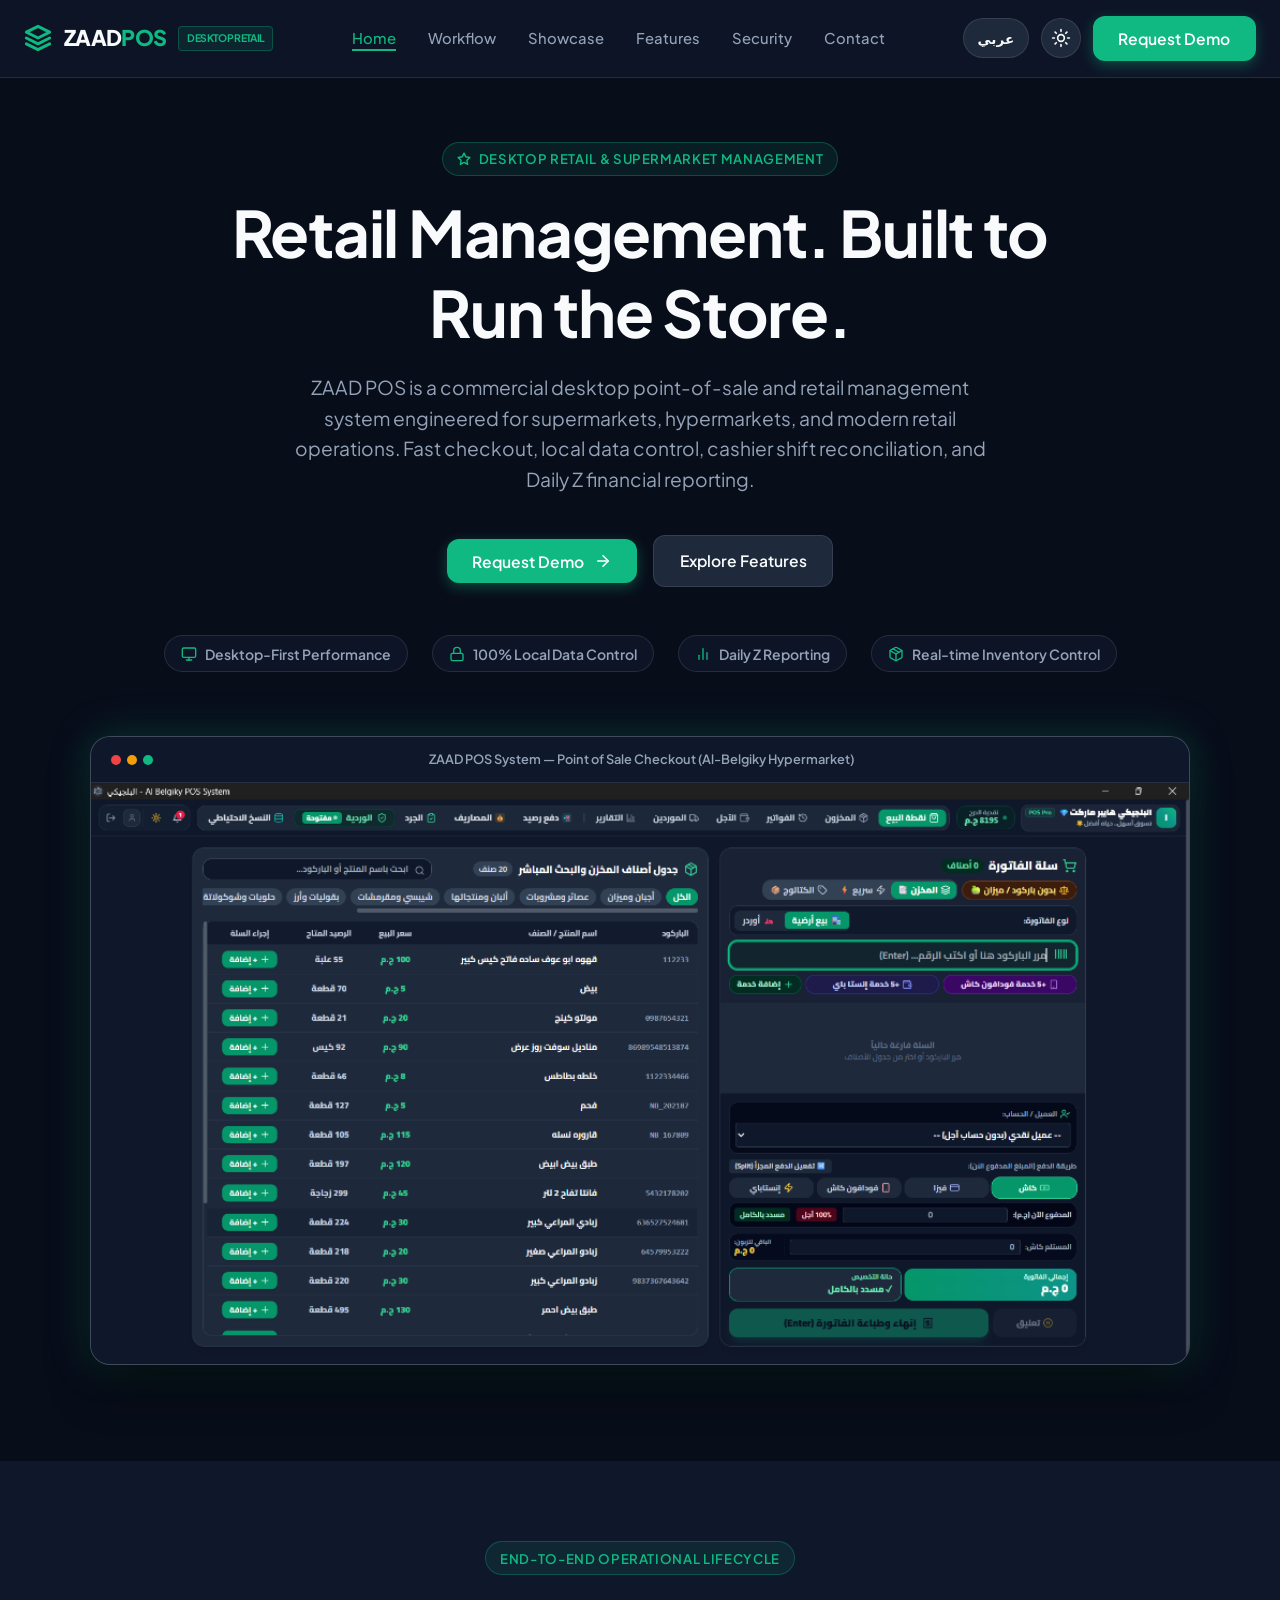
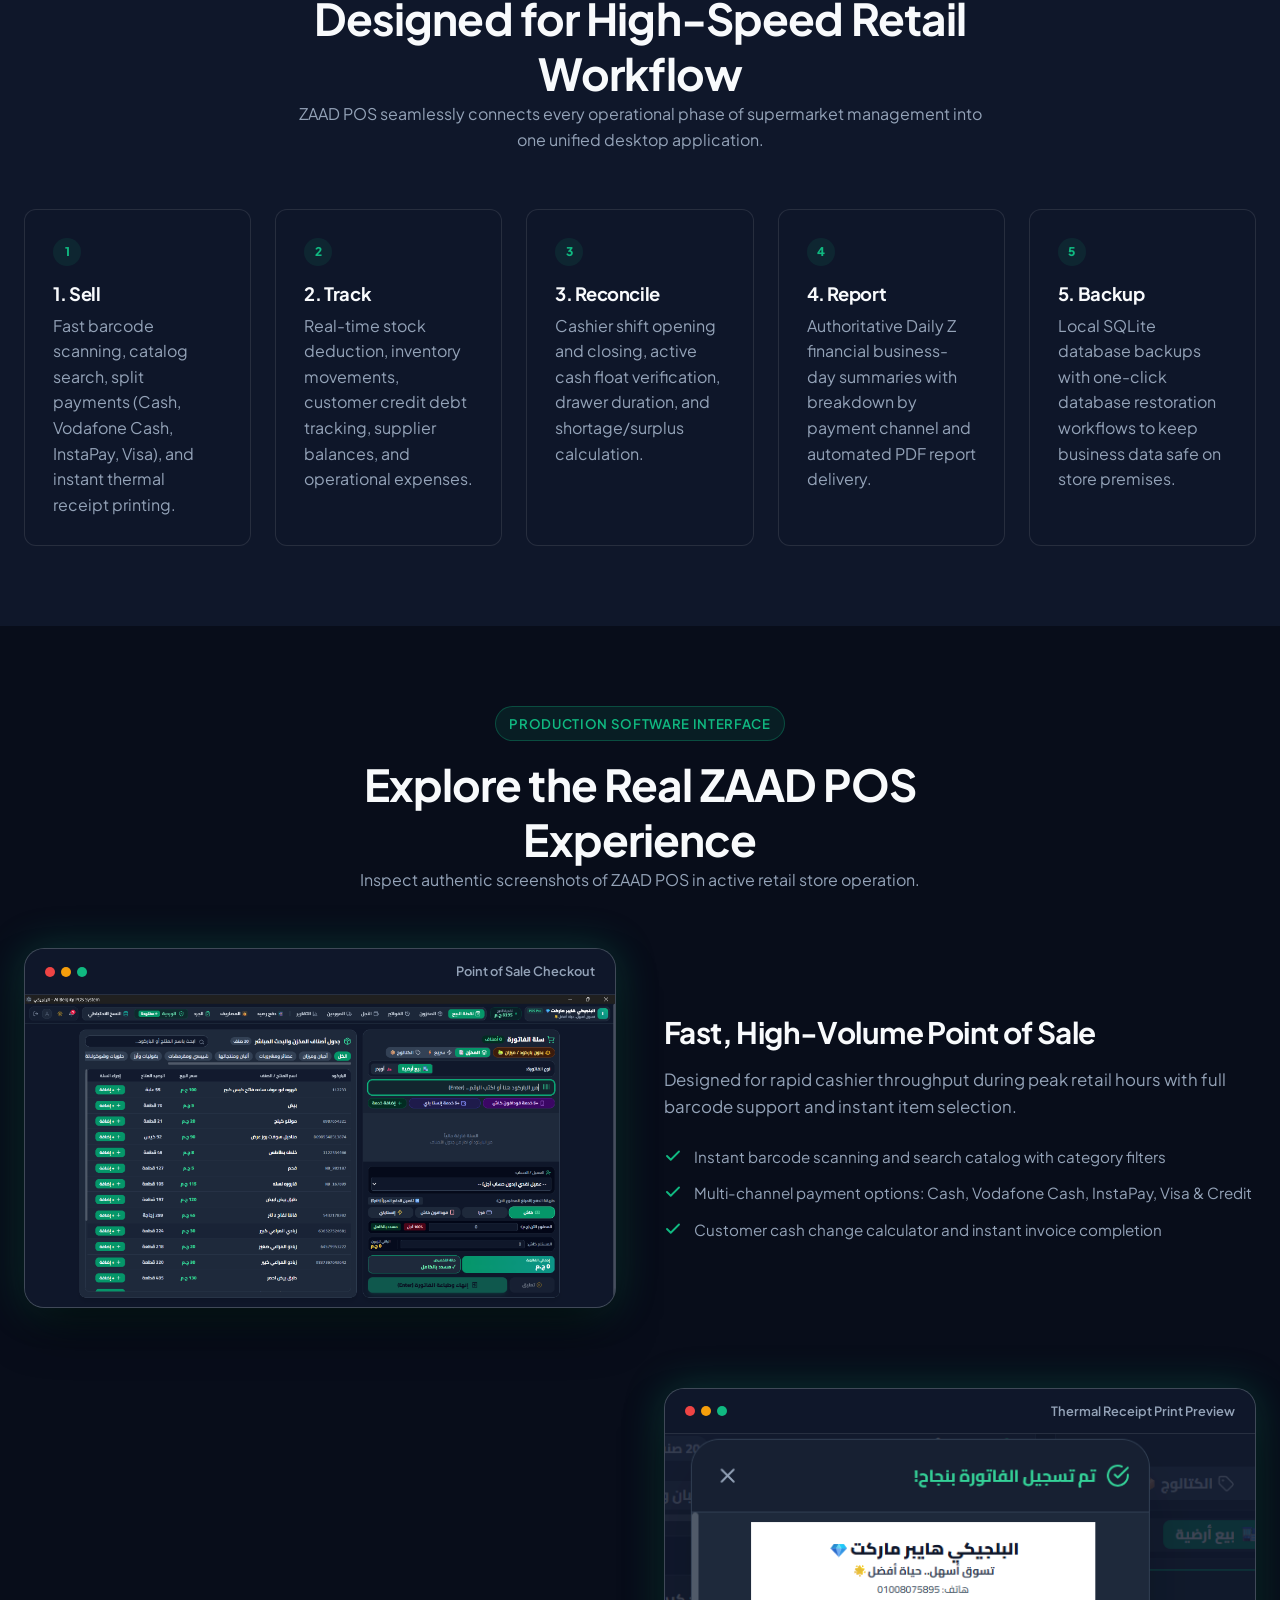
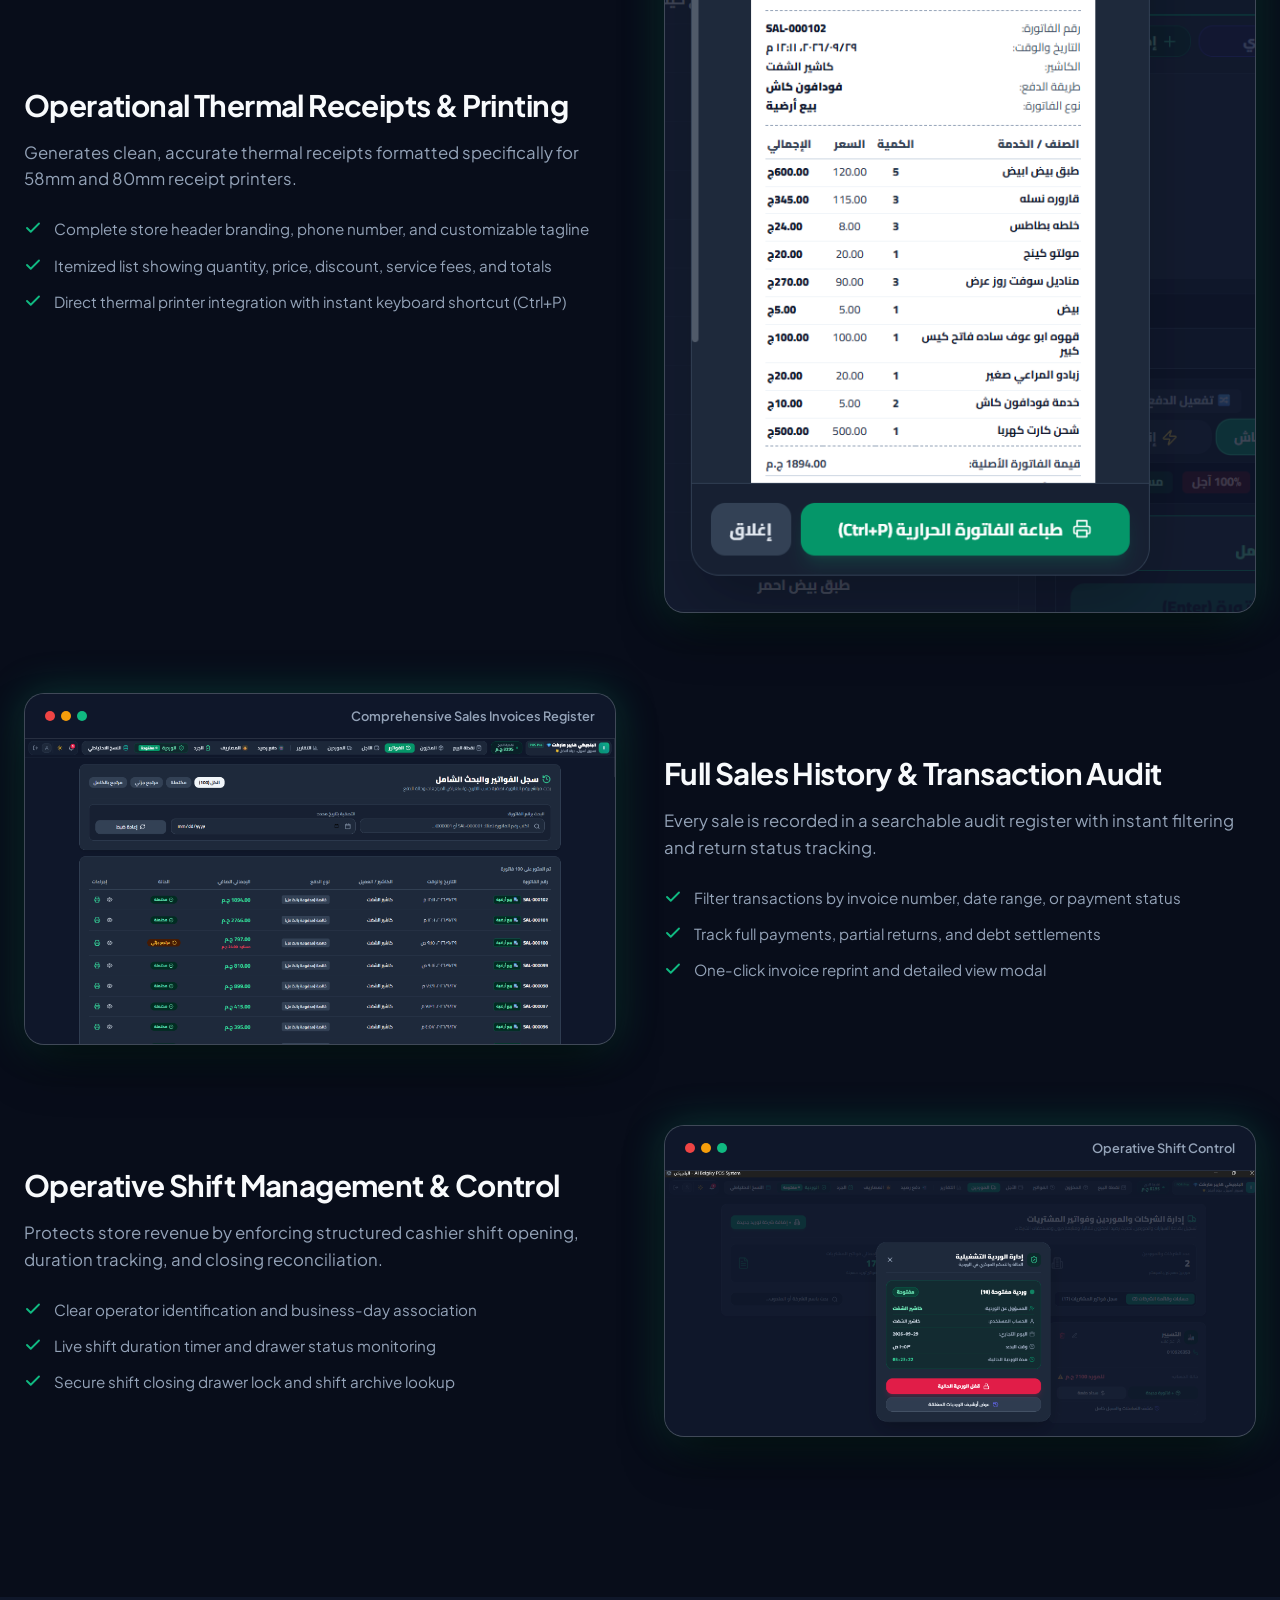
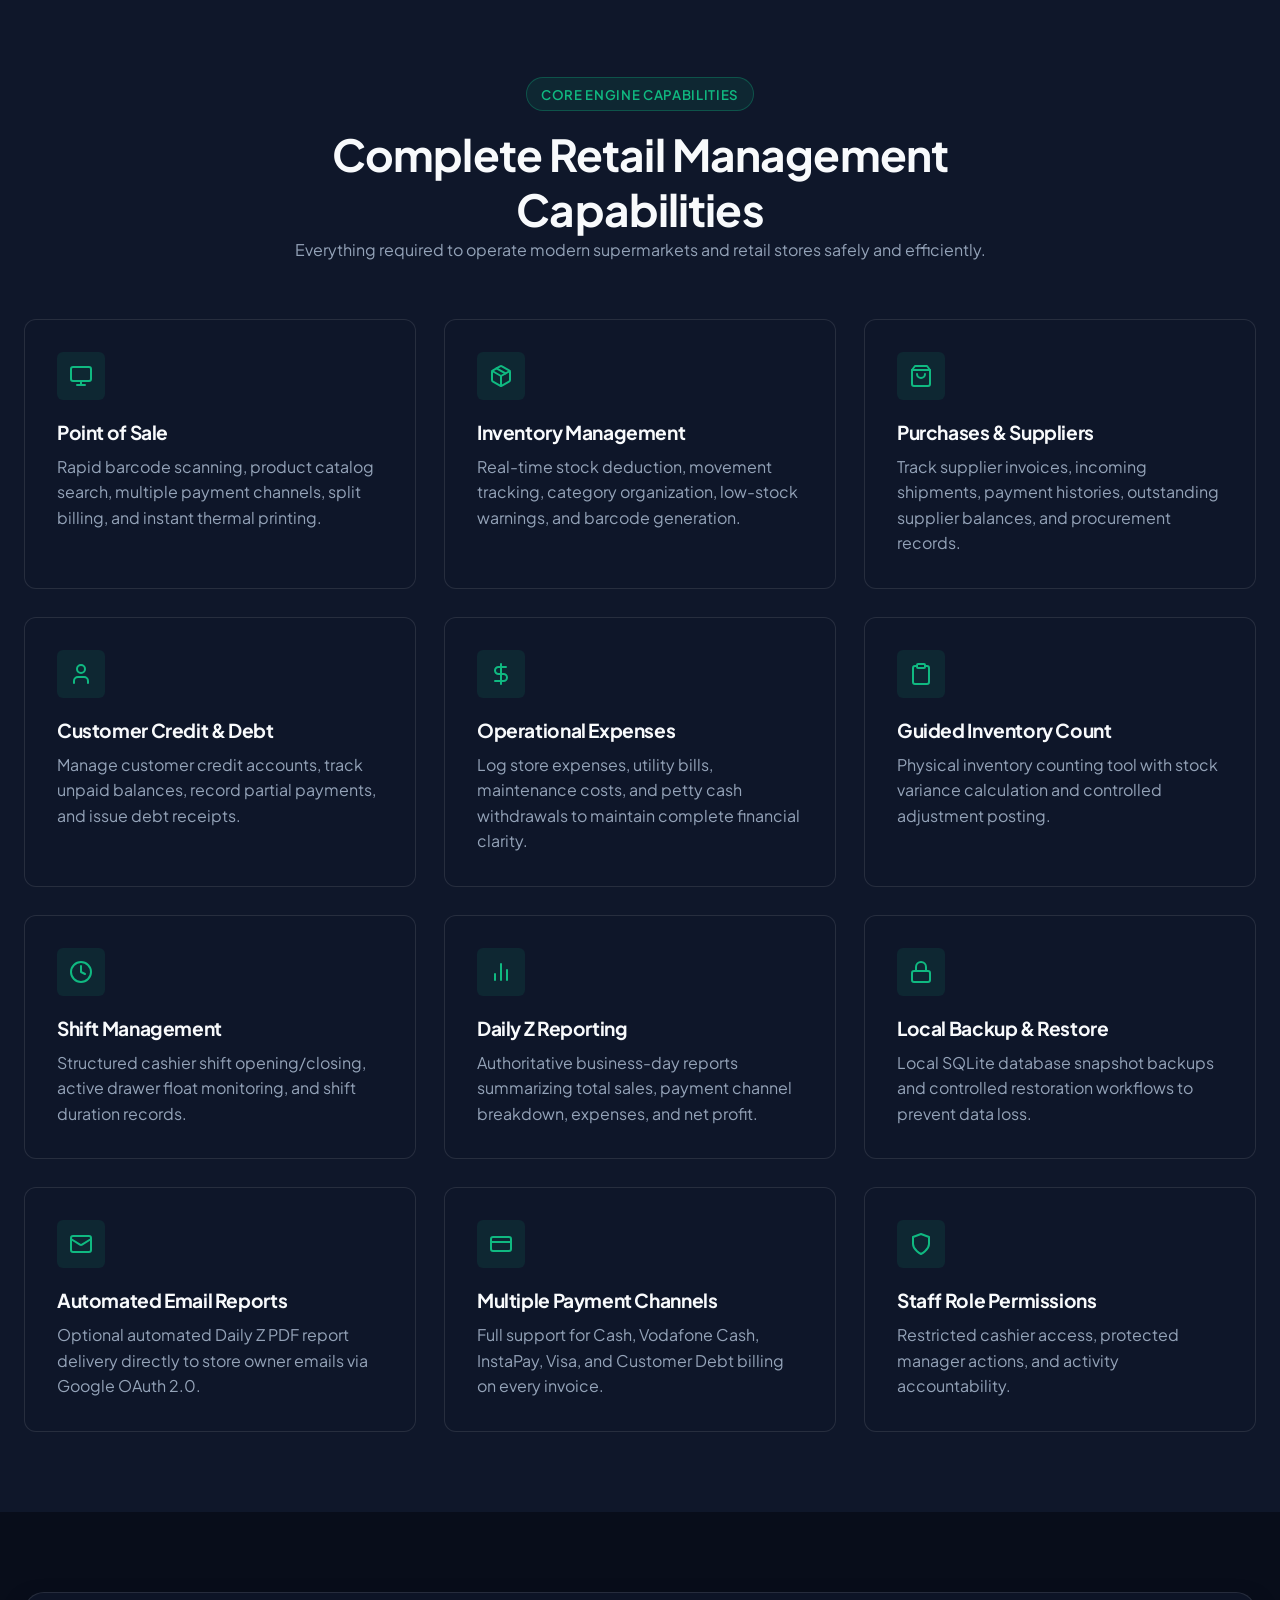
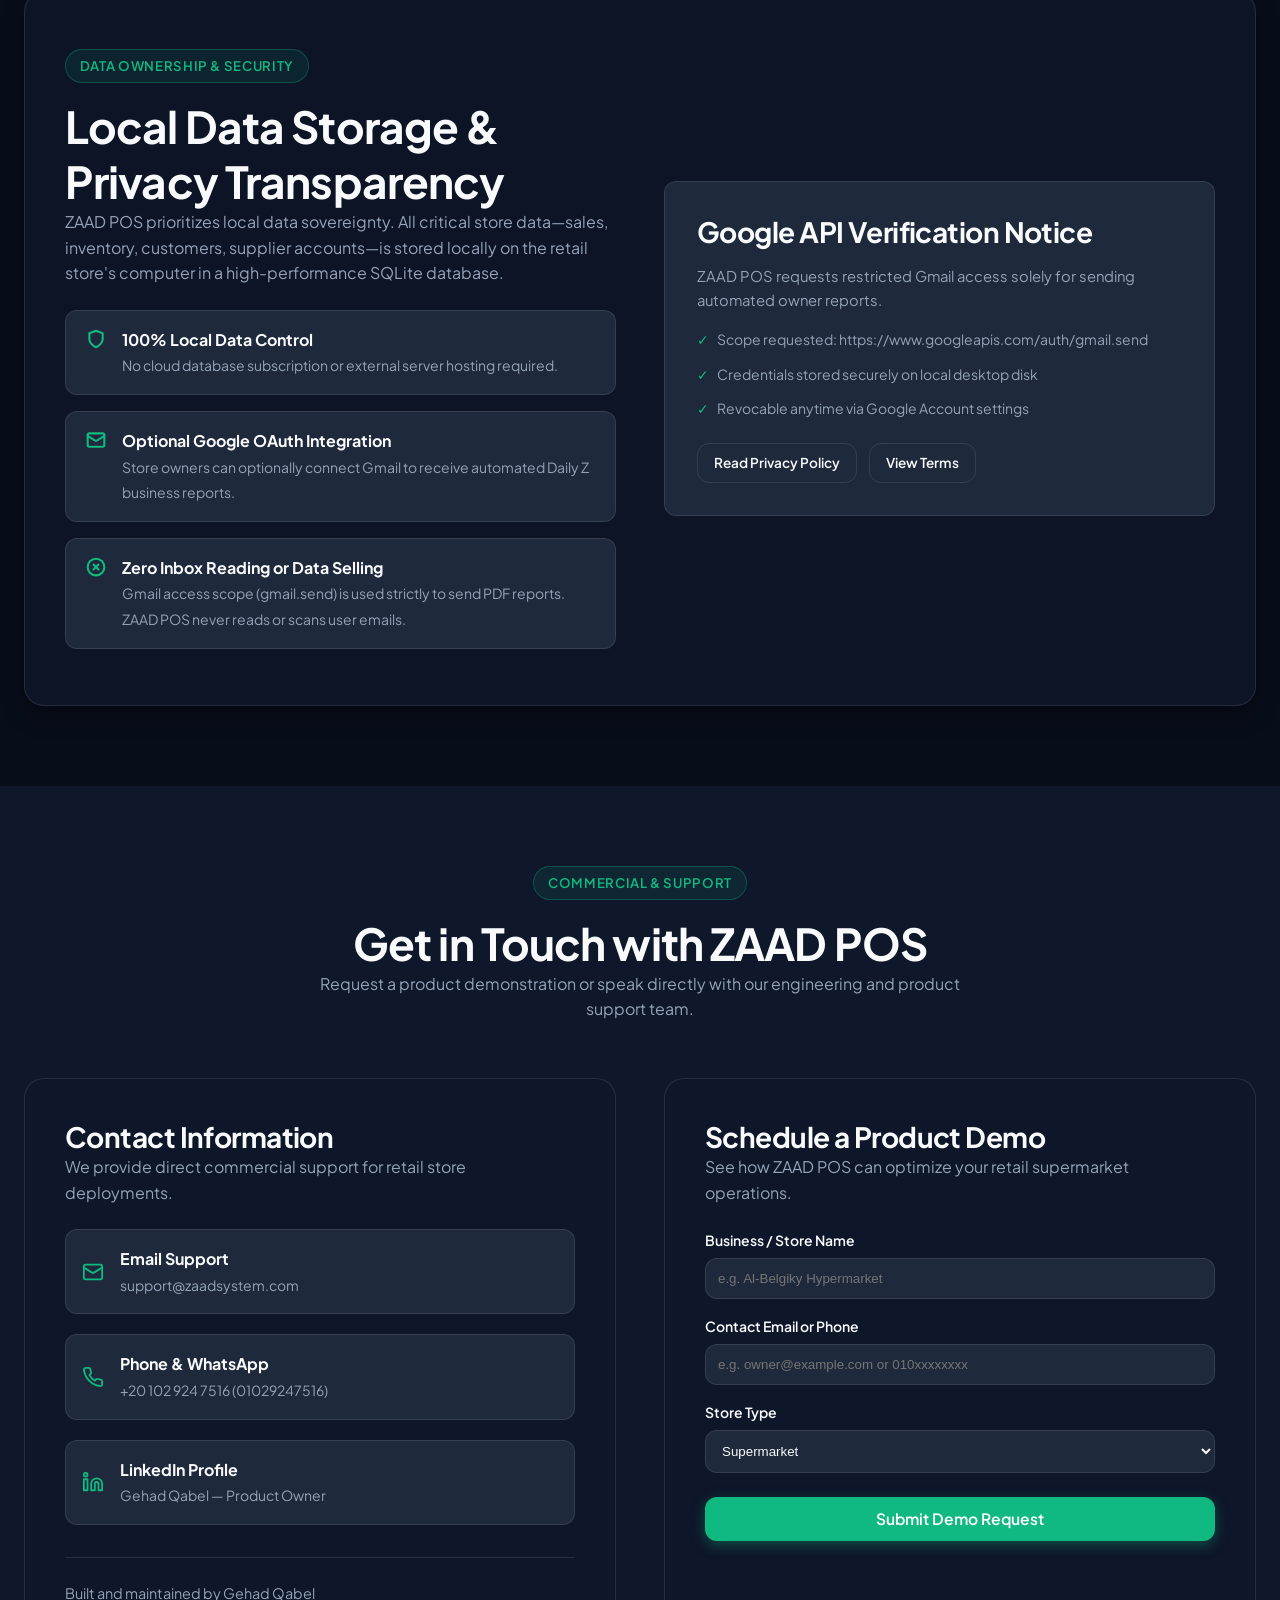
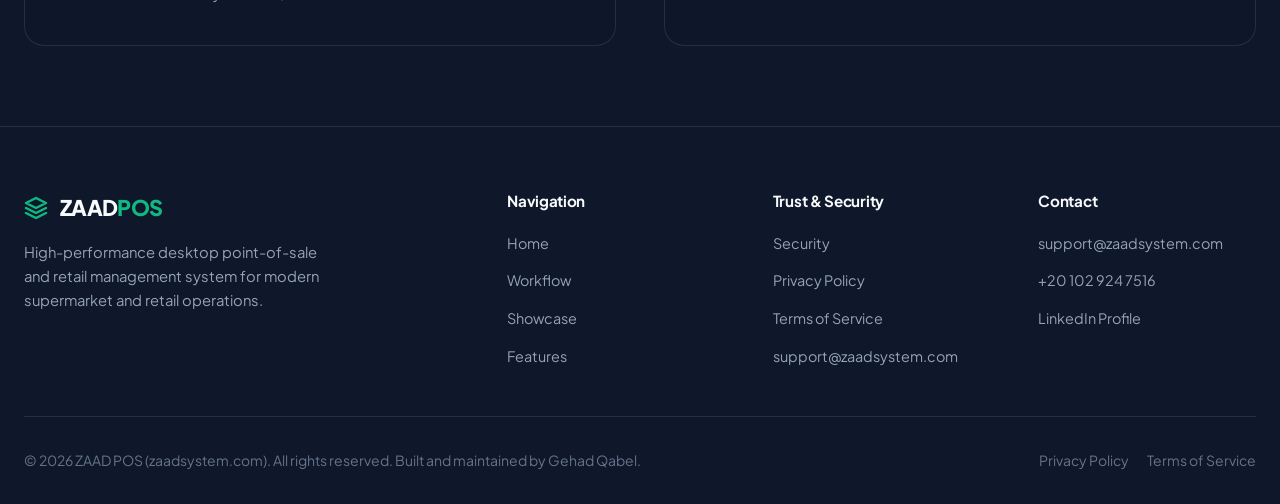
==== index.html @ 34163085 "Initial ZAAD POS website" ====
<!DOCTYPE html>
<html lang="en" data-theme="dark">
<head>
  <meta charset="UTF-8">
  <meta name="viewport" content="width=device-width, initial-scale=1.0">
  <title>ZAAD POS | Desktop Point of Sale & Retail Management System</title>
  <meta name="description" content="ZAAD POS is a high-performance desktop point-of-sale and retail management system built for supermarkets, hypermarkets, minimarkets, and retail operations. Local data control, Daily Z reports, inventory tracking, and shift reconciliation.">
  <meta name="keywords" content="ZAAD POS, Point of Sale, Retail Management, Supermarket POS, Hypermarket Software, Daily Z Report, Inventory Control, Desktop POS, Cashier Shift System">
  <meta name="author" content="Gehad Qabel">
  <link rel="canonical" href="https://zaadsystem.com/">

  <!-- Open Graph / Facebook -->
  <meta property="og:type" content="website">
  <meta property="og:url" content="https://zaadsystem.com/">
  <meta property="og:title" content="ZAAD POS | Desktop Point of Sale & Retail Management System">
  <meta property="og:description" content="Commercial desktop point-of-sale and retail management software for supermarkets and retail stores. 100% local data control, shift reconciliation, and Daily Z reporting.">
  <meta property="og:image" content="https://zaadsystem.com/assets/screenshots/pos-checkout.png">

  <!-- Twitter Card -->
  <meta name="twitter:card" content="summary_large_image">
  <meta name="twitter:url" content="https://zaadsystem.com/">
  <meta name="twitter:title" content="ZAAD POS | Retail Management System">
  <meta name="twitter:description" content="Desktop point-of-sale software engineered for supermarkets, hypermarkets, and retail operations. Local data, shift management, and automated Daily Z reports.">
  <meta name="twitter:image" content="https://zaadsystem.com/assets/screenshots/pos-checkout.png">

  <!-- Typography Fonts (Cairo for Arabic, Plus Jakarta Sans for English) -->
  <link rel="preconnect" href="https://fonts.googleapis.com">
  <link rel="preconnect" href="https://fonts.gstatic.com" crossorigin>
  <link href="https://fonts.googleapis.com/css2?family=Cairo:wght@400;500;600;700;800&family=Plus+Jakarta+Sans:wght@400;500;600;700;800&display=swap" rel="stylesheet">

  <!-- Main Stylesheet -->
  <link rel="stylesheet" href="/assets/css/styles.css">

  <!-- Structured JSON-LD Data -->
  <script type="application/ld+json">
  {
    "@context": "https://schema.org",
    "@type": "SoftwareApplication",
    "name": "ZAAD POS",
    "operatingSystem": "Windows",
    "applicationCategory": "BusinessApplication",
    "offers": {
      "@type": "Offer",
      "price": "0",
      "priceCurrency": "USD"
    },
    "description": "Desktop point-of-sale and retail management system for supermarkets, hypermarkets, and retail stores.",
    "author": {
      "@type": "Person",
      "name": "Gehad Qabel",
      "sameAs": "https://www.linkedin.com/in/gehad-qabel-aa287b266"
    }
  }
  </script>
</head>
<body>
  <!-- Scroll Progress Indicator -->
  <div id="scroll-progress" aria-hidden="true"></div>

  <!-- Sticky Navigation Bar -->
  <header class="navbar">
    <div class="navbar-container">
      <a href="#" class="brand-logo" aria-label="ZAAD POS Homepage">
        <svg xmlns="http://www.w3.org/2000/svg" width="28" height="28" viewBox="0 0 24 24" fill="none" stroke="#10b981" stroke-width="2.5" stroke-linecap="round" stroke-linejoin="round"><path d="m2 7 10-5 10 5-10 5z"/><path d="m2 17 10 5 10-5"/><path d="m2 12 10 5 10-5"/></svg>
        <span>ZAAD<span style="color:var(--accent-emerald)">POS</span></span>
        <span class="brand-badge" data-i18n="brand_tagline">DESKTOP RETAIL</span>
      </a>

      <nav>
        <ul class="nav-links">
          <li><a href="#hero" class="nav-link active" data-i18n="nav_home">Home</a></li>
          <li><a href="#workflow" class="nav-link" data-i18n="nav_workflow">Workflow</a></li>
          <li><a href="#product" class="nav-link" data-i18n="nav_showcase">Showcase</a></li>
          <li><a href="#features" class="nav-link" data-i18n="nav_features">Features</a></li>
          <li><a href="#security" class="nav-link" data-i18n="nav_security">Security</a></li>
          <li><a href="#contact" class="nav-link" data-i18n="nav_contact">Contact</a></li>
        </ul>
      </nav>

      <div class="nav-actions">
        <!-- Language Switcher Toggle Button (AR | EN) -->
        <button type="button" class="lang-toggle-btn" aria-label="Switch Language">
          <span style="font-weight:700;">العربية</span>
        </button>

        <!-- Dark/Light Theme Toggle Button -->
        <button type="button" class="theme-toggle-btn" aria-label="Toggle Theme">
          <svg xmlns="http://www.w3.org/2000/svg" width="20" height="20" viewBox="0 0 24 24" fill="none" stroke="currentColor" stroke-width="2" stroke-linecap="round" stroke-linejoin="round"><circle cx="12" cy="12" r="4"/><path d="M12 2v2"/><path d="M12 20v2"/><path d="m4.93 4.93 1.41 1.41"/><path d="m17.66 17.66 1.41 1.41"/><path d="M2 12h2"/><path d="M20 12h2"/><path d="m6.34 17.66-1.41 1.41"/><path d="m19.07 4.93-1.41 1.41"/></svg>
        </button>

        <!-- Request Demo CTA Button -->
        <button type="button" class="btn btn-primary" data-open-demo data-i18n="btn_request_demo">Request Demo</button>
        
        <!-- Mobile Menu Hamburger Button -->
        <button type="button" class="mobile-menu-btn" aria-label="Toggle Navigation Menu">
          <svg xmlns="http://www.w3.org/2000/svg" width="24" height="24" viewBox="0 0 24 24" fill="none" stroke="currentColor" stroke-width="2" stroke-linecap="round" stroke-linejoin="round"><line x1="4" x2="20" y1="12" y2="12"/><line x1="4" x2="20" y1="6" y2="6"/><line x1="4" x2="20" y1="18" y2="18"/></svg>
        </button>
      </div>
    </div>
  </header>

  <main>
    <!-- HERO SECTION -->
    <section id="hero" class="hero-section">
      <div class="hero-container">
        <div class="section-tag fade-up">
          <svg xmlns="http://www.w3.org/2000/svg" width="14" height="14" viewBox="0 0 24 24" fill="none" stroke="currentColor" stroke-width="2.5" stroke-linecap="round" stroke-linejoin="round"><polygon points="12 2 15.09 8.26 22 9.27 17 14.14 18.18 21.02 12 17.77 5.82 21.02 7 14.14 2 9.27 8.91 8.26 12 2"/></svg>
          <span data-i18n="hero_tag">Desktop Retail & Supermarket Management</span>
        </div>
        
        <h1 class="hero-headline fade-up" data-i18n="hero_title">Retail Management. Built to Run the Store.</h1>
        <p class="hero-subtitle fade-up" data-i18n="hero_subtitle">
          ZAAD POS is a commercial desktop point-of-sale and retail management system engineered for supermarkets, hypermarkets, and modern retail operations. Fast checkout, local data control, cashier shift reconciliation, and Daily Z financial reporting.
        </p>

        <div class="hero-actions fade-up">
          <button type="button" class="btn btn-primary" data-open-demo>
            <span data-i18n="btn_request_demo">Request a Demo</span>
            <svg class="arrow-icon" xmlns="http://www.w3.org/2000/svg" width="18" height="18" viewBox="0 0 24 24" fill="none" stroke="currentColor" stroke-width="2" stroke-linecap="round" stroke-linejoin="round"><line x1="5" y1="12" x2="19" y2="12"/><polyline points="12 5 19 12 12 19"/></svg>
          </button>
          <a href="#features" class="btn btn-secondary" data-i18n="btn_explore_features">Explore Features</a>
        </div>

        <div class="hero-trust-badges fade-up">
          <div class="trust-badge-item">
            <svg xmlns="http://www.w3.org/2000/svg" width="16" height="16" viewBox="0 0 24 24" fill="none" stroke="currentColor" stroke-width="2" stroke-linecap="round" stroke-linejoin="round"><rect width="20" height="14" x="2" y="3" rx="2"/><line x1="8" x2="16" y1="21" y2="21"/><line x1="12" x2="12" y1="17" y2="21"/></svg>
            <span data-i18n="badge_desktop">Desktop-First Performance</span>
          </div>
          <div class="trust-badge-item">
            <svg xmlns="http://www.w3.org/2000/svg" width="16" height="16" viewBox="0 0 24 24" fill="none" stroke="currentColor" stroke-width="2" stroke-linecap="round" stroke-linejoin="round"><rect width="18" height="11" x="3" y="11" rx="2" ry="2"/><path d="M7 11V7a5 5 0 0 1 10 0v4"/></svg>
            <span data-i18n="badge_local_data">100% Local Data Control</span>
          </div>
          <div class="trust-badge-item">
            <svg xmlns="http://www.w3.org/2000/svg" width="16" height="16" viewBox="0 0 24 24" fill="none" stroke="currentColor" stroke-width="2" stroke-linecap="round" stroke-linejoin="round"><line x1="18" y1="20" x2="18" y2="10"/><line x1="12" y1="20" x2="12" y2="4"/><line x1="6" y1="20" x2="6" y2="14"/></svg>
            <span data-i18n="badge_daily_z">Daily Z Reporting</span>
          </div>
          <div class="trust-badge-item">
            <svg xmlns="http://www.w3.org/2000/svg" width="16" height="16" viewBox="0 0 24 24" fill="none" stroke="currentColor" stroke-width="2" stroke-linecap="round" stroke-linejoin="round"><path d="m7.5 4.27 9 5.15"/><path d="M21 8a2 2 0 0 0-1-1.73l-7-4a2 2 0 0 0-2 0l-7 4A2 2 0 0 0 3 8v8a2 2 0 0 0 1 1.73l7 4a2 2 0 0 0 2 0l7-4A2 2 0 0 0 21 16Z"/><path d="m3.3 7 8.7 5 8.7-5"/><path d="M12 22V12"/></svg>
            <span data-i18n="badge_inventory">Real-time Inventory Control</span>
          </div>
        </div>

        <!-- Desktop Application Window Frame (Hero Mockup) -->
        <div class="app-window-frame fade-up" data-lightbox data-lightbox-src="/assets/screenshots/pos-checkout.png" data-lightbox-caption="ZAAD POS - Main Cashier Checkout Screen">
          <div class="window-header-bar">
            <div class="window-dots">
              <span class="dot dot-red"></span>
              <span class="dot dot-yellow"></span>
              <span class="dot dot-green"></span>
            </div>
            <span class="window-title" data-i18n="hero_mockup_title">ZAAD POS System — Point of Sale Checkout (Al-Belgiky Hypermarket)</span>
            <div style="width: 40px;"></div>
          </div>
          <div class="app-screenshot-wrapper">
            <img src="/assets/screenshots/pos-checkout.png" alt="ZAAD POS Main Checkout Screen" width="1280" height="720" loading="eager">
            <div class="screenshot-zoom-overlay">
              <svg xmlns="http://www.w3.org/2000/svg" width="24" height="24" viewBox="0 0 24 24" fill="none" stroke="currentColor" stroke-width="2" stroke-linecap="round" stroke-linejoin="round"><circle cx="11" cy="11" r="8"/><line x1="21" y1="21" x2="16.65" y2="16.65"/><line x1="11" y1="8" x2="11" y2="14"/><line x1="8" y1="11" x2="14" y2="11"/></svg>
              <span data-i18n="hero_mockup_zoom">Click to Expand High-Resolution Screenshot</span>
            </div>
          </div>
        </div>
      </div>
    </section>

    <!-- PRODUCT WORKFLOW SECTION -->
    <section id="workflow" class="section-padding" style="background: var(--bg-secondary);">
      <div class="container">
        <div class="section-header fade-up">
          <div class="section-tag" data-i18n="workflow_tag">End-to-End Operational Lifecycle</div>
          <h2 data-i18n="workflow_title">Designed for High-Speed Retail Workflow</h2>
          <p data-i18n="workflow_subtitle">ZAAD POS seamlessly connects every operational phase of supermarket management into one unified desktop application.</p>
        </div>

        <div class="workflow-grid">
          <div class="workflow-card fade-up">
            <div class="workflow-step-num">1</div>
            <h3 data-i18n="workflow_step1_title">1. Sell</h3>
            <p data-i18n="workflow_step1_desc">Fast barcode scanning, catalog search, split payments (Cash, Vodafone Cash, InstaPay, Visa), and instant thermal receipt printing.</p>
          </div>
          <div class="workflow-card fade-up">
            <div class="workflow-step-num">2</div>
            <h3 data-i18n="workflow_step2_title">2. Track</h3>
            <p data-i18n="workflow_step2_desc">Real-time stock deduction, inventory movements, customer credit debt tracking, supplier balances, and operational expenses.</p>
          </div>
          <div class="workflow-card fade-up">
            <div class="workflow-step-num">3</div>
            <h3 data-i18n="workflow_step3_title">3. Reconcile</h3>
            <p data-i18n="workflow_step3_desc">Cashier shift opening and closing, active cash float verification, drawer duration, and shortage/surplus calculation.</p>
          </div>
          <div class="workflow-card fade-up">
            <div class="workflow-step-num">4</div>
            <h3 data-i18n="workflow_step4_title">4. Report</h3>
            <p data-i18n="workflow_step4_desc">Authoritative Daily Z financial business-day summaries with breakdown by payment channel and automated PDF report delivery.</p>
          </div>
          <div class="workflow-card fade-up">
            <div class="workflow-step-num">5</div>
            <h3 data-i18n="workflow_step5_title">5. Backup</h3>
            <p data-i18n="workflow_step5_desc">Local SQLite database backups with one-click database restoration workflows to keep business data safe on store premises.</p>
          </div>
        </div>
      </div>
    </section>

    <!-- PRODUCT SHOWCASE (REAL SCREENSHOTS) -->
    <section id="product" class="section-padding">
      <div class="container">
        <div class="section-header fade-up">
          <div class="section-tag" data-i18n="showcase_tag">Production Software Interface</div>
          <h2 data-i18n="showcase_title">Explore the Real ZAAD POS Experience</h2>
          <p data-i18n="showcase_subtitle">Inspect authentic screenshots of ZAAD POS in active retail store operation.</p>
        </div>

        <!-- Showcase 1: Main Checkout -->
        <div class="showcase-row fade-up">
          <div class="app-window-frame" data-lightbox data-lightbox-src="/assets/screenshots/pos-checkout.png" data-lightbox-caption="Main POS Checkout Interface">
            <div class="window-header-bar">
              <div class="window-dots"><span class="dot dot-red"></span><span class="dot dot-yellow"></span><span class="dot dot-green"></span></div>
              <span class="window-title">Point of Sale Checkout</span>
            </div>
            <div class="app-screenshot-wrapper">
              <img src="/assets/screenshots/pos-checkout.png" alt="POS Checkout Screen" loading="lazy">
              <div class="screenshot-zoom-overlay"><span data-i18n="hero_mockup_zoom">Expand View</span></div>
            </div>
          </div>
          <div class="showcase-content">
            <h3 data-i18n="showcase1_title">Fast, High-Volume Point of Sale</h3>
            <p data-i18n="showcase1_desc">Designed for rapid cashier throughput during peak retail hours with full barcode support and instant item selection.</p>
            <ul class="showcase-list">
              <li>
                <svg xmlns="http://www.w3.org/2000/svg" width="18" height="18" viewBox="0 0 24 24" fill="none" stroke="currentColor" stroke-width="2.5" stroke-linecap="round" stroke-linejoin="round"><polyline points="20 6 9 17 4 12"/></svg>
                <span data-i18n="showcase1_item1">Instant barcode scanning and search catalog with category filters</span>
              </li>
              <li>
                <svg xmlns="http://www.w3.org/2000/svg" width="18" height="18" viewBox="0 0 24 24" fill="none" stroke="currentColor" stroke-width="2.5" stroke-linecap="round" stroke-linejoin="round"><polyline points="20 6 9 17 4 12"/></svg>
                <span data-i18n="showcase1_item2">Multi-channel payment options: Cash, Vodafone Cash, InstaPay, Visa & Credit</span>
              </li>
              <li>
                <svg xmlns="http://www.w3.org/2000/svg" width="18" height="18" viewBox="0 0 24 24" fill="none" stroke="currentColor" stroke-width="2.5" stroke-linecap="round" stroke-linejoin="round"><polyline points="20 6 9 17 4 12"/></svg>
                <span data-i18n="showcase1_item3">Customer cash change calculator and instant invoice completion</span>
              </li>
            </ul>
          </div>
        </div>

        <!-- Showcase 2: Thermal Receipt Modal -->
        <div class="showcase-row reverse fade-up">
          <div class="showcase-content">
            <h3 data-i18n="showcase2_title">Operational Thermal Receipts & Printing</h3>
            <p data-i18n="showcase2_desc">Generates clean, accurate thermal receipts formatted specifically for 58mm and 80mm receipt printers.</p>
            <ul class="showcase-list">
              <li>
                <svg xmlns="http://www.w3.org/2000/svg" width="18" height="18" viewBox="0 0 24 24" fill="none" stroke="currentColor" stroke-width="2.5" stroke-linecap="round" stroke-linejoin="round"><polyline points="20 6 9 17 4 12"/></svg>
                <span data-i18n="showcase2_item1">Complete store header branding, phone number, and customizable tagline</span>
              </li>
              <li>
                <svg xmlns="http://www.w3.org/2000/svg" width="18" height="18" viewBox="0 0 24 24" fill="none" stroke="currentColor" stroke-width="2.5" stroke-linecap="round" stroke-linejoin="round"><polyline points="20 6 9 17 4 12"/></svg>
                <span data-i18n="showcase2_item2">Itemized list showing quantity, price, discount, service fees, and totals</span>
              </li>
              <li>
                <svg xmlns="http://www.w3.org/2000/svg" width="18" height="18" viewBox="0 0 24 24" fill="none" stroke="currentColor" stroke-width="2.5" stroke-linecap="round" stroke-linejoin="round"><polyline points="20 6 9 17 4 12"/></svg>
                <span data-i18n="showcase2_item3">Direct thermal printer integration with instant keyboard shortcut (Ctrl+P)</span>
              </li>
            </ul>
          </div>
          <div class="app-window-frame" data-lightbox data-lightbox-src="/assets/screenshots/receipt-modal.png" data-lightbox-caption="Thermal Receipt Print Preview Modal">
            <div class="window-header-bar">
              <div class="window-dots"><span class="dot dot-red"></span><span class="dot dot-yellow"></span><span class="dot dot-green"></span></div>
              <span class="window-title">Thermal Receipt Print Preview</span>
            </div>
            <div class="app-screenshot-wrapper">
              <img src="/assets/screenshots/receipt-modal.png" alt="Thermal Receipt Preview Modal" loading="lazy">
              <div class="screenshot-zoom-overlay"><span data-i18n="hero_mockup_zoom">Expand View</span></div>
            </div>
          </div>
        </div>

        <!-- Showcase 3: Invoice History -->
        <div class="showcase-row fade-up">
          <div class="app-window-frame" data-lightbox data-lightbox-src="/assets/screenshots/invoice-history.png" data-lightbox-caption="Sales Invoice Register & Filter Screen">
            <div class="window-header-bar">
              <div class="window-dots"><span class="dot dot-red"></span><span class="dot dot-yellow"></span><span class="dot dot-green"></span></div>
              <span class="window-title">Comprehensive Sales Invoices Register</span>
            </div>
            <div class="app-screenshot-wrapper">
              <img src="/assets/screenshots/invoice-history.png" alt="Sales Invoices Register" loading="lazy">
              <div class="screenshot-zoom-overlay"><span data-i18n="hero_mockup_zoom">Expand View</span></div>
            </div>
          </div>
          <div class="showcase-content">
            <h3 data-i18n="showcase3_title">Full Sales History & Transaction Audit</h3>
            <p data-i18n="showcase3_desc">Every sale is recorded in a searchable audit register with instant filtering and return status tracking.</p>
            <ul class="showcase-list">
              <li>
                <svg xmlns="http://www.w3.org/2000/svg" width="18" height="18" viewBox="0 0 24 24" fill="none" stroke="currentColor" stroke-width="2.5" stroke-linecap="round" stroke-linejoin="round"><polyline points="20 6 9 17 4 12"/></svg>
                <span data-i18n="showcase3_item1">Filter transactions by invoice number, date range, or payment status</span>
              </li>
              <li>
                <svg xmlns="http://www.w3.org/2000/svg" width="18" height="18" viewBox="0 0 24 24" fill="none" stroke="currentColor" stroke-width="2.5" stroke-linecap="round" stroke-linejoin="round"><polyline points="20 6 9 17 4 12"/></svg>
                <span data-i18n="showcase3_item2">Track full payments, partial returns, and debt settlements</span>
              </li>
              <li>
                <svg xmlns="http://www.w3.org/2000/svg" width="18" height="18" viewBox="0 0 24 24" fill="none" stroke="currentColor" stroke-width="2.5" stroke-linecap="round" stroke-linejoin="round"><polyline points="20 6 9 17 4 12"/></svg>
                <span data-i18n="showcase3_item3">One-click invoice reprint and detailed view modal</span>
              </li>
            </ul>
          </div>
        </div>

        <!-- Showcase 4: Shift Management -->
        <div class="showcase-row reverse fade-up">
          <div class="showcase-content">
            <h3 data-i18n="showcase4_title">Operative Shift Management & Control</h3>
            <p data-i18n="showcase4_desc">Protects store revenue by enforcing structured cashier shift opening, duration tracking, and closing reconciliation.</p>
            <ul class="showcase-list">
              <li>
                <svg xmlns="http://www.w3.org/2000/svg" width="18" height="18" viewBox="0 0 24 24" fill="none" stroke="currentColor" stroke-width="2.5" stroke-linecap="round" stroke-linejoin="round"><polyline points="20 6 9 17 4 12"/></svg>
                <span data-i18n="showcase4_item1">Clear operator identification and business-day association</span>
              </li>
              <li>
                <svg xmlns="http://www.w3.org/2000/svg" width="18" height="18" viewBox="0 0 24 24" fill="none" stroke="currentColor" stroke-width="2.5" stroke-linecap="round" stroke-linejoin="round"><polyline points="20 6 9 17 4 12"/></svg>
                <span data-i18n="showcase4_item2">Live shift duration timer and drawer status monitoring</span>
              </li>
              <li>
                <svg xmlns="http://www.w3.org/2000/svg" width="18" height="18" viewBox="0 0 24 24" fill="none" stroke="currentColor" stroke-width="2.5" stroke-linecap="round" stroke-linejoin="round"><polyline points="20 6 9 17 4 12"/></svg>
                <span data-i18n="showcase4_item3">Secure shift closing drawer lock and shift archive lookup</span>
              </li>
            </ul>
          </div>
          <div class="app-window-frame" data-lightbox data-lightbox-src="/assets/screenshots/shift-management.png" data-lightbox-caption="Cashier Shift Control Management Modal">
            <div class="window-header-bar">
              <div class="window-dots"><span class="dot dot-red"></span><span class="dot dot-yellow"></span><span class="dot dot-green"></span></div>
              <span class="window-title">Operative Shift Control</span>
            </div>
            <div class="app-screenshot-wrapper">
              <img src="/assets/screenshots/shift-management.png" alt="Shift Control Modal" loading="lazy">
              <div class="screenshot-zoom-overlay"><span data-i18n="hero_mockup_zoom">Expand View</span></div>
            </div>
          </div>
        </div>
      </div>
    </section>

    <!-- FEATURES SECTION GRID -->
    <section id="features" class="section-padding" style="background: var(--bg-secondary);">
      <div class="container">
        <div class="section-header fade-up">
          <div class="section-tag" data-i18n="features_tag">Core Engine Capabilities</div>
          <h2 data-i18n="features_title">Complete Retail Management Capabilities</h2>
          <p data-i18n="features_subtitle">Everything required to operate modern supermarkets and retail stores safely and efficiently.</p>
        </div>

        <div class="features-grid">
          <div class="feature-card fade-up">
            <div class="feature-icon-box">
              <svg xmlns="http://www.w3.org/2000/svg" width="24" height="24" viewBox="0 0 24 24" fill="none" stroke="currentColor" stroke-width="2" stroke-linecap="round" stroke-linejoin="round"><rect width="20" height="14" x="2" y="3" rx="2"/><line x1="8" x2="16" y1="21" y2="21"/><line x1="12" x2="12" y1="17" y2="21"/></svg>
            </div>
            <h3 data-i18n="feat_pos_title">Point of Sale</h3>
            <p data-i18n="feat_pos_desc">Rapid barcode scanning, product catalog search, multiple payment channels, split billing, and instant thermal printing.</p>
          </div>

          <div class="feature-card fade-up">
            <div class="feature-icon-box">
              <svg xmlns="http://www.w3.org/2000/svg" width="24" height="24" viewBox="0 0 24 24" fill="none" stroke="currentColor" stroke-width="2" stroke-linecap="round" stroke-linejoin="round"><path d="m7.5 4.27 9 5.15"/><path d="M21 8a2 2 0 0 0-1-1.73l-7-4a2 2 0 0 0-2 0l-7 4A2 2 0 0 0 3 8v8a2 2 0 0 0 1 1.73l7 4a2 2 0 0 0 2 0l7-4A2 2 0 0 0 21 16Z"/><path d="m3.3 7 8.7 5 8.7-5"/><path d="M12 22V12"/></svg>
            </div>
            <h3 data-i18n="feat_inv_title">Inventory Management</h3>
            <p data-i18n="feat_inv_desc">Real-time stock deduction, movement tracking, category organization, low-stock warnings, and barcode generation.</p>
          </div>

          <div class="feature-card fade-up">
            <div class="feature-icon-box">
              <svg xmlns="http://www.w3.org/2000/svg" width="24" height="24" viewBox="0 0 24 24" fill="none" stroke="currentColor" stroke-width="2" stroke-linecap="round" stroke-linejoin="round"><path d="M6 2 3 6v14a2 2 0 0 0 2 2h14a2 2 0 0 0 2-2V6l-3-4Z"/><line x1="3" x2="21" y1="6" y2="6"/><path d="M16 10a4 4 0 0 1-8 0"/></svg>
            </div>
            <h3 data-i18n="feat_pur_title">Purchases & Suppliers</h3>
            <p data-i18n="feat_pur_desc">Track supplier invoices, incoming shipments, payment histories, outstanding supplier balances, and procurement records.</p>
          </div>

          <div class="feature-card fade-up">
            <div class="feature-icon-box">
              <svg xmlns="http://www.w3.org/2000/svg" width="24" height="24" viewBox="0 0 24 24" fill="none" stroke="currentColor" stroke-width="2" stroke-linecap="round" stroke-linejoin="round"><path d="M19 21v-2a4 4 0 0 0-4-4H9a4 4 0 0 0-4 4v2"/><circle cx="12" cy="7" r="4"/></svg>
            </div>
            <h3 data-i18n="feat_credit_title">Customer Credit & Debt</h3>
            <p data-i18n="feat_credit_desc">Manage customer credit accounts, track unpaid balances, record partial payments, and issue debt receipts.</p>
          </div>

          <div class="feature-card fade-up">
            <div class="feature-icon-box">
              <svg xmlns="http://www.w3.org/2000/svg" width="24" height="24" viewBox="0 0 24 24" fill="none" stroke="currentColor" stroke-width="2" stroke-linecap="round" stroke-linejoin="round"><line x1="12" x2="12" y1="2" y2="22"/><path d="M17 5H9.5a3.5 3.5 0 0 0 0 7h5a3.5 3.5 0 0 1 0 7H6"/></svg>
            </div>
            <h3 data-i18n="feat_exp_title">Operational Expenses</h3>
            <p data-i18n="feat_exp_desc">Log store expenses, utility bills, maintenance costs, and petty cash withdrawals to maintain complete financial clarity.</p>
          </div>

          <div class="feature-card fade-up">
            <div class="feature-icon-box">
              <svg xmlns="http://www.w3.org/2000/svg" width="24" height="24" viewBox="0 0 24 24" fill="none" stroke="currentColor" stroke-width="2" stroke-linecap="round" stroke-linejoin="round"><path d="M16 4h2a2 2 0 0 1 2 2v14a2 2 0 0 1-2 2H6a2 2 0 0 1-2-2V6a2 2 0 0 1 2-2h2"/><rect width="8" height="4" x="8" y="2" rx="1" ry="1"/></svg>
            </div>
            <h3 data-i18n="feat_count_title">Guided Inventory Count</h3>
            <p data-i18n="feat_count_desc">Physical inventory counting tool with stock variance calculation and controlled adjustment posting.</p>
          </div>

          <div class="feature-card fade-up">
            <div class="feature-icon-box">
              <svg xmlns="http://www.w3.org/2000/svg" width="24" height="24" viewBox="0 0 24 24" fill="none" stroke="currentColor" stroke-width="2" stroke-linecap="round" stroke-linejoin="round"><circle cx="12" cy="12" r="10"/><polyline points="12 6 12 12 16 14"/></svg>
            </div>
            <h3 data-i18n="feat_shift_title">Shift Management</h3>
            <p data-i18n="feat_shift_desc">Structured cashier shift opening/closing, active drawer float monitoring, and shift duration records.</p>
          </div>

          <div class="feature-card fade-up">
            <div class="feature-icon-box">
              <svg xmlns="http://www.w3.org/2000/svg" width="24" height="24" viewBox="0 0 24 24" fill="none" stroke="currentColor" stroke-width="2" stroke-linecap="round" stroke-linejoin="round"><line x1="18" y1="20" x2="18" y2="10"/><line x1="12" y1="20" x2="12" y2="4"/><line x1="6" y1="20" x2="6" y2="14"/></svg>
            </div>
            <h3 data-i18n="feat_dailyz_title">Daily Z Reporting</h3>
            <p data-i18n="feat_dailyz_desc">Authoritative business-day reports summarizing total sales, payment channel breakdown, expenses, and net profit.</p>
          </div>

          <div class="feature-card fade-up">
            <div class="feature-icon-box">
              <svg xmlns="http://www.w3.org/2000/svg" width="24" height="24" viewBox="0 0 24 24" fill="none" stroke="currentColor" stroke-width="2" stroke-linecap="round" stroke-linejoin="round"><rect width="18" height="11" x="3" y="11" rx="2" ry="2"/><path d="M7 11V7a5 5 0 0 1 10 0v4"/></svg>
            </div>
            <h3 data-i18n="feat_backup_title">Local Backup & Restore</h3>
            <p data-i18n="feat_backup_desc">Local SQLite database snapshot backups and controlled restoration workflows to prevent data loss.</p>
          </div>

          <div class="feature-card fade-up">
            <div class="feature-icon-box">
              <svg xmlns="http://www.w3.org/2000/svg" width="24" height="24" viewBox="0 0 24 24" fill="none" stroke="currentColor" stroke-width="2" stroke-linecap="round" stroke-linejoin="round"><rect width="20" height="16" x="2" y="4" rx="2"/><path d="m22 7-8.97 5.7a1.94 1.94 0 0 1-2.06 0L2 7"/></svg>
            </div>
            <h3 data-i18n="feat_email_title">Automated Email Reports</h3>
            <p data-i18n="feat_email_desc">Optional automated Daily Z PDF report delivery directly to store owner emails via Google OAuth 2.0.</p>
          </div>

          <div class="feature-card fade-up">
            <div class="feature-icon-box">
              <svg xmlns="http://www.w3.org/2000/svg" width="24" height="24" viewBox="0 0 24 24" fill="none" stroke="currentColor" stroke-width="2" stroke-linecap="round" stroke-linejoin="round"><rect width="20" height="14" x="2" y="5" rx="2"/><line x1="2" x2="22" y1="10" y2="10"/></svg>
            </div>
            <h3 data-i18n="feat_pay_title">Multiple Payment Channels</h3>
            <p data-i18n="feat_pay_desc">Full support for Cash, Vodafone Cash, InstaPay, Visa, and Customer Debt billing on every invoice.</p>
          </div>

          <div class="feature-card fade-up">
            <div class="feature-icon-box">
              <svg xmlns="http://www.w3.org/2000/svg" width="24" height="24" viewBox="0 0 24 24" fill="none" stroke="currentColor" stroke-width="2" stroke-linecap="round" stroke-linejoin="round"><path d="M12 22s8-4 8-10V5l-8-3-8 3v7c0 6 8 10 8 10z"/></svg>
            </div>
            <h3 data-i18n="feat_perm_title">Staff Role Permissions</h3>
            <p data-i18n="feat_perm_desc">Restricted cashier access, protected manager actions, and activity accountability.</p>
          </div>
        </div>
      </div>
    </section>

    <!-- SECURITY & GOOGLE OAUTH TRANSPARENCY SECTION -->
    <section id="security" class="section-padding">
      <div class="container">
        <div class="security-banner fade-up">
          <div class="security-grid">
            <div>
              <div class="section-tag" data-i18n="security_tag">Data Ownership & Security</div>
              <h2 data-i18n="security_title">Local Data Storage & Privacy Transparency</h2>
              <p data-i18n="security_desc">ZAAD POS prioritizes local data sovereignty. All critical store data—sales, inventory, customers, supplier accounts—is stored locally on the retail store's computer in a high-performance SQLite database.</p>
              
              <div class="transparency-pill-list">
                <div class="transparency-item">
                  <svg xmlns="http://www.w3.org/2000/svg" width="20" height="20" viewBox="0 0 24 24" fill="none" stroke="currentColor" stroke-width="2.5" stroke-linecap="round" stroke-linejoin="round"><path d="M12 22s8-4 8-10V5l-8-3-8 3v7c0 6 8 10 8 10z"/></svg>
                  <div>
                    <strong style="color:var(--text-main); display:block;" data-i18n="sec_item1_title">100% Local Data Control</strong>
                    <span style="font-size:0.875rem; color:var(--text-muted);" data-i18n="sec_item1_desc">No cloud database subscription or external server hosting required.</span>
                  </div>
                </div>

                <div class="transparency-item">
                  <svg xmlns="http://www.w3.org/2000/svg" width="20" height="20" viewBox="0 0 24 24" fill="none" stroke="currentColor" stroke-width="2.5" stroke-linecap="round" stroke-linejoin="round"><rect width="20" height="16" x="2" y="4" rx="2"/><path d="m22 7-8.97 5.7a1.94 1.94 0 0 1-2.06 0L2 7"/></svg>
                  <div>
                    <strong style="color:var(--text-main); display:block;" data-i18n="sec_item2_title">Optional Google OAuth Integration</strong>
                    <span style="font-size:0.875rem; color:var(--text-muted);" data-i18n="sec_item2_desc">Store owners can optionally connect Gmail to receive automated Daily Z business reports.</span>
                  </div>
                </div>

                <div class="transparency-item">
                  <svg xmlns="http://www.w3.org/2000/svg" width="20" height="20" viewBox="0 0 24 24" fill="none" stroke="currentColor" stroke-width="2.5" stroke-linecap="round" stroke-linejoin="round"><circle cx="12" cy="12" r="10"/><line x1="15" y1="9" x2="9" y2="15"/><line x1="9" y1="9" x2="15" y2="15"/></svg>
                  <div>
                    <strong style="color:var(--text-main); display:block;" data-i18n="sec_item3_title">Zero Inbox Reading or Data Selling</strong>
                    <span style="font-size:0.875rem; color:var(--text-muted);" data-i18n="sec_item3_desc">Gmail access scope (gmail.send) is used strictly to send PDF reports. ZAAD POS never reads or scans user emails.</span>
                  </div>
                </div>
              </div>
            </div>

            <div style="background: var(--bg-tertiary); padding: 2rem; border-radius: var(--radius-md); border: 1px solid var(--border-light);">
              <h3 style="margin-bottom:1rem;" data-i18n="sec_box_title">Google API Verification Notice</h3>
              <p style="font-size:0.925rem; margin-bottom:1rem; color:var(--text-muted);" data-i18n="sec_box_desc">
                ZAAD POS requests restricted Gmail access solely for sending automated owner reports.
              </p>
              <ul style="list-style:none; display:flex; flex-direction:column; gap:0.75rem; font-size:0.875rem; color:var(--text-muted);">
                <li style="display:flex; align-items:center; gap:0.5rem;">
                  <span style="color:var(--accent-emerald);">✓</span>
                  <span data-i18n="sec_box_item1">Scope requested: https://www.googleapis.com/auth/gmail.send</span>
                </li>
                <li style="display:flex; align-items:center; gap:0.5rem;">
                  <span style="color:var(--accent-emerald);">✓</span>
                  <span data-i18n="sec_box_item2">Credentials stored securely on local desktop disk</span>
                </li>
                <li style="display:flex; align-items:center; gap:0.5rem;">
                  <span style="color:var(--accent-emerald);">✓</span>
                  <span data-i18n="sec_box_item3">Revocable anytime via Google Account settings</span>
                </li>
              </ul>
              <div style="margin-top:1.5rem; display:flex; gap:0.75rem; flex-wrap:wrap;">
                <a href="/privacy/" class="btn btn-outline" style="font-size:0.85rem; padding:0.5rem 1rem;" data-i18n="btn_privacy">Read Privacy Policy</a>
                <a href="/terms/" class="btn btn-outline" style="font-size:0.85rem; padding:0.5rem 1rem;" data-i18n="btn_terms">View Terms</a>
              </div>
            </div>
          </div>
        </div>
      </div>
    </section>

    <!-- CONTACT & COMMERCIAL SECTION -->
    <section id="contact" class="section-padding" style="background: var(--bg-secondary);">
      <div class="container">
        <div class="section-header fade-up">
          <div class="section-tag" data-i18n="contact_tag">Commercial & Support</div>
          <h2 data-i18n="contact_title">Get in Touch with ZAAD POS</h2>
          <p data-i18n="contact_subtitle">Request a product demonstration or speak directly with our engineering and product support team.</p>
        </div>

        <div class="contact-grid">
          <div class="contact-card fade-up">
            <h3 data-i18n="contact_info_title">Contact Information</h3>
            <p data-i18n="contact_info_desc">We provide direct commercial support for retail store deployments.</p>

            <div class="contact-method-list">
              <a href="mailto:support@zaadsystem.com" class="contact-method">
                <svg xmlns="http://www.w3.org/2000/svg" width="22" height="22" viewBox="0 0 24 24" fill="none" stroke="currentColor" stroke-width="2" stroke-linecap="round" stroke-linejoin="round"><rect width="20" height="16" x="2" y="4" rx="2"/><path d="m22 7-8.97 5.7a1.94 1.94 0 0 1-2.06 0L2 7"/></svg>
                <div>
                  <strong style="display:block; color:var(--text-main);" data-i18n="contact_email_title">Email Support</strong>
                  <span style="font-size:0.875rem; color:var(--text-muted);">support@zaadsystem.com</span>
                </div>
              </a>

              <a href="https://wa.me/201029247516" target="_blank" rel="noopener noreferrer" class="contact-method">
                <svg xmlns="http://www.w3.org/2000/svg" width="22" height="22" viewBox="0 0 24 24" fill="none" stroke="currentColor" stroke-width="2" stroke-linecap="round" stroke-linejoin="round"><path d="M22 16.92v3a2 2 0 0 1-2.18 2 19.79 19.79 0 0 1-8.63-3.07 19.5 19.5 0 0 1-6-6 19.79 19.79 0 0 1-3.07-8.67A2 2 0 0 1 4.11 2h3a2 2 0 0 1 2 1.72 12.84 12.84 0 0 0 .7 2.81 2 2 0 0 1-.45 2.11L8.09 9.91a16 16 0 0 0 6 6l1.27-1.27a2 2 0 0 1 2.11-.45 12.84 12.84 0 0 0 2.81.7A2 2 0 0 1 22 16.92z"/></svg>
                <div>
                  <strong style="display:block; color:var(--text-main);" data-i18n="contact_phone_title">Phone & WhatsApp</strong>
                  <span style="font-size:0.875rem; color:var(--text-muted);">+20 102 924 7516 (01029247516)</span>
                </div>
              </a>

              <a href="https://www.linkedin.com/in/gehad-qabel-aa287b266" target="_blank" rel="noopener noreferrer" class="contact-method">
                <svg xmlns="http://www.w3.org/2000/svg" width="22" height="22" viewBox="0 0 24 24" fill="none" stroke="currentColor" stroke-width="2" stroke-linecap="round" stroke-linejoin="round"><path d="M16 8a6 6 0 0 1 6 6v7h-4v-7a2 2 0 0 0-2-2 2 2 0 0 0-2 2v7h-4v-7a6 6 0 0 1 6-6z"/><rect width="4" height="12" x="2" y="9"/><circle cx="4" cy="4" r="2"/></svg>
                <div>
                  <strong style="display:block; color:var(--text-main);" data-i18n="contact_linkedin_title">LinkedIn Profile</strong>
                  <span style="font-size:0.875rem; color:var(--text-muted);">Gehad Qabel — Product Owner</span>
                </div>
              </a>
            </div>

            <!-- Founder Attribution -->
            <div class="founder-box">
              <div class="founder-info" data-i18n="contact_founder">
                Built and maintained by <strong>Gehad Qabel</strong>
              </div>
            </div>
          </div>

          <div class="contact-card fade-up">
            <h3 data-i18n="contact_form_title">Schedule a Product Demo</h3>
            <p style="margin-bottom: 1.5rem;" data-i18n="contact_form_desc">See how ZAAD POS can optimize your retail supermarket operations.</p>

            <form onsubmit="event.preventDefault(); window.location.href='mailto:support@zaadsystem.com?subject=ZAAD%20POS%20Demo%20Request&body=Hello%20ZAAD%20POS%20Team,%0A%0AI%20would%20like%20to%20request%20a%20demo%20for%20my%20store.';">
              <div style="margin-bottom: 1rem;">
                <label style="display:block; font-size:0.875rem; font-weight:600; margin-bottom:0.4rem; color:var(--text-main);" data-i18n="form_store_label">Business / Store Name</label>
                <input type="text" placeholder="e.g. Al-Belgiky Hypermarket" data-i18n-ph="form_store_ph" required style="width:100%; padding:0.75rem; border-radius:var(--radius-md); border:1px solid var(--border-light); background:var(--bg-tertiary); color:var(--text-main);">
              </div>
              <div style="margin-bottom: 1rem;">
                <label style="display:block; font-size:0.875rem; font-weight:600; margin-bottom:0.4rem; color:var(--text-main);" data-i18n="form_contact_label">Contact Email or Phone</label>
                <input type="text" placeholder="e.g. owner@example.com or 010xxxxxxxx" data-i18n-ph="form_contact_ph" required style="width:100%; padding:0.75rem; border-radius:var(--radius-md); border:1px solid var(--border-light); background:var(--bg-tertiary); color:var(--text-main);">
              </div>
              <div style="margin-bottom: 1.5rem;">
                <label style="display:block; font-size:0.875rem; font-weight:600; margin-bottom:0.4rem; color:var(--text-main);" data-i18n="form_type_label">Store Type</label>
                <select style="width:100%; padding:0.75rem; border-radius:var(--radius-md); border:1px solid var(--border-light); background:var(--bg-tertiary); color:var(--text-main);">
                  <option data-i18n="form_type_opt1">Supermarket</option>
                  <option data-i18n="form_type_opt2">Hypermarket</option>
                  <option data-i18n="form_type_opt3">Minimarket / Grocery</option>
                  <option data-i18n="form_type_opt4">Retail Store</option>
                </select>
              </div>
              <button type="submit" class="btn btn-primary" style="width:100%;" data-i18n="form_submit">Submit Demo Request</button>
            </form>
          </div>
        </div>
      </div>
    </section>
  </main>

  <!-- FOOTER -->
  <footer class="site-footer">
    <div class="footer-container">
      <div class="footer-grid">
        <div class="footer-brand">
          <a href="#" class="brand-logo">
            <svg xmlns="http://www.w3.org/2000/svg" width="24" height="24" viewBox="0 0 24 24" fill="none" stroke="#10b981" stroke-width="2.5" stroke-linecap="round" stroke-linejoin="round"><path d="m2 7 10-5 10 5-10 5z"/><path d="m2 17 10 5 10-5"/><path d="m2 12 10 5 10-5"/></svg>
            <span>ZAAD<span style="color:var(--accent-emerald)">POS</span></span>
          </a>
          <p data-i18n="footer_brand_desc">High-performance desktop point-of-sale and retail management system for modern supermarket and retail operations.</p>
        </div>

        <div class="footer-col">
          <h4 data-i18n="footer_col_nav">Navigation</h4>
          <ul class="footer-links">
            <li><a href="#hero" data-i18n="nav_home">Home</a></li>
            <li><a href="#workflow" data-i18n="nav_workflow">Workflow</a></li>
            <li><a href="#product" data-i18n="nav_showcase">Showcase</a></li>
            <li><a href="#features" data-i18n="nav_features">Features</a></li>
          </ul>
        </div>

        <div class="footer-col">
          <h4 data-i18n="footer_col_security">Trust & Security</h4>
          <ul class="footer-links">
            <li><a href="#security" data-i18n="nav_security">Local Data Policy</a></li>
            <li><a href="/privacy/" data-i18n="nav_privacy">Privacy Policy</a></li>
            <li><a href="/terms/" data-i18n="nav_terms">Terms of Service</a></li>
            <li><a href="mailto:support@zaadsystem.com">support@zaadsystem.com</a></li>
          </ul>
        </div>

        <div class="footer-col">
          <h4 data-i18n="footer_col_contact">Contact</h4>
          <ul class="footer-links">
            <li><a href="mailto:support@zaadsystem.com">support@zaadsystem.com</a></li>
            <li><a href="https://wa.me/201029247516" target="_blank" rel="noopener noreferrer">+20 102 924 7516</a></li>
            <li><a href="https://www.linkedin.com/in/gehad-qabel-aa287b266" target="_blank" rel="noopener noreferrer">LinkedIn Profile</a></li>
          </ul>
        </div>
      </div>

      <div class="footer-bottom">
        <span data-i18n="footer_rights">© 2026 ZAAD POS (zaadsystem.com). All rights reserved. Built and maintained by Gehad Qabel.</span>
        <div>
          <a href="/privacy/" style="margin-right:1rem;" data-i18n="nav_privacy">Privacy Policy</a>
          <a href="/terms/" data-i18n="nav_terms">Terms of Service</a>
        </div>
      </div>
    </div>
  </footer>

  <!-- SCREENSHOT LIGHTBOX MODAL -->
  <div id="lightbox-modal" class="modal-backdrop" role="dialog" aria-modal="true" aria-label="Screenshot Lightbox">
    <div class="lightbox-content">
      <button type="button" class="modal-close-btn close-lightbox" aria-label="Close Lightbox">&times;</button>
      <img id="lightbox-img" src="" alt="Expanded View">
      <p id="lightbox-caption" style="color:#ffffff; text-align:center; margin-top:0.75rem; font-weight:500;"></p>
    </div>
  </div>

  <!-- REQUEST DEMO MODAL -->
  <div id="demo-modal" class="modal-backdrop" role="dialog" aria-modal="true" aria-label="Request Demo Modal">
    <div class="demo-modal-content">
      <button type="button" class="modal-close-btn close-demo-modal" aria-label="Close Modal" style="top:1rem; right:1rem; color:var(--text-main);">&times;</button>
      <h3 style="margin-bottom:0.5rem;" data-i18n="modal_demo_title">Request a ZAAD POS Demo</h3>
      <p style="margin-bottom:1.5rem; font-size:0.95rem;" data-i18n="modal_demo_desc">Contact us via email or WhatsApp to schedule a live demo of ZAAD POS.</p>
      
      <div style="display:flex; flex-direction:column; gap:1rem;">
        <a href="https://wa.me/201029247516?text=Hello,%20I%20would%20like%20to%20request%20a%20demo%20for%20ZAAD%20POS." target="_blank" rel="noopener noreferrer" class="btn btn-primary" style="justify-content:center;">
          <svg xmlns="http://www.w3.org/2000/svg" width="20" height="20" viewBox="0 0 24 24" fill="none" stroke="currentColor" stroke-width="2" stroke-linecap="round" stroke-linejoin="round"><path d="M22 16.92v3a2 2 0 0 1-2.18 2 19.79 19.79 0 0 1-8.63-3.07 19.5 19.5 0 0 1-6-6 19.79 19.79 0 0 1-3.07-8.67A2 2 0 0 1 4.11 2h3a2 2 0 0 1 2 1.72 12.84 12.84 0 0 0 .7 2.81 2 2 0 0 1-.45 2.11L8.09 9.91a16 16 0 0 0 6 6l1.27-1.27a2 2 0 0 1 2.11-.45 12.84 12.84 0 0 0 2.81.7A2 2 0 0 1 22 16.92z"/></svg>
          <span data-i18n="modal_demo_wa">Connect via WhatsApp (+20 102 924 7516)</span>
        </a>

        <a href="mailto:support@zaadsystem.com?subject=ZAAD%20POS%20Demo%20Request" class="btn btn-secondary" style="justify-content:center;">
          <svg xmlns="http://www.w3.org/2000/svg" width="20" height="20" viewBox="0 0 24 24" fill="none" stroke="currentColor" stroke-width="2" stroke-linecap="round" stroke-linejoin="round"><rect width="20" height="16" x="2" y="4" rx="2"/><path d="m22 7-8.97 5.7a1.94 1.94 0 0 1-2.06 0L2 7"/></svg>
          <span data-i18n="modal_demo_mail">Email support@zaadsystem.com</span>
        </a>
      </div>
    </div>
  </div>

  <!-- i18n Engine & Main JavaScript -->
  <script src="/assets/js/i18n.js"></script>
  <script src="/assets/js/main.js"></script>
</body>
</html>
---- assets/css/styles.css ----
/* ==========================================================================
   ZAAD POS - Official Commercial & Verification Website Stylesheet
   Design System: Modern SaaS, Premium Fintech, Glassmorphism, Dark/Light Mode
   Full LTR (English) & RTL (Arabic) Support
   ========================================================================== */

/* --------------------------------------------------------------------------
   1. CSS Custom Properties / Color Palette
   -------------------------------------------------------------------------- */
:root {
  /* Default Light Mode Colors */
  --bg-primary: #f8fafc;
  --bg-secondary: #ffffff;
  --bg-tertiary: #f1f5f9;
  --bg-card: #ffffff;
  --bg-card-hover: #f8fafc;
  --bg-glass: rgba(255, 255, 255, 0.85);
  --bg-glass-border: rgba(226, 232, 240, 0.8);
  
  --text-main: #0f172a;
  --text-muted: #475569;
  --text-subtle: #64748b;
  --text-inverse: #ffffff;
  
  --border-light: #e2e8f0;
  --border-subtle: #cbd5e1;
  --border-focus: #10b981;
  
  /* Brand Accent Colors */
  --accent-emerald: #10b981;
  --accent-emerald-hover: #059669;
  --accent-emerald-light: rgba(16, 185, 129, 0.1);
  --accent-emerald-glow: rgba(16, 185, 129, 0.25);
  --accent-cyan: #06b6d4;
  --accent-navy: #0f172a;
  --accent-navy-surface: #1e293b;
  
  /* UI Shadows */
  --shadow-sm: 0 1px 2px 0 rgba(0, 0, 0, 0.05);
  --shadow-md: 0 4px 6px -1px rgba(0, 0, 0, 0.1), 0 2px 4px -1px rgba(0, 0, 0, 0.06);
  --shadow-lg: 0 10px 15px -3px rgba(0, 0, 0, 0.1), 0 4px 6px -2px rgba(0, 0, 0, 0.05);
  --shadow-xl: 0 20px 25px -5px rgba(0, 0, 0, 0.1), 0 10px 10px -5px rgba(0, 0, 0, 0.04);
  --shadow-glow: 0 0 30px rgba(16, 185, 129, 0.15);

  /* Layout & Animation Variables */
  --radius-sm: 6px;
  --radius-md: 12px;
  --radius-lg: 20px;
  --radius-xl: 28px;
  --transition-fast: 0.15s ease;
  --transition-normal: 0.3s cubic-bezier(0.16, 1, 0.3, 1);
  --transition-slow: 0.5s cubic-bezier(0.16, 1, 0.3, 1);
}

/* Dark Mode Theme Overrides */
[data-theme="dark"] {
  --bg-primary: #080d1a;
  --bg-secondary: #0f172a;
  --bg-tertiary: #1e293b;
  --bg-card: rgba(15, 23, 42, 0.85);
  --bg-card-hover: rgba(30, 41, 59, 0.9);
  --bg-glass: rgba(15, 23, 42, 0.85);
  --bg-glass-border: rgba(255, 255, 255, 0.1);
  
  --text-main: #f8fafc;
  --text-muted: #94a3b8;
  --text-subtle: #64748b;
  --text-inverse: #0f172a;
  
  --border-light: rgba(255, 255, 255, 0.1);
  --border-subtle: rgba(255, 255, 255, 0.15);
  --border-focus: #10b981;
  
  --shadow-sm: 0 1px 2px 0 rgba(0, 0, 0, 0.3);
  --shadow-md: 0 4px 6px -1px rgba(0, 0, 0, 0.4);
  --shadow-lg: 0 10px 25px -5px rgba(0, 0, 0, 0.5);
  --shadow-xl: 0 25px 50px -12px rgba(0, 0, 0, 0.7);
  --shadow-glow: 0 0 40px rgba(16, 185, 129, 0.25);
}

/* --------------------------------------------------------------------------
   2. Base Styles & Global Resets
   -------------------------------------------------------------------------- */
*, *::before, *::after {
  box-sizing: border-box;
  margin: 0;
  padding: 0;
}

html {
  scroll-behavior: smooth;
  font-size: 16px;
  -webkit-text-size-adjust: 100%;
}

body {
  font-family: 'Plus Jakarta Sans', system-ui, -apple-system, BlinkMacSystemFont, 'Segoe UI', Roboto, Ubuntu, sans-serif;
  background-color: var(--bg-primary);
  color: var(--text-main);
  line-height: 1.6;
  overflow-x: hidden;
  transition: background-color var(--transition-normal), color var(--transition-normal);
}

[dir="rtl"] body {
  font-family: 'Cairo', 'Plus Jakarta Sans', system-ui, -apple-system, 'Segoe UI', Roboto, sans-serif;
}

a {
  color: inherit;
  text-decoration: none;
}

button {
  font-family: inherit;
  cursor: pointer;
  border: none;
  background: none;
}

img {
  max-width: 100%;
  height: auto;
  display: block;
}

/* Scroll Progress Bar */
#scroll-progress {
  position: fixed;
  top: 0;
  left: 0;
  height: 3px;
  background: linear-gradient(90deg, var(--accent-emerald), var(--accent-cyan));
  z-index: 1000;
  width: 0%;
  transition: width 0.1s linear;
}

/* --------------------------------------------------------------------------
   3. Typography & Badges
   -------------------------------------------------------------------------- */
h1, h2, h3, h4, h5, h6 {
  color: var(--text-main);
  font-weight: 700;
  line-height: 1.25;
  letter-spacing: -0.02em;
}

h1 { font-size: clamp(2.5rem, 5vw, 4rem); }
h2 { font-size: clamp(1.85rem, 3.5vw, 2.75rem); }
h3 { font-size: clamp(1.35rem, 2.5vw, 1.75rem); }
h4 { font-size: 1.25rem; }

p {
  color: var(--text-muted);
}

.section-tag {
  display: inline-flex;
  align-items: center;
  gap: 0.5rem;
  padding: 0.35rem 0.85rem;
  border-radius: 9999px;
  background: var(--accent-emerald-light);
  border: 1px solid rgba(16, 185, 129, 0.3);
  color: var(--accent-emerald);
  font-size: 0.825rem;
  font-weight: 600;
  text-transform: uppercase;
  letter-spacing: 0.05em;
  margin-bottom: 1rem;
}

/* --------------------------------------------------------------------------
   4. Buttons & Interactive Controls
   -------------------------------------------------------------------------- */
.btn {
  display: inline-flex;
  align-items: center;
  justify-content: center;
  gap: 0.6rem;
  padding: 0.8rem 1.6rem;
  font-size: 0.975rem;
  font-weight: 600;
  border-radius: var(--radius-md);
  transition: all var(--transition-fast);
  white-space: nowrap;
}

.btn-primary {
  background: var(--accent-emerald);
  color: #ffffff;
  box-shadow: 0 4px 14px rgba(16, 185, 129, 0.35);
}

.btn-primary:hover {
  background: var(--accent-emerald-hover);
  transform: translateY(-2px);
  box-shadow: 0 6px 20px rgba(16, 185, 129, 0.45);
}

.btn-secondary {
  background: var(--bg-tertiary);
  color: var(--text-main);
  border: 1px solid var(--border-light);
}

.btn-secondary:hover {
  background: var(--bg-card-hover);
  border-color: var(--border-subtle);
  transform: translateY(-2px);
}

.btn-outline {
  background: transparent;
  color: var(--text-main);
  border: 1px solid var(--border-light);
}

.btn-outline:hover {
  background: var(--accent-emerald-light);
  border-color: var(--accent-emerald);
  color: var(--accent-emerald);
}

/* RTL Arrow Icon Flip */
[dir="rtl"] .btn svg.arrow-icon {
  transform: scaleX(-1);
}

/* --------------------------------------------------------------------------
   5. Sticky Navigation Bar
   -------------------------------------------------------------------------- */
.navbar {
  position: sticky;
  top: 0;
  width: 100%;
  z-index: 900;
  background: var(--bg-glass);
  backdrop-filter: blur(16px);
  -webkit-backdrop-filter: blur(16px);
  border-bottom: 1px solid var(--bg-glass-border);
  transition: all var(--transition-normal);
}

.navbar-container {
  max-width: 1280px;
  margin: 0 auto;
  padding: 1rem 1.5rem;
  display: flex;
  align-items: center;
  justify-content: space-between;
}

.brand-logo {
  display: flex;
  align-items: center;
  gap: 0.75rem;
  font-size: 1.35rem;
  font-weight: 800;
  color: var(--text-main);
  letter-spacing: -0.03em;
}

.brand-badge {
  font-size: 0.65rem;
  padding: 0.2rem 0.5rem;
  background: var(--accent-emerald-light);
  color: var(--accent-emerald);
  border-radius: 4px;
  font-weight: 700;
  border: 1px solid rgba(16, 185, 129, 0.3);
}

.nav-links {
  display: flex;
  align-items: center;
  gap: 2rem;
  list-style: none;
}

.nav-link {
  font-size: 0.925rem;
  font-weight: 500;
  color: var(--text-muted);
  transition: color var(--transition-fast);
  position: relative;
}

.nav-link:hover, .nav-link.active {
  color: var(--accent-emerald);
}

.nav-link::after {
  content: '';
  position: absolute;
  bottom: -4px;
  left: 0;
  width: 0%;
  height: 2px;
  background: var(--accent-emerald);
  transition: width var(--transition-fast);
}

.nav-link:hover::after, .nav-link.active::after {
  width: 100%;
}

.nav-actions {
  display: flex;
  align-items: center;
  gap: 0.75rem;
}

.theme-toggle-btn, .lang-toggle-btn {
  height: 40px;
  padding: 0 0.85rem;
  border-radius: 9999px;
  display: flex;
  align-items: center;
  justify-content: center;
  background: var(--bg-tertiary);
  color: var(--text-main);
  border: 1px solid var(--border-light);
  font-size: 0.85rem;
  font-weight: 700;
  transition: all var(--transition-fast);
}

.theme-toggle-btn {
  width: 40px;
  padding: 0;
  border-radius: 50%;
}

.theme-toggle-btn:hover, .lang-toggle-btn:hover {
  background: var(--accent-emerald-light);
  color: var(--accent-emerald);
  border-color: var(--accent-emerald);
}

.mobile-menu-btn {
  display: none;
  font-size: 1.5rem;
  color: var(--text-main);
}

/* --------------------------------------------------------------------------
   6. Hero Section & Desktop Application Mockup
   -------------------------------------------------------------------------- */
.hero-section {
  padding: 4rem 1.5rem 6rem;
  position: relative;
  overflow: hidden;
}

.hero-container {
  max-width: 1280px;
  margin: 0 auto;
  text-align: center;
}

.hero-headline {
  margin-bottom: 1.25rem;
  max-width: 900px;
  margin-left: auto;
  margin-right: auto;
}

.hero-subtitle {
  font-size: 1.2rem;
  color: var(--text-muted);
  max-width: 720px;
  margin: 0 auto 2.5rem;
}

.hero-actions {
  display: flex;
  align-items: center;
  justify-content: center;
  gap: 1rem;
  margin-bottom: 3rem;
  flex-wrap: wrap;
}

.hero-trust-badges {
  display: flex;
  align-items: center;
  justify-content: center;
  gap: 1.5rem;
  flex-wrap: wrap;
  margin-bottom: 4rem;
}

.trust-badge-item {
  display: flex;
  align-items: center;
  gap: 0.5rem;
  font-size: 0.875rem;
  font-weight: 600;
  color: var(--text-muted);
  background: var(--bg-card);
  padding: 0.4rem 1rem;
  border-radius: 9999px;
  border: 1px solid var(--border-light);
}

.trust-badge-item svg {
  color: var(--accent-emerald);
}

/* Application Desktop Window Frame */
.app-window-frame {
  max-width: 1100px;
  margin: 0 auto;
  background: var(--accent-navy-surface);
  border-radius: var(--radius-lg);
  border: 1px solid var(--border-subtle);
  box-shadow: var(--shadow-xl), var(--shadow-glow);
  overflow: hidden;
  transition: transform var(--transition-slow);
  cursor: pointer;
  position: relative;
}

.app-window-frame:hover {
  transform: translateY(-4px) scale(1.005);
}

.window-header-bar {
  background: #0f172a;
  padding: 0.75rem 1.25rem;
  display: flex;
  align-items: center;
  justify-content: space-between;
  border-bottom: 1px solid rgba(255, 255, 255, 0.1);
}

.window-dots {
  display: flex;
  gap: 6px;
}

.dot {
  width: 10px;
  height: 10px;
  border-radius: 50%;
}
.dot-red { background: #ef4444; }
.dot-yellow { background: #f59e0b; }
.dot-green { background: #10b981; }

.window-title {
  font-size: 0.8rem;
  color: #94a3b8;
  font-weight: 600;
}

.app-screenshot-wrapper {
  position: relative;
  overflow: hidden;
}

.app-screenshot-wrapper img {
  width: 100%;
  height: auto;
  display: block;
}

.screenshot-zoom-overlay {
  position: absolute;
  inset: 0;
  background: rgba(15, 23, 42, 0.4);
  display: flex;
  align-items: center;
  justify-content: center;
  opacity: 0;
  transition: opacity var(--transition-fast);
  color: #ffffff;
  font-weight: 600;
  gap: 0.5rem;
}

.app-window-frame:hover .screenshot-zoom-overlay {
  opacity: 1;
}

/* --------------------------------------------------------------------------
   7. Workflow Section
   -------------------------------------------------------------------------- */
.section-padding {
  padding: 5rem 1.5rem;
}

.container {
  max-width: 1280px;
  margin: 0 auto;
}

.section-header {
  text-align: center;
  max-width: 700px;
  margin: 0 auto 3.5rem;
}

.workflow-grid {
  display: grid;
  grid-template-columns: repeat(auto-fit, minmax(220px, 1fr));
  gap: 1.5rem;
  position: relative;
}

.workflow-card {
  background: var(--bg-card);
  border: 1px solid var(--border-light);
  border-radius: var(--radius-md);
  padding: 1.75rem;
  position: relative;
  transition: all var(--transition-normal);
  text-align: start;
}

.workflow-card:hover {
  transform: translateY(-5px);
  border-color: var(--accent-emerald);
  box-shadow: var(--shadow-lg);
}

.workflow-step-num {
  font-size: 0.75rem;
  font-weight: 800;
  color: var(--accent-emerald);
  background: var(--accent-emerald-light);
  width: 28px;
  height: 28px;
  border-radius: 50%;
  display: flex;
  align-items: center;
  justify-content: center;
  margin-bottom: 1rem;
}

.workflow-card h3 {
  font-size: 1.15rem;
  margin-bottom: 0.5rem;
}

/* --------------------------------------------------------------------------
   8. Screenshot Showcase Lightbox & Alternating Layouts
   -------------------------------------------------------------------------- */
.showcase-row {
  display: grid;
  grid-template-columns: 1fr 1fr;
  gap: 3rem;
  align-items: center;
  margin-bottom: 5rem;
}

.showcase-row.reverse {
  grid-template-columns: 1fr 1fr;
}

.showcase-content {
  text-align: start;
}

.showcase-content h3 {
  font-size: 1.85rem;
  margin-bottom: 1rem;
}

.showcase-content p {
  font-size: 1.05rem;
  margin-bottom: 1.5rem;
}

.showcase-list {
  list-style: none;
  display: flex;
  flex-direction: column;
  gap: 0.75rem;
}

.showcase-list li {
  display: flex;
  align-items: flex-start;
  gap: 0.75rem;
  font-size: 0.95rem;
  color: var(--text-muted);
}

.showcase-list li svg {
  color: var(--accent-emerald);
  flex-shrink: 0;
  margin-top: 2px;
}

/* --------------------------------------------------------------------------
   9. Features Grid
   -------------------------------------------------------------------------- */
.features-grid {
  display: grid;
  grid-template-columns: repeat(auto-fit, minmax(320px, 1fr));
  gap: 1.75rem;
}

.feature-card {
  background: var(--bg-card);
  border: 1px solid var(--border-light);
  border-radius: var(--radius-md);
  padding: 2rem;
  transition: all var(--transition-normal);
  text-align: start;
}

.feature-card:hover {
  transform: translateY(-4px);
  border-color: var(--accent-emerald);
  box-shadow: var(--shadow-md);
}

.feature-icon-box {
  width: 48px;
  height: 48px;
  border-radius: var(--radius-sm);
  background: var(--accent-emerald-light);
  color: var(--accent-emerald);
  display: flex;
  align-items: center;
  justify-content: center;
  margin-bottom: 1.25rem;
}

.feature-card h3 {
  font-size: 1.2rem;
  margin-bottom: 0.6rem;
}

/* --------------------------------------------------------------------------
   10. Security & Transparency Banner
   -------------------------------------------------------------------------- */
.security-banner {
  background: var(--bg-card);
  border: 1px solid var(--border-light);
  border-radius: var(--radius-lg);
  padding: 3.5rem 2.5rem;
  box-shadow: var(--shadow-lg);
  text-align: start;
}

.security-grid {
  display: grid;
  grid-template-columns: 1fr 1fr;
  gap: 3rem;
  align-items: center;
}

.transparency-pill-list {
  display: flex;
  flex-direction: column;
  gap: 1rem;
  margin-top: 1.5rem;
}

.transparency-item {
  display: flex;
  align-items: flex-start;
  gap: 1rem;
  background: var(--bg-tertiary);
  padding: 1rem 1.25rem;
  border-radius: var(--radius-md);
  border: 1px solid var(--border-light);
}

.transparency-item svg {
  color: var(--accent-emerald);
  flex-shrink: 0;
  margin-top: 2px;
}

/* --------------------------------------------------------------------------
   11. Contact & Founder Section
   -------------------------------------------------------------------------- */
.contact-grid {
  display: grid;
  grid-template-columns: 1fr 1fr;
  gap: 3rem;
  text-align: start;
}

.contact-card {
  background: var(--bg-card);
  border: 1px solid var(--border-light);
  border-radius: var(--radius-lg);
  padding: 2.5rem;
}

.contact-method-list {
  display: flex;
  flex-direction: column;
  gap: 1.25rem;
  margin-top: 1.5rem;
}

.contact-method {
  display: flex;
  align-items: center;
  gap: 1rem;
  padding: 1rem;
  border-radius: var(--radius-md);
  background: var(--bg-tertiary);
  border: 1px solid var(--border-light);
  transition: all var(--transition-fast);
}

.contact-method:hover {
  border-color: var(--accent-emerald);
  transform: translateX(4px);
}

[dir="rtl"] .contact-method:hover {
  transform: translateX(-4px);
}

.contact-method svg {
  color: var(--accent-emerald);
}

.founder-box {
  border-top: 1px solid var(--border-light);
  padding-top: 1.5rem;
  margin-top: 2rem;
  display: flex;
  align-items: center;
  justify-content: space-between;
  gap: 1rem;
}

.founder-info {
  font-size: 0.9rem;
  color: var(--text-muted);
}

.founder-info strong {
  color: var(--text-main);
}

/* --------------------------------------------------------------------------
   12. Footer
   -------------------------------------------------------------------------- */
.site-footer {
  background: var(--bg-secondary);
  border-top: 1px solid var(--border-light);
  padding: 4rem 1.5rem 2rem;
  text-align: start;
}

.footer-container {
  max-width: 1280px;
  margin: 0 auto;
}

.footer-grid {
  display: grid;
  grid-template-columns: 2fr 1fr 1fr 1fr;
  gap: 3rem;
  margin-bottom: 3rem;
}

.footer-brand p {
  margin-top: 1rem;
  font-size: 0.925rem;
  max-width: 320px;
}

.footer-col h4 {
  font-size: 0.95rem;
  margin-bottom: 1.25rem;
  color: var(--text-main);
}

.footer-links {
  list-style: none;
  display: flex;
  flex-direction: column;
  gap: 0.75rem;
}

.footer-links a {
  font-size: 0.9rem;
  color: var(--text-muted);
  transition: color var(--transition-fast);
}

.footer-links a:hover {
  color: var(--accent-emerald);
}

.footer-bottom {
  border-top: 1px solid var(--border-light);
  padding-top: 2rem;
  display: flex;
  align-items: center;
  justify-content: space-between;
  font-size: 0.875rem;
  color: var(--text-subtle);
}

/* --------------------------------------------------------------------------
   13. Lightbox Modal & Request Demo Modal
   -------------------------------------------------------------------------- */
.modal-backdrop {
  position: fixed;
  inset: 0;
  background: rgba(8, 13, 26, 0.85);
  backdrop-filter: blur(12px);
  z-index: 2000;
  display: flex;
  align-items: center;
  justify-content: center;
  padding: 2rem;
  opacity: 0;
  pointer-events: none;
  transition: opacity var(--transition-normal);
}

.modal-backdrop.active {
  opacity: 1;
  pointer-events: auto;
}

.lightbox-content {
  max-width: 90vw;
  max-height: 90vh;
  position: relative;
}

.lightbox-content img {
  max-width: 100%;
  max-height: 85vh;
  border-radius: var(--radius-md);
  box-shadow: var(--shadow-xl);
}

.modal-close-btn {
  position: absolute;
  top: -40px;
  right: 0;
  color: #ffffff;
  font-size: 1.5rem;
  cursor: pointer;
}

[dir="rtl"] .modal-close-btn {
  right: auto;
  left: 0;
}

.demo-modal-content {
  background: var(--bg-card);
  border: 1px solid var(--border-light);
  border-radius: var(--radius-lg);
  padding: 2.5rem;
  max-width: 540px;
  width: 100%;
  position: relative;
  box-shadow: var(--shadow-xl);
  text-align: start;
}

/* --------------------------------------------------------------------------
   14. Legal Pages (Privacy Policy & Terms of Service)
   -------------------------------------------------------------------------- */
.legal-container {
  max-width: 860px;
  margin: 4rem auto 6rem;
  padding: 0 1.5rem;
  text-align: start;
}

.legal-header {
  border-bottom: 1px solid var(--border-light);
  padding-bottom: 2rem;
  margin-bottom: 2.5rem;
}

.legal-header h1 {
  margin-bottom: 0.75rem;
}

.legal-meta {
  font-size: 0.875rem;
  color: var(--text-subtle);
}

.legal-content h2 {
  font-size: 1.45rem;
  margin-top: 2.5rem;
  margin-bottom: 1rem;
  color: var(--text-main);
}

.legal-content p, .legal-content ul {
  margin-bottom: 1.25rem;
  color: var(--text-muted);
  font-size: 1rem;
  line-height: 1.7;
}

.legal-content ul {
  padding-left: 1.5rem;
}

[dir="rtl"] .legal-content ul {
  padding-left: 0;
  padding-right: 1.5rem;
}

.legal-content li {
  margin-bottom: 0.5rem;
}

/* --------------------------------------------------------------------------
   15. Motion & Intersection Observer Animations
   -------------------------------------------------------------------------- */
.fade-up {
  opacity: 0;
  transform: translateY(30px);
  transition: opacity 0.6s cubic-bezier(0.16, 1, 0.3, 1), transform 0.6s cubic-bezier(0.16, 1, 0.3, 1);
}

.fade-up.visible {
  opacity: 1;
  transform: translateY(0);
}

@media (prefers-reduced-motion: reduce) {
  *, *::before, *::after {
    animation-duration: 0.01ms !important;
    animation-iteration-count: 1 !important;
    transition-duration: 0.01ms !important;
    scroll-behavior: auto !important;
  }
  .fade-up {
    opacity: 1 !important;
    transform: none !important;
  }
}

/* --------------------------------------------------------------------------
   16. Responsive Media Queries
   -------------------------------------------------------------------------- */
@media (max-width: 1024px) {
  .showcase-row, .showcase-row.reverse, .security-grid, .contact-grid, .footer-grid {
    grid-template-columns: 1fr;
    gap: 2.5rem;
  }
}

@media (max-width: 768px) {
  .nav-links {
    display: none;
  }
  .nav-links.mobile-open {
    display: flex;
    flex-direction: column;
    position: absolute;
    top: 100%;
    left: 0;
    width: 100%;
    background: var(--bg-card);
    border-bottom: 1px solid var(--border-light);
    padding: 1.5rem;
    box-shadow: var(--shadow-lg);
  }
  .mobile-menu-btn {
    display: block;
  }
  .hero-headline {
    font-size: 2.25rem;
  }
  .hero-actions {
    flex-direction: column;
    width: 100%;
  }
  .btn {
    width: 100%;
  }
}
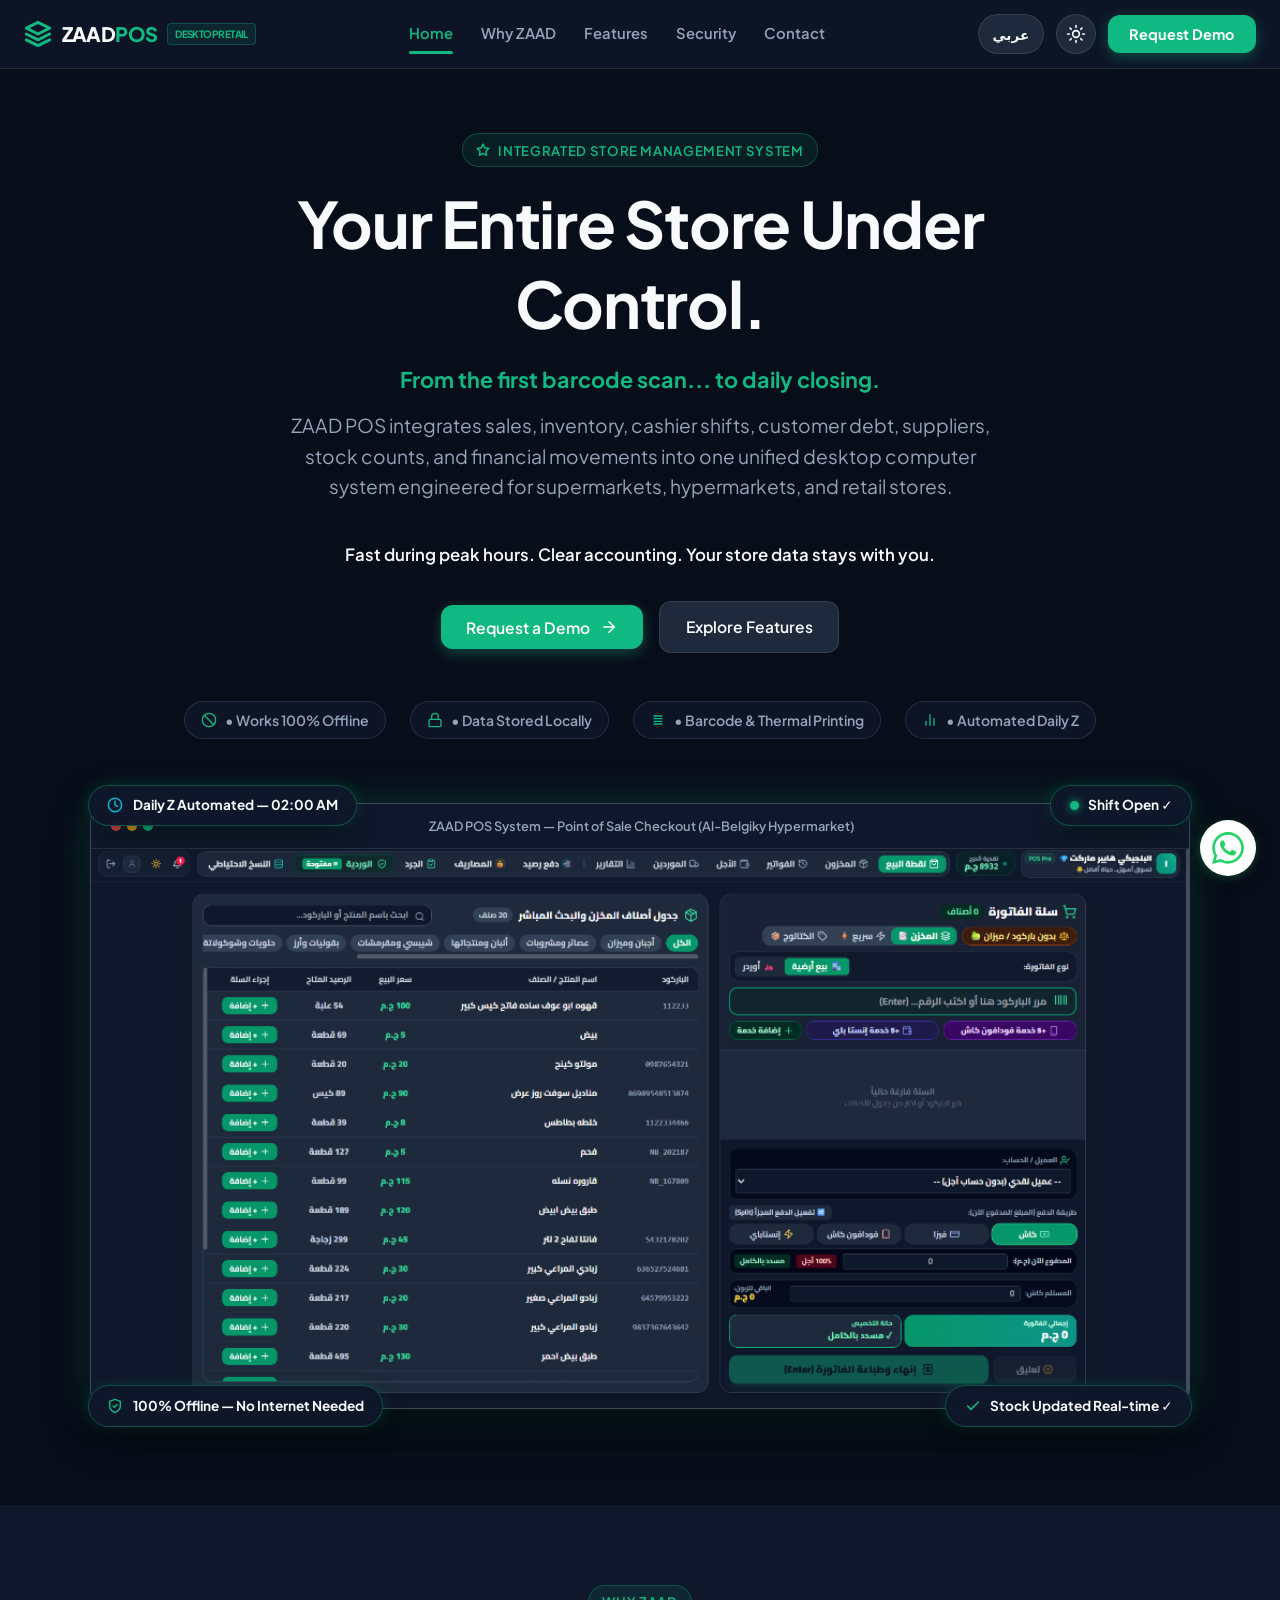
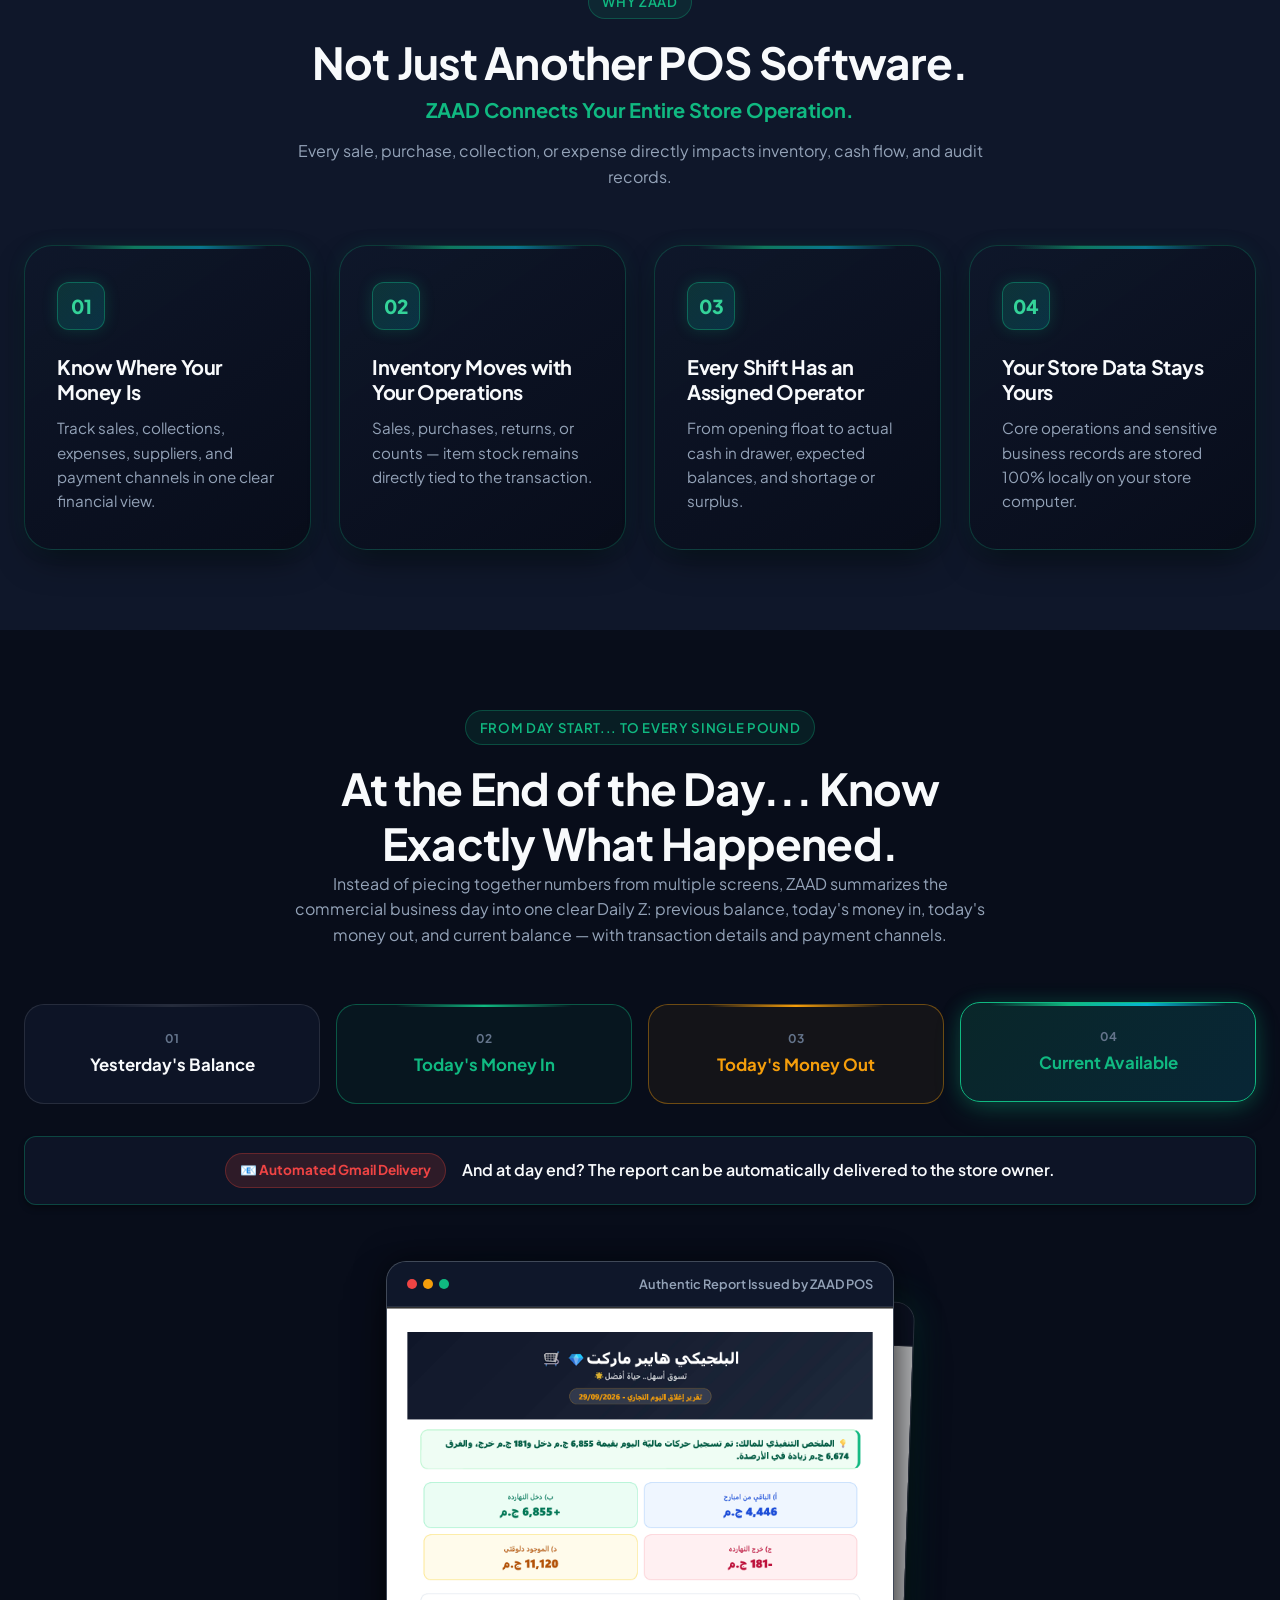
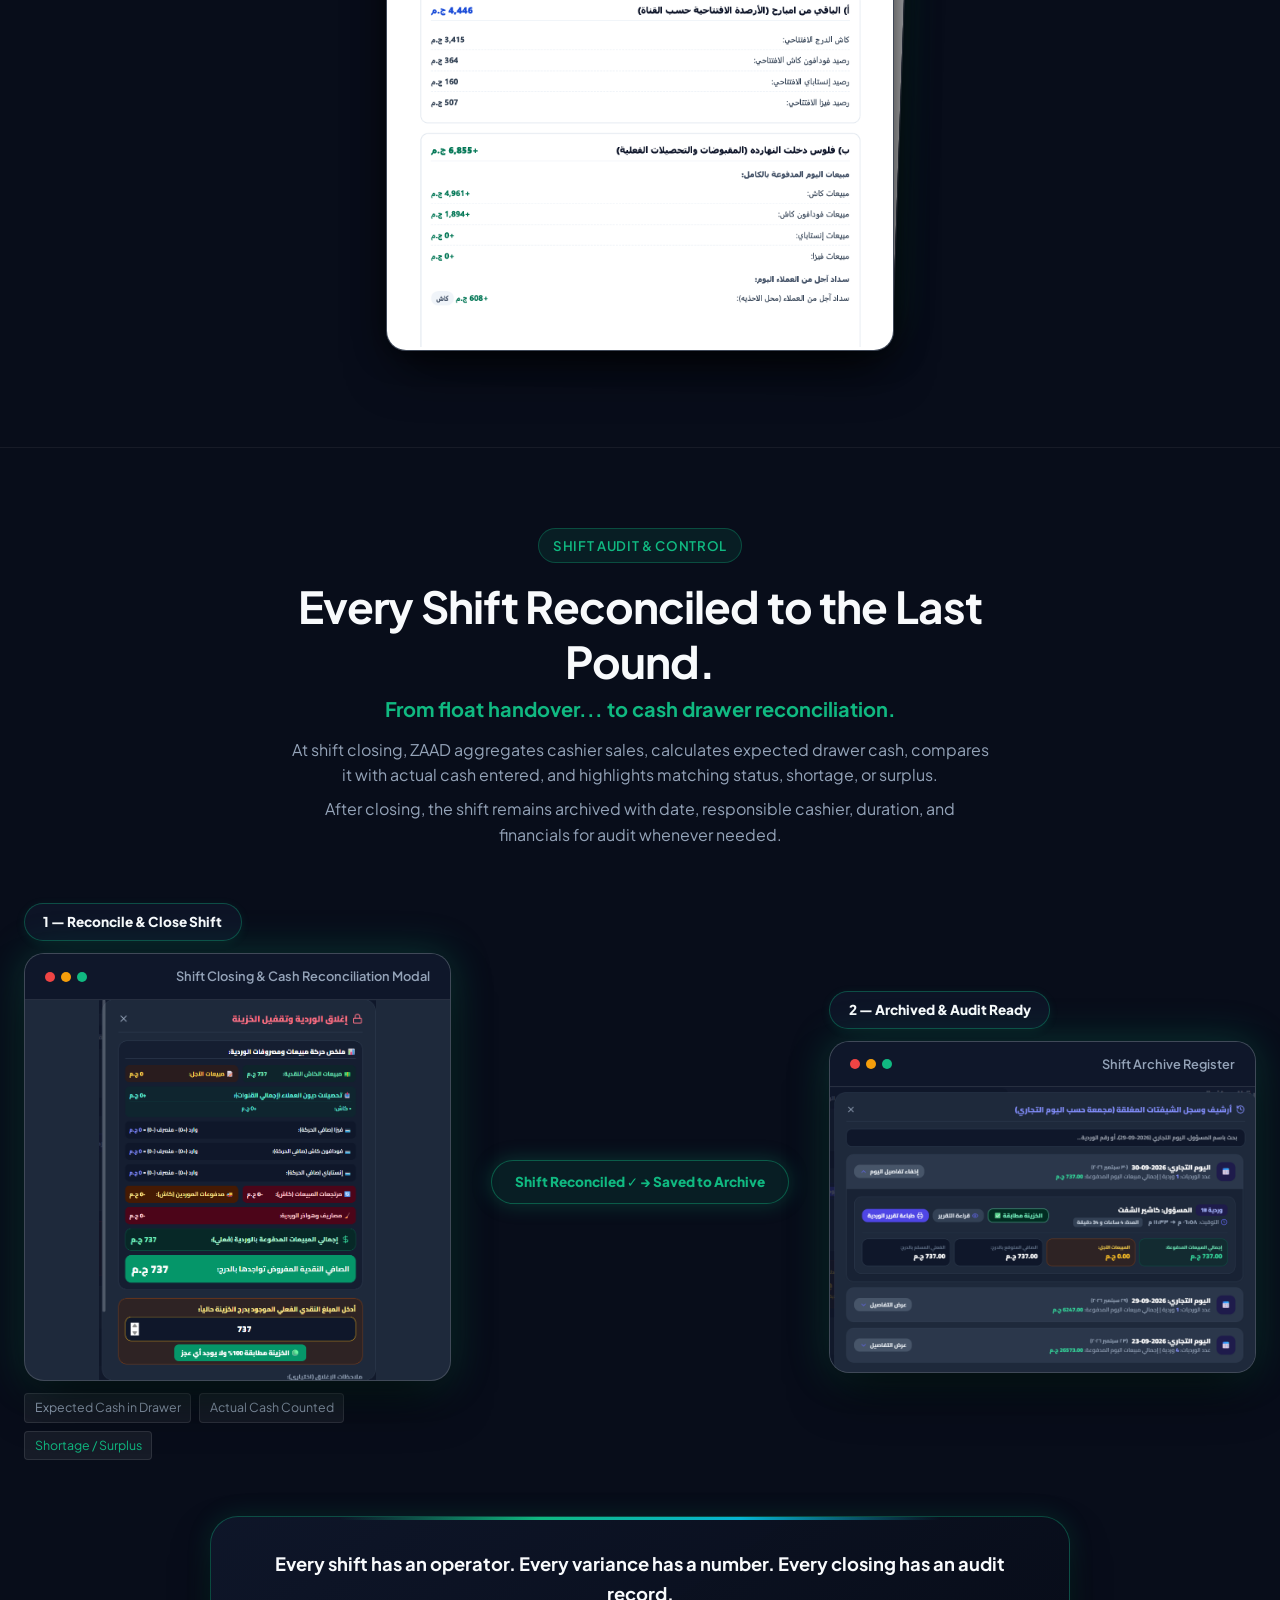
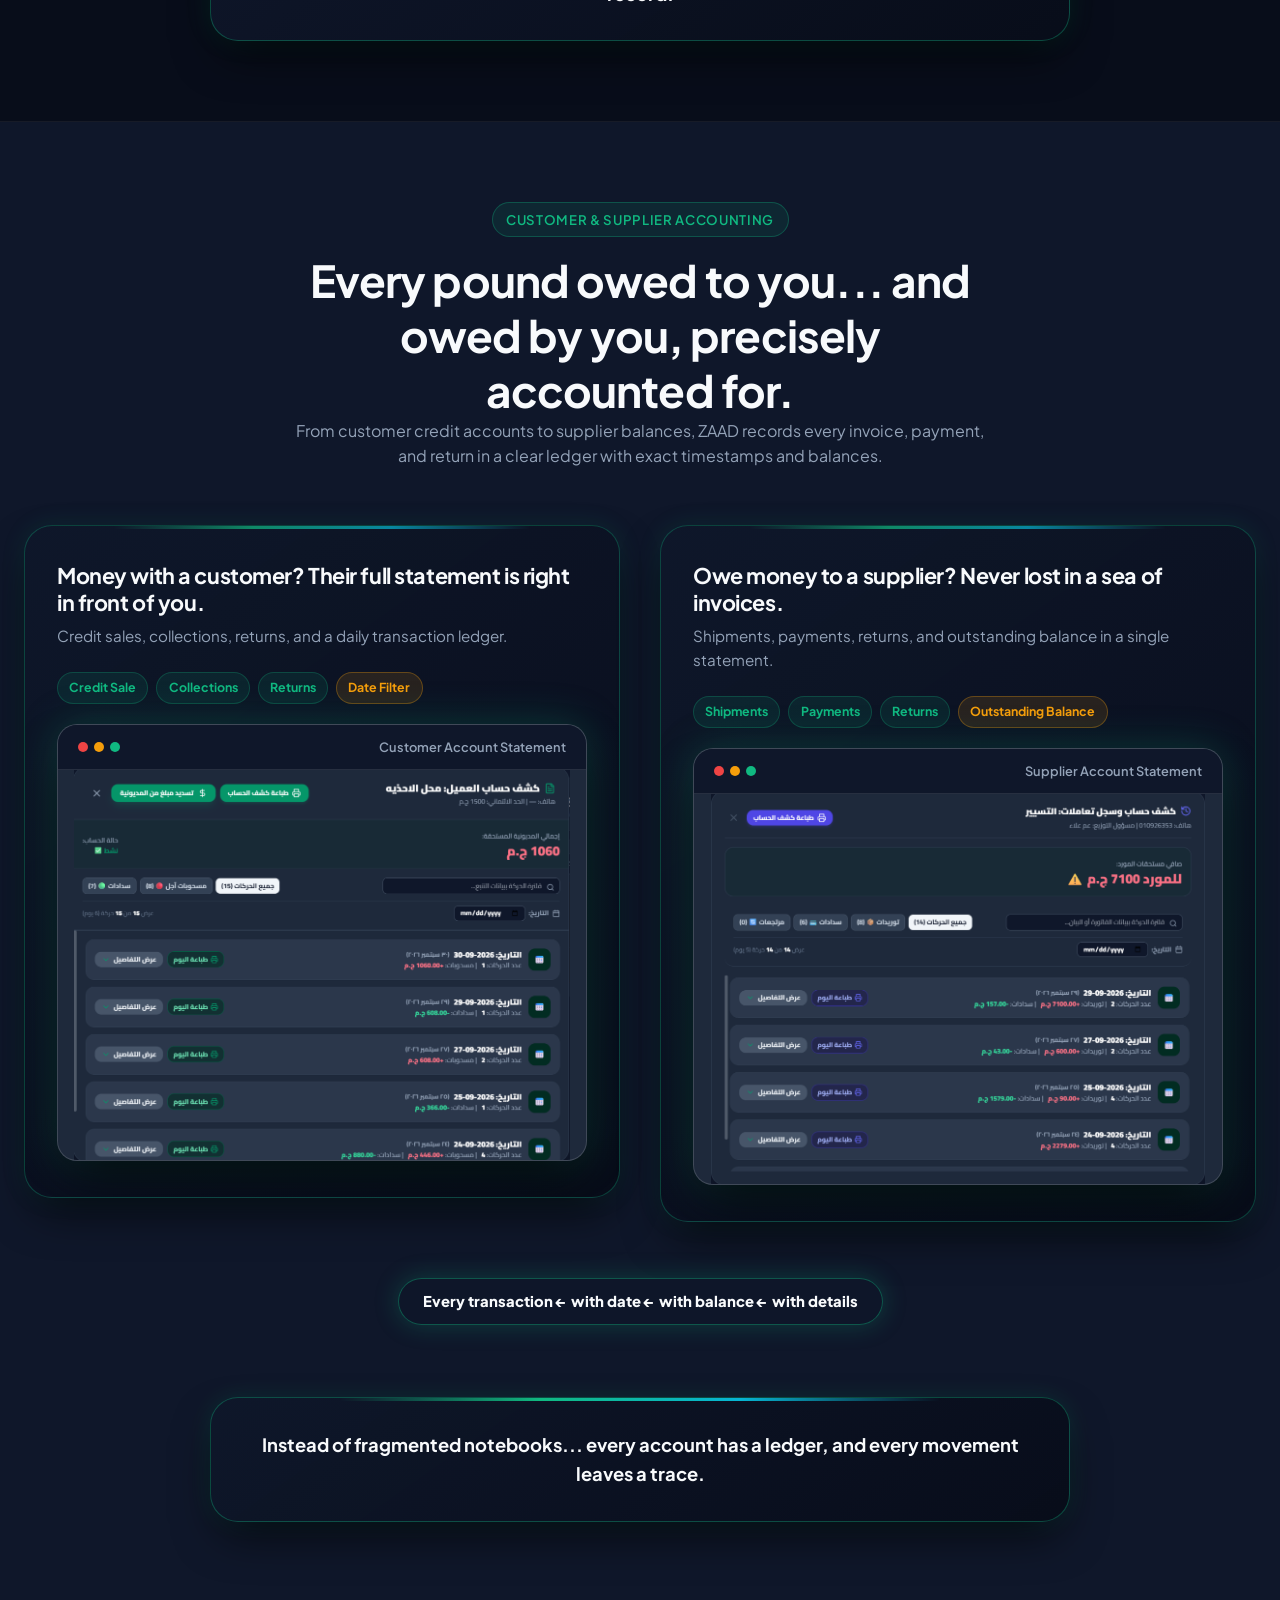
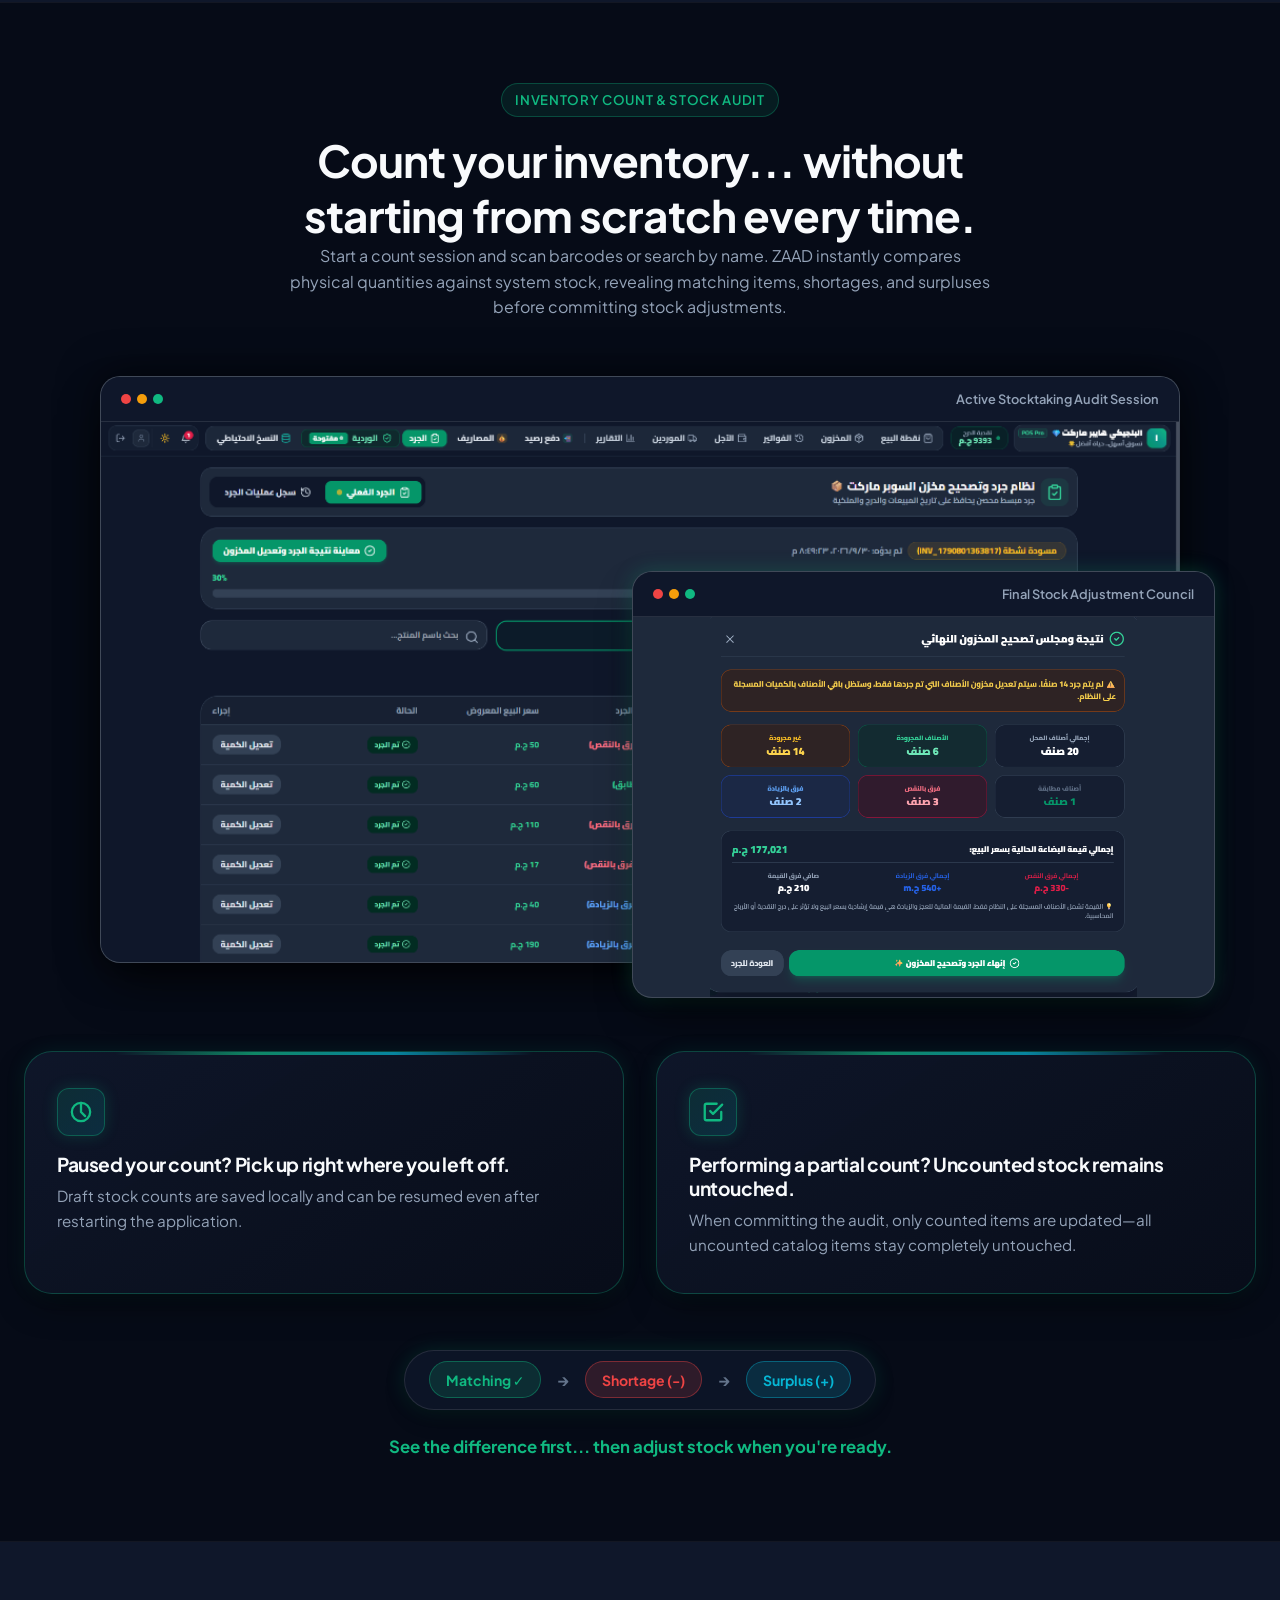
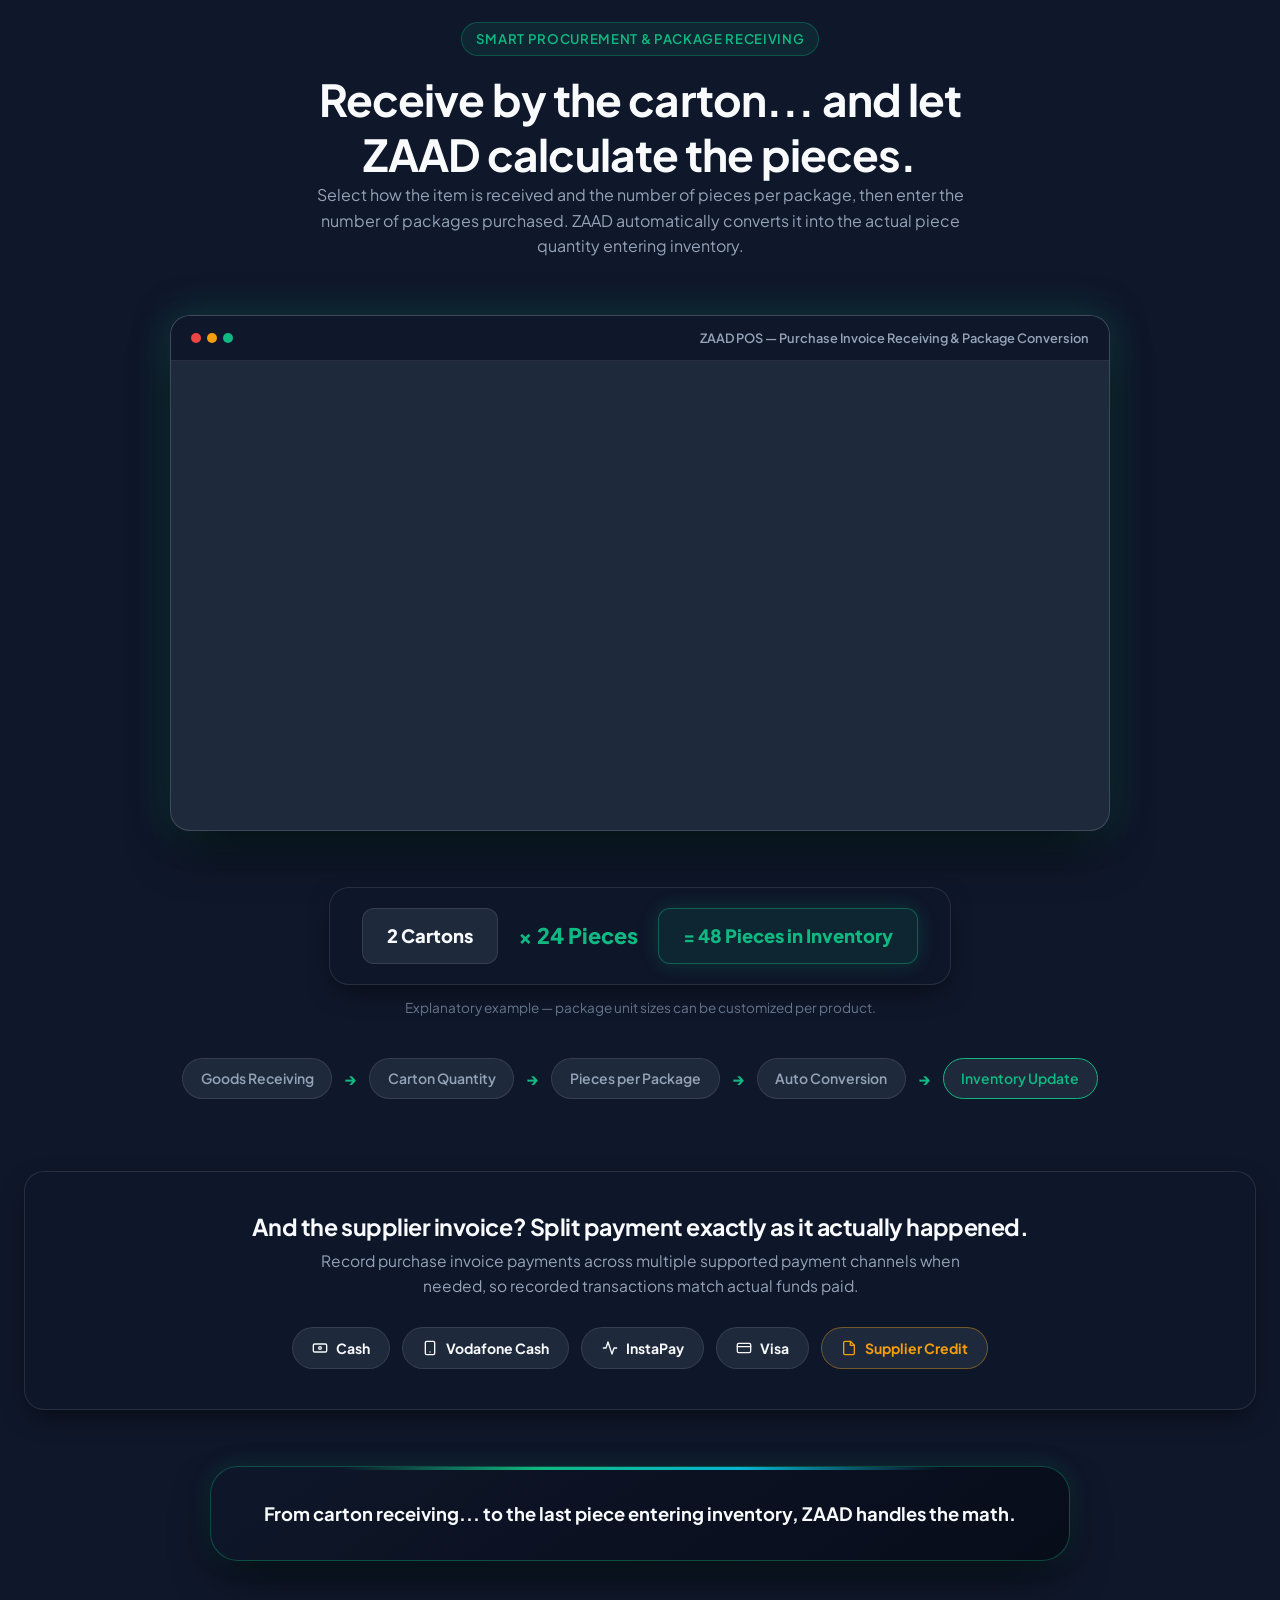
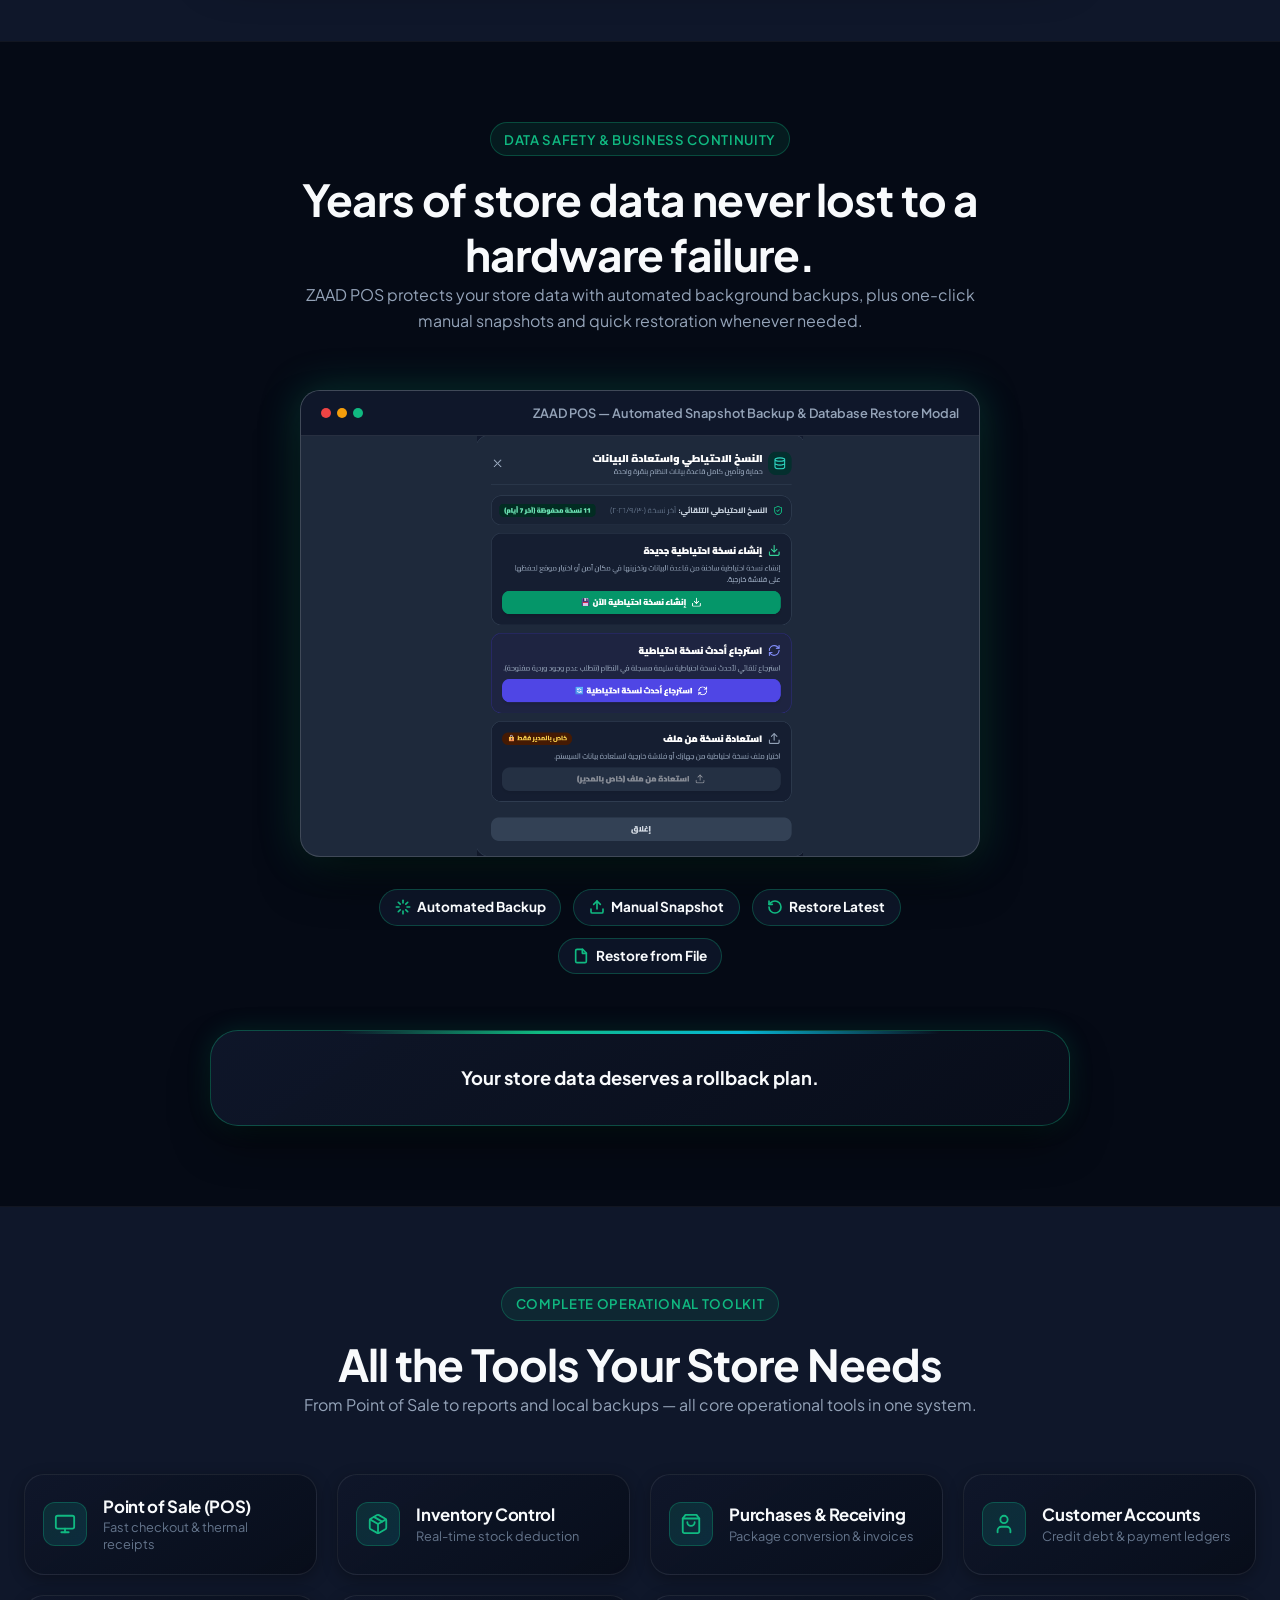
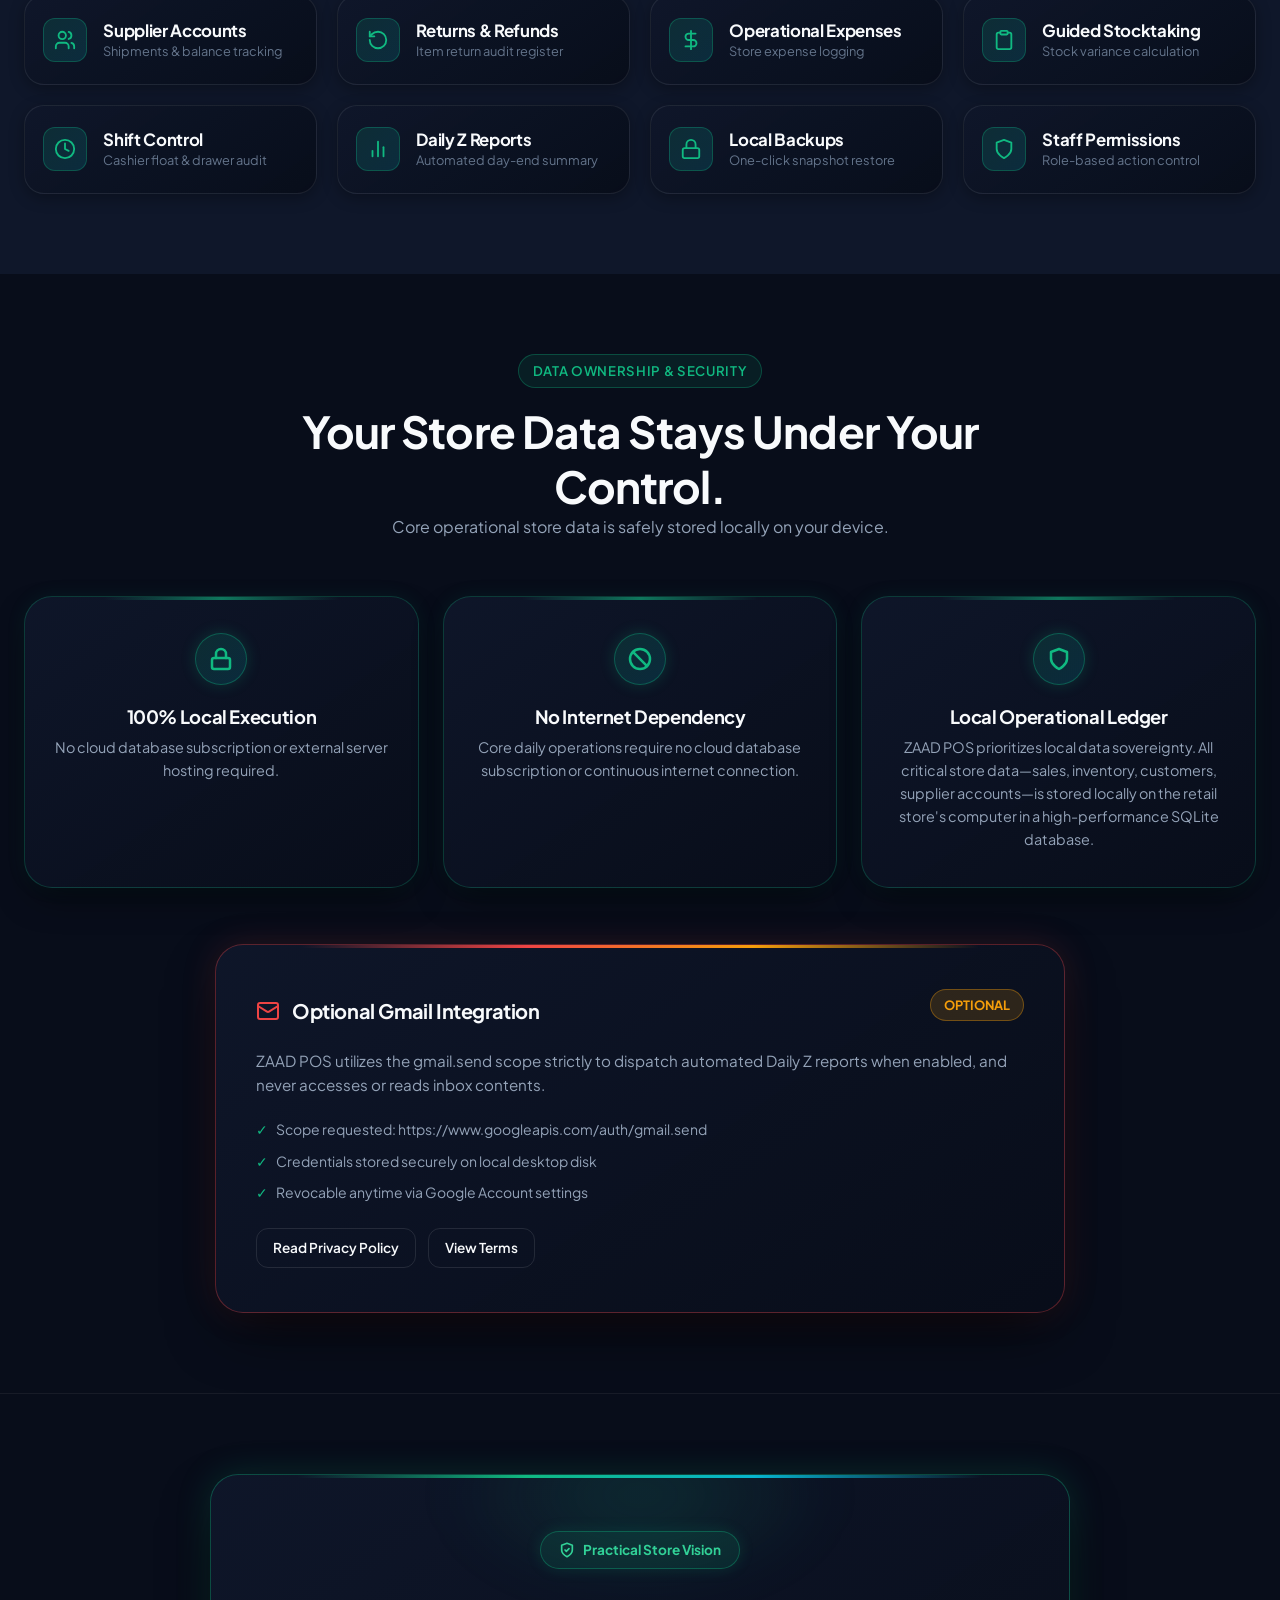
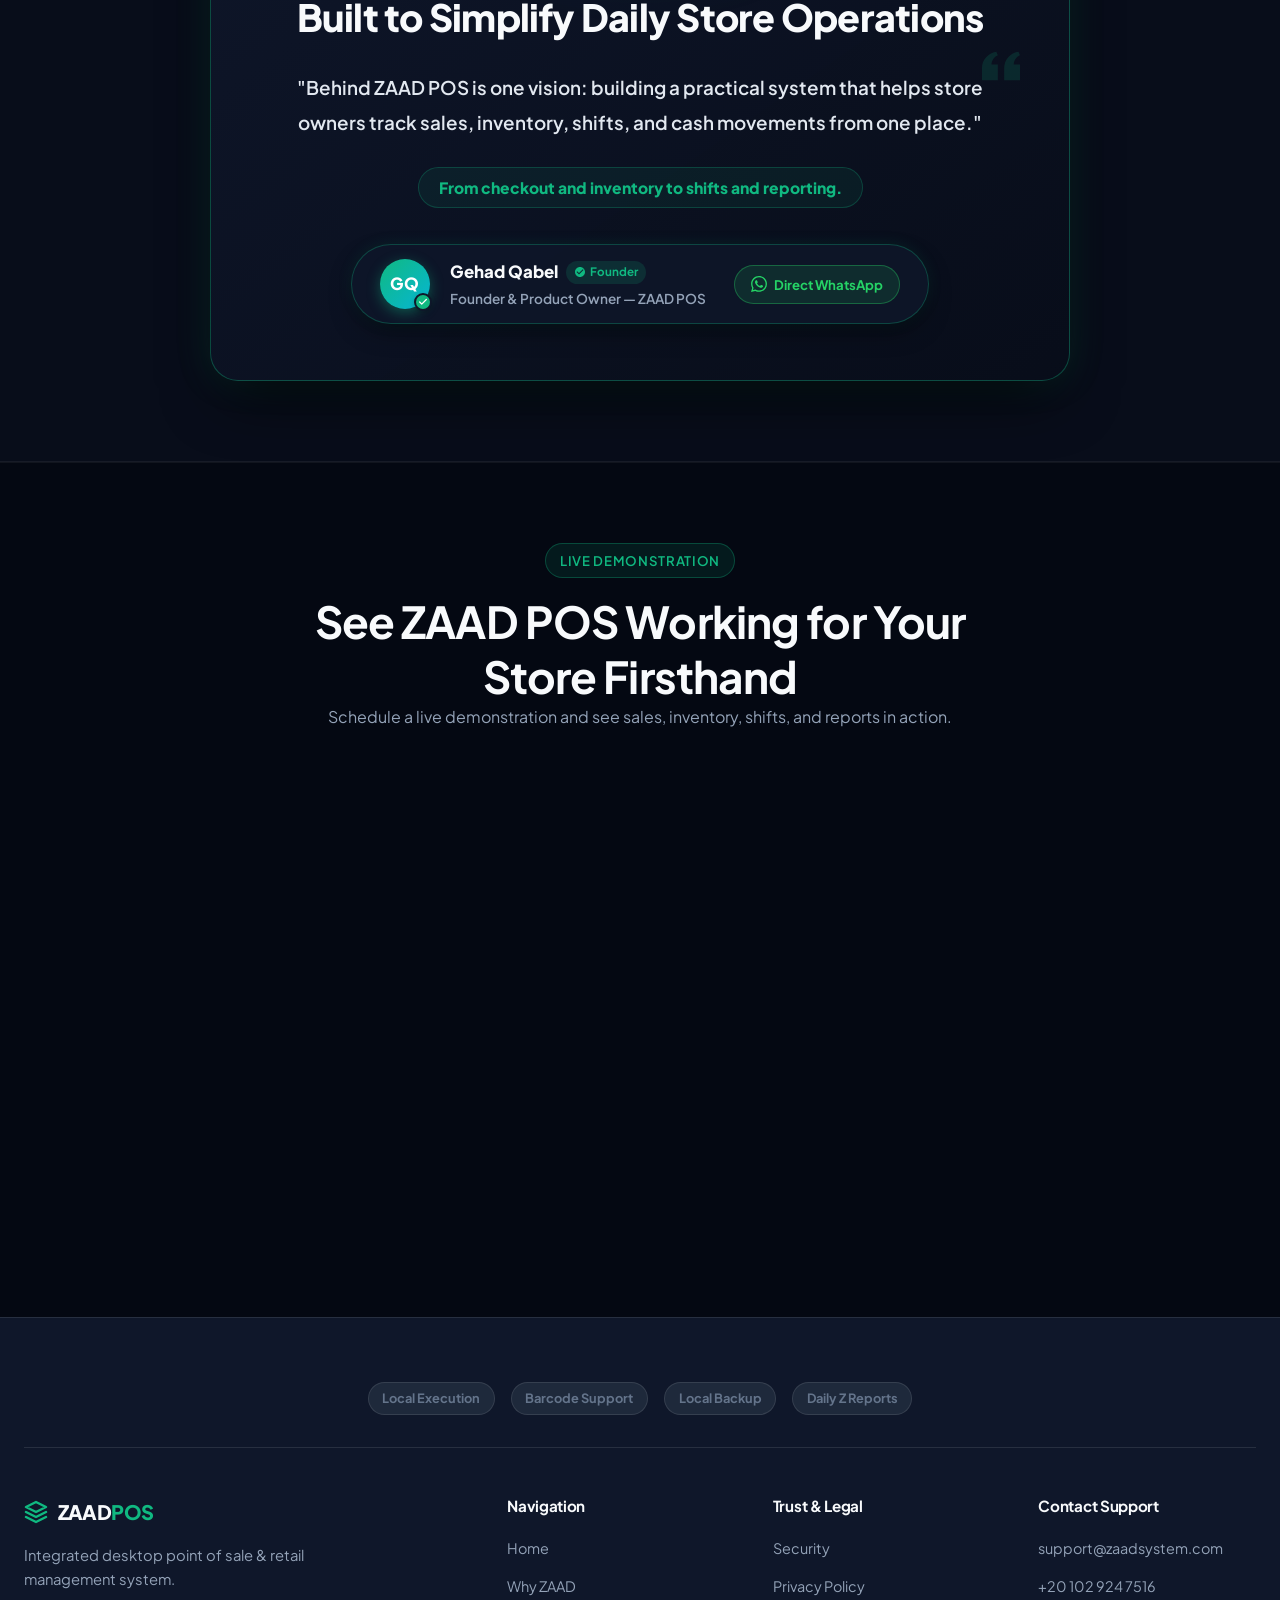
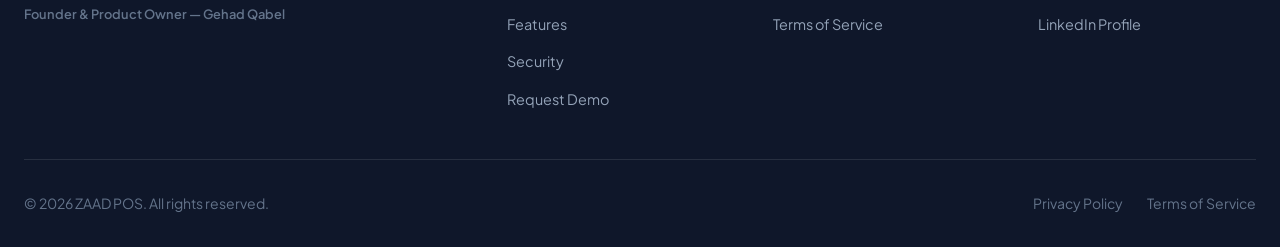
==== commit 2f0938d7: "feat(website): upgrade ZAAD POS landing page, luxury glassmorphic theme, responsive design, real scr" ====
--- a/index.html
+++ b/index.html
@@ -29,7 +29,7 @@
   <link href="https://fonts.googleapis.com/css2?family=Cairo:wght@400;500;600;700;800&family=Plus+Jakarta+Sans:wght@400;500;600;700;800&display=swap" rel="stylesheet">
 
   <!-- Main Stylesheet -->
-  <link rel="stylesheet" href="/assets/css/styles.css">
+  <link rel="stylesheet" href="assets/css/styles.css?v=2.6">
 
   <!-- Structured JSON-LD Data -->
   <script type="application/ld+json">
@@ -69,18 +69,20 @@
       <nav>
         <ul class="nav-links">
           <li><a href="#hero" class="nav-link active" data-i18n="nav_home">Home</a></li>
-          <li><a href="#workflow" class="nav-link" data-i18n="nav_workflow">Workflow</a></li>
-          <li><a href="#product" class="nav-link" data-i18n="nav_showcase">Showcase</a></li>
+          <li><a href="#why-zaad" class="nav-link" data-i18n="nav_why">Why ZAAD</a></li>
           <li><a href="#features" class="nav-link" data-i18n="nav_features">Features</a></li>
           <li><a href="#security" class="nav-link" data-i18n="nav_security">Security</a></li>
           <li><a href="#contact" class="nav-link" data-i18n="nav_contact">Contact</a></li>
+          <li class="mobile-cta-item">
+            <button type="button" class="btn btn-primary btn-mobile-cta" data-open-demo data-i18n="btn_request_demo">Request Demo</button>
+          </li>
         </ul>
       </nav>
 
       <div class="nav-actions">
         <!-- Language Switcher Toggle Button (AR | EN) -->
         <button type="button" class="lang-toggle-btn" aria-label="Switch Language">
-          <span style="font-weight:700;">العربية</span>
+          <span style="font-weight:700;">EN</span>
         </button>
 
         <!-- Dark/Light Theme Toggle Button -->
@@ -89,7 +91,7 @@
         </button>
 
         <!-- Request Demo CTA Button -->
-        <button type="button" class="btn btn-primary" data-open-demo data-i18n="btn_request_demo">Request Demo</button>
+        <button type="button" class="btn btn-primary nav-cta-btn" data-open-demo data-i18n="btn_request_demo">Request Demo</button>
         
         <!-- Mobile Menu Hamburger Button -->
         <button type="button" class="mobile-menu-btn" aria-label="Toggle Navigation Menu">
@@ -100,22 +102,26 @@
   </header>
 
   <main>
-    <!-- HERO SECTION -->
+    <!-- SECTION 1: HERO -->
     <section id="hero" class="hero-section">
       <div class="hero-container">
         <div class="section-tag fade-up">
           <svg xmlns="http://www.w3.org/2000/svg" width="14" height="14" viewBox="0 0 24 24" fill="none" stroke="currentColor" stroke-width="2.5" stroke-linecap="round" stroke-linejoin="round"><polygon points="12 2 15.09 8.26 22 9.27 17 14.14 18.18 21.02 12 17.77 5.82 21.02 7 14.14 2 9.27 8.91 8.26 12 2"/></svg>
-          <span data-i18n="hero_tag">Desktop Retail & Supermarket Management</span>
+          <span data-i18n="hero_eyebrow">Integrated Store Management System</span>
         </div>
         
-        <h1 class="hero-headline fade-up" data-i18n="hero_title">Retail Management. Built to Run the Store.</h1>
-        <p class="hero-subtitle fade-up" data-i18n="hero_subtitle">
-          ZAAD POS is a commercial desktop point-of-sale and retail management system engineered for supermarkets, hypermarkets, and modern retail operations. Fast checkout, local data control, cashier shift reconciliation, and Daily Z financial reporting.
+        <h1 class="hero-headline fade-up" data-i18n="hero_title">Your Entire Store Under Control.</h1>
+        <p class="hero-subtitle fade-up" style="color:var(--accent-emerald); font-weight:700; font-size:1.35rem; margin-bottom:0.75rem;" data-i18n="hero_title_sub">From the first barcode scan... to daily closing.</p>
+        <p class="hero-subtitle fade-up" data-i18n="hero_description">
+          ZAAD POS integrates sales, inventory, cashier shifts, customer debt, suppliers, stock counts, and financial movements into one unified desktop computer system engineered for supermarkets, hypermarkets, and retail stores.
+        </p>
+        <p class="hero-subtitle fade-up" style="font-weight:600; font-size:1.05rem; color:var(--text-main); margin-bottom:2rem;" data-i18n="hero_statement">
+          Fast during peak hours. Clear accounting. Your store data stays with you.
         </p>
 
         <div class="hero-actions fade-up">
           <button type="button" class="btn btn-primary" data-open-demo>
-            <span data-i18n="btn_request_demo">Request a Demo</span>
+            <span data-i18n="hero_cta_demo">Request a Demo</span>
             <svg class="arrow-icon" xmlns="http://www.w3.org/2000/svg" width="18" height="18" viewBox="0 0 24 24" fill="none" stroke="currentColor" stroke-width="2" stroke-linecap="round" stroke-linejoin="round"><line x1="5" y1="12" x2="19" y2="12"/><polyline points="12 5 19 12 12 19"/></svg>
           </button>
           <a href="#features" class="btn btn-secondary" data-i18n="btn_explore_features">Explore Features</a>
@@ -123,471 +129,844 @@
 
         <div class="hero-trust-badges fade-up">
           <div class="trust-badge-item">
-            <svg xmlns="http://www.w3.org/2000/svg" width="16" height="16" viewBox="0 0 24 24" fill="none" stroke="currentColor" stroke-width="2" stroke-linecap="round" stroke-linejoin="round"><rect width="20" height="14" x="2" y="3" rx="2"/><line x1="8" x2="16" y1="21" y2="21"/><line x1="12" x2="12" y1="17" y2="21"/></svg>
-            <span data-i18n="badge_desktop">Desktop-First Performance</span>
+            <svg xmlns="http://www.w3.org/2000/svg" width="16" height="16" viewBox="0 0 24 24" fill="none" stroke="currentColor" stroke-width="2" stroke-linecap="round" stroke-linejoin="round"><circle cx="12" cy="12" r="10"/><path d="m4.93 4.93 14.14 14.14"/></svg>
+            <span data-i18n="badge_no_internet">â€¢ Works 100% Offline</span>
           </div>
           <div class="trust-badge-item">
             <svg xmlns="http://www.w3.org/2000/svg" width="16" height="16" viewBox="0 0 24 24" fill="none" stroke="currentColor" stroke-width="2" stroke-linecap="round" stroke-linejoin="round"><rect width="18" height="11" x="3" y="11" rx="2" ry="2"/><path d="M7 11V7a5 5 0 0 1 10 0v4"/></svg>
-            <span data-i18n="badge_local_data">100% Local Data Control</span>
+            <span data-i18n="badge_local_storage">â€¢ Data Stored Locally</span>
+          </div>
+          <div class="trust-badge-item">
+            <svg xmlns="http://www.w3.org/2000/svg" width="16" height="16" viewBox="0 0 24 24" fill="none" stroke="currentColor" stroke-width="2" stroke-linecap="round" stroke-linejoin="round"><path d="M6 18h12"/><path d="M6 14h12"/><path d="M6 10h12"/><path d="M6 6h12"/></svg>
+            <span data-i18n="badge_barcode_thermal">â€¢ Barcode & Thermal Printing</span>
           </div>
           <div class="trust-badge-item">
             <svg xmlns="http://www.w3.org/2000/svg" width="16" height="16" viewBox="0 0 24 24" fill="none" stroke="currentColor" stroke-width="2" stroke-linecap="round" stroke-linejoin="round"><line x1="18" y1="20" x2="18" y2="10"/><line x1="12" y1="20" x2="12" y2="4"/><line x1="6" y1="20" x2="6" y2="14"/></svg>
-            <span data-i18n="badge_daily_z">Daily Z Reporting</span>
-          </div>
-          <div class="trust-badge-item">
-            <svg xmlns="http://www.w3.org/2000/svg" width="16" height="16" viewBox="0 0 24 24" fill="none" stroke="currentColor" stroke-width="2" stroke-linecap="round" stroke-linejoin="round"><path d="m7.5 4.27 9 5.15"/><path d="M21 8a2 2 0 0 0-1-1.73l-7-4a2 2 0 0 0-2 0l-7 4A2 2 0 0 0 3 8v8a2 2 0 0 0 1 1.73l7 4a2 2 0 0 0 2 0l7-4A2 2 0 0 0 21 16Z"/><path d="m3.3 7 8.7 5 8.7-5"/><path d="M12 22V12"/></svg>
-            <span data-i18n="badge_inventory">Real-time Inventory Control</span>
-          </div>
-        </div>
-
-        <!-- Desktop Application Window Frame (Hero Mockup) -->
-        <div class="app-window-frame fade-up" data-lightbox data-lightbox-src="/assets/screenshots/pos-checkout.png" data-lightbox-caption="ZAAD POS - Main Cashier Checkout Screen">
-          <div class="window-header-bar">
-            <div class="window-dots">
-              <span class="dot dot-red"></span>
-              <span class="dot dot-yellow"></span>
-              <span class="dot dot-green"></span>
-            </div>
-            <span class="window-title" data-i18n="hero_mockup_title">ZAAD POS System — Point of Sale Checkout (Al-Belgiky Hypermarket)</span>
-            <div style="width: 40px;"></div>
-          </div>
-          <div class="app-screenshot-wrapper">
-            <img src="/assets/screenshots/pos-checkout.png" alt="ZAAD POS Main Checkout Screen" width="1280" height="720" loading="eager">
-            <div class="screenshot-zoom-overlay">
-              <svg xmlns="http://www.w3.org/2000/svg" width="24" height="24" viewBox="0 0 24 24" fill="none" stroke="currentColor" stroke-width="2" stroke-linecap="round" stroke-linejoin="round"><circle cx="11" cy="11" r="8"/><line x1="21" y1="21" x2="16.65" y2="16.65"/><line x1="11" y1="8" x2="11" y2="14"/><line x1="8" y1="11" x2="14" y2="11"/></svg>
-              <span data-i18n="hero_mockup_zoom">Click to Expand High-Resolution Screenshot</span>
-            </div>
-          </div>
-        </div>
-      </div>
-    </section>
-
-    <!-- PRODUCT WORKFLOW SECTION -->
-    <section id="workflow" class="section-padding" style="background: var(--bg-secondary);">
+            <span data-i18n="badge_dailyz_auto">â€¢ Automated Daily Z</span>
+          </div>
+        </div>
+
+        <!-- Desktop Application Window Frame (Hero Mockup with 3 Floating Status Cards) -->
+        <div class="hero-window-wrapper fade-up">
+          <!-- Floating Status Card 1: Shift Open -->
+          <div class="floating-status-card status-card-tr">
+            <span class="status-pulse-dot"></span>
+            <span data-i18n="status_shift_open">الوردية مفتوحة ✓</span>
+          </div>
+
+          <!-- Floating Status Card 2: Daily Z Auto Time -->
+          <div class="floating-status-card status-card-tl">
+            <svg xmlns="http://www.w3.org/2000/svg" width="16" height="16" viewBox="0 0 24 24" fill="none" stroke="#06b6d4" stroke-width="2.2" stroke-linecap="round" stroke-linejoin="round"><circle cx="12" cy="12" r="10"/><polyline points="12 6 12 12 16 14"/></svg>
+            <span data-i18n="status_dailyz_time">Daily Z تلقائي — 02:00 AM</span>
+          </div>
+
+          <!-- Floating Status Card 3: Stock Updated -->
+          <div class="floating-status-card status-card-br">
+            <svg xmlns="http://www.w3.org/2000/svg" width="16" height="16" viewBox="0 0 24 24" fill="none" stroke="#10b981" stroke-width="2.5" stroke-linecap="round" stroke-linejoin="round"><polyline points="20 6 9 17 4 12"/></svg>
+            <span data-i18n="status_stock_updated">المخزون محدث لحظيًا ✓</span>
+          </div>
+
+          <!-- Floating Status Card 4: 100% Offline Ready -->
+          <div class="floating-status-card status-card-bl">
+            <svg xmlns="http://www.w3.org/2000/svg" width="16" height="16" viewBox="0 0 24 24" fill="none" stroke="#10b981" stroke-width="2.2" stroke-linecap="round" stroke-linejoin="round"><path d="M12 22s8-4 8-10V5l-8-3-8 3v7c0 6 8 10 8 10z"/><path d="m9 12 2 2 4-4"/></svg>
+            <span data-i18n="status_offline_ready">يعمل 100% بدون إنترنت</span>
+          </div>
+
+          <div class="app-window-frame" data-lightbox data-lightbox-src="assets/screenshots/pos-checkout.png" data-lightbox-caption="ZAAD POS â€” Point of Sale Checkout Interface">
+            <div class="window-header-bar">
+              <div class="window-dots">
+                <span class="dot dot-red"></span>
+                <span class="dot dot-yellow"></span>
+                <span class="dot dot-green"></span>
+              </div>
+              <span class="window-title" data-i18n="hero_mockup_title">ZAAD POS System â€” Point of Sale Checkout (Al-Belgiky Hypermarket)</span>
+              <div style="width: 40px;"></div>
+            </div>
+            <div class="app-screenshot-wrapper">
+              <img src="assets/screenshots/pos-checkout.png" alt="ZAAD POS Main Checkout Screen" width="1280" height="720" loading="eager">
+              <div class="screenshot-zoom-overlay">
+                <svg xmlns="http://www.w3.org/2000/svg" width="24" height="24" viewBox="0 0 24 24" fill="none" stroke="currentColor" stroke-width="2" stroke-linecap="round" stroke-linejoin="round"><circle cx="11" cy="11" r="8"/><line x1="21" y1="21" x2="16.65" y2="16.65"/><line x1="11" y1="8" x2="11" y2="14"/><line x1="8" y1="11" x2="14" y2="11"/></svg>
+                <span data-i18n="hero_mockup_zoom">Click to expand high-resolution screenshot</span>
+              </div>
+            </div>
+          </div>
+        </div>
+      </div>
+    </section>
+
+    <!-- SECTION 2: WHY ZAAD -->
+    <section id="why-zaad" class="section-padding" style="background: var(--bg-secondary);">
       <div class="container">
         <div class="section-header fade-up">
-          <div class="section-tag" data-i18n="workflow_tag">End-to-End Operational Lifecycle</div>
-          <h2 data-i18n="workflow_title">Designed for High-Speed Retail Workflow</h2>
-          <p data-i18n="workflow_subtitle">ZAAD POS seamlessly connects every operational phase of supermarket management into one unified desktop application.</p>
-        </div>
-
-        <div class="workflow-grid">
-          <div class="workflow-card fade-up">
-            <div class="workflow-step-num">1</div>
-            <h3 data-i18n="workflow_step1_title">1. Sell</h3>
-            <p data-i18n="workflow_step1_desc">Fast barcode scanning, catalog search, split payments (Cash, Vodafone Cash, InstaPay, Visa), and instant thermal receipt printing.</p>
-          </div>
-          <div class="workflow-card fade-up">
-            <div class="workflow-step-num">2</div>
-            <h3 data-i18n="workflow_step2_title">2. Track</h3>
-            <p data-i18n="workflow_step2_desc">Real-time stock deduction, inventory movements, customer credit debt tracking, supplier balances, and operational expenses.</p>
-          </div>
-          <div class="workflow-card fade-up">
-            <div class="workflow-step-num">3</div>
-            <h3 data-i18n="workflow_step3_title">3. Reconcile</h3>
-            <p data-i18n="workflow_step3_desc">Cashier shift opening and closing, active cash float verification, drawer duration, and shortage/surplus calculation.</p>
-          </div>
-          <div class="workflow-card fade-up">
-            <div class="workflow-step-num">4</div>
-            <h3 data-i18n="workflow_step4_title">4. Report</h3>
-            <p data-i18n="workflow_step4_desc">Authoritative Daily Z financial business-day summaries with breakdown by payment channel and automated PDF report delivery.</p>
-          </div>
-          <div class="workflow-card fade-up">
-            <div class="workflow-step-num">5</div>
-            <h3 data-i18n="workflow_step5_title">5. Backup</h3>
-            <p data-i18n="workflow_step5_desc">Local SQLite database backups with one-click database restoration workflows to keep business data safe on store premises.</p>
-          </div>
-        </div>
-      </div>
-    </section>
-
-    <!-- PRODUCT SHOWCASE (REAL SCREENSHOTS) -->
-    <section id="product" class="section-padding">
+          <div class="section-tag" data-i18n="nav_why">Why ZAAD</div>
+          <h2 data-i18n="why_title">Not Just Another POS Software.</h2>
+          <p style="color:var(--accent-emerald); font-weight:700; font-size:1.25rem; margin-top:0.25rem; margin-bottom:0.75rem;" data-i18n="why_subtitle_highlight">ZAAD Connects Your Entire Store Operation.</p>
+          <p data-i18n="why_desc">Every sale, purchase, collection, or expense directly impacts inventory, cash flow, and audit records.</p>
+        </div>
+
+        <div class="why-grid">
+          <div class="why-card fade-up">
+            <div class="why-card-num">01</div>
+            <h3 data-i18n="card1_title">Know Where Your Money Is</h3>
+            <p data-i18n="card1_desc">Track sales, collections, expenses, suppliers, and payment channels in one clear financial view.</p>
+          </div>
+
+          <div class="why-card fade-up">
+            <div class="why-card-num">02</div>
+            <h3 data-i18n="card2_title">Inventory Moves with Your Operations</h3>
+            <p data-i18n="card2_desc">Sales, purchases, returns, or counts â€” item stock remains directly tied to the transaction.</p>
+          </div>
+
+          <div class="why-card fade-up">
+            <div class="why-card-num">03</div>
+            <h3 data-i18n="card3_title">Every Shift Has an Assigned Operator</h3>
+            <p data-i18n="card3_desc">From opening float to actual cash in drawer, expected balances, and shortage or surplus.</p>
+          </div>
+
+          <div class="why-card fade-up">
+            <div class="why-card-num">04</div>
+            <h3 data-i18n="card4_title">Your Store Data Stays Yours</h3>
+            <p data-i18n="card4_desc">Core operations and sensitive business records are stored 100% locally on your store computer.</p>
+          </div>
+        </div>
+      </div>
+    </section>
+
+    <!-- SECTION 3: DAILY Z -->
+    <section id="daily-z" class="section-padding">
       <div class="container">
         <div class="section-header fade-up">
-          <div class="section-tag" data-i18n="showcase_tag">Production Software Interface</div>
-          <h2 data-i18n="showcase_title">Explore the Real ZAAD POS Experience</h2>
-          <p data-i18n="showcase_subtitle">Inspect authentic screenshots of ZAAD POS in active retail store operation.</p>
-        </div>
-
-        <!-- Showcase 1: Main Checkout -->
-        <div class="showcase-row fade-up">
-          <div class="app-window-frame" data-lightbox data-lightbox-src="/assets/screenshots/pos-checkout.png" data-lightbox-caption="Main POS Checkout Interface">
+          <div class="section-tag" data-i18n="dailyz_eyebrow">From Day Start... to Every Single Pound</div>
+          <h2 data-i18n="dailyz_title">At the End of the Day... Know Exactly What Happened.</h2>
+          <p data-i18n="dailyz_desc">Instead of piecing together numbers from multiple screens, ZAAD summarizes the commercial business day into one clear Daily Z: previous balance, today's money in, today's money out, and current balance â€” with transaction details and payment channels.</p>
+        </div>
+
+        <!-- 4 Financial Flow Checkpoints Grid -->
+        <div class="financial-flow-container fade-up">
+          <div class="financial-flow-grid">
+            <div class="flow-card">
+              <div class="flow-card-num">01</div>
+              <div class="flow-card-title" data-i18n="flow_step1">Yesterday's Balance</div>
+            </div>
+            <div class="flow-card in">
+              <div class="flow-card-num">02</div>
+              <div class="flow-card-title" data-i18n="flow_step2">Today's Money In</div>
+            </div>
+            <div class="flow-card out">
+              <div class="flow-card-num">03</div>
+              <div class="flow-card-title" data-i18n="flow_step3">Today's Money Out</div>
+            </div>
+            <div class="flow-card available">
+              <div class="flow-card-num">04</div>
+              <div class="flow-card-title" data-i18n="flow_step4">Current Available</div>
+            </div>
+          </div>
+
+          <!-- Gmail Delivery Banner -->
+          <div class="gmail-banner">
+            <span class="gmail-badge" data-i18n="dailyz_email_badge">ðŸ“§ Automated Gmail Delivery</span>
+            <span style="color:var(--text-main); font-weight:600;" data-i18n="dailyz_email_text">And at day end? The report can be automatically delivered to the store owner.</span>
+          </div>
+        </div>
+
+        <!-- Multi-page Daily Z Report Visual (Page 1 Front, Page 2 Back Stack) -->
+        <div class="report-stack-wrapper fade-up">
+          <div class="report-stack">
+            <!-- Page 2 (Back Offset) -->
+            <div class="app-window-frame report-page-back" data-lightbox data-lightbox-gallery="dailyz" data-lightbox-src="assets/screenshots/dailyz-page2.png" data-lightbox-caption="ZAAD POS â€” Daily Z Report (Page 2: Summary Breakdown & Debt)">
+              <div class="window-header-bar">
+                <div class="window-dots"><span class="dot dot-red"></span><span class="dot dot-yellow"></span><span class="dot dot-green"></span></div>
+                <span class="window-title" data-i18n="dailyz_page2_label">تقرير Z اليومي — الصفحة 2</span>
+              </div>
+              <div class="app-screenshot-wrapper">
+                <img src="assets/screenshots/dailyz-page2.png" alt="Daily Z Report Page 2" loading="lazy">
+              </div>
+            </div>
+
+            <!-- Page 1 (Front Active) -->
+            <div class="app-window-frame report-page-front" data-lightbox data-lightbox-gallery="dailyz" data-lightbox-src="assets/screenshots/dailyz-page1.png" data-lightbox-caption="ZAAD POS â€” Daily Z Report (Page 1: Financial Flow Checkpoints & Payments)">
+              <div class="window-header-bar">
+                <div class="window-dots"><span class="dot dot-red"></span><span class="dot dot-yellow"></span><span class="dot dot-green"></span></div>
+                <span class="window-title" data-i18n="dailyz_proof_label">Authentic Report Issued by ZAAD POS â€” Page 1</span>
+              </div>
+              <div class="app-screenshot-wrapper">
+                <img src="assets/screenshots/dailyz-page1.png" alt="Daily Z Report Page 1" loading="lazy">
+                <div class="screenshot-zoom-overlay">
+                  <svg xmlns="http://www.w3.org/2000/svg" width="24" height="24" viewBox="0 0 24 24" fill="none" stroke="currentColor" stroke-width="2" stroke-linecap="round" stroke-linejoin="round"><circle cx="11" cy="11" r="8"/><line x1="21" y1="21" x2="16.65" y2="16.65"/><line x1="11" y1="8" x2="11" y2="14"/><line x1="8" y1="11" x2="14" y2="11"/></svg>
+                  <span data-i18n="hero_mockup_zoom">Click to expand multi-page report gallery</span>
+                </div>
+              </div>
+            </div>
+          </div>
+        </div>
+      </div>
+    </section>
+
+    <!-- SECTION 4: SHIFT CONTROL -->
+    <section id="shift-control" class="section-padding">
+      <div class="container">
+        <div class="section-header fade-up">
+          <div class="section-tag" data-i18n="shift_eyebrow">Shift Audit & Control</div>
+          <h2 data-i18n="shift_title">Every Shift Reconciled to the Last Pound.</h2>
+          <p style="color:var(--accent-emerald); font-weight:700; font-size:1.25rem; margin-top:0.25rem; margin-bottom:0.75rem;" data-i18n="shift_subtitle_highlight">From float handover... to cash drawer reconciliation.</p>
+          <p data-i18n="shift_desc1">At shift closing, ZAAD aggregates cashier sales, calculates expected drawer cash, compares it with actual cash entered, and highlights matching status, shortage, or surplus.</p>
+          <p style="margin-top:0.5rem;" data-i18n="shift_desc2">After closing, the shift remains archived with date, responsible cashier, duration, and financials for audit whenever needed.</p>
+        </div>
+
+        <!-- 2-Stage Shift Control Workflow Visual Story -->
+        <div class="shift-workflow-story fade-up">
+          <!-- Stage 1: Shift Closing Modal -->
+          <div class="shift-stage-card">
+            <div class="shift-stage-badge" data-i18n="shift_step1_label">1 — راجع وطابق</div>
+            <div class="app-window-frame" data-lightbox data-lightbox-gallery="shift" data-lightbox-src="assets/screenshots/shift-closing.png" data-lightbox-caption="ZAAD POS — إغلاق الوردية وتقفيل الخزينة">
+              <div class="window-header-bar">
+                <div class="window-dots"><span class="dot dot-red"></span><span class="dot dot-yellow"></span><span class="dot dot-green"></span></div>
+                <span class="window-title" data-i18n="shift_modal_title">إغلاق الوردية وتقفيل الخزينة</span>
+              </div>
+              <div class="app-screenshot-wrapper">
+                <img src="assets/screenshots/shift-closing.png" alt="Shift Closing Modal" loading="lazy">
+                <div class="screenshot-zoom-overlay"><span data-i18n="hero_mockup_zoom">Expand View</span></div>
+              </div>
+            </div>
+            <div class="shift-tags-row">
+              <span class="shift-tag-item" data-i18n="shift_tag_expected">Expected Cash in Drawer</span>
+              <span class="shift-tag-item" data-i18n="shift_tag_actual">Actual Cash Counted</span>
+              <span class="shift-tag-item" style="color:var(--accent-emerald);" data-i18n="shift_tag_diff">Shortage / Surplus</span>
+            </div>
+          </div>
+
+          <!-- Transition Connector Badge -->
+          <div class="shift-connector">
+            <div class="shift-connector-pill" data-i18n="shift_trans_badge">تمت المطابقة ✓ ← تم حفظ الوردية</div>
+          </div>
+
+          <!-- Stage 2: Shift Archive Modal -->
+          <div class="shift-stage-card">
+            <div class="shift-stage-badge" data-i18n="shift_step2_label">2 — ارجع لها في أي وقت</div>
+            <div class="app-window-frame" data-lightbox data-lightbox-gallery="shift" data-lightbox-src="assets/screenshots/shift-archive.png" data-lightbox-caption="ZAAD POS — أرشيف وسجل الشفتات المقفلة">
+              <div class="window-header-bar">
+                <div class="window-dots"><span class="dot dot-red"></span><span class="dot dot-yellow"></span><span class="dot dot-green"></span></div>
+                <span class="window-title" data-i18n="shift_archive_title">أرشيف وسجل الشفتات المقفلة</span>
+              </div>
+              <div class="app-screenshot-wrapper">
+                <img src="assets/screenshots/shift-archive.png" alt="Shift Archive Register" loading="lazy">
+                <div class="screenshot-zoom-overlay"><span data-i18n="hero_mockup_zoom">Expand View</span></div>
+              </div>
+            </div>
+          </div>
+        </div>
+
+        <!-- Final Statement Banner -->
+        <div class="shift-final-banner fade-up" data-i18n="shift_final_statement">
+          Every shift has an operator. Every variance has a number. Every closing has an audit record.
+        </div>
+      </div>
+    </section>
+
+    <!-- SECTION 5: CUSTOMER CREDIT + SUPPLIER ACCOUNTS -->
+    <section id="accounts" class="section-padding">
+      <div class="container">
+        <div class="section-header fade-up">
+          <div class="section-tag" data-i18n="accounts_eyebrow">Customer & Supplier Accounting</div>
+          <h2 data-i18n="accounts_title">Every pound owed to you... and owed by you, precisely accounted for.</h2>
+          <p data-i18n="accounts_subtitle">From customer credit accounts to supplier balances, ZAAD records every invoice, payment, and return in a clear ledger with exact timestamps and balances.</p>
+        </div>
+
+        <!-- Premium Split Story Layout -->
+        <div class="accounts-split-container">
+          <!-- RIGHT SIDE — CUSTOMER ACCOUNT STORY -->
+          <div class="account-story-side customer-side-anim fade-up">
+            <div class="account-story-header">
+              <h3 data-i18n="acc_customer_title">Money with a customer? Their full statement is right in front of you.</h3>
+              <p data-i18n="acc_customer_subtitle">Credit sales, collections, returns, and a daily transaction ledger.</p>
+            </div>
+
+            <div class="account-callout-tags">
+              <span class="acc-tag" data-i18n="acc_tag_credit_sale">Credit Sale</span>
+              <span class="acc-tag" data-i18n="acc_tag_collections">Collections</span>
+              <span class="acc-tag" data-i18n="acc_tag_returns">Returns</span>
+              <span class="acc-tag amber" data-i18n="acc_tag_date_filter">Date Filter</span>
+            </div>
+
+            <!-- Customer Account Real Screenshot Window -->
+            <div class="app-window-frame" data-lightbox data-lightbox-gallery="accounts" data-lightbox-src="assets/screenshots/customer-account.png" data-lightbox-caption="ZAAD POS — Customer Credit Account Statement Modal">
+              <div class="window-header-bar">
+                <div class="window-dots"><span class="dot dot-red"></span><span class="dot dot-yellow"></span><span class="dot dot-green"></span></div>
+                <span class="window-title" data-i18n="acc_cust_window_title">كشف حساب عميل آجل</span>
+              </div>
+              <div class="app-screenshot-wrapper">
+                <img src="assets/screenshots/customer-account.png" alt="Customer Account Statement Modal" loading="lazy">
+                <div class="screenshot-zoom-overlay"><span data-i18n="hero_mockup_zoom">Click to expand high-resolution screenshot</span></div>
+              </div>
+            </div>
+          </div>
+
+          <!-- LEFT SIDE — SUPPLIER ACCOUNT STORY -->
+          <div class="account-story-side supplier-side-anim fade-up">
+            <div class="account-story-header">
+              <h3 data-i18n="acc_supplier_title">Owe money to a supplier? Never lost in a sea of invoices.</h3>
+              <p data-i18n="acc_supplier_subtitle">Shipments, payments, returns, and outstanding balance in a single statement.</p>
+            </div>
+
+            <div class="account-callout-tags">
+              <span class="acc-tag" data-i18n="acc_tag_shipments">Shipments</span>
+              <span class="acc-tag" data-i18n="acc_tag_payments">Payments</span>
+              <span class="acc-tag" data-i18n="acc_tag_supplier_returns">Returns</span>
+              <span class="acc-tag amber" data-i18n="acc_tag_balance_due">Outstanding Balance</span>
+            </div>
+
+            <!-- Supplier Account Real Screenshot Window -->
+            <div class="app-window-frame" data-lightbox data-lightbox-gallery="accounts" data-lightbox-src="assets/screenshots/supplier-account.png" data-lightbox-caption="ZAAD POS — Supplier Account Statement & Transaction History Modal">
+              <div class="window-header-bar">
+                <div class="window-dots"><span class="dot dot-red"></span><span class="dot dot-yellow"></span><span class="dot dot-green"></span></div>
+                <span class="window-title" data-i18n="acc_supp_window_title">كشف حساب ومستحقات المورد</span>
+              </div>
+              <div class="app-screenshot-wrapper">
+                <img src="assets/screenshots/supplier-account.png" alt="Supplier Account Statement Modal" loading="lazy">
+                <div class="screenshot-zoom-overlay"><span data-i18n="hero_mockup_zoom">Click to expand high-resolution screenshot</span></div>
+              </div>
+            </div>
+          </div>
+
+          <!-- CENTER CONNECTING BADGE -->
+          <div class="accounts-center-connector fade-up">
+            <div class="connector-badge-pill" data-i18n="acc_badge_connector">
+              Every transaction ← with date ← with balance ← with details
+            </div>
+          </div>
+        </div>
+
+        <!-- Closing Statement Banner -->
+        <div class="accounts-final-statement fade-up" data-i18n="acc_final_statement">
+          Instead of fragmented notebooks... every account has a ledger, and every movement leaves a trace.
+        </div>
+      </div>
+    </section>
+
+    <!-- SECTION 6: INVENTORY COUNT / STOCKTAKING -->
+    <section id="stocktaking" class="section-padding">
+      <div class="container">
+        <div class="section-header fade-up">
+          <div class="section-tag" data-i18n="stock_eyebrow">Inventory Count & Stock Audit</div>
+          <h2 data-i18n="stock_title">Count your inventory... without starting from scratch every time.</h2>
+          <p data-i18n="stock_subtitle">Start a count session and scan barcodes or search by name. ZAAD instantly compares physical quantities against system stock, revealing matching items, shortages, and surpluses before committing stock adjustments.</p>
+        </div>
+
+        <!-- Product Visual Layout (Primary Active Session + Secondary Overlapping Result Window) -->
+        <div class="stocktaking-visual-wrapper fade-up">
+          <!-- Primary Active Session Screenshot Window -->
+          <div class="app-window-frame stock-primary-frame" data-lightbox data-lightbox-gallery="stocktaking" data-lightbox-src="assets/screenshots/inventory-count-active.png" data-lightbox-caption="ZAAD POS — Active Inventory Stocktaking Session (Barcode & Search Audit)">
             <div class="window-header-bar">
               <div class="window-dots"><span class="dot dot-red"></span><span class="dot dot-yellow"></span><span class="dot dot-green"></span></div>
-              <span class="window-title">Point of Sale Checkout</span>
+              <span class="window-title" data-i18n="stock_active_window_title">جلسة الجرد المباشر وتدقيق الأصناف</span>
             </div>
             <div class="app-screenshot-wrapper">
-              <img src="/assets/screenshots/pos-checkout.png" alt="POS Checkout Screen" loading="lazy">
-              <div class="screenshot-zoom-overlay"><span data-i18n="hero_mockup_zoom">Expand View</span></div>
-            </div>
-          </div>
-          <div class="showcase-content">
-            <h3 data-i18n="showcase1_title">Fast, High-Volume Point of Sale</h3>
-            <p data-i18n="showcase1_desc">Designed for rapid cashier throughput during peak retail hours with full barcode support and instant item selection.</p>
-            <ul class="showcase-list">
-              <li>
-                <svg xmlns="http://www.w3.org/2000/svg" width="18" height="18" viewBox="0 0 24 24" fill="none" stroke="currentColor" stroke-width="2.5" stroke-linecap="round" stroke-linejoin="round"><polyline points="20 6 9 17 4 12"/></svg>
-                <span data-i18n="showcase1_item1">Instant barcode scanning and search catalog with category filters</span>
+              <img src="assets/screenshots/inventory-count-active.png" alt="Active Stocktaking Audit Session Screen" loading="lazy">
+              <div class="screenshot-zoom-overlay"><span data-i18n="hero_mockup_zoom">Click to expand high-resolution screenshot</span></div>
+            </div>
+          </div>
+
+          <!-- Secondary Overlapping Final Result Screenshot Window -->
+          <div class="app-window-frame stock-secondary-frame" data-lightbox data-lightbox-gallery="stocktaking" data-lightbox-src="assets/screenshots/inventory-count-result.png" data-lightbox-caption="ZAAD POS — Final Inventory Adjustment Council & Summary Modal">
+            <div class="window-header-bar">
+              <div class="window-dots"><span class="dot dot-red"></span><span class="dot dot-yellow"></span><span class="dot dot-green"></span></div>
+              <span class="window-title" data-i18n="stock_result_window_title">محضر تسوية واعتماد فروق الجرد</span>
+            </div>
+            <div class="app-screenshot-wrapper">
+              <img src="assets/screenshots/inventory-count-result.png" alt="Final Stock Adjustment Council Modal" loading="lazy">
+              <div class="screenshot-zoom-overlay"><span data-i18n="hero_mockup_zoom">Click to expand high-resolution screenshot</span></div>
+            </div>
+          </div>
+        </div>
+
+        <!-- Two Feature Callout Blocks -->
+        <div class="stock-callout-grid">
+          <div class="stock-callout-card fade-up">
+            <div class="stock-callout-icon">
+              <svg xmlns="http://www.w3.org/2000/svg" width="22" height="22" viewBox="0 0 24 24" fill="none" stroke="currentColor" stroke-width="2.5" stroke-linecap="round" stroke-linejoin="round"><path d="M12 2v10l4.5 4.5"/><circle cx="12" cy="12" r="10"/></svg>
+            </div>
+            <h3 data-i18n="stock_callout1_title">Paused your count? Pick up right where you left off.</h3>
+            <p data-i18n="stock_callout1_desc">Draft stock counts are saved locally and can be resumed even after restarting the application.</p>
+          </div>
+
+          <div class="stock-callout-card fade-up">
+            <div class="stock-callout-icon">
+              <svg xmlns="http://www.w3.org/2000/svg" width="22" height="22" viewBox="0 0 24 24" fill="none" stroke="currentColor" stroke-width="2.5" stroke-linecap="round" stroke-linejoin="round"><path d="m9 11 3 3L22 4"/><path d="M21 12v7a2 2 0 0 1-2 2H5a2 2 0 0 1-2-2V5a2 2 0 0 1 2-2h11"/></svg>
+            </div>
+            <h3 data-i18n="stock_callout2_title">Performing a partial count? Uncounted stock remains untouched.</h3>
+            <p data-i18n="stock_callout2_desc">When committing the audit, only counted items are updated—all uncounted catalog items stay completely untouched.</p>
+          </div>
+        </div>
+
+        <!-- Inventory State Sequence Visual -->
+        <div class="stock-sequence-container fade-up">
+          <div class="stock-state-sequence">
+            <span class="state-pill state-matching" data-i18n="stock_state_matching">Matching ✓</span>
+            <span class="sequence-arrow">→</span>
+            <span class="state-pill state-shortage" data-i18n="stock_state_shortage">Shortage (-)</span>
+            <span class="sequence-arrow">→</span>
+            <span class="state-pill state-surplus" data-i18n="stock_state_surplus">Surplus (+)</span>
+          </div>
+          <div>
+            <span class="stock-final-callout" data-i18n="stock_final_callout">See the difference first... then adjust stock when you're ready.</span>
+          </div>
+        </div>
+      </div>
+    </section>
+
+    <!-- SECTION 7: PURCHASE RECEIVING & MULTI-PAYMENT -->
+    <section id="purchase-receiving" class="section-padding">
+      <div class="container">
+        <div class="section-header fade-up">
+          <div class="section-tag" data-i18n="pur_eyebrow">Smart Procurement & Package Receiving</div>
+          <h2 data-i18n="pur_title">Receive by the carton... and let ZAAD calculate the pieces.</h2>
+          <p data-i18n="pur_subtitle">Select how the item is received and the number of pieces per package, then enter the number of packages purchased. ZAAD automatically converts it into the actual piece quantity entering inventory.</p>
+        </div>
+
+        <!-- Video Presentation Container -->
+        <div class="pur-video-container fade-up">
+
+          <!-- Desktop Software Product Frame with Video -->
+          <div class="app-window-frame pur-video-frame">
+            <div class="window-header-bar">
+              <div class="window-dots"><span class="dot dot-red"></span><span class="dot dot-yellow"></span><span class="dot dot-green"></span></div>
+              <span class="window-title" data-i18n="pur_video_title">نظام ZAAD POS — استلام فواتير الشراء وتحويل العبوات تلقائيًا</span>
+            </div>
+            <div class="app-screenshot-wrapper">
+              <video src="assets/videos/purchase-receiving.mp4" autoplay loop muted playsinline aria-label="ZAAD POS Purchase Receiving Demo Video"></video>
+            </div>
+          </div>
+        </div>
+
+        <!-- Calculation Equation Visual -->
+        <div class="pur-equation-wrapper fade-up">
+          <div class="pur-equation-grid">
+            <div class="pur-eq-card" data-i18n="pur_eq_cartons">2 Cartons</div>
+            <div class="pur-eq-operator" data-i18n="pur_eq_multiplier">× 24 Pieces</div>
+            <div class="pur-eq-card total" data-i18n="pur_eq_total">= 48 Pieces in Inventory</div>
+          </div>
+          <div class="pur-eq-note" data-i18n="pur_eq_note">Explanatory example — package unit sizes can be customized per product.</div>
+        </div>
+
+        <!-- Visual Flow Sequence -->
+        <div class="pur-flow-container fade-up">
+          <span class="pur-flow-step" data-i18n="pur_flow_step1">Goods Receiving</span>
+          <span class="pur-flow-arrow">→</span>
+          <span class="pur-flow-step" data-i18n="pur_flow_step2">Carton Quantity</span>
+          <span class="pur-flow-arrow">→</span>
+          <span class="pur-flow-step" data-i18n="pur_flow_step3">Pieces per Package</span>
+          <span class="pur-flow-arrow">→</span>
+          <span class="pur-flow-step" data-i18n="pur_flow_step4">Auto Conversion</span>
+          <span class="pur-flow-arrow">→</span>
+          <span class="pur-flow-step" style="border-color:var(--accent-emerald); color:var(--accent-emerald);" data-i18n="pur_flow_step5">Inventory Update</span>
+        </div>
+
+        <!-- Multi-Payment Block -->
+        <div class="pur-payment-block fade-up">
+          <h3 data-i18n="pur_pay_title">And the supplier invoice? Split payment exactly as it actually happened.</h3>
+          <p data-i18n="pur_pay_subtitle">Record purchase invoice payments across multiple supported payment channels when needed, so recorded transactions match actual funds paid.</p>
+
+          <div class="pur-payment-pills">
+            <div class="payment-pill">
+              <svg xmlns="http://www.w3.org/2000/svg" width="16" height="16" viewBox="0 0 24 24" fill="none" stroke="currentColor" stroke-width="2" stroke-linecap="round" stroke-linejoin="round"><rect width="20" height="12" x="2" y="6" rx="2"/><circle cx="12" cy="12" r="2"/></svg>
+              <span data-i18n="pur_pay_cash">Cash</span>
+            </div>
+            <div class="payment-pill">
+              <svg xmlns="http://www.w3.org/2000/svg" width="16" height="16" viewBox="0 0 24 24" fill="none" stroke="currentColor" stroke-width="2" stroke-linecap="round" stroke-linejoin="round"><rect width="14" height="20" x="5" y="2" rx="2" ry="2"/><path d="M12 18h.01"/></svg>
+              <span data-i18n="pur_pay_voda">Vodafone Cash</span>
+            </div>
+            <div class="payment-pill">
+              <svg xmlns="http://www.w3.org/2000/svg" width="16" height="16" viewBox="0 0 24 24" fill="none" stroke="currentColor" stroke-width="2" stroke-linecap="round" stroke-linejoin="round"><polyline points="22 12 18 12 15 21 9 3 6 12 2 12"/></svg>
+              <span data-i18n="pur_pay_insta">InstaPay</span>
+            </div>
+            <div class="payment-pill">
+              <svg xmlns="http://www.w3.org/2000/svg" width="16" height="16" viewBox="0 0 24 24" fill="none" stroke="currentColor" stroke-width="2" stroke-linecap="round" stroke-linejoin="round"><rect width="20" height="14" x="2" y="5" rx="2"/><line x1="2" x2="22" y1="10" y2="10"/></svg>
+              <span data-i18n="pur_pay_visa">Visa</span>
+            </div>
+            <div class="payment-pill" style="border-color:rgba(245,158,11,0.4); color:#f59e0b;">
+              <svg xmlns="http://www.w3.org/2000/svg" width="16" height="16" viewBox="0 0 24 24" fill="none" stroke="currentColor" stroke-width="2" stroke-linecap="round" stroke-linejoin="round"><path d="M14 2H6a2 2 0 0 0-2 2v16a2 2 0 0 0 2 2h12a2 2 0 0 0 2-2V8z"/><polyline points="14 2 14 8 20 8"/></svg>
+              <span data-i18n="pur_pay_debt">Supplier Credit</span>
+            </div>
+          </div>
+        </div>
+
+        <!-- Final Closing Line Banner -->
+        <div class="pur-final-statement fade-up" data-i18n="pur_final_statement">
+          From carton receiving... to the last piece entering inventory, ZAAD handles the math.
+        </div>
+      </div>
+    </section>
+
+    <!-- SECTION 8: BACKUP & RESTORE SHOWCASE -->
+    <section id="backup" class="section-padding">
+      <div class="container">
+        <div class="section-header fade-up">
+          <div class="section-tag" data-i18n="backup_eyebrow">Data Safety & Business Continuity</div>
+          <h2 data-i18n="backup_title">Years of store data never lost to a hardware failure.</h2>
+          <p data-i18n="backup_subtitle">ZAAD POS protects your store data with automated background backups, plus one-click manual snapshots and quick restoration whenever needed.</p>
+        </div>
+
+        <!-- Authentic Backup Screenshot Window -->
+        <div class="backup-window-wrapper fade-up">
+          <div class="app-window-frame" data-lightbox data-lightbox-gallery="backup" data-lightbox-src="assets/screenshots/backup-modal.png" data-lightbox-caption="ZAAD POS — Automated Snapshot Backup & Database Restore Modal">
+            <div class="window-header-bar">
+              <div class="window-dots"><span class="dot dot-red"></span><span class="dot dot-yellow"></span><span class="dot dot-green"></span></div>
+              <span class="window-title" data-i18n="backup_modal_caption">ZAAD POS — Automated Snapshot Backup & Database Restore Modal</span>
+            </div>
+            <div class="app-screenshot-wrapper">
+              <img src="assets/screenshots/backup-modal.png" alt="Automated Backup & Restore Modal" loading="lazy">
+              <div class="screenshot-zoom-overlay"><span data-i18n="hero_mockup_zoom">Click to expand high-resolution screenshot</span></div>
+            </div>
+          </div>
+
+          <!-- Tag Pills Row -->
+          <div class="backup-tags-container fade-up">
+            <div class="backup-tag-pill">
+              <svg xmlns="http://www.w3.org/2000/svg" width="16" height="16" viewBox="0 0 24 24" fill="none" stroke="#10b981" stroke-width="2.5" stroke-linecap="round" stroke-linejoin="round"><path d="M12 2v4"/><path d="m16.2 7.8 2.9-2.9"/><path d="M18 12h4"/><path d="m16.2 16.2 2.9 2.9"/><path d="M12 18v4"/><path d="m7.8 16.2-2.9 2.9"/><path d="M6 12H2"/><path d="m7.8 7.8-2.9-2.9"/></svg>
+              <span data-i18n="backup_tag_auto">Automated Backup</span>
+            </div>
+
+            <div class="backup-tag-pill">
+              <svg xmlns="http://www.w3.org/2000/svg" width="16" height="16" viewBox="0 0 24 24" fill="none" stroke="#10b981" stroke-width="2.5" stroke-linecap="round" stroke-linejoin="round"><path d="M21 15v4a2 2 0 0 1-2 2H5a2 2 0 0 1-2-2v-4"/><polyline points="17 8 12 3 7 8"/><line x1="12" y1="3" x2="12" y2="15"/></svg>
+              <span data-i18n="backup_tag_manual">Manual Snapshot</span>
+            </div>
+
+            <div class="backup-tag-pill">
+              <svg xmlns="http://www.w3.org/2000/svg" width="16" height="16" viewBox="0 0 24 24" fill="none" stroke="#10b981" stroke-width="2.5" stroke-linecap="round" stroke-linejoin="round"><path d="M3 12a9 9 0 1 0 9-9 9.75 9.75 0 0 0-6.74 2.74L3 8"/><path d="M3 3v5h5"/></svg>
+              <span data-i18n="backup_tag_latest">Restore Latest</span>
+            </div>
+
+            <div class="backup-tag-pill">
+              <svg xmlns="http://www.w3.org/2000/svg" width="16" height="16" viewBox="0 0 24 24" fill="none" stroke="#10b981" stroke-width="2.5" stroke-linecap="round" stroke-linejoin="round"><path d="M14.5 2H6a2 2 0 0 0-2 2v16a2 2 0 0 0 2 2h12a2 2 0 0 0 2-2V7.5L14.5 2z"/><polyline points="14 2 14 8 20 8"/></svg>
+              <span data-i18n="backup_tag_file">Restore from File</span>
+            </div>
+          </div>
+        </div>
+
+        <!-- Trust Banner -->
+        <div class="backup-trust-banner fade-up" data-i18n="backup_badge_trust">
+          Your store data deserves a rollback plan.
+        </div>
+      </div>
+    </section>
+
+    <!-- SECTION 9: COMPACT FEATURE MATRIX -->
+    <section id="features" class="section-padding">
+      <div class="container">
+        <div class="section-header fade-up">
+          <div class="section-tag" data-i18n="matrix_eyebrow">Complete Operational Toolkit</div>
+          <h2 data-i18n="matrix_title">All the Tools Your Store Needs</h2>
+          <p data-i18n="matrix_subtitle">From Point of Sale to reports and local backups — all core operational tools in one system.</p>
+        </div>
+
+        <div class="matrix-grid">
+          <!-- Item 1: POS -->
+          <div class="matrix-card fade-up">
+            <div class="matrix-icon-box">
+              <svg xmlns="http://www.w3.org/2000/svg" width="22" height="22" viewBox="0 0 24 24" fill="none" stroke="currentColor" stroke-width="2" stroke-linecap="round" stroke-linejoin="round"><rect width="20" height="14" x="2" y="3" rx="2"/><line x1="8" x2="16" y1="21" y2="21"/><line x1="12" x2="12" y1="17" y2="21"/></svg>
+            </div>
+            <div>
+              <h3 data-i18n="matrix_item1_title">Point of Sale (POS)</h3>
+              <p data-i18n="matrix_item1_sub">Fast checkout & thermal receipts</p>
+            </div>
+          </div>
+
+          <!-- Item 2: Inventory -->
+          <div class="matrix-card fade-up">
+            <div class="matrix-icon-box">
+              <svg xmlns="http://www.w3.org/2000/svg" width="22" height="22" viewBox="0 0 24 24" fill="none" stroke="currentColor" stroke-width="2" stroke-linecap="round" stroke-linejoin="round"><path d="m7.5 4.27 9 5.15"/><path d="M21 8a2 2 0 0 0-1-1.73l-7-4a2 2 0 0 0-2 0l-7 4A2 2 0 0 0 3 8v8a2 2 0 0 0 1 1.73l7 4a2 2 0 0 0 2 0l7-4A2 2 0 0 0 21 16Z"/><path d="m3.3 7 8.7 5 8.7-5"/><path d="M12 22V12"/></svg>
+            </div>
+            <div>
+              <h3 data-i18n="matrix_item2_title">Inventory Control</h3>
+              <p data-i18n="matrix_item2_sub">Real-time stock deduction</p>
+            </div>
+          </div>
+
+          <!-- Item 3: Purchases -->
+          <div class="matrix-card fade-up">
+            <div class="matrix-icon-box">
+              <svg xmlns="http://www.w3.org/2000/svg" width="22" height="22" viewBox="0 0 24 24" fill="none" stroke="currentColor" stroke-width="2" stroke-linecap="round" stroke-linejoin="round"><path d="M6 2 3 6v14a2 2 0 0 0 2 2h14a2 2 0 0 0 2-2V6l-3-4Z"/><line x1="3" x2="21" y1="6" y2="6"/><path d="M16 10a4 4 0 0 1-8 0"/></svg>
+            </div>
+            <div>
+              <h3 data-i18n="matrix_item3_title">Purchases & Receiving</h3>
+              <p data-i18n="matrix_item3_sub">Package conversion & invoices</p>
+            </div>
+          </div>
+
+          <!-- Item 4: Customer Accounts -->
+          <div class="matrix-card fade-up">
+            <div class="matrix-icon-box">
+              <svg xmlns="http://www.w3.org/2000/svg" width="22" height="22" viewBox="0 0 24 24" fill="none" stroke="currentColor" stroke-width="2" stroke-linecap="round" stroke-linejoin="round"><path d="M19 21v-2a4 4 0 0 0-4-4H9a4 4 0 0 0-4 4v2"/><circle cx="12" cy="7" r="4"/></svg>
+            </div>
+            <div>
+              <h3 data-i18n="matrix_item4_title">Customer Accounts</h3>
+              <p data-i18n="matrix_item4_sub">Credit debt & payment ledgers</p>
+            </div>
+          </div>
+
+          <!-- Item 5: Supplier Accounts -->
+          <div class="matrix-card fade-up">
+            <div class="matrix-icon-box">
+              <svg xmlns="http://www.w3.org/2000/svg" width="22" height="22" viewBox="0 0 24 24" fill="none" stroke="currentColor" stroke-width="2" stroke-linecap="round" stroke-linejoin="round"><path d="M16 21v-2a4 4 0 0 0-4-4H6a4 4 0 0 0-4 4v2"/><circle cx="9" cy="7" r="4"/><path d="M22 21v-2a4 4 0 0 0-3-3.87"/><path d="M16 3.13a4 4 0 0 1 0 7.75"/></svg>
+            </div>
+            <div>
+              <h3 data-i18n="matrix_item5_title">Supplier Accounts</h3>
+              <p data-i18n="matrix_item5_sub">Shipments & balance tracking</p>
+            </div>
+          </div>
+
+          <!-- Item 6: Returns -->
+          <div class="matrix-card fade-up">
+            <div class="matrix-icon-box">
+              <svg xmlns="http://www.w3.org/2000/svg" width="22" height="22" viewBox="0 0 24 24" fill="none" stroke="currentColor" stroke-width="2" stroke-linecap="round" stroke-linejoin="round"><path d="M3 12a9 9 0 1 0 9-9 9.75 9.75 0 0 0-6.74 2.74L3 8"/><path d="M3 3v5h5"/></svg>
+            </div>
+            <div>
+              <h3 data-i18n="matrix_item6_title">Returns & Refunds</h3>
+              <p data-i18n="matrix_item6_sub">Item return audit register</p>
+            </div>
+          </div>
+
+          <!-- Item 7: Expenses -->
+          <div class="matrix-card fade-up">
+            <div class="matrix-icon-box">
+              <svg xmlns="http://www.w3.org/2000/svg" width="22" height="22" viewBox="0 0 24 24" fill="none" stroke="currentColor" stroke-width="2" stroke-linecap="round" stroke-linejoin="round"><line x1="12" x2="12" y1="2" y2="22"/><path d="M17 5H9.5a3.5 3.5 0 0 0 0 7h5a3.5 3.5 0 0 1 0 7H6"/></svg>
+            </div>
+            <div>
+              <h3 data-i18n="matrix_item7_title">Operational Expenses</h3>
+              <p data-i18n="matrix_item7_sub">Store expense logging</p>
+            </div>
+          </div>
+
+          <!-- Item 8: Stocktaking -->
+          <div class="matrix-card fade-up">
+            <div class="matrix-icon-box">
+              <svg xmlns="http://www.w3.org/2000/svg" width="22" height="22" viewBox="0 0 24 24" fill="none" stroke="currentColor" stroke-width="2" stroke-linecap="round" stroke-linejoin="round"><path d="M16 4h2a2 2 0 0 1 2 2v14a2 2 0 0 1-2 2H6a2 2 0 0 1-2-2V6a2 2 0 0 1 2-2h2"/><rect width="8" height="4" x="8" y="2" rx="1" ry="1"/></svg>
+            </div>
+            <div>
+              <h3 data-i18n="matrix_item8_title">Guided Stocktaking</h3>
+              <p data-i18n="matrix_item8_sub">Stock variance calculation</p>
+            </div>
+          </div>
+
+          <!-- Item 9: Shifts -->
+          <div class="matrix-card fade-up">
+            <div class="matrix-icon-box">
+              <svg xmlns="http://www.w3.org/2000/svg" width="22" height="22" viewBox="0 0 24 24" fill="none" stroke="currentColor" stroke-width="2" stroke-linecap="round" stroke-linejoin="round"><circle cx="12" cy="12" r="10"/><polyline points="12 6 12 12 16 14"/></svg>
+            </div>
+            <div>
+              <h3 data-i18n="matrix_item9_title">Shift Control</h3>
+              <p data-i18n="matrix_item9_sub">Cashier float & drawer audit</p>
+            </div>
+          </div>
+
+          <!-- Item 10: Daily Z -->
+          <div class="matrix-card fade-up">
+            <div class="matrix-icon-box">
+              <svg xmlns="http://www.w3.org/2000/svg" width="22" height="22" viewBox="0 0 24 24" fill="none" stroke="currentColor" stroke-width="2" stroke-linecap="round" stroke-linejoin="round"><line x1="18" y1="20" x2="18" y2="10"/><line x1="12" y1="20" x2="12" y2="4"/><line x1="6" y1="20" x2="6" y2="14"/></svg>
+            </div>
+            <div>
+              <h3 data-i18n="matrix_item10_title">Daily Z Reports</h3>
+              <p data-i18n="matrix_item10_sub">Automated day-end summary</p>
+            </div>
+          </div>
+
+          <!-- Item 11: Local Backups -->
+          <div class="matrix-card fade-up">
+            <div class="matrix-icon-box">
+              <svg xmlns="http://www.w3.org/2000/svg" width="22" height="22" viewBox="0 0 24 24" fill="none" stroke="currentColor" stroke-width="2" stroke-linecap="round" stroke-linejoin="round"><rect width="18" height="11" x="3" y="11" rx="2" ry="2"/><path d="M7 11V7a5 5 0 0 1 10 0v4"/></svg>
+            </div>
+            <div>
+              <h3 data-i18n="matrix_item11_title">Local Backups</h3>
+              <p data-i18n="matrix_item11_sub">One-click snapshot restore</p>
+            </div>
+          </div>
+
+          <!-- Item 12: Staff Permissions -->
+          <div class="matrix-card fade-up">
+            <div class="matrix-icon-box">
+              <svg xmlns="http://www.w3.org/2000/svg" width="22" height="22" viewBox="0 0 24 24" fill="none" stroke="currentColor" stroke-width="2" stroke-linecap="round" stroke-linejoin="round"><path d="M12 22s8-4 8-10V5l-8-3-8 3v7c0 6 8 10 8 10z"/></svg>
+            </div>
+            <div>
+              <h3 data-i18n="matrix_item12_title">Staff Permissions</h3>
+              <p data-i18n="matrix_item12_sub">Role-based action control</p>
+            </div>
+          </div>
+        </div>
+      </div>
+    </section>
+
+    <!-- SECTION 10: SECURITY & PRIVACY -->
+    <section id="security" class="section-padding">
+      <div class="container">
+        <div class="section-header fade-up">
+          <div class="section-tag" data-i18n="sec_eyebrow">Data Ownership & Security</div>
+          <h2 data-i18n="sec_title">Your Store Data Stays Under Your Control.</h2>
+          <p data-i18n="sec_subtitle">Core operational store data is safely stored locally on your device.</p>
+        </div>
+
+        <!-- 3 Local Trust Cards -->
+        <div class="sec-trust-grid">
+          <div class="sec-trust-card fade-up">
+            <div class="sec-trust-icon">
+              <svg xmlns="http://www.w3.org/2000/svg" width="24" height="24" viewBox="0 0 24 24" fill="none" stroke="currentColor" stroke-width="2.5" stroke-linecap="round" stroke-linejoin="round"><rect width="18" height="11" x="3" y="11" rx="2" ry="2"/><path d="M7 11V7a5 5 0 0 1 10 0v4"/></svg>
+            </div>
+            <h3 style="font-size:1.15rem; margin-bottom:0.5rem;" data-i18n="sec_point1">100% Local Execution</h3>
+            <p style="font-size:0.9rem; color:var(--text-muted);" data-i18n="sec_item1_desc">No cloud database subscription or external server hosting required.</p>
+          </div>
+
+          <div class="sec-trust-card fade-up">
+            <div class="sec-trust-icon">
+              <svg xmlns="http://www.w3.org/2000/svg" width="24" height="24" viewBox="0 0 24 24" fill="none" stroke="currentColor" stroke-width="2.5" stroke-linecap="round" stroke-linejoin="round"><circle cx="12" cy="12" r="10"/><path d="m4.93 4.93 14.14 14.14"/></svg>
+            </div>
+            <h3 style="font-size:1.15rem; margin-bottom:0.5rem;" data-i18n="sec_point2">No Internet Dependency</h3>
+            <p style="font-size:0.9rem; color:var(--text-muted);" data-i18n="sec_subtext">Core daily operations require no cloud database subscription or continuous internet connection.</p>
+          </div>
+
+          <div class="sec-trust-card fade-up">
+            <div class="sec-trust-icon">
+              <svg xmlns="http://www.w3.org/2000/svg" width="24" height="24" viewBox="0 0 24 24" fill="none" stroke="currentColor" stroke-width="2.5" stroke-linecap="round" stroke-linejoin="round"><path d="M12 22s8-4 8-10V5l-8-3-8 3v7c0 6 8 10 8 10z"/></svg>
+            </div>
+            <h3 style="font-size:1.15rem; margin-bottom:0.5rem;" data-i18n="sec_point3">Local Operational Ledger</h3>
+            <p style="font-size:0.9rem; color:var(--text-muted);" data-i18n="security_desc">All critical store data—sales, inventory, customers, supplier accounts—is stored locally on the retail store's computer in a high-performance SQLite database.</p>
+          </div>
+        </div>
+
+        <!-- Standalone Optional Gmail Integration Card -->
+        <div class="sec-gmail-wrapper fade-up">
+          <div class="sec-gmail-card">
+            <div style="display:flex; align-items:center; justify-content:space-between; flex-wrap:wrap; gap:1rem; margin-bottom:1rem;">
+              <div style="display:flex; align-items:center; gap:0.75rem;">
+                <svg xmlns="http://www.w3.org/2000/svg" width="24" height="24" viewBox="0 0 24 24" fill="none" stroke="#ef4444" stroke-width="2" stroke-linecap="round" stroke-linejoin="round"><rect width="20" height="16" x="2" y="4" rx="2"/><path d="m22 7-8.97 5.7a1.94 1.94 0 0 1-2.06 0L2 7"/></svg>
+                <h3 style="font-size:1.25rem; margin:0;" data-i18n="sec_gmail_title">Optional Gmail Integration</h3>
+              </div>
+              <span class="gmail-optional-badge" data-i18n="sec_gmail_badge">OPTIONAL</span>
+            </div>
+
+            <p style="font-size:0.95rem; color:var(--text-muted); margin-bottom:1.25rem;" data-i18n="sec_gmail_desc">
+              ZAAD POS utilizes the gmail.send scope strictly to dispatch automated Daily Z reports when enabled, and never accesses or reads inbox contents.
+            </p>
+
+            <ul style="list-style:none; display:flex; flex-direction:column; gap:0.6rem; font-size:0.875rem; color:var(--text-muted); margin-bottom:1.5rem;">
+              <li style="display:flex; align-items:center; gap:0.5rem;">
+                <span style="color:var(--accent-emerald);">✓</span>
+                <span data-i18n="sec_box_item1">Scope requested: https://www.googleapis.com/auth/gmail.send</span>
               </li>
-              <li>
-                <svg xmlns="http://www.w3.org/2000/svg" width="18" height="18" viewBox="0 0 24 24" fill="none" stroke="currentColor" stroke-width="2.5" stroke-linecap="round" stroke-linejoin="round"><polyline points="20 6 9 17 4 12"/></svg>
-                <span data-i18n="showcase1_item2">Multi-channel payment options: Cash, Vodafone Cash, InstaPay, Visa & Credit</span>
+              <li style="display:flex; align-items:center; gap:0.5rem;">
+                <span style="color:var(--accent-emerald);">✓</span>
+                <span data-i18n="sec_box_item2">Credentials stored securely on local desktop disk</span>
               </li>
-              <li>
-                <svg xmlns="http://www.w3.org/2000/svg" width="18" height="18" viewBox="0 0 24 24" fill="none" stroke="currentColor" stroke-width="2.5" stroke-linecap="round" stroke-linejoin="round"><polyline points="20 6 9 17 4 12"/></svg>
-                <span data-i18n="showcase1_item3">Customer cash change calculator and instant invoice completion</span>
+              <li style="display:flex; align-items:center; gap:0.5rem;">
+                <span style="color:var(--accent-emerald);">✓</span>
+                <span data-i18n="sec_box_item3">Revocable anytime via Google Account settings</span>
               </li>
             </ul>
-          </div>
-        </div>
-
-        <!-- Showcase 2: Thermal Receipt Modal -->
-        <div class="showcase-row reverse fade-up">
-          <div class="showcase-content">
-            <h3 data-i18n="showcase2_title">Operational Thermal Receipts & Printing</h3>
-            <p data-i18n="showcase2_desc">Generates clean, accurate thermal receipts formatted specifically for 58mm and 80mm receipt printers.</p>
-            <ul class="showcase-list">
-              <li>
-                <svg xmlns="http://www.w3.org/2000/svg" width="18" height="18" viewBox="0 0 24 24" fill="none" stroke="currentColor" stroke-width="2.5" stroke-linecap="round" stroke-linejoin="round"><polyline points="20 6 9 17 4 12"/></svg>
-                <span data-i18n="showcase2_item1">Complete store header branding, phone number, and customizable tagline</span>
-              </li>
-              <li>
-                <svg xmlns="http://www.w3.org/2000/svg" width="18" height="18" viewBox="0 0 24 24" fill="none" stroke="currentColor" stroke-width="2.5" stroke-linecap="round" stroke-linejoin="round"><polyline points="20 6 9 17 4 12"/></svg>
-                <span data-i18n="showcase2_item2">Itemized list showing quantity, price, discount, service fees, and totals</span>
-              </li>
-              <li>
-                <svg xmlns="http://www.w3.org/2000/svg" width="18" height="18" viewBox="0 0 24 24" fill="none" stroke="currentColor" stroke-width="2.5" stroke-linecap="round" stroke-linejoin="round"><polyline points="20 6 9 17 4 12"/></svg>
-                <span data-i18n="showcase2_item3">Direct thermal printer integration with instant keyboard shortcut (Ctrl+P)</span>
-              </li>
-            </ul>
-          </div>
-          <div class="app-window-frame" data-lightbox data-lightbox-src="/assets/screenshots/receipt-modal.png" data-lightbox-caption="Thermal Receipt Print Preview Modal">
-            <div class="window-header-bar">
-              <div class="window-dots"><span class="dot dot-red"></span><span class="dot dot-yellow"></span><span class="dot dot-green"></span></div>
-              <span class="window-title">Thermal Receipt Print Preview</span>
-            </div>
-            <div class="app-screenshot-wrapper">
-              <img src="/assets/screenshots/receipt-modal.png" alt="Thermal Receipt Preview Modal" loading="lazy">
-              <div class="screenshot-zoom-overlay"><span data-i18n="hero_mockup_zoom">Expand View</span></div>
-            </div>
-          </div>
-        </div>
-
-        <!-- Showcase 3: Invoice History -->
-        <div class="showcase-row fade-up">
-          <div class="app-window-frame" data-lightbox data-lightbox-src="/assets/screenshots/invoice-history.png" data-lightbox-caption="Sales Invoice Register & Filter Screen">
-            <div class="window-header-bar">
-              <div class="window-dots"><span class="dot dot-red"></span><span class="dot dot-yellow"></span><span class="dot dot-green"></span></div>
-              <span class="window-title">Comprehensive Sales Invoices Register</span>
-            </div>
-            <div class="app-screenshot-wrapper">
-              <img src="/assets/screenshots/invoice-history.png" alt="Sales Invoices Register" loading="lazy">
-              <div class="screenshot-zoom-overlay"><span data-i18n="hero_mockup_zoom">Expand View</span></div>
-            </div>
-          </div>
-          <div class="showcase-content">
-            <h3 data-i18n="showcase3_title">Full Sales History & Transaction Audit</h3>
-            <p data-i18n="showcase3_desc">Every sale is recorded in a searchable audit register with instant filtering and return status tracking.</p>
-            <ul class="showcase-list">
-              <li>
-                <svg xmlns="http://www.w3.org/2000/svg" width="18" height="18" viewBox="0 0 24 24" fill="none" stroke="currentColor" stroke-width="2.5" stroke-linecap="round" stroke-linejoin="round"><polyline points="20 6 9 17 4 12"/></svg>
-                <span data-i18n="showcase3_item1">Filter transactions by invoice number, date range, or payment status</span>
-              </li>
-              <li>
-                <svg xmlns="http://www.w3.org/2000/svg" width="18" height="18" viewBox="0 0 24 24" fill="none" stroke="currentColor" stroke-width="2.5" stroke-linecap="round" stroke-linejoin="round"><polyline points="20 6 9 17 4 12"/></svg>
-                <span data-i18n="showcase3_item2">Track full payments, partial returns, and debt settlements</span>
-              </li>
-              <li>
-                <svg xmlns="http://www.w3.org/2000/svg" width="18" height="18" viewBox="0 0 24 24" fill="none" stroke="currentColor" stroke-width="2.5" stroke-linecap="round" stroke-linejoin="round"><polyline points="20 6 9 17 4 12"/></svg>
-                <span data-i18n="showcase3_item3">One-click invoice reprint and detailed view modal</span>
-              </li>
-            </ul>
-          </div>
-        </div>
-
-        <!-- Showcase 4: Shift Management -->
-        <div class="showcase-row reverse fade-up">
-          <div class="showcase-content">
-            <h3 data-i18n="showcase4_title">Operative Shift Management & Control</h3>
-            <p data-i18n="showcase4_desc">Protects store revenue by enforcing structured cashier shift opening, duration tracking, and closing reconciliation.</p>
-            <ul class="showcase-list">
-              <li>
-                <svg xmlns="http://www.w3.org/2000/svg" width="18" height="18" viewBox="0 0 24 24" fill="none" stroke="currentColor" stroke-width="2.5" stroke-linecap="round" stroke-linejoin="round"><polyline points="20 6 9 17 4 12"/></svg>
-                <span data-i18n="showcase4_item1">Clear operator identification and business-day association</span>
-              </li>
-              <li>
-                <svg xmlns="http://www.w3.org/2000/svg" width="18" height="18" viewBox="0 0 24 24" fill="none" stroke="currentColor" stroke-width="2.5" stroke-linecap="round" stroke-linejoin="round"><polyline points="20 6 9 17 4 12"/></svg>
-                <span data-i18n="showcase4_item2">Live shift duration timer and drawer status monitoring</span>
-              </li>
-              <li>
-                <svg xmlns="http://www.w3.org/2000/svg" width="18" height="18" viewBox="0 0 24 24" fill="none" stroke="currentColor" stroke-width="2.5" stroke-linecap="round" stroke-linejoin="round"><polyline points="20 6 9 17 4 12"/></svg>
-                <span data-i18n="showcase4_item3">Secure shift closing drawer lock and shift archive lookup</span>
-              </li>
-            </ul>
-          </div>
-          <div class="app-window-frame" data-lightbox data-lightbox-src="/assets/screenshots/shift-management.png" data-lightbox-caption="Cashier Shift Control Management Modal">
-            <div class="window-header-bar">
-              <div class="window-dots"><span class="dot dot-red"></span><span class="dot dot-yellow"></span><span class="dot dot-green"></span></div>
-              <span class="window-title">Operative Shift Control</span>
-            </div>
-            <div class="app-screenshot-wrapper">
-              <img src="/assets/screenshots/shift-management.png" alt="Shift Control Modal" loading="lazy">
-              <div class="screenshot-zoom-overlay"><span data-i18n="hero_mockup_zoom">Expand View</span></div>
-            </div>
-          </div>
-        </div>
-      </div>
-    </section>
-
-    <!-- FEATURES SECTION GRID -->
-    <section id="features" class="section-padding" style="background: var(--bg-secondary);">
+
+            <div style="display:flex; gap:0.75rem; flex-wrap:wrap;">
+              <a href="privacy/" class="btn btn-outline" style="font-size:0.85rem; padding:0.5rem 1rem;" data-i18n="btn_privacy">Read Privacy Policy</a>
+              <a href="terms/" class="btn btn-outline" style="font-size:0.85rem; padding:0.5rem 1rem;" data-i18n="btn_terms">View Terms</a>
+            </div>
+          </div>
+        </div>
+      </div>
+    </section>
+
+    <!-- SECTION: FOUNDER TRUST STRIP -->
+    <section id="founder-trust" class="section-padding">
+      <div class="container">
+        <div class="founder-trust-card fade-up">
+          <div class="founder-card-glow"></div>
+          
+          <div class="founder-trust-badge">
+            <svg xmlns="http://www.w3.org/2000/svg" width="16" height="16" viewBox="0 0 24 24" fill="none" stroke="currentColor" stroke-width="2.5" stroke-linecap="round" stroke-linejoin="round"><path d="M12 22s8-4 8-10V5l-8-3-8 3v7c0 6 8 10 8 10z"/><path d="m9 12 2 2 4-4"/></svg>
+            <span data-i18n="founder_badge">Practical Store Vision</span>
+          </div>
+
+          <h2 class="founder-headline" data-i18n="founder_headline">Built to Simplify Daily Store Operations</h2>
+          
+          <div class="founder-quote-wrapper">
+            <svg class="founder-quote-icon" xmlns="http://www.w3.org/2000/svg" width="38" height="38" viewBox="0 0 24 24" fill="currentColor"><path d="M14.017 21v-7.391c0-5.704 3.731-9.57 8.983-10.609l.995 2.151c-2.432.917-3.995 3.638-3.995 5.849h4v10h-9.983zm-14.017 0v-7.391c0-5.704 3.748-9.57 9-10.609l.996 2.151c-2.433.917-3.996 3.638-3.996 5.849h3.983v10h-9.983z"/></svg>
+            <p class="founder-message" data-i18n="founder_message">
+              "Behind ZAAD POS is one vision: building a practical system that helps store owners track sales, inventory, shifts, and cash movements from one place."
+            </p>
+          </div>
+
+          <div class="founder-subline-pill">
+            <span class="founder-subline" data-i18n="founder_subline">From checkout and inventory to shifts and reporting.</span>
+          </div>
+
+          <div class="founder-profile-meta">
+            <div class="founder-avatar-wrapper">
+              <div class="founder-avatar-icon">GQ</div>
+              <span class="founder-verified-dot" title="Verified Founder">
+                <svg xmlns="http://www.w3.org/2000/svg" width="10" height="10" viewBox="0 0 24 24" fill="none" stroke="currentColor" stroke-width="3" stroke-linecap="round" stroke-linejoin="round"><polyline points="20 6 9 17 4 12"/></svg>
+              </span>
+            </div>
+            <div class="founder-meta-info">
+              <div class="founder-name-row">
+                <span class="founder-name">Gehad Qabel</span>
+                <span class="founder-badge-verified">
+                  <svg xmlns="http://www.w3.org/2000/svg" width="12" height="12" viewBox="0 0 24 24" fill="currentColor"><path d="M12 2C6.48 2 2 6.48 2 12s4.48 10 10 10 10-4.48 10-10S17.52 2 12 2zm-2 15l-5-5 1.41-1.41L10 14.17l7.59-7.59L19 8l-9 9z"/></svg>
+                  <span data-i18n="founder_verified_tag">المؤسس</span>
+                </span>
+              </div>
+              <div class="founder-title" data-i18n="founder_title">Founder & Product Owner — ZAAD POS</div>
+            </div>
+            <a href="https://wa.me/201029247516?text=%D9%85%D8%B1%D8%AD%D8%A8%D9%8B%D8%A7%20%D8%A3%D8%B3%D8%AA%D8%A7%D8%B0%D8%A9%20%D8%AC%D9%87%D8%A7%D8%AF%D8%8C%20%D8%A3%D8%B1%D9%8A%D8%AF%20%D9%85%D8%B9%D8%B1%D9%81%D8%A9%20%D8%AA%D9%81%D8%A7%D8%B5%D9%8A%D9%84%20%D8%B9%D9%86%20ZAAD%20POS." target="_blank" rel="noopener noreferrer" class="founder-direct-chat" aria-label="تواصل مباشر مع المؤسس">
+              <svg xmlns="http://www.w3.org/2000/svg" width="16" height="16" viewBox="0 0 24 24" fill="#25d366"><path d="M.057 24l1.687-6.163c-1.041-1.804-1.588-3.849-1.587-5.946.003-6.556 5.338-11.891 11.893-11.891 3.181.001 6.167 1.24 8.413 3.488 2.245 2.248 3.481 5.236 3.48 8.414-.003 6.557-5.338 11.892-11.893 11.892-1.99-.001-3.951-.5-5.688-1.448l-6.305 1.654zm6.597-3.807c1.676.995 3.276 1.591 5.392 1.592 5.448 0 9.886-4.434 9.889-9.885.002-5.462-4.415-9.89-9.881-9.892-5.452 0-9.887 4.434-9.889 9.884-.001 2.225.651 3.891 1.746 5.634l-.999 3.648 3.742-.981zm11.387-5.464c-.074-.124-.272-.198-.57-.347-.297-.149-1.758-.868-2.031-.967-.272-.099-.47-.149-.669.149-.198.297-.768.967-.941 1.165-.173.198-.347.223-.644.074-.297-.149-1.255-.462-2.39-1.475-.883-.788-1.48-1.761-1.653-2.059-.173-.297-.018-.458.13-.606.134-.133.297-.347.446-.521.151-.172.2-.296.3-.495.099-.198.05-.372-.025-.521-.075-.148-.669-1.611-.916-2.206-.242-.579-.487-.501-.669-.51l-.57-.01c-.198 0-.52.074-.792.372s-1.04 1.016-1.04 2.479 1.065 2.876 1.213 3.074c.149.198 2.095 3.2 5.076 4.487.709.306 1.263.489 1.694.626.712.226 1.36.194 1.872.118.572-.085 1.758-.719 2.006-1.413.248-.695.248-1.29.173-1.414z"/></svg>
+              <span data-i18n="founder_direct_btn">تواصل مع المؤسس</span>
+            </a>
+          </div>
+        </div>
+      </div>
+    </section>
+
+    <!-- SECTION 11: FINAL SALES CONVERSION CTA & CONTACT -->
+    <section id="contact" class="section-padding">
       <div class="container">
         <div class="section-header fade-up">
-          <div class="section-tag" data-i18n="features_tag">Core Engine Capabilities</div>
-          <h2 data-i18n="features_title">Complete Retail Management Capabilities</h2>
-          <p data-i18n="features_subtitle">Everything required to operate modern supermarkets and retail stores safely and efficiently.</p>
-        </div>
-
-        <div class="features-grid">
-          <div class="feature-card fade-up">
-            <div class="feature-icon-box">
-              <svg xmlns="http://www.w3.org/2000/svg" width="24" height="24" viewBox="0 0 24 24" fill="none" stroke="currentColor" stroke-width="2" stroke-linecap="round" stroke-linejoin="round"><rect width="20" height="14" x="2" y="3" rx="2"/><line x1="8" x2="16" y1="21" y2="21"/><line x1="12" x2="12" y1="17" y2="21"/></svg>
-            </div>
-            <h3 data-i18n="feat_pos_title">Point of Sale</h3>
-            <p data-i18n="feat_pos_desc">Rapid barcode scanning, product catalog search, multiple payment channels, split billing, and instant thermal printing.</p>
-          </div>
-
-          <div class="feature-card fade-up">
-            <div class="feature-icon-box">
-              <svg xmlns="http://www.w3.org/2000/svg" width="24" height="24" viewBox="0 0 24 24" fill="none" stroke="currentColor" stroke-width="2" stroke-linecap="round" stroke-linejoin="round"><path d="m7.5 4.27 9 5.15"/><path d="M21 8a2 2 0 0 0-1-1.73l-7-4a2 2 0 0 0-2 0l-7 4A2 2 0 0 0 3 8v8a2 2 0 0 0 1 1.73l7 4a2 2 0 0 0 2 0l7-4A2 2 0 0 0 21 16Z"/><path d="m3.3 7 8.7 5 8.7-5"/><path d="M12 22V12"/></svg>
-            </div>
-            <h3 data-i18n="feat_inv_title">Inventory Management</h3>
-            <p data-i18n="feat_inv_desc">Real-time stock deduction, movement tracking, category organization, low-stock warnings, and barcode generation.</p>
-          </div>
-
-          <div class="feature-card fade-up">
-            <div class="feature-icon-box">
-              <svg xmlns="http://www.w3.org/2000/svg" width="24" height="24" viewBox="0 0 24 24" fill="none" stroke="currentColor" stroke-width="2" stroke-linecap="round" stroke-linejoin="round"><path d="M6 2 3 6v14a2 2 0 0 0 2 2h14a2 2 0 0 0 2-2V6l-3-4Z"/><line x1="3" x2="21" y1="6" y2="6"/><path d="M16 10a4 4 0 0 1-8 0"/></svg>
-            </div>
-            <h3 data-i18n="feat_pur_title">Purchases & Suppliers</h3>
-            <p data-i18n="feat_pur_desc">Track supplier invoices, incoming shipments, payment histories, outstanding supplier balances, and procurement records.</p>
-          </div>
-
-          <div class="feature-card fade-up">
-            <div class="feature-icon-box">
-              <svg xmlns="http://www.w3.org/2000/svg" width="24" height="24" viewBox="0 0 24 24" fill="none" stroke="currentColor" stroke-width="2" stroke-linecap="round" stroke-linejoin="round"><path d="M19 21v-2a4 4 0 0 0-4-4H9a4 4 0 0 0-4 4v2"/><circle cx="12" cy="7" r="4"/></svg>
-            </div>
-            <h3 data-i18n="feat_credit_title">Customer Credit & Debt</h3>
-            <p data-i18n="feat_credit_desc">Manage customer credit accounts, track unpaid balances, record partial payments, and issue debt receipts.</p>
-          </div>
-
-          <div class="feature-card fade-up">
-            <div class="feature-icon-box">
-              <svg xmlns="http://www.w3.org/2000/svg" width="24" height="24" viewBox="0 0 24 24" fill="none" stroke="currentColor" stroke-width="2" stroke-linecap="round" stroke-linejoin="round"><line x1="12" x2="12" y1="2" y2="22"/><path d="M17 5H9.5a3.5 3.5 0 0 0 0 7h5a3.5 3.5 0 0 1 0 7H6"/></svg>
-            </div>
-            <h3 data-i18n="feat_exp_title">Operational Expenses</h3>
-            <p data-i18n="feat_exp_desc">Log store expenses, utility bills, maintenance costs, and petty cash withdrawals to maintain complete financial clarity.</p>
-          </div>
-
-          <div class="feature-card fade-up">
-            <div class="feature-icon-box">
-              <svg xmlns="http://www.w3.org/2000/svg" width="24" height="24" viewBox="0 0 24 24" fill="none" stroke="currentColor" stroke-width="2" stroke-linecap="round" stroke-linejoin="round"><path d="M16 4h2a2 2 0 0 1 2 2v14a2 2 0 0 1-2 2H6a2 2 0 0 1-2-2V6a2 2 0 0 1 2-2h2"/><rect width="8" height="4" x="8" y="2" rx="1" ry="1"/></svg>
-            </div>
-            <h3 data-i18n="feat_count_title">Guided Inventory Count</h3>
-            <p data-i18n="feat_count_desc">Physical inventory counting tool with stock variance calculation and controlled adjustment posting.</p>
-          </div>
-
-          <div class="feature-card fade-up">
-            <div class="feature-icon-box">
-              <svg xmlns="http://www.w3.org/2000/svg" width="24" height="24" viewBox="0 0 24 24" fill="none" stroke="currentColor" stroke-width="2" stroke-linecap="round" stroke-linejoin="round"><circle cx="12" cy="12" r="10"/><polyline points="12 6 12 12 16 14"/></svg>
-            </div>
-            <h3 data-i18n="feat_shift_title">Shift Management</h3>
-            <p data-i18n="feat_shift_desc">Structured cashier shift opening/closing, active drawer float monitoring, and shift duration records.</p>
-          </div>
-
-          <div class="feature-card fade-up">
-            <div class="feature-icon-box">
-              <svg xmlns="http://www.w3.org/2000/svg" width="24" height="24" viewBox="0 0 24 24" fill="none" stroke="currentColor" stroke-width="2" stroke-linecap="round" stroke-linejoin="round"><line x1="18" y1="20" x2="18" y2="10"/><line x1="12" y1="20" x2="12" y2="4"/><line x1="6" y1="20" x2="6" y2="14"/></svg>
-            </div>
-            <h3 data-i18n="feat_dailyz_title">Daily Z Reporting</h3>
-            <p data-i18n="feat_dailyz_desc">Authoritative business-day reports summarizing total sales, payment channel breakdown, expenses, and net profit.</p>
-          </div>
-
-          <div class="feature-card fade-up">
-            <div class="feature-icon-box">
-              <svg xmlns="http://www.w3.org/2000/svg" width="24" height="24" viewBox="0 0 24 24" fill="none" stroke="currentColor" stroke-width="2" stroke-linecap="round" stroke-linejoin="round"><rect width="18" height="11" x="3" y="11" rx="2" ry="2"/><path d="M7 11V7a5 5 0 0 1 10 0v4"/></svg>
-            </div>
-            <h3 data-i18n="feat_backup_title">Local Backup & Restore</h3>
-            <p data-i18n="feat_backup_desc">Local SQLite database snapshot backups and controlled restoration workflows to prevent data loss.</p>
-          </div>
-
-          <div class="feature-card fade-up">
-            <div class="feature-icon-box">
-              <svg xmlns="http://www.w3.org/2000/svg" width="24" height="24" viewBox="0 0 24 24" fill="none" stroke="currentColor" stroke-width="2" stroke-linecap="round" stroke-linejoin="round"><rect width="20" height="16" x="2" y="4" rx="2"/><path d="m22 7-8.97 5.7a1.94 1.94 0 0 1-2.06 0L2 7"/></svg>
-            </div>
-            <h3 data-i18n="feat_email_title">Automated Email Reports</h3>
-            <p data-i18n="feat_email_desc">Optional automated Daily Z PDF report delivery directly to store owner emails via Google OAuth 2.0.</p>
-          </div>
-
-          <div class="feature-card fade-up">
-            <div class="feature-icon-box">
-              <svg xmlns="http://www.w3.org/2000/svg" width="24" height="24" viewBox="0 0 24 24" fill="none" stroke="currentColor" stroke-width="2" stroke-linecap="round" stroke-linejoin="round"><rect width="20" height="14" x="2" y="5" rx="2"/><line x1="2" x2="22" y1="10" y2="10"/></svg>
-            </div>
-            <h3 data-i18n="feat_pay_title">Multiple Payment Channels</h3>
-            <p data-i18n="feat_pay_desc">Full support for Cash, Vodafone Cash, InstaPay, Visa, and Customer Debt billing on every invoice.</p>
-          </div>
-
-          <div class="feature-card fade-up">
-            <div class="feature-icon-box">
-              <svg xmlns="http://www.w3.org/2000/svg" width="24" height="24" viewBox="0 0 24 24" fill="none" stroke="currentColor" stroke-width="2" stroke-linecap="round" stroke-linejoin="round"><path d="M12 22s8-4 8-10V5l-8-3-8 3v7c0 6 8 10 8 10z"/></svg>
-            </div>
-            <h3 data-i18n="feat_perm_title">Staff Role Permissions</h3>
-            <p data-i18n="feat_perm_desc">Restricted cashier access, protected manager actions, and activity accountability.</p>
-          </div>
-        </div>
-      </div>
-    </section>
-
-    <!-- SECURITY & GOOGLE OAUTH TRANSPARENCY SECTION -->
-    <section id="security" class="section-padding">
-      <div class="container">
-        <div class="security-banner fade-up">
-          <div class="security-grid">
-            <div>
-              <div class="section-tag" data-i18n="security_tag">Data Ownership & Security</div>
-              <h2 data-i18n="security_title">Local Data Storage & Privacy Transparency</h2>
-              <p data-i18n="security_desc">ZAAD POS prioritizes local data sovereignty. All critical store data—sales, inventory, customers, supplier accounts—is stored locally on the retail store's computer in a high-performance SQLite database.</p>
-              
-              <div class="transparency-pill-list">
-                <div class="transparency-item">
-                  <svg xmlns="http://www.w3.org/2000/svg" width="20" height="20" viewBox="0 0 24 24" fill="none" stroke="currentColor" stroke-width="2.5" stroke-linecap="round" stroke-linejoin="round"><path d="M12 22s8-4 8-10V5l-8-3-8 3v7c0 6 8 10 8 10z"/></svg>
-                  <div>
-                    <strong style="color:var(--text-main); display:block;" data-i18n="sec_item1_title">100% Local Data Control</strong>
-                    <span style="font-size:0.875rem; color:var(--text-muted);" data-i18n="sec_item1_desc">No cloud database subscription or external server hosting required.</span>
-                  </div>
-                </div>
-
-                <div class="transparency-item">
-                  <svg xmlns="http://www.w3.org/2000/svg" width="20" height="20" viewBox="0 0 24 24" fill="none" stroke="currentColor" stroke-width="2.5" stroke-linecap="round" stroke-linejoin="round"><rect width="20" height="16" x="2" y="4" rx="2"/><path d="m22 7-8.97 5.7a1.94 1.94 0 0 1-2.06 0L2 7"/></svg>
-                  <div>
-                    <strong style="color:var(--text-main); display:block;" data-i18n="sec_item2_title">Optional Google OAuth Integration</strong>
-                    <span style="font-size:0.875rem; color:var(--text-muted);" data-i18n="sec_item2_desc">Store owners can optionally connect Gmail to receive automated Daily Z business reports.</span>
-                  </div>
-                </div>
-
-                <div class="transparency-item">
-                  <svg xmlns="http://www.w3.org/2000/svg" width="20" height="20" viewBox="0 0 24 24" fill="none" stroke="currentColor" stroke-width="2.5" stroke-linecap="round" stroke-linejoin="round"><circle cx="12" cy="12" r="10"/><line x1="15" y1="9" x2="9" y2="15"/><line x1="9" y1="9" x2="15" y2="15"/></svg>
-                  <div>
-                    <strong style="color:var(--text-main); display:block;" data-i18n="sec_item3_title">Zero Inbox Reading or Data Selling</strong>
-                    <span style="font-size:0.875rem; color:var(--text-muted);" data-i18n="sec_item3_desc">Gmail access scope (gmail.send) is used strictly to send PDF reports. ZAAD POS never reads or scans user emails.</span>
-                  </div>
-                </div>
-              </div>
-            </div>
-
-            <div style="background: var(--bg-tertiary); padding: 2rem; border-radius: var(--radius-md); border: 1px solid var(--border-light);">
-              <h3 style="margin-bottom:1rem;" data-i18n="sec_box_title">Google API Verification Notice</h3>
-              <p style="font-size:0.925rem; margin-bottom:1rem; color:var(--text-muted);" data-i18n="sec_box_desc">
-                ZAAD POS requests restricted Gmail access solely for sending automated owner reports.
-              </p>
-              <ul style="list-style:none; display:flex; flex-direction:column; gap:0.75rem; font-size:0.875rem; color:var(--text-muted);">
-                <li style="display:flex; align-items:center; gap:0.5rem;">
-                  <span style="color:var(--accent-emerald);">✓</span>
-                  <span data-i18n="sec_box_item1">Scope requested: https://www.googleapis.com/auth/gmail.send</span>
-                </li>
-                <li style="display:flex; align-items:center; gap:0.5rem;">
-                  <span style="color:var(--accent-emerald);">✓</span>
-                  <span data-i18n="sec_box_item2">Credentials stored securely on local desktop disk</span>
-                </li>
-                <li style="display:flex; align-items:center; gap:0.5rem;">
-                  <span style="color:var(--accent-emerald);">✓</span>
-                  <span data-i18n="sec_box_item3">Revocable anytime via Google Account settings</span>
-                </li>
-              </ul>
-              <div style="margin-top:1.5rem; display:flex; gap:0.75rem; flex-wrap:wrap;">
-                <a href="/privacy/" class="btn btn-outline" style="font-size:0.85rem; padding:0.5rem 1rem;" data-i18n="btn_privacy">Read Privacy Policy</a>
-                <a href="/terms/" class="btn btn-outline" style="font-size:0.85rem; padding:0.5rem 1rem;" data-i18n="btn_terms">View Terms</a>
-              </div>
-            </div>
-          </div>
-        </div>
-      </div>
-    </section>
-
-    <!-- CONTACT & COMMERCIAL SECTION -->
-    <section id="contact" class="section-padding" style="background: var(--bg-secondary);">
-      <div class="container">
-        <div class="section-header fade-up">
-          <div class="section-tag" data-i18n="contact_tag">Commercial & Support</div>
-          <h2 data-i18n="contact_title">Get in Touch with ZAAD POS</h2>
-          <p data-i18n="contact_subtitle">Request a product demonstration or speak directly with our engineering and product support team.</p>
-        </div>
-
-        <div class="contact-grid">
-          <div class="contact-card fade-up">
-            <h3 data-i18n="contact_info_title">Contact Information</h3>
-            <p data-i18n="contact_info_desc">We provide direct commercial support for retail store deployments.</p>
-
-            <div class="contact-method-list">
-              <a href="mailto:support@zaadsystem.com" class="contact-method">
-                <svg xmlns="http://www.w3.org/2000/svg" width="22" height="22" viewBox="0 0 24 24" fill="none" stroke="currentColor" stroke-width="2" stroke-linecap="round" stroke-linejoin="round"><rect width="20" height="16" x="2" y="4" rx="2"/><path d="m22 7-8.97 5.7a1.94 1.94 0 0 1-2.06 0L2 7"/></svg>
-                <div>
-                  <strong style="display:block; color:var(--text-main);" data-i18n="contact_email_title">Email Support</strong>
-                  <span style="font-size:0.875rem; color:var(--text-muted);">support@zaadsystem.com</span>
-                </div>
+          <div class="section-tag" data-i18n="cta_eyebrow">Live Demonstration</div>
+          <h2 data-i18n="cta_title">See ZAAD POS Working for Your Store Firsthand</h2>
+          <p data-i18n="cta_subtitle">Schedule a live demonstration and see sales, inventory, shifts, and reports in action.</p>
+        </div>
+
+        <!-- 3-Field Demo Form Conversion Card -->
+        <div class="cta-conversion-box fade-up">
+          <form onsubmit="event.preventDefault(); window.location.href='mailto:support@zaadsystem.com?subject=ZAAD%20POS%20Demo%20Request&body=Hello%20ZAAD%20POS%20Team,%0A%0AI%20would%20like%20to%20request%20a%20demo%20for%20my%20store.';">
+            <!-- Field 1: Store Name -->
+            <div class="cta-form-group">
+              <label class="cta-form-label" data-i18n="form_store_label">Business / Store Name</label>
+              <input type="text" class="cta-form-input" placeholder="e.g. Al-Belgiky Hypermarket" data-i18n-ph="form_store_ph" required>
+            </div>
+
+            <!-- Field 2: Phone / WhatsApp -->
+            <div class="cta-form-group">
+              <label class="cta-form-label" data-i18n="form_contact_label">Contact Email or Phone</label>
+              <input type="text" class="cta-form-input" placeholder="e.g. owner@example.com or 010xxxxxxxx" data-i18n-ph="form_contact_ph" required>
+            </div>
+
+            <!-- Field 3: Store Type -->
+            <div class="cta-form-group" style="margin-bottom:1.5rem;">
+              <label class="cta-form-label" data-i18n="form_type_label">Store Type</label>
+              <select class="cta-form-select">
+                <option data-i18n="form_type_opt1">Supermarket</option>
+                <option data-i18n="form_type_opt2">Hypermarket</option>
+                <option data-i18n="form_type_opt3">Minimarket / Grocery</option>
+                <option data-i18n="form_type_opt4">Retail Store</option>
+              </select>
+            </div>
+
+            <!-- Actions Row: Primary Submit & Secondary WhatsApp -->
+            <div class="cta-actions-row">
+              <button type="submit" class="btn btn-primary" style="width:100%; justify-content:center;" data-i18n="cta_btn_primary">
+                Request Demo
+              </button>
+
+              <a href="https://wa.me/201029247516?text=Hello,%20I%20would%20like%20to%20request%20a%20demo%20for%20ZAAD%20POS." target="_blank" rel="noopener noreferrer" class="btn btn-secondary" style="width:100%; justify-content:center;">
+                <svg xmlns="http://www.w3.org/2000/svg" width="18" height="18" viewBox="0 0 24 24" fill="none" stroke="currentColor" stroke-width="2" stroke-linecap="round" stroke-linejoin="round"><path d="M22 16.92v3a2 2 0 0 1-2.18 2 19.79 19.79 0 0 1-8.63-3.07 19.5 19.5 0 0 1-6-6 19.79 19.79 0 0 1-3.07-8.67A2 2 0 0 1 4.11 2h3a2 2 0 0 1 2 1.72 12.84 12.84 0 0 0 .7 2.81 2 2 0 0 1-.45 2.11L8.09 9.91a16 16 0 0 0 6 6l1.27-1.27a2 2 0 0 1 2.11-.45 12.84 12.84 0 0 0 2.81.7A2 2 0 0 1 22 16.92z"/></svg>
+                <span data-i18n="cta_btn_wa">Connect via WhatsApp</span>
               </a>
-
-              <a href="https://wa.me/201029247516" target="_blank" rel="noopener noreferrer" class="contact-method">
-                <svg xmlns="http://www.w3.org/2000/svg" width="22" height="22" viewBox="0 0 24 24" fill="none" stroke="currentColor" stroke-width="2" stroke-linecap="round" stroke-linejoin="round"><path d="M22 16.92v3a2 2 0 0 1-2.18 2 19.79 19.79 0 0 1-8.63-3.07 19.5 19.5 0 0 1-6-6 19.79 19.79 0 0 1-3.07-8.67A2 2 0 0 1 4.11 2h3a2 2 0 0 1 2 1.72 12.84 12.84 0 0 0 .7 2.81 2 2 0 0 1-.45 2.11L8.09 9.91a16 16 0 0 0 6 6l1.27-1.27a2 2 0 0 1 2.11-.45 12.84 12.84 0 0 0 2.81.7A2 2 0 0 1 22 16.92z"/></svg>
-                <div>
-                  <strong style="display:block; color:var(--text-main);" data-i18n="contact_phone_title">Phone & WhatsApp</strong>
-                  <span style="font-size:0.875rem; color:var(--text-muted);">+20 102 924 7516 (01029247516)</span>
-                </div>
-              </a>
-
-              <a href="https://www.linkedin.com/in/gehad-qabel-aa287b266" target="_blank" rel="noopener noreferrer" class="contact-method">
-                <svg xmlns="http://www.w3.org/2000/svg" width="22" height="22" viewBox="0 0 24 24" fill="none" stroke="currentColor" stroke-width="2" stroke-linecap="round" stroke-linejoin="round"><path d="M16 8a6 6 0 0 1 6 6v7h-4v-7a2 2 0 0 0-2-2 2 2 0 0 0-2 2v7h-4v-7a6 6 0 0 1 6-6z"/><rect width="4" height="12" x="2" y="9"/><circle cx="4" cy="4" r="2"/></svg>
-                <div>
-                  <strong style="display:block; color:var(--text-main);" data-i18n="contact_linkedin_title">LinkedIn Profile</strong>
-                  <span style="font-size:0.875rem; color:var(--text-muted);">Gehad Qabel — Product Owner</span>
-                </div>
-              </a>
-            </div>
-
-            <!-- Founder Attribution -->
-            <div class="founder-box">
-              <div class="founder-info" data-i18n="contact_founder">
-                Built and maintained by <strong>Gehad Qabel</strong>
-              </div>
-            </div>
-          </div>
-
-          <div class="contact-card fade-up">
-            <h3 data-i18n="contact_form_title">Schedule a Product Demo</h3>
-            <p style="margin-bottom: 1.5rem;" data-i18n="contact_form_desc">See how ZAAD POS can optimize your retail supermarket operations.</p>
-
-            <form onsubmit="event.preventDefault(); window.location.href='mailto:support@zaadsystem.com?subject=ZAAD%20POS%20Demo%20Request&body=Hello%20ZAAD%20POS%20Team,%0A%0AI%20would%20like%20to%20request%20a%20demo%20for%20my%20store.';">
-              <div style="margin-bottom: 1rem;">
-                <label style="display:block; font-size:0.875rem; font-weight:600; margin-bottom:0.4rem; color:var(--text-main);" data-i18n="form_store_label">Business / Store Name</label>
-                <input type="text" placeholder="e.g. Al-Belgiky Hypermarket" data-i18n-ph="form_store_ph" required style="width:100%; padding:0.75rem; border-radius:var(--radius-md); border:1px solid var(--border-light); background:var(--bg-tertiary); color:var(--text-main);">
-              </div>
-              <div style="margin-bottom: 1rem;">
-                <label style="display:block; font-size:0.875rem; font-weight:600; margin-bottom:0.4rem; color:var(--text-main);" data-i18n="form_contact_label">Contact Email or Phone</label>
-                <input type="text" placeholder="e.g. owner@example.com or 010xxxxxxxx" data-i18n-ph="form_contact_ph" required style="width:100%; padding:0.75rem; border-radius:var(--radius-md); border:1px solid var(--border-light); background:var(--bg-tertiary); color:var(--text-main);">
-              </div>
-              <div style="margin-bottom: 1.5rem;">
-                <label style="display:block; font-size:0.875rem; font-weight:600; margin-bottom:0.4rem; color:var(--text-main);" data-i18n="form_type_label">Store Type</label>
-                <select style="width:100%; padding:0.75rem; border-radius:var(--radius-md); border:1px solid var(--border-light); background:var(--bg-tertiary); color:var(--text-main);">
-                  <option data-i18n="form_type_opt1">Supermarket</option>
-                  <option data-i18n="form_type_opt2">Hypermarket</option>
-                  <option data-i18n="form_type_opt3">Minimarket / Grocery</option>
-                  <option data-i18n="form_type_opt4">Retail Store</option>
-                </select>
-              </div>
-              <button type="submit" class="btn btn-primary" style="width:100%;" data-i18n="form_submit">Submit Demo Request</button>
-            </form>
-          </div>
+            </div>
+          </form>
         </div>
       </div>
     </section>
@@ -596,37 +975,48 @@
   <!-- FOOTER -->
   <footer class="site-footer">
     <div class="footer-container">
+      <!-- Restrained Trust Badges Strip -->
+      <div class="footer-trust-pills-row">
+        <span class="footer-trust-pill" data-i18n="footer_trust1">Local Execution</span>
+        <span class="footer-trust-pill" data-i18n="footer_trust2">Barcode Support</span>
+        <span class="footer-trust-pill" data-i18n="footer_trust3">Local Backup</span>
+        <span class="footer-trust-pill" data-i18n="footer_trust4">Daily Z Reports</span>
+      </div>
+
       <div class="footer-grid">
         <div class="footer-brand">
           <a href="#" class="brand-logo">
             <svg xmlns="http://www.w3.org/2000/svg" width="24" height="24" viewBox="0 0 24 24" fill="none" stroke="#10b981" stroke-width="2.5" stroke-linecap="round" stroke-linejoin="round"><path d="m2 7 10-5 10 5-10 5z"/><path d="m2 17 10 5 10-5"/><path d="m2 12 10 5 10-5"/></svg>
             <span>ZAAD<span style="color:var(--accent-emerald)">POS</span></span>
           </a>
-          <p data-i18n="footer_brand_desc">High-performance desktop point-of-sale and retail management system for modern supermarket and retail operations.</p>
+          <p data-i18n="footer_brand_desc">Integrated desktop point of sale & retail management system.</p>
+          <div class="footer-founder-tag" data-i18n="footer_founder_tag">
+            Founder & Product Owner — Gehad Qabel
+          </div>
         </div>
 
         <div class="footer-col">
           <h4 data-i18n="footer_col_nav">Navigation</h4>
           <ul class="footer-links">
             <li><a href="#hero" data-i18n="nav_home">Home</a></li>
-            <li><a href="#workflow" data-i18n="nav_workflow">Workflow</a></li>
-            <li><a href="#product" data-i18n="nav_showcase">Showcase</a></li>
+            <li><a href="#why-zaad" data-i18n="nav_why">Why ZAAD</a></li>
             <li><a href="#features" data-i18n="nav_features">Features</a></li>
+            <li><a href="#security" data-i18n="nav_security">Security</a></li>
+            <li><a href="#" data-open-demo data-i18n="btn_request_demo">Request Demo</a></li>
           </ul>
         </div>
 
         <div class="footer-col">
-          <h4 data-i18n="footer_col_security">Trust & Security</h4>
+          <h4 data-i18n="footer_col_security">Trust & Legal</h4>
           <ul class="footer-links">
             <li><a href="#security" data-i18n="nav_security">Local Data Policy</a></li>
-            <li><a href="/privacy/" data-i18n="nav_privacy">Privacy Policy</a></li>
-            <li><a href="/terms/" data-i18n="nav_terms">Terms of Service</a></li>
-            <li><a href="mailto:support@zaadsystem.com">support@zaadsystem.com</a></li>
+            <li><a href="privacy/" data-i18n="nav_privacy">Privacy Policy</a></li>
+            <li><a href="terms/" data-i18n="nav_terms">Terms of Service</a></li>
           </ul>
         </div>
 
         <div class="footer-col">
-          <h4 data-i18n="footer_col_contact">Contact</h4>
+          <h4 data-i18n="footer_col_contact">Contact Support</h4>
           <ul class="footer-links">
             <li><a href="mailto:support@zaadsystem.com">support@zaadsystem.com</a></li>
             <li><a href="https://wa.me/201029247516" target="_blank" rel="noopener noreferrer">+20 102 924 7516</a></li>
@@ -636,10 +1026,10 @@
       </div>
 
       <div class="footer-bottom">
-        <span data-i18n="footer_rights">© 2026 ZAAD POS (zaadsystem.com). All rights reserved. Built and maintained by Gehad Qabel.</span>
-        <div>
-          <a href="/privacy/" style="margin-right:1rem;" data-i18n="nav_privacy">Privacy Policy</a>
-          <a href="/terms/" data-i18n="nav_terms">Terms of Service</a>
+        <span data-i18n="footer_rights">© 2026 ZAAD POS. All rights reserved.</span>
+        <div class="footer-legal-links">
+          <a href="privacy/" data-i18n="nav_privacy">Privacy Policy</a>
+          <a href="terms/" data-i18n="nav_terms">Terms of Service</a>
         </div>
       </div>
     </div>
@@ -649,8 +1039,11 @@
   <div id="lightbox-modal" class="modal-backdrop" role="dialog" aria-modal="true" aria-label="Screenshot Lightbox">
     <div class="lightbox-content">
       <button type="button" class="modal-close-btn close-lightbox" aria-label="Close Lightbox">&times;</button>
+      <button type="button" class="lightbox-nav-btn prev" aria-label="Previous Image">&lsaquo;</button>
+      <button type="button" class="lightbox-nav-btn next" aria-label="Next Image">&rsaquo;</button>
       <img id="lightbox-img" src="" alt="Expanded View">
       <p id="lightbox-caption" style="color:#ffffff; text-align:center; margin-top:0.75rem; font-weight:500;"></p>
+      <div id="lightbox-counter" class="lightbox-counter"></div>
     </div>
   </div>
 
@@ -662,7 +1055,7 @@
       <p style="margin-bottom:1.5rem; font-size:0.95rem;" data-i18n="modal_demo_desc">Contact us via email or WhatsApp to schedule a live demo of ZAAD POS.</p>
       
       <div style="display:flex; flex-direction:column; gap:1rem;">
-        <a href="https://wa.me/201029247516?text=Hello,%20I%20would%20like%20to%20request%20a%20demo%20for%20ZAAD%20POS." target="_blank" rel="noopener noreferrer" class="btn btn-primary" style="justify-content:center;">
+        <a href="https://wa.me/201029247516?text=%D9%85%D8%B1%D8%AD%D8%A8%D9%8B%D8%A7%D9%8C%20%D8%A3%D8%B1%D9%8A%D8%AF%20%D9%85%D8%B9%D8%B1%D9%81%D8%A9%20%D8%A7%D9%84%D9%85%D8%B2%D9%8A%D8%AF%20%D8%B9%D9%86%20ZAAD%20POS." target="_blank" rel="noopener noreferrer" class="btn btn-primary" style="justify-content:center;">
           <svg xmlns="http://www.w3.org/2000/svg" width="20" height="20" viewBox="0 0 24 24" fill="none" stroke="currentColor" stroke-width="2" stroke-linecap="round" stroke-linejoin="round"><path d="M22 16.92v3a2 2 0 0 1-2.18 2 19.79 19.79 0 0 1-8.63-3.07 19.5 19.5 0 0 1-6-6 19.79 19.79 0 0 1-3.07-8.67A2 2 0 0 1 4.11 2h3a2 2 0 0 1 2 1.72 12.84 12.84 0 0 0 .7 2.81 2 2 0 0 1-.45 2.11L8.09 9.91a16 16 0 0 0 6 6l1.27-1.27a2 2 0 0 1 2.11-.45 12.84 12.84 0 0 0 2.81.7A2 2 0 0 1 22 16.92z"/></svg>
           <span data-i18n="modal_demo_wa">Connect via WhatsApp (+20 102 924 7516)</span>
         </a>
@@ -675,8 +1068,15 @@
     </div>
   </div>
 
+  <!-- Floating WhatsApp Contact Button -->
+  <a href="https://wa.me/201029247516?text=%D9%85%D8%B1%D8%AD%D8%A8%D9%8B%D8%A7%D9%8C%20%D8%A3%D8%B1%D9%8A%D8%AF%20%D9%85%D8%B9%D8%B1%D9%81%D8%A9%20%D8%A7%D9%84%D9%85%D8%B2%D9%8A%D8%AF%20%D8%B9%D9%86%20ZAAD%20POS." target="_blank" rel="noopener noreferrer" class="floating-wa-btn" aria-label="Contact on WhatsApp" title="تواصل معنا عبر واتساب">
+    <div class="floating-wa-icon">
+      <svg xmlns="http://www.w3.org/2000/svg" width="30" height="30" viewBox="0 0 24 24" fill="#25d366"><path d="M.057 24l1.687-6.163c-1.041-1.804-1.588-3.849-1.587-5.946.003-6.556 5.338-11.891 11.893-11.891 3.181.001 6.167 1.24 8.413 3.488 2.245 2.248 3.481 5.236 3.48 8.414-.003 6.557-5.338 11.892-11.893 11.892-1.99-.001-3.951-.5-5.688-1.448l-6.305 1.654zm6.597-3.807c1.676.995 3.276 1.591 5.392 1.592 5.448 0 9.886-4.434 9.889-9.885.002-5.462-4.415-9.89-9.881-9.892-5.452 0-9.887 4.434-9.889 9.884-.001 2.225.651 3.891 1.746 5.634l-.999 3.648 3.742-.981zm11.387-5.464c-.074-.124-.272-.198-.57-.347-.297-.149-1.758-.868-2.031-.967-.272-.099-.47-.149-.669.149-.198.297-.768.967-.941 1.165-.173.198-.347.223-.644.074-.297-.149-1.255-.462-2.39-1.475-.883-.788-1.48-1.761-1.653-2.059-.173-.297-.018-.458.13-.606.134-.133.297-.347.446-.521.151-.172.2-.296.3-.495.099-.198.05-.372-.025-.521-.075-.148-.669-1.611-.916-2.206-.242-.579-.487-.501-.669-.51l-.57-.01c-.198 0-.52.074-.792.372s-1.04 1.016-1.04 2.479 1.065 2.876 1.213 3.074c.149.198 2.095 3.2 5.076 4.487.709.306 1.263.489 1.694.626.712.226 1.36.194 1.872.118.572-.085 1.758-.719 2.006-1.413.248-.695.248-1.29.173-1.414z"/></svg>
+    </div>
+  </a>
+
   <!-- i18n Engine & Main JavaScript -->
-  <script src="/assets/js/i18n.js"></script>
-  <script src="/assets/js/main.js"></script>
+  <script src="assets/js/i18n.js?v=2.6"></script>
+  <script src="assets/js/main.js?v=2.6"></script>
 </body>
 </html>
--- a/assets/css/styles.css
+++ b/assets/css/styles.css
@@ -78,6 +78,32 @@
   --shadow-glow: 0 0 40px rgba(16, 185, 129, 0.25);
 }
 
+/* Light Mode Theme Explicit Overrides */
+[data-theme="light"] {
+  --bg-primary: #f8fafc;
+  --bg-secondary: #ffffff;
+  --bg-tertiary: #f1f5f9;
+  --bg-card: #ffffff;
+  --bg-card-hover: #f8fafc;
+  --bg-glass: rgba(255, 255, 255, 0.85);
+  --bg-glass-border: rgba(226, 232, 240, 0.8);
+  
+  --text-main: #0f172a;
+  --text-muted: #475569;
+  --text-subtle: #64748b;
+  --text-inverse: #ffffff;
+  
+  --border-light: #e2e8f0;
+  --border-subtle: #cbd5e1;
+  --border-focus: #10b981;
+
+  --shadow-sm: 0 1px 2px 0 rgba(0, 0, 0, 0.05);
+  --shadow-md: 0 4px 6px -1px rgba(0, 0, 0, 0.1), 0 2px 4px -1px rgba(0, 0, 0, 0.06);
+  --shadow-lg: 0 10px 15px -3px rgba(0, 0, 0, 0.1), 0 4px 6px -2px rgba(0, 0, 0, 0.05);
+  --shadow-xl: 0 20px 25px -5px rgba(0, 0, 0, 0.1), 0 10px 10px -5px rgba(0, 0, 0, 0.04);
+  --shadow-glow: 0 0 30px rgba(16, 185, 129, 0.15);
+}
+
 /* --------------------------------------------------------------------------
    2. Base Styles & Global Resets
    -------------------------------------------------------------------------- */
@@ -235,56 +261,71 @@
   position: sticky;
   top: 0;
   width: 100%;
-  z-index: 900;
+  z-index: 1000;
   background: var(--bg-glass);
   backdrop-filter: blur(16px);
   -webkit-backdrop-filter: blur(16px);
   border-bottom: 1px solid var(--bg-glass-border);
-  transition: all var(--transition-normal);
+  transition: background-color var(--transition-fast), border-color var(--transition-fast), box-shadow var(--transition-fast);
+}
+
+.navbar.scrolled {
+  box-shadow: var(--shadow-lg);
+  border-bottom-color: rgba(16, 185, 129, 0.25);
 }
 
 .navbar-container {
   max-width: 1280px;
   margin: 0 auto;
-  padding: 1rem 1.5rem;
+  padding: 0.75rem 1.5rem;
   display: flex;
   align-items: center;
   justify-content: space-between;
+  gap: 1.5rem;
+  height: 68px;
 }
 
 .brand-logo {
   display: flex;
   align-items: center;
-  gap: 0.75rem;
-  font-size: 1.35rem;
+  gap: 0.6rem;
+  font-size: 1.25rem;
   font-weight: 800;
   color: var(--text-main);
   letter-spacing: -0.03em;
+  white-space: nowrap;
+  flex-shrink: 0;
 }
 
 .brand-badge {
-  font-size: 0.65rem;
-  padding: 0.2rem 0.5rem;
+  font-size: 0.625rem;
+  padding: 0.15rem 0.45rem;
   background: var(--accent-emerald-light);
   color: var(--accent-emerald);
   border-radius: 4px;
   font-weight: 700;
   border: 1px solid rgba(16, 185, 129, 0.3);
+  white-space: nowrap;
 }
 
 .nav-links {
   display: flex;
   align-items: center;
-  gap: 2rem;
+  gap: 1.75rem;
   list-style: none;
+  margin: 0;
+  padding: 0;
 }
 
 .nav-link {
   font-size: 0.925rem;
-  font-weight: 500;
+  font-weight: 600;
   color: var(--text-muted);
   transition: color var(--transition-fast);
   position: relative;
+  white-space: nowrap;
+  padding: 0.25rem 0;
+  display: inline-block;
 }
 
 .nav-link:hover, .nav-link.active {
@@ -297,19 +338,33 @@
   bottom: -4px;
   left: 0;
   width: 0%;
-  height: 2px;
+  height: 2.5px;
   background: var(--accent-emerald);
   transition: width var(--transition-fast);
+  border-radius: 2px;
 }
 
 .nav-link:hover::after, .nav-link.active::after {
   width: 100%;
 }
 
+.mobile-cta-item {
+  display: none;
+}
+
 .nav-actions {
   display: flex;
   align-items: center;
   gap: 0.75rem;
+  flex-shrink: 0;
+}
+
+.nav-cta-btn {
+  white-space: nowrap;
+  flex-shrink: 0;
+  padding: 0.65rem 1.35rem;
+  font-size: 0.9rem;
+  font-weight: 700;
 }
 
 .theme-toggle-btn, .lang-toggle-btn {
@@ -325,6 +380,8 @@
   font-size: 0.85rem;
   font-weight: 700;
   transition: all var(--transition-fast);
+  white-space: nowrap;
+  flex-shrink: 0;
 }
 
 .theme-toggle-btn {
@@ -423,6 +480,12 @@
   position: relative;
 }
 
+[data-theme="light"] .app-window-frame {
+  background: #ffffff;
+  border-color: #cbd5e1;
+  box-shadow: 0 10px 25px -5px rgba(0, 0, 0, 0.08), 0 0 20px rgba(16, 185, 129, 0.1);
+}
+
 .app-window-frame:hover {
   transform: translateY(-4px) scale(1.005);
 }
@@ -948,6 +1011,1475 @@
 }
 
 /* --------------------------------------------------------------------------
+   15b. ZAAD Sections 1-4 Redesign Specific Styles
+   -------------------------------------------------------------------------- */
+
+/* Hero Floating Status Cards */
+.hero-window-wrapper {
+  position: relative;
+  max-width: 1160px;
+  margin: 2.5rem auto 0;
+}
+
+.hero-window-wrapper .app-screenshot-wrapper img {
+  max-height: 660px;
+  object-fit: contain;
+}
+
+.floating-status-card {
+  position: absolute;
+  z-index: 10;
+  display: flex;
+  align-items: center;
+  gap: 0.6rem;
+  padding: 0.55rem 1.15rem;
+  border-radius: 9999px;
+  background: var(--bg-card);
+  backdrop-filter: blur(14px);
+  -webkit-backdrop-filter: blur(14px);
+  border: 1px solid rgba(16, 185, 129, 0.35);
+  color: var(--text-main);
+  font-size: 0.85rem;
+  font-weight: 700;
+  box-shadow: var(--shadow-lg);
+  pointer-events: none;
+  animation: floatCard 4s ease-in-out infinite alternate;
+  white-space: nowrap;
+}
+
+[data-theme="light"] .floating-status-card {
+  background: #ffffff;
+  color: #0f172a;
+  border-color: rgba(16, 185, 129, 0.45);
+  box-shadow: 0 10px 25px -4px rgba(0, 0, 0, 0.1), 0 2px 8px rgba(16, 185, 129, 0.15);
+}
+
+[data-theme="dark"] .floating-status-card {
+  background: rgba(15, 23, 42, 0.94);
+  color: #f8fafc;
+  border-color: rgba(16, 185, 129, 0.35);
+  box-shadow: 0 10px 25px -5px rgba(0, 0, 0, 0.5), 0 0 15px rgba(16, 185, 129, 0.2);
+}
+
+.status-pulse-dot {
+  width: 9px;
+  height: 9px;
+  border-radius: 50%;
+  background: #10b981;
+  box-shadow: 0 0 10px #10b981;
+  display: inline-block;
+  animation: pulseDot 2s infinite ease-in-out;
+}
+
+@keyframes pulseDot {
+  0% { transform: scale(0.95); opacity: 0.85; }
+  50% { transform: scale(1.15); opacity: 1; }
+  100% { transform: scale(0.95); opacity: 0.85; }
+}
+
+@keyframes floatCard {
+  0% { transform: translateY(0); }
+  100% { transform: translateY(-7px); }
+}
+
+/* Card 1: Shift Open */
+.status-card-tr {
+  top: -18px;
+  right: 28px;
+  animation-delay: 0s;
+}
+
+/* Card 2: Daily Z */
+.status-card-tl {
+  top: -18px;
+  left: 28px;
+  animation-delay: 0.8s;
+}
+
+/* Card 3: Stock Updated (Bottom Left in LTR, Bottom Right in RTL) */
+.status-card-bl {
+  bottom: -18px;
+  left: 28px;
+  animation-delay: 1.6s;
+}
+
+/* Card 4: 100% Offline Ready (Bottom Right in LTR, Bottom Left in RTL) */
+.status-card-br {
+  bottom: -18px;
+  right: 28px;
+  animation-delay: 2.2s;
+}
+
+[dir="rtl"] .status-card-tr {
+  right: auto;
+  left: 28px;
+}
+
+[dir="rtl"] .status-card-tl {
+  left: auto;
+  right: 28px;
+}
+
+[dir="rtl"] .status-card-bl {
+  left: auto;
+  right: 28px;
+}
+
+[dir="rtl"] .status-card-br {
+  right: auto;
+  left: 28px;
+}
+
+/* Why ZAAD Section */
+.why-grid {
+  display: grid;
+  grid-template-columns: repeat(auto-fit, minmax(250px, 1fr));
+  gap: 1.75rem;
+  margin-top: 3rem;
+}
+
+.why-card {
+  background: var(--bg-card);
+  border: 1px solid var(--border-light);
+  border-radius: var(--radius-lg);
+  padding: 2rem 1.75rem;
+  position: relative;
+  transition: all var(--transition-normal);
+}
+
+.why-card:hover {
+  transform: translateY(-5px);
+  border-color: rgba(16, 185, 129, 0.4);
+  box-shadow: var(--shadow-glow);
+}
+
+.why-card-num {
+  display: inline-flex;
+  align-items: center;
+  justify-content: center;
+  width: 44px;
+  height: 44px;
+  border-radius: var(--radius-md);
+  background: var(--accent-emerald-light);
+  color: var(--accent-emerald);
+  font-size: 1.15rem;
+  font-weight: 800;
+  margin-bottom: 1.25rem;
+  border: 1px solid rgba(16, 185, 129, 0.2);
+}
+
+.why-card h3 {
+  font-size: 1.25rem;
+  margin-bottom: 0.75rem;
+}
+
+.why-card p {
+  font-size: 0.95rem;
+  line-height: 1.6;
+}
+
+/* Daily Z Financial Flow Checkpoints */
+.financial-flow-container {
+  margin-top: 3rem;
+}
+
+.financial-flow-grid {
+  display: grid;
+  grid-template-columns: repeat(4, 1fr);
+  gap: 1rem;
+  position: relative;
+}
+
+.flow-card {
+  background: var(--bg-card);
+  border: 1px solid var(--border-light);
+  border-radius: var(--radius-md);
+  padding: 1.25rem 1rem;
+  text-align: center;
+  position: relative;
+}
+
+.flow-card-num {
+  font-size: 0.75rem;
+  font-weight: 700;
+  text-transform: uppercase;
+  color: var(--text-subtle);
+  margin-bottom: 0.25rem;
+}
+
+.flow-card-title {
+  font-size: 1.05rem;
+  font-weight: 700;
+  color: var(--text-main);
+}
+
+.flow-card.in {
+  border-color: rgba(16, 185, 129, 0.4);
+  background: rgba(16, 185, 129, 0.05);
+}
+
+.flow-card.in .flow-card-title {
+  color: var(--accent-emerald);
+}
+
+.flow-card.out {
+  border-color: rgba(245, 158, 11, 0.4);
+  background: rgba(245, 158, 11, 0.05);
+}
+
+.flow-card.out .flow-card-title {
+  color: #f59e0b;
+}
+
+.flow-card.available {
+  border-color: var(--accent-emerald);
+  background: linear-gradient(135deg, rgba(16, 185, 129, 0.15), rgba(6, 182, 212, 0.15));
+  box-shadow: 0 0 20px rgba(16, 185, 129, 0.2);
+}
+
+.flow-card.available .flow-card-title {
+  color: var(--accent-emerald);
+}
+
+.gmail-banner {
+  display: flex;
+  align-items: center;
+  justify-content: center;
+  gap: 1rem;
+  margin-top: 2rem;
+  padding: 1rem 1.75rem;
+  border-radius: var(--radius-md);
+  background: var(--bg-card);
+  color: var(--text-main);
+  border: 1px solid rgba(16, 185, 129, 0.3);
+  box-shadow: var(--shadow-md);
+}
+
+.gmail-badge {
+  display: inline-flex;
+  align-items: center;
+  gap: 0.4rem;
+  padding: 0.35rem 0.85rem;
+  border-radius: 9999px;
+  background: rgba(234, 67, 53, 0.15);
+  border: 1px solid rgba(234, 67, 53, 0.3);
+  color: #ef4444;
+  font-weight: 700;
+  font-size: 0.85rem;
+}
+
+/* Daily Z Multi-Page Report Stack */
+.report-stack-wrapper {
+  position: relative;
+  max-width: 540px;
+  margin: 2.5rem auto 0;
+  padding: 1rem;
+  perspective: 1000px;
+}
+
+.report-stack-wrapper .app-screenshot-wrapper img {
+  max-height: 740px;
+  object-fit: contain;
+}
+
+.report-stack {
+  position: relative;
+  width: 100%;
+}
+
+.report-page-back {
+  position: absolute;
+  top: 20px;
+  right: -20px;
+  width: 95%;
+  z-index: 1;
+  opacity: 0.85;
+  transform: rotate(2deg) scale(0.96);
+  transition: all var(--transition-normal);
+  filter: brightness(0.85);
+}
+
+[dir="rtl"] .report-page-back {
+  right: auto;
+  left: -20px;
+  transform: rotate(-2deg) scale(0.96);
+}
+
+.report-page-front {
+  position: relative;
+  z-index: 2;
+  box-shadow: var(--shadow-xl), 0 0 30px rgba(0, 0, 0, 0.5);
+  transition: all var(--transition-normal);
+}
+
+.report-stack-wrapper:hover .report-page-back {
+  top: 30px;
+  right: -35px;
+  opacity: 0.95;
+  filter: brightness(1);
+}
+
+[dir="rtl"] .report-stack-wrapper:hover .report-page-back {
+  right: auto;
+  left: -35px;
+}
+
+/* Shift Control Workflow Story Section */
+#shift-control {
+  background: var(--bg-tertiary);
+  border-top: 1px solid var(--border-light);
+  border-bottom: 1px solid var(--border-light);
+}
+
+[data-theme="dark"] #shift-control {
+  background: #080d1a !important;
+  border-color: rgba(255, 255, 255, 0.06);
+}
+
+[data-theme="light"] #shift-control {
+  background: #f8fafc !important;
+  border-color: #e2e8f0;
+}
+
+[data-theme="light"] #shift-control h2 {
+  color: #0f172a !important;
+}
+
+[data-theme="light"] #shift-control p {
+  color: #334155 !important;
+}
+
+.shift-workflow-story {
+  display: grid;
+  grid-template-columns: 1fr auto 1fr;
+  align-items: center;
+  gap: 1.5rem;
+  margin-top: 3.5rem;
+}
+
+.shift-stage-card {
+  position: relative;
+}
+
+.shift-stage-card .app-window-frame {
+  max-width: 580px;
+}
+
+.shift-stage-card .app-screenshot-wrapper img {
+  max-height: 380px;
+  object-fit: contain;
+}
+
+.shift-stage-badge {
+  display: inline-flex;
+  align-items: center;
+  gap: 0.5rem;
+  padding: 0.4rem 0.85rem;
+  border-radius: var(--radius-sm);
+  background: var(--bg-card);
+  border: 1px solid var(--border-light);
+  color: var(--text-main);
+  font-size: 0.85rem;
+  font-weight: 700;
+  margin-bottom: 0.75rem;
+}
+
+[data-theme="light"] .shift-stage-badge {
+  background: #ffffff !important;
+  color: #0f172a !important;
+  border-color: #cbd5e1 !important;
+  box-shadow: 0 1px 3px rgba(0, 0, 0, 0.05);
+}
+
+.shift-connector {
+  display: flex;
+  flex-direction: column;
+  align-items: center;
+  justify-content: center;
+  gap: 0.5rem;
+  padding: 1rem;
+}
+
+.shift-connector-pill {
+  padding: 0.5rem 1rem;
+  border-radius: 9999px;
+  background: var(--accent-emerald-light);
+  border: 1px solid rgba(16, 185, 129, 0.4);
+  color: var(--accent-emerald);
+  font-size: 0.85rem;
+  font-weight: 700;
+  text-align: center;
+  white-space: nowrap;
+  box-shadow: 0 0 15px rgba(16, 185, 129, 0.2);
+}
+
+[data-theme="light"] .shift-connector-pill {
+  background: #ecfdf5 !important;
+  color: #059669 !important;
+  border-color: rgba(16, 185, 129, 0.4) !important;
+  box-shadow: 0 2px 8px rgba(16, 185, 129, 0.12);
+}
+
+.shift-tags-row {
+  display: flex;
+  gap: 0.5rem;
+  flex-wrap: wrap;
+  margin-top: 0.75rem;
+}
+
+.shift-tag-item {
+  font-size: 0.775rem;
+  padding: 0.25rem 0.6rem;
+  border-radius: 4px;
+  background: rgba(255, 255, 255, 0.06);
+  border: 1px solid rgba(255, 255, 255, 0.1);
+  color: var(--text-muted);
+}
+
+[data-theme="light"] .shift-tag-item {
+  background: #ffffff !important;
+  color: #334155 !important;
+  border-color: #cbd5e1 !important;
+  box-shadow: 0 1px 2px rgba(0, 0, 0, 0.04);
+}
+
+.shift-final-banner {
+  text-align: center;
+  margin-top: 3.5rem;
+  padding: 1.5rem 2rem;
+  border-radius: var(--radius-md);
+  background: rgba(16, 185, 129, 0.08);
+  border: 1px solid rgba(16, 185, 129, 0.25);
+  color: var(--text-main);
+  font-size: 1.1rem;
+  font-weight: 700;
+}
+
+[data-theme="light"] .shift-final-banner {
+  background: #ffffff !important;
+  color: #0f172a !important;
+  border-color: rgba(16, 185, 129, 0.35) !important;
+  box-shadow: 0 4px 12px rgba(0, 0, 0, 0.05);
+}
+
+/* Lightbox Gallery Navigation & Controls */
+.lightbox-nav-btn {
+  position: absolute;
+  top: 50%;
+  transform: translateY(-50%);
+  width: 48px;
+  height: 48px;
+  border-radius: 50%;
+  background: rgba(15, 23, 42, 0.85);
+  border: 1px solid rgba(255, 255, 255, 0.2);
+  color: #ffffff;
+  display: flex;
+  align-items: center;
+  justify-content: center;
+  cursor: pointer;
+  z-index: 100;
+  transition: all var(--transition-fast);
+}
+
+.lightbox-nav-btn:hover {
+  background: var(--accent-emerald);
+  border-color: var(--accent-emerald);
+}
+
+.lightbox-nav-btn.prev { left: -60px; }
+.lightbox-nav-btn.next { right: -60px; }
+
+[dir="rtl"] .lightbox-nav-btn.prev { left: auto; right: -60px; }
+[dir="rtl"] .lightbox-nav-btn.next { right: auto; left: -60px; }
+
+.lightbox-counter {
+  font-size: 0.85rem;
+  color: var(--text-subtle);
+  margin-top: 0.35rem;
+  text-align: center;
+}
+
+@media (max-width: 900px) {
+  .financial-flow-grid {
+    grid-template-columns: repeat(2, 1fr);
+  }
+  .shift-workflow-story {
+    grid-template-columns: 1fr;
+    gap: 2rem;
+  }
+  .shift-connector {
+    transform: rotate(90deg);
+  }
+  .floating-status-card {
+    position: static;
+    margin-bottom: 0.5rem;
+    display: inline-flex;
+    animation: none;
+  }
+  .hero-window-wrapper {
+    display: flex;
+    flex-direction: column;
+    align-items: center;
+  }
+  .lightbox-nav-btn.prev { left: 10px; }
+  .lightbox-nav-btn.next { right: 10px; }
+  [dir="rtl"] .lightbox-nav-btn.prev { right: 10px; left: auto; }
+  [dir="rtl"] .lightbox-nav-btn.next { left: 10px; right: auto; }
+}
+
+@media (max-width: 600px) {
+  .financial-flow-grid {
+    grid-template-columns: 1fr;
+  }
+  .gmail-banner {
+    flex-direction: column;
+    text-align: center;
+  }
+  .report-page-back {
+    display: none;
+  }
+}
+
+/* --------------------------------------------------------------------------
+   15c. Customer Credit & Supplier Accounts Section Styles
+   -------------------------------------------------------------------------- */
+#accounts {
+  background: var(--bg-secondary);
+}
+
+[data-theme="light"] #accounts {
+  background: #f1f5f9;
+}
+
+[data-theme="light"] .account-story-side {
+  background: #ffffff;
+  border-color: #e2e8f0;
+}
+
+[data-theme="light"] .account-story-header h3 {
+  color: #0f172a;
+}
+
+[data-theme="light"] .account-story-header p {
+  color: #475569;
+}
+
+.accounts-split-container {
+  display: grid;
+  grid-template-columns: 1fr 1fr;
+  gap: 2.5rem;
+  margin-top: 3.5rem;
+  align-items: start;
+}
+
+.account-story-side {
+  background: var(--bg-card);
+  border: 1px solid var(--border-light);
+  border-radius: var(--radius-lg);
+  padding: 2rem 1.75rem;
+  position: relative;
+  transition: transform 0.6s cubic-bezier(0.16, 1, 0.3, 1), opacity 0.6s cubic-bezier(0.16, 1, 0.3, 1);
+  box-shadow: var(--shadow-lg);
+}
+
+.account-story-side .app-window-frame {
+  max-width: 600px;
+  margin: 1.25rem auto 0;
+}
+
+.account-story-side .app-screenshot-wrapper img {
+  max-height: 390px;
+  object-fit: contain;
+}
+
+.account-story-side:hover {
+  border-color: rgba(16, 185, 129, 0.35);
+  box-shadow: var(--shadow-glow);
+}
+
+.customer-side-anim {
+  transform: translateX(35px);
+  opacity: 0;
+}
+
+.supplier-side-anim {
+  transform: translateX(-35px);
+  opacity: 0;
+}
+
+[dir="rtl"] .customer-side-anim { transform: translateX(-35px); }
+[dir="rtl"] .supplier-side-anim { transform: translateX(35px); }
+
+.customer-side-anim.visible, .supplier-side-anim.visible {
+  transform: translateX(0);
+  opacity: 1;
+}
+
+.account-story-header {
+  margin-bottom: 1.5rem;
+}
+
+.account-story-header h3 {
+  font-size: 1.35rem;
+  margin-bottom: 0.5rem;
+}
+
+.account-story-header p {
+  font-size: 0.95rem;
+  color: var(--text-muted);
+}
+
+.account-callout-tags {
+  display: flex;
+  gap: 0.5rem;
+  flex-wrap: wrap;
+  margin-bottom: 1.25rem;
+}
+
+.acc-tag {
+  font-size: 0.775rem;
+  font-weight: 700;
+  padding: 0.3rem 0.7rem;
+  border-radius: 9999px;
+  background: var(--accent-emerald-light);
+  border: 1px solid rgba(16, 185, 129, 0.25);
+  color: var(--accent-emerald);
+  display: inline-flex;
+  align-items: center;
+  gap: 0.3rem;
+  transition: transform var(--transition-fast);
+}
+
+.acc-tag:hover {
+  transform: translateY(-2px);
+}
+
+.acc-tag.amber {
+  background: rgba(245, 158, 11, 0.12);
+  border-color: rgba(245, 158, 11, 0.3);
+  color: #f59e0b;
+}
+
+.accounts-center-connector {
+  grid-column: 1 / -1;
+  display: flex;
+  justify-content: center;
+  margin: 1rem 0;
+}
+
+.connector-badge-pill {
+  display: inline-flex;
+  align-items: center;
+  gap: 0.75rem;
+  padding: 0.6rem 1.4rem;
+  border-radius: 9999px;
+  background: var(--bg-card);
+  color: var(--text-main);
+  backdrop-filter: blur(10px);
+  border: 1px solid rgba(16, 185, 129, 0.4);
+  color: var(--text-main);
+  font-size: 0.925rem;
+  font-weight: 700;
+  box-shadow: 0 0 20px rgba(16, 185, 129, 0.2);
+}
+
+.accounts-final-statement {
+  text-align: center;
+  margin-top: 3.5rem;
+  padding: 1.5rem 2rem;
+  border-radius: var(--radius-md);
+  background: rgba(16, 185, 129, 0.08);
+  border: 1px solid rgba(16, 185, 129, 0.25);
+  color: var(--text-main);
+  font-size: 1.1rem;
+  font-weight: 700;
+}
+
+/* --------------------------------------------------------------------------
+   15d. Inventory Count / Stocktaking Section Styles
+   -------------------------------------------------------------------------- */
+#stocktaking {
+  background: var(--bg-primary);
+  border-top: 1px solid var(--border-light);
+  border-bottom: 1px solid var(--border-light);
+}
+
+[data-theme="dark"] #stocktaking {
+  background: #060b17 !important;
+  border-color: rgba(255, 255, 255, 0.05);
+}
+
+[data-theme="light"] #stocktaking {
+  background: #ffffff !important;
+  border-color: #e2e8f0;
+}
+
+[data-theme="light"] #stocktaking h2 {
+  color: #0f172a !important;
+}
+
+[data-theme="light"] #stocktaking p {
+  color: #334155 !important;
+}
+
+[data-theme="light"] .stock-callout-card {
+  background: #f8fafc;
+  border-color: #e2e8f0;
+}
+
+[data-theme="light"] .stock-callout-card h3 {
+  color: #0f172a;
+}
+
+[data-theme="light"] .stock-callout-card p {
+  color: #475569;
+}
+
+.stocktaking-visual-wrapper {
+  position: relative;
+  max-width: 1080px;
+  margin: 3.5rem auto 0;
+}
+
+.stock-primary-frame {
+  position: relative;
+  z-index: 2;
+  box-shadow: var(--shadow-xl), 0 0 40px rgba(0, 0, 0, 0.6);
+  transition: transform var(--transition-normal);
+}
+
+.stock-primary-frame .app-screenshot-wrapper img {
+  max-height: 620px;
+  object-fit: contain;
+}
+
+.stock-primary-frame:hover {
+  transform: translateY(-4px);
+}
+
+.stock-secondary-frame {
+  position: absolute;
+  bottom: -35px;
+  right: -35px;
+  width: 54%;
+  z-index: 4;
+  box-shadow: 0 20px 40px -10px rgba(0, 0, 0, 0.7), 0 0 20px rgba(16, 185, 129, 0.25);
+  transition: transform var(--transition-normal);
+}
+
+.stock-secondary-frame .app-screenshot-wrapper img {
+  max-height: 380px;
+  object-fit: contain;
+}
+
+[dir="rtl"] .stock-secondary-frame {
+  right: auto;
+  left: -30px;
+}
+
+.stock-secondary-frame:hover {
+  transform: translateY(-6px) scale(1.02);
+}
+
+.stock-callout-grid {
+  display: grid;
+  grid-template-columns: 1fr 1fr;
+  gap: 2rem;
+  margin-top: 5.5rem;
+}
+
+.stock-callout-card {
+  background: var(--bg-card);
+  border: 1px solid var(--border-light);
+  border-radius: var(--radius-lg);
+  padding: 1.75rem;
+  position: relative;
+  border-left: 4px solid var(--accent-emerald);
+  transition: transform var(--transition-normal), border-color var(--transition-normal);
+}
+
+[dir="rtl"] .stock-callout-card {
+  border-left: 1px solid var(--border-light);
+  border-right: 4px solid var(--accent-emerald);
+}
+
+.stock-callout-card:hover {
+  transform: translateY(-3px);
+  box-shadow: var(--shadow-glow);
+}
+
+.stock-callout-icon {
+  width: 40px;
+  height: 40px;
+  border-radius: var(--radius-md);
+  background: var(--accent-emerald-light);
+  color: var(--accent-emerald);
+  display: flex;
+  align-items: center;
+  justify-content: center;
+  margin-bottom: 1rem;
+}
+
+.stock-callout-card h3 {
+  font-size: 1.2rem;
+  margin-bottom: 0.5rem;
+  color: var(--text-main);
+}
+
+.stock-callout-card p {
+  font-size: 0.95rem;
+  color: var(--text-muted);
+  line-height: 1.6;
+}
+
+/* Inventory State Sequence Visual */
+.stock-sequence-container {
+  margin-top: 3.5rem;
+  text-align: center;
+}
+
+.stock-state-sequence {
+  display: inline-flex;
+  align-items: center;
+  gap: 1rem;
+  padding: 0.75rem 1.5rem;
+  border-radius: 9999px;
+  background: var(--bg-card);
+  color: var(--text-main);
+  border: 1px solid rgba(255, 255, 255, 0.1);
+  box-shadow: var(--shadow-md);
+}
+
+.state-pill {
+  padding: 0.4rem 1rem;
+  border-radius: 9999px;
+  font-size: 0.875rem;
+  font-weight: 700;
+  transition: all 0.5s ease;
+}
+
+.state-matching {
+  background: rgba(16, 185, 129, 0.15);
+  border: 1px solid rgba(16, 185, 129, 0.4);
+  color: #10b981;
+}
+
+.state-shortage {
+  background: rgba(239, 68, 68, 0.15);
+  border: 1px solid rgba(239, 68, 68, 0.4);
+  color: #ef4444;
+}
+
+.state-surplus {
+  background: rgba(6, 182, 212, 0.15);
+  border: 1px solid rgba(6, 182, 212, 0.4);
+  color: #06b6d4;
+}
+
+.sequence-arrow {
+  color: var(--text-subtle);
+  font-weight: 700;
+}
+
+.stock-final-callout {
+  display: inline-block;
+  margin-top: 1.5rem;
+  font-size: 1.05rem;
+  font-weight: 700;
+  color: var(--accent-emerald);
+}
+
+@media (max-width: 900px) {
+  .accounts-split-container, .stock-callout-grid {
+    grid-template-columns: 1fr;
+    gap: 2rem;
+  }
+  .stock-secondary-frame {
+    position: static;
+    width: 100%;
+    margin-top: 1.5rem;
+  }
+  .stocktaking-visual-wrapper {
+    display: flex;
+    flex-direction: column;
+  }
+  .stock-state-sequence {
+    flex-wrap: wrap;
+    justify-content: center;
+    border-radius: var(--radius-md);
+  }
+}
+
+/* --------------------------------------------------------------------------
+   15e. Purchase Receiving & Multi-Payment Section Styles
+   -------------------------------------------------------------------------- */
+#purchase-receiving {
+  background: var(--bg-secondary);
+}
+
+[data-theme="light"] #purchase-receiving {
+  background: #ffffff;
+}
+
+[data-theme="light"] #purchase-receiving h2 {
+  color: #0f172a !important;
+}
+
+[data-theme="light"] #purchase-receiving p {
+  color: #334155 !important;
+}
+
+[data-theme="light"] .pur-eq-card {
+  background: #f8fafc;
+  color: #0f172a;
+  border-color: #e2e8f0;
+}
+
+[data-theme="light"] .pur-payment-block {
+  background: #ffffff;
+  border-color: #e2e8f0;
+}
+
+[data-theme="light"] .pur-payment-block h3 {
+  color: #0f172a;
+}
+
+[data-theme="light"] .payment-pill {
+  background: #f1f5f9;
+  color: #0f172a;
+  border-color: #cbd5e1;
+}
+
+[data-theme="light"] .pur-final-statement {
+  background: #ffffff !important;
+  color: #0f172a !important;
+  border-color: rgba(16, 185, 129, 0.35) !important;
+  box-shadow: 0 4px 12px rgba(0, 0, 0, 0.05);
+}
+
+.pur-video-container {
+  position: relative;
+  max-width: 940px;
+  margin: 3.5rem auto 0;
+}
+
+.pur-live-badge {
+  position: absolute;
+  top: -15px;
+  right: 25px;
+  display: inline-flex;
+  align-items: center;
+  gap: 0.5rem;
+  padding: 0.5rem 1.1rem;
+  border-radius: 9999px;
+  background: var(--bg-card);
+  color: var(--text-main);
+  backdrop-filter: blur(12px);
+  border: 1px solid rgba(16, 185, 129, 0.4);
+  color: var(--text-main);
+  font-size: 0.85rem;
+  font-weight: 700;
+  box-shadow: 0 10px 25px -5px rgba(0, 0, 0, 0.5), 0 0 15px rgba(16, 185, 129, 0.2);
+}
+
+[dir="rtl"] .pur-live-badge {
+  right: auto;
+  left: 25px;
+}
+
+.pur-live-dot {
+  width: 8px;
+  height: 8px;
+  border-radius: 50%;
+  background: #10b981;
+  box-shadow: 0 0 10px #10b981;
+  animation: pulseDot 2s infinite;
+}
+
+@keyframes pulseDot {
+  0% { transform: scale(0.95); opacity: 0.8; }
+  50% { transform: scale(1.2); opacity: 1; }
+  100% { transform: scale(0.95); opacity: 0.8; }
+}
+
+.pur-video-frame video {
+  width: 100%;
+  height: auto;
+  display: block;
+  border-bottom-left-radius: var(--radius-md);
+  border-bottom-right-radius: var(--radius-md);
+}
+
+/* Calculation Equation Cards */
+.pur-equation-wrapper {
+  margin-top: 3.5rem;
+  text-align: center;
+}
+
+.pur-equation-grid {
+  display: inline-flex;
+  align-items: center;
+  gap: 1.25rem;
+  padding: 1.25rem 2rem;
+  border-radius: var(--radius-lg);
+  background: var(--bg-card);
+  border: 1px solid var(--border-light);
+  box-shadow: var(--shadow-lg);
+}
+
+.pur-eq-card {
+  padding: 0.75rem 1.5rem;
+  border-radius: var(--radius-md);
+  font-size: 1.15rem;
+  font-weight: 800;
+  background: var(--bg-tertiary);
+  border: 1px solid var(--border-light);
+  color: var(--text-main);
+}
+
+.pur-eq-card.total {
+  background: var(--accent-emerald-light);
+  border-color: rgba(16, 185, 129, 0.4);
+  color: var(--accent-emerald);
+  box-shadow: 0 0 20px rgba(16, 185, 129, 0.2);
+}
+
+.pur-eq-operator {
+  font-size: 1.35rem;
+  font-weight: 800;
+  color: var(--accent-emerald);
+}
+
+.pur-eq-note {
+  font-size: 0.85rem;
+  color: var(--text-subtle);
+  margin-top: 0.75rem;
+}
+
+/* Visual Flow Sequence */
+.pur-flow-container {
+  display: flex;
+  align-items: center;
+  justify-content: center;
+  gap: 0.75rem;
+  flex-wrap: wrap;
+  margin-top: 2.5rem;
+}
+
+.pur-flow-step {
+  padding: 0.5rem 1.1rem;
+  border-radius: 9999px;
+  background: var(--bg-tertiary);
+  border: 1px solid var(--border-light);
+  font-size: 0.875rem;
+  font-weight: 600;
+  color: var(--text-muted);
+}
+
+.pur-flow-arrow {
+  color: var(--accent-emerald);
+  font-weight: 800;
+}
+
+/* Multi-Payment Block */
+.pur-payment-block {
+  margin-top: 4.5rem;
+  padding: 2.5rem 2rem;
+  border-radius: var(--radius-lg);
+  background: var(--bg-card);
+  border: 1px solid var(--border-light);
+  box-shadow: var(--shadow-lg);
+  text-align: center;
+}
+
+.pur-payment-block h3 {
+  font-size: 1.45rem;
+  margin-bottom: 0.5rem;
+}
+
+.pur-payment-block p {
+  font-size: 0.975rem;
+  color: var(--text-muted);
+  max-width: 680px;
+  margin: 0 auto 1.75rem;
+}
+
+.pur-payment-pills {
+  display: flex;
+  justify-content: center;
+  gap: 0.75rem;
+  flex-wrap: wrap;
+}
+
+.payment-pill {
+  display: inline-flex;
+  align-items: center;
+  gap: 0.5rem;
+  padding: 0.55rem 1.2rem;
+  border-radius: 9999px;
+  background: var(--bg-tertiary);
+  border: 1px solid var(--border-light);
+  color: var(--text-main);
+  font-size: 0.875rem;
+  font-weight: 700;
+  transition: all var(--transition-fast);
+}
+
+.payment-pill:hover {
+  border-color: var(--accent-emerald);
+  background: var(--accent-emerald-light);
+  color: var(--accent-emerald);
+  transform: translateY(-2px);
+}
+
+.pur-final-statement {
+  text-align: center;
+  margin-top: 3.5rem;
+  padding: 1.5rem 2rem;
+  border-radius: var(--radius-md);
+  background: rgba(16, 185, 129, 0.08);
+  border: 1px solid rgba(16, 185, 129, 0.25);
+  color: var(--text-main);
+  font-size: 1.1rem;
+  font-weight: 700;
+}
+
+@media (max-width: 768px) {
+  .pur-equation-grid {
+    flex-direction: column;
+    gap: 0.75rem;
+    padding: 1.25rem 1rem;
+    width: 100%;
+  }
+  .pur-flow-container {
+    flex-direction: column;
+    gap: 0.5rem;
+  }
+  .pur-flow-arrow {
+    transform: rotate(90deg);
+  }
+}
+
+/* --------------------------------------------------------------------------
+   15f. Backup & Restore Showcase Styles
+   -------------------------------------------------------------------------- */
+#backup {
+  background: var(--bg-secondary);
+  border-top: 1px solid var(--border-light);
+  border-bottom: 1px solid var(--border-light);
+}
+
+[data-theme="dark"] #backup {
+  background: #050a15 !important;
+  border-color: rgba(255, 255, 255, 0.05);
+}
+
+[data-theme="light"] #backup {
+  background: #f8fafc !important;
+  border-color: #e2e8f0;
+}
+
+[data-theme="light"] #backup h2 {
+  color: #0f172a !important;
+}
+
+[data-theme="light"] #backup p {
+  color: #334155 !important;
+}
+
+[data-theme="light"] .backup-trust-banner {
+  background: #ffffff !important;
+  color: #0f172a !important;
+  border-color: rgba(16, 185, 129, 0.35) !important;
+  box-shadow: 0 4px 12px rgba(0, 0, 0, 0.05);
+}
+
+.backup-window-wrapper {
+  position: relative;
+  max-width: 680px;
+  margin: 3.5rem auto 0;
+}
+
+.backup-window-wrapper .app-screenshot-wrapper img {
+  max-height: 420px;
+  object-fit: contain;
+}
+
+.backup-tags-container {
+  display: flex;
+  justify-content: center;
+  gap: 0.75rem;
+  flex-wrap: wrap;
+  margin-top: 2rem;
+}
+
+.backup-tag-pill {
+  display: inline-flex;
+  align-items: center;
+  gap: 0.4rem;
+  padding: 0.4rem 0.9rem;
+  border-radius: 9999px;
+  background: var(--bg-card);
+  color: var(--text-main);
+  border: 1px solid rgba(16, 185, 129, 0.3);
+  color: var(--text-main);
+  font-size: 0.85rem;
+  font-weight: 700;
+  transition: transform var(--transition-fast);
+}
+
+.backup-tag-pill:hover {
+  transform: translateY(-2px);
+  border-color: var(--accent-emerald);
+}
+
+.backup-trust-banner {
+  text-align: center;
+  margin-top: 3.5rem;
+  padding: 1.5rem 2rem;
+  border-radius: var(--radius-md);
+  background: rgba(16, 185, 129, 0.08);
+  border: 1px solid rgba(16, 185, 129, 0.25);
+  color: var(--text-main);
+  font-size: 1.1rem;
+  font-weight: 700;
+}
+
+/* --------------------------------------------------------------------------
+   15g. Compact Feature Matrix Styles
+   -------------------------------------------------------------------------- */
+#features {
+  background: var(--bg-secondary);
+}
+
+.matrix-grid {
+  display: grid;
+  grid-template-columns: repeat(4, 1fr);
+  gap: 1.25rem;
+  margin-top: 3rem;
+}
+
+.matrix-card {
+  background: var(--bg-card);
+  border: 1px solid var(--border-light);
+  border-radius: var(--radius-md);
+  padding: 1.25rem 1rem;
+  display: flex;
+  align-items: center;
+  gap: 1rem;
+  transition: all var(--transition-fast);
+}
+
+.matrix-card:hover {
+  border-color: var(--accent-emerald);
+  transform: translateY(-3px);
+  box-shadow: 0 4px 14px rgba(16, 185, 129, 0.15);
+}
+
+.matrix-icon-box {
+  width: 42px;
+  height: 42px;
+  border-radius: var(--radius-md);
+  background: var(--accent-emerald-light);
+  color: var(--accent-emerald);
+  display: flex;
+  align-items: center;
+  justify-content: center;
+  flex-shrink: 0;
+}
+
+.matrix-card h3 {
+  font-size: 1.05rem;
+  font-weight: 700;
+  margin-bottom: 0.15rem;
+}
+
+.matrix-card p {
+  font-size: 0.8rem;
+  color: var(--text-subtle);
+  line-height: 1.3;
+}
+
+/* --------------------------------------------------------------------------
+   15h. Security & Privacy + Optional Gmail Card Styles
+   -------------------------------------------------------------------------- */
+#security {
+  background: var(--bg-primary);
+}
+
+.sec-trust-grid {
+  display: grid;
+  grid-template-columns: repeat(3, 1fr);
+  gap: 1.5rem;
+  margin-top: 3rem;
+}
+
+.sec-trust-card {
+  background: var(--bg-card);
+  border: 1px solid var(--border-light);
+  border-radius: var(--radius-lg);
+  padding: 1.75rem 1.5rem;
+  text-align: center;
+  transition: transform var(--transition-normal);
+}
+
+.sec-trust-card:hover {
+  transform: translateY(-3px);
+  border-color: rgba(16, 185, 129, 0.3);
+}
+
+.sec-trust-icon {
+  width: 48px;
+  height: 48px;
+  margin: 0 auto 1.25rem;
+  border-radius: 50%;
+  background: var(--accent-emerald-light);
+  color: var(--accent-emerald);
+  display: flex;
+  align-items: center;
+  justify-content: center;
+}
+
+.sec-gmail-wrapper {
+  margin-top: 3.5rem;
+  max-width: 850px;
+  margin-left: auto;
+  margin-right: auto;
+}
+
+.sec-gmail-card {
+  background: var(--bg-card);
+  color: var(--text-main);
+  border: 1px solid rgba(16, 185, 129, 0.35);
+  border-radius: var(--radius-lg);
+  padding: 2rem;
+  box-shadow: var(--shadow-lg);
+  position: relative;
+}
+
+.gmail-optional-badge {
+  display: inline-flex;
+  align-items: center;
+  gap: 0.4rem;
+  padding: 0.3rem 0.8rem;
+  border-radius: 9999px;
+  background: rgba(245, 158, 11, 0.15);
+  border: 1px solid rgba(245, 158, 11, 0.35);
+  color: #f59e0b;
+  font-size: 0.8rem;
+  font-weight: 700;
+  margin-bottom: 0.75rem;
+}
+
+/* --------------------------------------------------------------------------
+   15i. Final Sales Conversion CTA & 3-Field Form Styles
+   -------------------------------------------------------------------------- */
+#contact {
+  background: var(--bg-tertiary);
+  border-top: 1px solid var(--border-light);
+}
+
+[data-theme="dark"] #contact {
+  background: #040812 !important;
+  border-color: rgba(255, 255, 255, 0.05);
+}
+
+[data-theme="light"] #contact {
+  background: #f1f5f9 !important;
+  border-color: #e2e8f0;
+}
+
+[data-theme="light"] #contact h2 {
+  color: #0f172a !important;
+}
+
+[data-theme="light"] #contact p {
+  color: #334155 !important;
+}
+
+[data-theme="light"] .cta-conversion-box {
+  background: #ffffff;
+  border-color: #e2e8f0;
+}
+
+[data-theme="light"] .cta-form-input,
+[data-theme="light"] .cta-form-select {
+  background: #f8fafc;
+  color: #0f172a;
+  border-color: #cbd5e1;
+}
+
+[data-theme="light"] .cta-form-label {
+  color: #0f172a;
+}
+
+.cta-conversion-box {
+  max-width: 700px;
+  margin: 3rem auto 0;
+  background: var(--bg-card);
+  border: 1px solid var(--border-light);
+  border-radius: var(--radius-lg);
+  padding: 2.5rem;
+  box-shadow: var(--shadow-xl), 0 0 40px rgba(16, 185, 129, 0.15);
+}
+
+.cta-form-group {
+  margin-bottom: 1.25rem;
+}
+
+.cta-form-label {
+  display: block;
+  font-size: 0.875rem;
+  font-weight: 600;
+  margin-bottom: 0.4rem;
+  color: var(--text-main);
+  text-align: start;
+}
+
+.cta-form-input, .cta-form-select {
+  width: 100%;
+  padding: 0.85rem 1rem;
+  border-radius: var(--radius-md);
+  border: 1px solid var(--border-light);
+  background: var(--bg-tertiary);
+  color: var(--text-main);
+  font-size: 0.95rem;
+  font-family: inherit;
+  transition: border-color var(--transition-fast);
+}
+
+.cta-form-input:focus, .cta-form-select:focus {
+  outline: none;
+  border-color: var(--accent-emerald);
+  box-shadow: 0 0 0 3px rgba(16, 185, 129, 0.2);
+}
+
+.cta-actions-row {
+  display: grid;
+  grid-template-columns: 1fr 1fr;
+  gap: 1rem;
+  margin-top: 1.75rem;
+}
+
+@media (max-width: 1024px) {
+  .matrix-grid {
+    grid-template-columns: repeat(2, 1fr);
+  }
+}
+
+@media (max-width: 768px) {
+  .matrix-grid {
+    grid-template-columns: 1fr;
+  }
+  .sec-trust-grid {
+    grid-template-columns: 1fr;
+  }
+  .cta-actions-row {
+    grid-template-columns: 1fr;
+  }
+}
+
+/* --------------------------------------------------------------------------
    16. Responsive Media Queries
    -------------------------------------------------------------------------- */
 @media (max-width: 1024px) {
@@ -957,13 +2489,22 @@
   }
 }
 
-@media (max-width: 768px) {
+@media (max-width: 900px) {
   .nav-links {
+    display: none;
+  }
+  .mobile-menu-btn {
+    display: flex;
+    align-items: center;
+    justify-content: center;
+  }
+  .nav-cta-btn {
     display: none;
   }
   .nav-links.mobile-open {
     display: flex;
     flex-direction: column;
+    align-items: stretch;
     position: absolute;
     top: 100%;
     left: 0;
@@ -971,11 +2512,31 @@
     background: var(--bg-card);
     border-bottom: 1px solid var(--border-light);
     padding: 1.5rem;
-    box-shadow: var(--shadow-lg);
-  }
-  .mobile-menu-btn {
+    box-shadow: var(--shadow-xl);
+    gap: 0.75rem;
+    z-index: 1000;
+    backdrop-filter: blur(20px);
+    -webkit-backdrop-filter: blur(20px);
+  }
+  .nav-links.mobile-open .nav-link {
+    font-size: 1.05rem;
+    padding: 0.6rem 0;
+    border-bottom: 1px solid rgba(255, 255, 255, 0.06);
+    width: 100%;
     display: block;
   }
+  .mobile-cta-item {
+    display: block;
+    margin-top: 0.5rem;
+    padding-top: 0.5rem;
+  }
+  .btn-mobile-cta {
+    width: 100%;
+    justify-content: center;
+  }
+}
+
+@media (max-width: 768px) {
   .hero-headline {
     font-size: 2.25rem;
   }
@@ -983,7 +2544,1252 @@
     flex-direction: column;
     width: 100%;
   }
-  .btn {
+  .hero-actions .btn {
     width: 100%;
   }
-}
+  .hero-mockup-container,
+  .hero-window-wrapper,
+  .app-window-frame,
+  .stocktaking-visual-wrapper,
+  .pur-video-container,
+  .backup-window-wrapper {
+    max-width: 100% !important;
+  }
+  .report-stack-wrapper {
+    max-width: min(440px, 94vw) !important;
+    padding: 0.5rem;
+  }
+  .report-stack-wrapper .app-screenshot-wrapper img {
+    max-height: 580px;
+  }
+  .hero-window-wrapper .app-screenshot-wrapper img {
+    max-height: 400px;
+  }
+  .stock-primary-frame .app-screenshot-wrapper img {
+    max-height: 360px;
+  }
+  .stock-secondary-frame {
+    position: static !important;
+    width: 100% !important;
+    margin-top: 1rem;
+  }
+  .stock-secondary-frame .app-screenshot-wrapper img {
+    max-height: 300px;
+  }
+  .backup-window-wrapper .app-screenshot-wrapper img {
+    max-height: 360px;
+  }
+  .account-story-side .app-screenshot-wrapper img {
+    max-height: 320px;
+  }
+  .shift-stage-card .app-screenshot-wrapper img {
+    max-height: 300px;
+  }
+}
+
+/* --------------------------------------------------------------------------
+   17. Floating WhatsApp Contact Button (Circular Icon)
+   -------------------------------------------------------------------------- */
+.floating-wa-btn {
+  position: fixed;
+  bottom: 24px;
+  left: 24px;
+  z-index: 990;
+  display: flex;
+  align-items: center;
+  justify-content: center;
+  width: 56px;
+  height: 56px;
+  border-radius: 50%;
+  background: #ffffff;
+  box-shadow: 0 4px 18px rgba(0, 0, 0, 0.25), 0 2px 8px rgba(37, 211, 102, 0.3);
+  transition: transform var(--transition-fast), box-shadow var(--transition-fast);
+  animation: floatWaEntrance 0.8s cubic-bezier(0.16, 1, 0.3, 1) forwards;
+  text-decoration: none;
+}
+
+[dir="ltr"] .floating-wa-btn {
+  left: auto;
+  right: 24px;
+}
+
+.floating-wa-btn:hover {
+  transform: translateY(-4px) scale(1.08);
+  box-shadow: 0 8px 25px rgba(0, 0, 0, 0.3), 0 4px 14px rgba(37, 211, 102, 0.4);
+}
+
+.floating-wa-icon {
+  display: flex;
+  align-items: center;
+  justify-content: center;
+  width: 32px;
+  height: 32px;
+}
+
+.floating-wa-icon svg {
+  width: 32px;
+  height: 32px;
+  fill: #25d366;
+}
+
+.floating-wa-label {
+  display: none !important;
+}
+
+@keyframes floatWaEntrance {
+  0% { opacity: 0; transform: translateY(20px) scale(0.8); }
+  100% { opacity: 1; transform: translateY(0) scale(1); }
+}
+
+@media (max-width: 768px) {
+  .floating-wa-btn {
+    bottom: 18px;
+    left: 18px;
+    width: 50px;
+    height: 50px;
+  }
+  [dir="ltr"] .floating-wa-btn {
+    left: auto;
+    right: 18px;
+  }
+  .floating-wa-icon {
+    width: 28px;
+    height: 28px;
+  }
+  .floating-wa-icon svg {
+    width: 28px;
+    height: 28px;
+  }
+}
+
+/* --------------------------------------------------------------------------
+   18. Founder Trust Strip & Signature Card
+   -------------------------------------------------------------------------- */
+#founder-trust {
+  position: relative;
+  overflow: hidden;
+  border-top: 1px solid var(--border-light);
+  border-bottom: 1px solid var(--border-light);
+  background: var(--bg-secondary);
+}
+
+[data-theme="dark"] #founder-trust {
+  background: #080d1a !important;
+  border-color: rgba(255, 255, 255, 0.06);
+}
+
+[data-theme="light"] #founder-trust {
+  background: #f8fafc !important;
+  border-color: #e2e8f0;
+}
+
+.founder-trust-card {
+  max-width: 860px;
+  margin: 0 auto;
+  text-align: center;
+  position: relative;
+  border-radius: var(--radius-xl);
+  padding: 3.5rem 3rem;
+  transition: transform var(--transition-normal), box-shadow var(--transition-normal);
+  overflow: hidden;
+}
+
+/* Dark Mode Card */
+[data-theme="dark"] .founder-trust-card {
+  background: linear-gradient(145deg, rgba(15, 23, 42, 0.95), rgba(8, 13, 26, 0.98));
+  border: 1px solid rgba(16, 185, 129, 0.35);
+  box-shadow: 0 25px 60px -15px rgba(0, 0, 0, 0.8), 0 0 35px rgba(16, 185, 129, 0.18);
+}
+
+/* Light Mode Card - Distinctive, Crisp, Luxurious */
+[data-theme="light"] .founder-trust-card {
+  background: linear-gradient(180deg, #ffffff 0%, #fcfdfe 100%);
+  border: 1.5px solid rgba(16, 185, 129, 0.35);
+  box-shadow: 0 20px 45px -10px rgba(16, 185, 129, 0.14), 0 10px 25px -5px rgba(15, 23, 42, 0.05);
+}
+
+.founder-trust-card:hover {
+  transform: translateY(-4px);
+  border-color: var(--accent-emerald);
+}
+
+/* Top accent gradient line */
+.founder-trust-card::before {
+  content: '';
+  position: absolute;
+  top: 0;
+  left: 10%;
+  right: 10%;
+  height: 3px;
+  background: linear-gradient(90deg, transparent, var(--accent-emerald), var(--accent-cyan), transparent);
+  border-radius: 9999px;
+}
+
+/* Ambient Radial Glow */
+.founder-card-glow {
+  position: absolute;
+  top: -80px;
+  left: 50%;
+  transform: translateX(-50%);
+  width: 400px;
+  height: 200px;
+  background: radial-gradient(ellipse at center, rgba(16, 185, 129, 0.15), transparent 70%);
+  pointer-events: none;
+  filter: blur(25px);
+}
+
+[data-theme="light"] .founder-card-glow {
+  background: radial-gradient(ellipse at center, rgba(16, 185, 129, 0.12), transparent 70%);
+}
+
+.founder-trust-badge {
+  display: inline-flex;
+  align-items: center;
+  gap: 0.5rem;
+  padding: 0.45rem 1.1rem;
+  border-radius: 9999px;
+  font-size: 0.85rem;
+  font-weight: 700;
+  margin-bottom: 1.5rem;
+  transition: all var(--transition-fast);
+}
+
+[data-theme="dark"] .founder-trust-badge {
+  background: rgba(16, 185, 129, 0.12);
+  border: 1px solid rgba(16, 185, 129, 0.35);
+  color: #34d399;
+  box-shadow: 0 0 15px rgba(16, 185, 129, 0.15);
+}
+
+[data-theme="light"] .founder-trust-badge {
+  background: #ecfdf5;
+  border: 1.5px solid rgba(16, 185, 129, 0.45);
+  color: #059669;
+  box-shadow: 0 2px 10px rgba(16, 185, 129, 0.1);
+}
+
+.founder-headline {
+  font-size: clamp(1.85rem, 3.5vw, 2.35rem);
+  font-weight: 800;
+  margin-bottom: 1.25rem;
+  line-height: 1.3;
+  letter-spacing: -0.02em;
+}
+
+[data-theme="dark"] .founder-headline {
+  color: #f8fafc;
+}
+
+[data-theme="light"] .founder-headline {
+  color: #0f172a;
+}
+
+.founder-quote-wrapper {
+  position: relative;
+  max-width: 740px;
+  margin: 0 auto;
+  padding: 0.5rem 1rem;
+}
+
+.founder-quote-icon {
+  position: absolute;
+  top: -15px;
+  right: -10px;
+  opacity: 0.15;
+  color: var(--accent-emerald);
+  pointer-events: none;
+}
+
+[dir="rtl"] .founder-quote-icon {
+  right: auto;
+  left: -10px;
+}
+
+.founder-message {
+  font-size: 1.18rem;
+  line-height: 1.85;
+  font-weight: 600;
+  margin-bottom: 1.25rem;
+  position: relative;
+  z-index: 2;
+}
+
+[data-theme="dark"] .founder-message {
+  color: #e2e8f0;
+}
+
+[data-theme="light"] .founder-message {
+  color: #1e293b;
+}
+
+.founder-subline-pill {
+  display: inline-block;
+  margin-bottom: 2.25rem;
+  padding: 0.4rem 1.25rem;
+  border-radius: 9999px;
+  background: rgba(16, 185, 129, 0.08);
+  border: 1px solid rgba(16, 185, 129, 0.25);
+}
+
+[data-theme="light"] .founder-subline-pill {
+  background: rgba(16, 185, 129, 0.08);
+  border-color: rgba(16, 185, 129, 0.35);
+}
+
+.founder-subline {
+  font-size: 0.975rem;
+  color: var(--accent-emerald);
+  font-weight: 800;
+}
+
+/* Executive Founder Capsule */
+.founder-profile-meta {
+  display: inline-flex;
+  align-items: center;
+  gap: 1.25rem;
+  padding: 0.85rem 1.75rem;
+  border-radius: 9999px;
+  text-align: start;
+  position: relative;
+  transition: all var(--transition-fast);
+}
+
+[data-theme="dark"] .founder-profile-meta {
+  background: rgba(15, 23, 42, 0.85);
+  border: 1px solid rgba(16, 185, 129, 0.3);
+  box-shadow: 0 10px 25px -5px rgba(0, 0, 0, 0.5), 0 0 15px rgba(16, 185, 129, 0.1);
+}
+
+[data-theme="light"] .founder-profile-meta {
+  background: #ffffff;
+  border: 1.5px solid rgba(16, 185, 129, 0.35);
+  box-shadow: 0 10px 25px -5px rgba(16, 185, 129, 0.15), 0 2px 8px rgba(15, 23, 42, 0.04);
+}
+
+.founder-profile-meta:hover {
+  transform: translateY(-2px);
+  border-color: var(--accent-emerald);
+}
+
+.founder-avatar-wrapper {
+  position: relative;
+  flex-shrink: 0;
+}
+
+.founder-avatar-icon {
+  width: 50px;
+  height: 50px;
+  border-radius: 50%;
+  background: linear-gradient(135deg, #10b981 0%, #06b6d4 100%);
+  color: #ffffff;
+  display: flex;
+  align-items: center;
+  justify-content: center;
+  font-weight: 800;
+  font-size: 1.05rem;
+  letter-spacing: 0.5px;
+  box-shadow: 0 4px 14px rgba(16, 185, 129, 0.4);
+}
+
+.founder-verified-dot {
+  position: absolute;
+  bottom: -2px;
+  right: -2px;
+  width: 18px;
+  height: 18px;
+  border-radius: 50%;
+  background: #10b981;
+  color: #ffffff;
+  display: flex;
+  align-items: center;
+  justify-content: center;
+  border: 2px solid #ffffff;
+  box-shadow: 0 2px 5px rgba(0, 0, 0, 0.2);
+}
+
+[dir="rtl"] .founder-verified-dot {
+  right: auto;
+  left: -2px;
+}
+
+[data-theme="dark"] .founder-verified-dot {
+  border-color: #0f172a;
+}
+
+.founder-meta-info {
+  display: flex;
+  flex-direction: column;
+  gap: 0.15rem;
+}
+
+.founder-name-row {
+  display: flex;
+  align-items: center;
+  gap: 0.5rem;
+}
+
+.founder-name {
+  font-size: 1.05rem;
+  font-weight: 800;
+}
+
+[data-theme="dark"] .founder-name {
+  color: #f8fafc;
+}
+
+[data-theme="light"] .founder-name {
+  color: #0f172a;
+}
+
+.founder-badge-verified {
+  display: inline-flex;
+  align-items: center;
+  gap: 0.25rem;
+  padding: 0.15rem 0.5rem;
+  border-radius: 9999px;
+  background: rgba(16, 185, 129, 0.15);
+  color: #10b981;
+  font-size: 0.725rem;
+  font-weight: 700;
+}
+
+.founder-title {
+  font-size: 0.85rem;
+  font-weight: 600;
+}
+
+[data-theme="dark"] .founder-title {
+  color: #94a3b8;
+}
+
+[data-theme="light"] .founder-title {
+  color: #475569;
+}
+
+.founder-direct-chat {
+  display: inline-flex;
+  align-items: center;
+  gap: 0.45rem;
+  padding: 0.5rem 1rem;
+  border-radius: 9999px;
+  background: rgba(37, 211, 102, 0.12);
+  border: 1px solid rgba(37, 211, 102, 0.35);
+  color: #25d366;
+  font-size: 0.825rem;
+  font-weight: 700;
+  margin-left: 0.5rem;
+  transition: all var(--transition-fast);
+  white-space: nowrap;
+}
+
+[dir="rtl"] .founder-direct-chat {
+  margin-left: 0;
+  margin-right: 0.5rem;
+}
+
+.founder-direct-chat:hover {
+  background: #25d366;
+  color: #ffffff;
+  transform: translateY(-2px);
+  box-shadow: 0 4px 12px rgba(37, 211, 102, 0.35);
+}
+
+.founder-direct-chat:hover svg {
+  fill: #ffffff;
+}
+
+@media (max-width: 768px) {
+  .founder-trust-card {
+    padding: 2.25rem 1.5rem;
+  }
+  .founder-profile-meta {
+    flex-direction: column;
+    text-align: center;
+    border-radius: var(--radius-lg);
+    padding: 1.5rem 1.25rem;
+    width: 100%;
+  }
+  .founder-name-row {
+    justify-content: center;
+  }
+  .founder-direct-chat {
+    margin: 0.5rem 0 0 0 !important;
+    width: 100%;
+    justify-content: center;
+  }
+}
+
+/* --------------------------------------------------------------------------
+   19. Footer Restrained Trust Pills & Legal Links
+   -------------------------------------------------------------------------- */
+.footer-trust-pills-row {
+  display: flex;
+  justify-content: center;
+  gap: 1rem;
+  flex-wrap: wrap;
+  margin-bottom: 3rem;
+  padding-bottom: 2rem;
+  border-bottom: 1px solid var(--border-light);
+}
+
+.footer-trust-pill {
+  font-size: 0.8rem;
+  font-weight: 700;
+  color: var(--text-subtle);
+  padding: 0.35rem 0.85rem;
+  border-radius: 9999px;
+  background: var(--bg-tertiary);
+  border: 1px solid var(--border-light);
+}
+
+.footer-founder-tag {
+  font-size: 0.8rem;
+  color: var(--text-subtle);
+  margin-top: 0.75rem;
+  font-weight: 600;
+}
+
+.footer-legal-links {
+  display: flex;
+  gap: 1.5rem;
+}
+
+
+/* --------------------------------------------------------------------------
+   Light Mode Explicit Contrast Overrides
+   -------------------------------------------------------------------------- */
+[data-theme="light"] .gmail-banner {
+  background: #ffffff;
+  color: #0f172a;
+  border-color: rgba(16, 185, 129, 0.4);
+}
+
+[data-theme="light"] .connector-badge-pill {
+  background: #ffffff;
+  color: #0f172a;
+  border-color: rgba(16, 185, 129, 0.45);
+}
+
+[data-theme="light"] .stock-state-sequence {
+  background: #ffffff;
+  color: #0f172a;
+  border-color: var(--border-light);
+}
+
+[data-theme="light"] .pur-live-badge {
+  background: #ffffff;
+  color: #0f172a;
+  border-color: rgba(16, 185, 129, 0.45);
+  box-shadow: 0 4px 15px rgba(0, 0, 0, 0.1);
+}
+
+[data-theme="light"] .backup-tag-pill {
+  background: #ffffff;
+  color: #0f172a;
+  border-color: rgba(16, 185, 129, 0.4);
+}
+
+[data-theme="light"] .sec-gmail-card {
+  background: #ffffff;
+  color: #0f172a;
+  border-color: rgba(16, 185, 129, 0.3);
+}
+
+[data-theme="light"] .window-header-bar {
+  background: #e2e8f0;
+  border-bottom: 1px solid #cbd5e1;
+}
+
+[data-theme="light"] .window-title {
+  color: #334155;
+}
+
+
+/* ==========================================================================
+   Complete Comprehensive Light Mode Overrides
+   ========================================================================== */
+[data-theme="light"] .why-card {
+  background: #ffffff;
+  border-color: #e2e8f0;
+  box-shadow: 0 4px 6px -1px rgba(0, 0, 0, 0.05);
+}
+[data-theme="light"] .why-card h3 {
+  color: #0f172a;
+}
+[data-theme="light"] .why-card p {
+  color: #475569;
+}
+
+[data-theme="light"] .flow-card {
+  background: #ffffff;
+  border-color: #e2e8f0;
+}
+[data-theme="light"] .flow-card-title {
+  color: #0f172a;
+}
+[data-theme="light"] .flow-card.in {
+  background: #ecfdf5;
+  border-color: rgba(16, 185, 129, 0.4);
+}
+[data-theme="light"] .flow-card.in .flow-card-title {
+  color: #059669;
+}
+[data-theme="light"] .flow-card.out {
+  background: #fffbeb;
+  border-color: rgba(245, 158, 11, 0.4);
+}
+[data-theme="light"] .flow-card.out .flow-card-title {
+  color: #d97706;
+}
+[data-theme="light"] .flow-card.available {
+  background: linear-gradient(135deg, #ecfdf5 0%, #f0fdfa 100%);
+  border-color: #10b981;
+}
+[data-theme="light"] .flow-card.available .flow-card-title {
+  color: #059669;
+}
+
+[data-theme="light"] .accounts-final-statement {
+  background: #ffffff !important;
+  color: #0f172a !important;
+  border-color: rgba(16, 185, 129, 0.35) !important;
+  box-shadow: 0 4px 12px rgba(0, 0, 0, 0.05);
+}
+
+[data-theme="light"] .matrix-card {
+  background: #ffffff;
+  border-color: #e2e8f0;
+  box-shadow: 0 2px 5px rgba(0, 0, 0, 0.04);
+}
+[data-theme="light"] .matrix-card h3 {
+  color: #0f172a;
+}
+[data-theme="light"] .matrix-card p {
+  color: #475569;
+}
+
+[data-theme="light"] .sec-trust-card {
+  background: #ffffff;
+  border-color: #e2e8f0;
+  box-shadow: 0 4px 6px -1px rgba(0, 0, 0, 0.05);
+}
+[data-theme="light"] .sec-trust-card h3 {
+  color: #0f172a;
+}
+[data-theme="light"] .sec-trust-card p {
+  color: #475569;
+}
+
+[data-theme="light"] .site-footer {
+  background: #ffffff;
+  border-color: #e2e8f0;
+}
+[data-theme="light"] .footer-trust-pill {
+  background: #f1f5f9;
+  color: #334155;
+  border-color: #cbd5e1;
+}
+[data-theme="light"] .footer-col h4 {
+  color: #0f172a;
+}
+[data-theme="light"] .footer-links a {
+  color: #475569;
+}
+[data-theme="light"] .footer-links a:hover {
+  color: #10b981;
+}
+[data-theme="light"] .footer-founder-tag {
+  color: #334155;
+}
+[data-theme="light"] .footer-bottom {
+  border-color: #e2e8f0;
+  color: #64748b;
+}
+
+[data-theme="light"] .legal-header h1 {
+  color: #0f172a;
+}
+[data-theme="light"] .legal-content h2 {
+  color: #0f172a;
+}
+[data-theme="light"] .legal-content p,
+[data-theme="light"] .legal-content li {
+  color: #334155;
+}
+[data-theme="light"] .legal-meta {
+  color: #64748b;
+}
+
+
+/* ==========================================================================
+   21. Universal Executive Luxury Cards & Ambient Glow System
+   Elevates the entire website to match the Flagship Founder Card Experience
+   ========================================================================== */
+
+/* --- 1. Why ZAAD Cards (.why-card) --- */
+.why-card {
+  position: relative !important;
+  overflow: hidden !important;
+  border-radius: var(--radius-xl) !important;
+  padding: 2.25rem 2rem !important;
+  transition: transform var(--transition-normal), box-shadow var(--transition-normal), border-color var(--transition-normal) !important;
+}
+
+[data-theme="dark"] .why-card {
+  background: linear-gradient(145deg, rgba(15, 23, 42, 0.95), rgba(8, 13, 26, 0.98)) !important;
+  border: 1px solid rgba(16, 185, 129, 0.25) !important;
+  box-shadow: 0 15px 35px -10px rgba(0, 0, 0, 0.6), 0 0 20px rgba(16, 185, 129, 0.08) !important;
+}
+
+[data-theme="light"] .why-card {
+  background: linear-gradient(180deg, #ffffff 0%, #fcfdfe 100%) !important;
+  border: 1.5px solid rgba(16, 185, 129, 0.3) !important;
+  box-shadow: 0 12px 30px -8px rgba(16, 185, 129, 0.1), 0 4px 12px rgba(15, 23, 42, 0.04) !important;
+}
+
+.why-card::before {
+  content: '';
+  position: absolute;
+  top: 0;
+  left: 15%;
+  right: 15%;
+  height: 3px;
+  background: linear-gradient(90deg, transparent, var(--accent-emerald), var(--accent-cyan), transparent);
+  border-radius: 9999px;
+  opacity: 0.6;
+  transition: all var(--transition-normal);
+}
+
+.why-card:hover {
+  transform: translateY(-6px) !important;
+  border-color: var(--accent-emerald) !important;
+}
+
+[data-theme="dark"] .why-card:hover {
+  box-shadow: 0 25px 50px -12px rgba(0, 0, 0, 0.8), 0 0 35px rgba(16, 185, 129, 0.22) !important;
+}
+
+[data-theme="light"] .why-card:hover {
+  box-shadow: 0 20px 40px -10px rgba(16, 185, 129, 0.2), 0 6px 16px rgba(15, 23, 42, 0.06) !important;
+}
+
+.why-card:hover::before {
+  left: 5%;
+  right: 5%;
+  opacity: 1;
+  box-shadow: 0 0 12px var(--accent-emerald);
+}
+
+.why-card-num {
+  width: 48px !important;
+  height: 48px !important;
+  border-radius: var(--radius-md) !important;
+  font-size: 1.2rem !important;
+  font-weight: 800 !important;
+  margin-bottom: 1.5rem !important;
+  transition: transform var(--transition-fast), box-shadow var(--transition-fast) !important;
+}
+
+[data-theme="dark"] .why-card-num {
+  background: linear-gradient(135deg, rgba(16, 185, 129, 0.18), rgba(6, 182, 212, 0.18)) !important;
+  border: 1.5px solid rgba(16, 185, 129, 0.4) !important;
+  color: #34d399 !important;
+  box-shadow: 0 0 15px rgba(16, 185, 129, 0.2) !important;
+}
+
+[data-theme="light"] .why-card-num {
+  background: #ecfdf5 !important;
+  border: 1.5px solid rgba(16, 185, 129, 0.45) !important;
+  color: #059669 !important;
+  box-shadow: 0 2px 10px rgba(16, 185, 129, 0.15) !important;
+}
+
+.why-card:hover .why-card-num {
+  transform: scale(1.08) !important;
+}
+
+/* --- 2. Financial Flow Checkpoints (.flow-card) --- */
+.flow-card {
+  position: relative !important;
+  overflow: hidden !important;
+  border-radius: var(--radius-lg) !important;
+  padding: 1.5rem 1.25rem !important;
+  text-align: center !important;
+  transition: all var(--transition-normal) !important;
+}
+
+.flow-card::before {
+  content: '';
+  position: absolute;
+  top: 0;
+  left: 20%;
+  right: 20%;
+  height: 2.5px;
+  background: linear-gradient(90deg, transparent, var(--border-light), transparent);
+  border-radius: 9999px;
+  transition: all var(--transition-normal);
+}
+
+.flow-card:hover {
+  transform: translateY(-4px) !important;
+}
+
+.flow-card:hover::before {
+  left: 10%;
+  right: 10%;
+}
+
+.flow-card.in::before {
+  background: linear-gradient(90deg, transparent, var(--accent-emerald), transparent) !important;
+}
+.flow-card.out::before {
+  background: linear-gradient(90deg, transparent, #f59e0b, transparent) !important;
+}
+.flow-card.available::before {
+  background: linear-gradient(90deg, transparent, var(--accent-emerald), var(--accent-cyan), transparent) !important;
+  height: 3px !important;
+  left: 10% !important;
+  right: 10% !important;
+}
+
+.flow-card.available {
+  position: relative !important;
+  border-width: 1.5px !important;
+  box-shadow: 0 10px 30px -5px rgba(16, 185, 129, 0.25), 0 0 20px rgba(16, 185, 129, 0.2) !important;
+  transform: translateY(-2px);
+}
+
+/* --- 3. Shift Control Workflow Cards & Final Banner --- */
+.shift-connector-pill {
+  position: relative !important;
+  padding: 0.65rem 1.45rem !important;
+  border-radius: 9999px !important;
+  font-weight: 800 !important;
+  box-shadow: 0 0 20px rgba(16, 185, 129, 0.25) !important;
+  animation: floatCard 4s ease-in-out infinite alternate !important;
+}
+
+.shift-stage-badge {
+  border-radius: 9999px !important;
+  padding: 0.45rem 1.15rem !important;
+  font-size: 0.85rem !important;
+  font-weight: 800 !important;
+  border: 1.5px solid rgba(16, 185, 129, 0.35) !important;
+  box-shadow: 0 2px 10px rgba(16, 185, 129, 0.1) !important;
+}
+
+/* Luxury Banners (Shift, Accounts, Backup, Purchase) */
+.shift-final-banner,
+.accounts-final-statement,
+.backup-trust-banner,
+.pur-final-statement {
+  max-width: 860px !important;
+  margin: 3.5rem auto 0 !important;
+  padding: 2rem 2.5rem !important;
+  border-radius: var(--radius-xl) !important;
+  text-align: center !important;
+  position: relative !important;
+  overflow: hidden !important;
+  font-size: 1.15rem !important;
+  font-weight: 700 !important;
+  line-height: 1.6 !important;
+  transition: transform var(--transition-normal), box-shadow var(--transition-normal) !important;
+}
+
+[data-theme="dark"] .shift-final-banner,
+[data-theme="dark"] .accounts-final-statement,
+[data-theme="dark"] .backup-trust-banner,
+[data-theme="dark"] .pur-final-statement {
+  background: linear-gradient(145deg, rgba(15, 23, 42, 0.95), rgba(8, 13, 26, 0.98)) !important;
+  border: 1px solid rgba(16, 185, 129, 0.35) !important;
+  color: #f8fafc !important;
+  box-shadow: 0 20px 45px -10px rgba(0, 0, 0, 0.7), 0 0 25px rgba(16, 185, 129, 0.15) !important;
+}
+
+[data-theme="light"] .shift-final-banner,
+[data-theme="light"] .accounts-final-statement,
+[data-theme="light"] .backup-trust-banner,
+[data-theme="light"] .pur-final-statement {
+  background: linear-gradient(180deg, #ffffff 0%, #fcfdfe 100%) !important;
+  border: 1.5px solid rgba(16, 185, 129, 0.35) !important;
+  color: #0f172a !important;
+  box-shadow: 0 15px 35px -8px rgba(16, 185, 129, 0.14), 0 6px 15px -4px rgba(15, 23, 42, 0.04) !important;
+}
+
+.shift-final-banner::before,
+.accounts-final-statement::before,
+.backup-trust-banner::before,
+.pur-final-statement::before {
+  content: '';
+  position: absolute;
+  top: 0;
+  left: 15%;
+  right: 15%;
+  height: 3px;
+  background: linear-gradient(90deg, transparent, var(--accent-emerald), var(--accent-cyan), transparent);
+  border-radius: 9999px;
+}
+
+.shift-final-banner:hover,
+.accounts-final-statement:hover,
+.backup-trust-banner:hover,
+.pur-final-statement:hover {
+  transform: translateY(-3px) !important;
+  border-color: var(--accent-emerald) !important;
+}
+
+/* --- 4. Account Story Cards (.account-story-side) --- */
+.account-story-side {
+  position: relative !important;
+  overflow: hidden !important;
+  border-radius: var(--radius-xl) !important;
+  padding: 2.25rem 2rem !important;
+  transition: all var(--transition-normal) !important;
+}
+
+[data-theme="dark"] .account-story-side {
+  background: linear-gradient(145deg, rgba(15, 23, 42, 0.95), rgba(8, 13, 26, 0.98)) !important;
+  border: 1px solid rgba(16, 185, 129, 0.3) !important;
+  box-shadow: 0 20px 45px -10px rgba(0, 0, 0, 0.7), 0 0 25px rgba(16, 185, 129, 0.12) !important;
+}
+
+[data-theme="light"] .account-story-side {
+  background: linear-gradient(180deg, #ffffff 0%, #fcfdfe 100%) !important;
+  border: 1.5px solid rgba(16, 185, 129, 0.3) !important;
+  box-shadow: 0 15px 35px -8px rgba(16, 185, 129, 0.12), 0 4px 12px rgba(15, 23, 42, 0.04) !important;
+}
+
+.account-story-side::before {
+  content: '';
+  position: absolute;
+  top: 0;
+  left: 15%;
+  right: 15%;
+  height: 3px;
+  background: linear-gradient(90deg, transparent, var(--accent-emerald), var(--accent-cyan), transparent);
+  border-radius: 9999px;
+  opacity: 0.7;
+  transition: all var(--transition-normal);
+}
+
+.account-story-side:hover {
+  transform: translateY(-4px) !important;
+  border-color: var(--accent-emerald) !important;
+}
+
+.account-story-side:hover::before {
+  left: 5%;
+  right: 5%;
+  opacity: 1;
+}
+
+.connector-badge-pill {
+  position: relative !important;
+  border-radius: 9999px !important;
+  padding: 0.65rem 1.5rem !important;
+  font-weight: 800 !important;
+  box-shadow: 0 0 25px rgba(16, 185, 129, 0.25) !important;
+  animation: floatCard 4s ease-in-out infinite alternate !important;
+}
+
+/* --- 5. Stocktaking Callout Cards & Status Badges --- */
+.stock-callout-card {
+  position: relative !important;
+  overflow: hidden !important;
+  border-radius: var(--radius-xl) !important;
+  padding: 2.25rem 2rem !important;
+  transition: all var(--transition-normal) !important;
+}
+
+[data-theme="dark"] .stock-callout-card {
+  background: linear-gradient(145deg, rgba(15, 23, 42, 0.95), rgba(8, 13, 26, 0.98)) !important;
+  border: 1px solid rgba(16, 185, 129, 0.3) !important;
+  box-shadow: 0 15px 35px -10px rgba(0, 0, 0, 0.6), 0 0 20px rgba(16, 185, 129, 0.1) !important;
+}
+
+[data-theme="light"] .stock-callout-card {
+  background: linear-gradient(180deg, #ffffff 0%, #fcfdfe 100%) !important;
+  border: 1.5px solid rgba(16, 185, 129, 0.3) !important;
+  box-shadow: 0 12px 30px -8px rgba(16, 185, 129, 0.12), 0 4px 12px rgba(15, 23, 42, 0.04) !important;
+}
+
+.stock-callout-card::before {
+  content: '';
+  position: absolute;
+  top: 0;
+  left: 15%;
+  right: 15%;
+  height: 3px;
+  background: linear-gradient(90deg, transparent, var(--accent-emerald), var(--accent-cyan), transparent);
+  border-radius: 9999px;
+  opacity: 0.7;
+}
+
+.stock-callout-card:hover {
+  transform: translateY(-4px) !important;
+  border-color: var(--accent-emerald) !important;
+}
+
+.stock-callout-icon {
+  width: 48px !important;
+  height: 48px !important;
+  border-radius: var(--radius-md) !important;
+  background: linear-gradient(135deg, rgba(16, 185, 129, 0.15), rgba(6, 182, 212, 0.15)) !important;
+  border: 1.5px solid rgba(16, 185, 129, 0.35) !important;
+  box-shadow: 0 0 15px rgba(16, 185, 129, 0.2) !important;
+}
+
+.stock-state-sequence {
+  border-radius: 9999px !important;
+  padding: 0.65rem 1.5rem !important;
+  box-shadow: 0 10px 25px -5px rgba(0, 0, 0, 0.3), 0 0 20px rgba(16, 185, 129, 0.15) !important;
+}
+
+/* --- 6. Security Trust Cards & Flagship Gmail Card --- */
+.sec-trust-card {
+  position: relative !important;
+  overflow: hidden !important;
+  border-radius: var(--radius-xl) !important;
+  padding: 2.25rem 1.75rem !important;
+  transition: all var(--transition-normal) !important;
+}
+
+[data-theme="dark"] .sec-trust-card {
+  background: linear-gradient(145deg, rgba(15, 23, 42, 0.95), rgba(8, 13, 26, 0.98)) !important;
+  border: 1px solid rgba(16, 185, 129, 0.25) !important;
+  box-shadow: 0 15px 35px -10px rgba(0, 0, 0, 0.6), 0 0 20px rgba(16, 185, 129, 0.08) !important;
+}
+
+[data-theme="light"] .sec-trust-card {
+  background: linear-gradient(180deg, #ffffff 0%, #fcfdfe 100%) !important;
+  border: 1.5px solid rgba(16, 185, 129, 0.3) !important;
+  box-shadow: 0 12px 30px -8px rgba(16, 185, 129, 0.1), 0 4px 12px rgba(15, 23, 42, 0.04) !important;
+}
+
+.sec-trust-card::before {
+  content: '';
+  position: absolute;
+  top: 0;
+  left: 20%;
+  right: 20%;
+  height: 3px;
+  background: linear-gradient(90deg, transparent, var(--accent-emerald), transparent);
+  border-radius: 9999px;
+  opacity: 0.6;
+}
+
+.sec-trust-card:hover {
+  transform: translateY(-5px) !important;
+  border-color: var(--accent-emerald) !important;
+}
+
+.sec-trust-card:hover::before {
+  left: 10%;
+  right: 10%;
+  opacity: 1;
+}
+
+.sec-trust-icon {
+  width: 52px !important;
+  height: 52px !important;
+  border-radius: 50% !important;
+  background: linear-gradient(135deg, rgba(16, 185, 129, 0.15), rgba(6, 182, 212, 0.15)) !important;
+  border: 1.5px solid rgba(16, 185, 129, 0.35) !important;
+  box-shadow: 0 0 15px rgba(16, 185, 129, 0.2) !important;
+}
+
+/* Flagship Gmail Card */
+.sec-gmail-card {
+  position: relative !important;
+  overflow: hidden !important;
+  border-radius: var(--radius-xl) !important;
+  padding: 2.75rem 2.5rem !important;
+  transition: all var(--transition-normal) !important;
+}
+
+[data-theme="dark"] .sec-gmail-card {
+  background: linear-gradient(145deg, rgba(15, 23, 42, 0.95), rgba(8, 13, 26, 0.98)) !important;
+  border: 1px solid rgba(239, 68, 68, 0.35) !important;
+  box-shadow: 0 25px 60px -15px rgba(0, 0, 0, 0.8), 0 0 35px rgba(239, 68, 68, 0.15) !important;
+}
+
+[data-theme="light"] .sec-gmail-card {
+  background: linear-gradient(180deg, #ffffff 0%, #fcfdfe 100%) !important;
+  border: 1.5px solid rgba(239, 68, 68, 0.35) !important;
+  box-shadow: 0 20px 45px -10px rgba(239, 68, 68, 0.12), 0 6px 16px rgba(15, 23, 42, 0.04) !important;
+}
+
+.sec-gmail-card::before {
+  content: '';
+  position: absolute;
+  top: 0;
+  left: 10%;
+  right: 10%;
+  height: 3px;
+  background: linear-gradient(90deg, transparent, #ef4444, #f59e0b, transparent);
+  border-radius: 9999px;
+}
+
+.sec-gmail-card:hover {
+  transform: translateY(-4px) !important;
+  border-color: #ef4444 !important;
+}
+
+/* --- 7. Feature Matrix Cards (.matrix-card) --- */
+.matrix-card {
+  position: relative !important;
+  overflow: hidden !important;
+  border-radius: var(--radius-lg) !important;
+  padding: 1.35rem 1.15rem !important;
+  transition: all var(--transition-fast) !important;
+}
+
+[data-theme="dark"] .matrix-card {
+  background: linear-gradient(145deg, rgba(15, 23, 42, 0.92), rgba(8, 13, 26, 0.96)) !important;
+  border: 1px solid rgba(255, 255, 255, 0.08) !important;
+  box-shadow: 0 4px 15px rgba(0, 0, 0, 0.3) !important;
+}
+
+[data-theme="light"] .matrix-card {
+  background: linear-gradient(180deg, #ffffff 0%, #fcfdfe 100%) !important;
+  border: 1px solid #e2e8f0 !important;
+  box-shadow: 0 4px 12px rgba(0, 0, 0, 0.04) !important;
+}
+
+.matrix-card::before {
+  content: '';
+  position: absolute;
+  top: 0;
+  left: 25%;
+  right: 25%;
+  height: 2px;
+  background: linear-gradient(90deg, transparent, var(--accent-emerald), transparent);
+  border-radius: 9999px;
+  opacity: 0;
+  transition: all var(--transition-fast);
+}
+
+.matrix-card:hover {
+  transform: translateY(-4px) !important;
+  border-color: var(--accent-emerald) !important;
+}
+
+[data-theme="dark"] .matrix-card:hover {
+  box-shadow: 0 10px 25px -5px rgba(0, 0, 0, 0.5), 0 0 20px rgba(16, 185, 129, 0.2) !important;
+}
+
+[data-theme="light"] .matrix-card:hover {
+  box-shadow: 0 10px 25px -5px rgba(16, 185, 129, 0.15), 0 2px 8px rgba(15, 23, 42, 0.05) !important;
+}
+
+.matrix-card:hover::before {
+  opacity: 1;
+  left: 10%;
+  right: 10%;
+}
+
+.matrix-icon-box {
+  width: 44px !important;
+  height: 44px !important;
+  border-radius: var(--radius-md) !important;
+  background: linear-gradient(135deg, rgba(16, 185, 129, 0.15), rgba(6, 182, 212, 0.15)) !important;
+  border: 1px solid rgba(16, 185, 129, 0.3) !important;
+  transition: transform var(--transition-fast) !important;
+}
+
+.matrix-card:hover .matrix-icon-box {
+  transform: scale(1.1) rotate(4deg) !important;
+}
+
+/* --- 8. CTA Conversion Box (.cta-conversion-box) --- */
+.cta-conversion-box {
+  position: relative !important;
+  overflow: hidden !important;
+  border-radius: var(--radius-xl) !important;
+  padding: 3rem 2.5rem !important;
+  transition: transform var(--transition-normal), box-shadow var(--transition-normal) !important;
+}
+
+[data-theme="dark"] .cta-conversion-box {
+  background: linear-gradient(145deg, rgba(15, 23, 42, 0.95), rgba(8, 13, 26, 0.98)) !important;
+  border: 1px solid rgba(16, 185, 129, 0.35) !important;
+  box-shadow: 0 25px 60px -15px rgba(0, 0, 0, 0.8), 0 0 35px rgba(16, 185, 129, 0.18) !important;
+}
+
+[data-theme="light"] .cta-conversion-box {
+  background: linear-gradient(180deg, #ffffff 0%, #fcfdfe 100%) !important;
+  border: 1.5px solid rgba(16, 185, 129, 0.35) !important;
+  box-shadow: 0 20px 45px -10px rgba(16, 185, 129, 0.14), 0 10px 25px -5px rgba(15, 23, 42, 0.05) !important;
+}
+
+.cta-conversion-box::before {
+  content: '';
+  position: absolute;
+  top: 0;
+  left: 10%;
+  right: 10%;
+  height: 3px;
+  background: linear-gradient(90deg, transparent, var(--accent-emerald), var(--accent-cyan), transparent);
+  border-radius: 9999px;
+}
+
+/* --- 9. Universal Luxury Cards Responsive Refinements --- */
+@media (max-width: 768px) {
+  .why-card,
+  .account-story-side,
+  .stock-callout-card,
+  .sec-trust-card,
+  .sec-gmail-card,
+  .cta-conversion-box,
+  .pur-payment-block,
+  .shift-final-banner,
+  .accounts-final-statement,
+  .backup-trust-banner,
+  .pur-final-statement {
+    padding: 1.5rem 1.25rem !important;
+    border-radius: var(--radius-lg) !important;
+  }
+
+  .cta-conversion-box {
+    padding: 2.25rem 1.25rem !important;
+  }
+
+  .stock-state-sequence {
+    padding: 0.5rem 1rem !important;
+    font-size: 0.85rem !important;
+    gap: 0.5rem !important;
+    flex-wrap: wrap !important;
+  }
+
+  .flow-card {
+    padding: 1.75rem 1.25rem !important;
+  }
+}
+
+@media (max-width: 480px) {
+  .why-card,
+  .flow-card,
+  .account-story-side,
+  .stock-callout-card,
+  .sec-trust-card,
+  .sec-gmail-card,
+  .cta-conversion-box,
+  .pur-payment-block,
+  .shift-final-banner,
+  .accounts-final-statement,
+  .backup-trust-banner,
+  .pur-final-statement {
+    padding: 1.25rem 1rem !important;
+  }
+
+  .founder-trust-card {
+    padding: 1.75rem 1rem !important;
+  }
+
+  .stock-state-sequence {
+    width: 100% !important;
+    border-radius: var(--radius-md) !important;
+    text-align: center;
+  }
+}
+
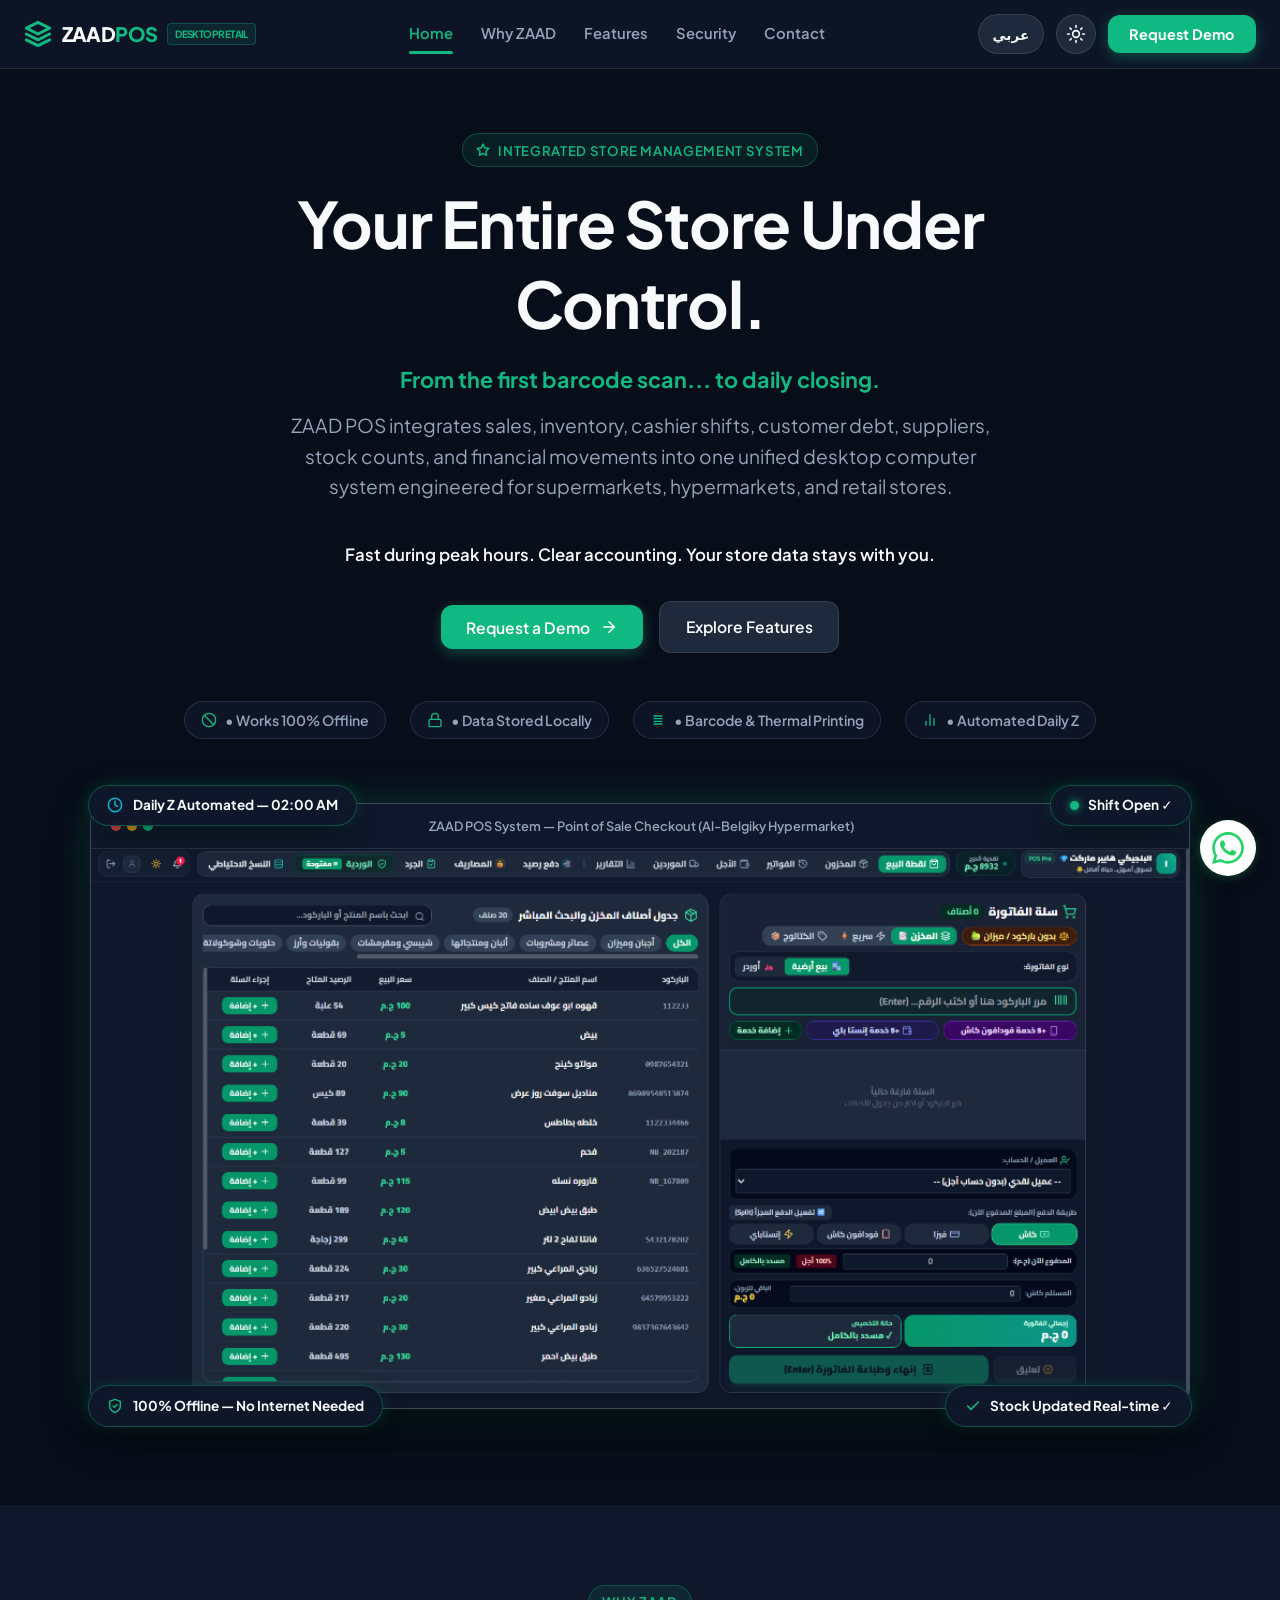
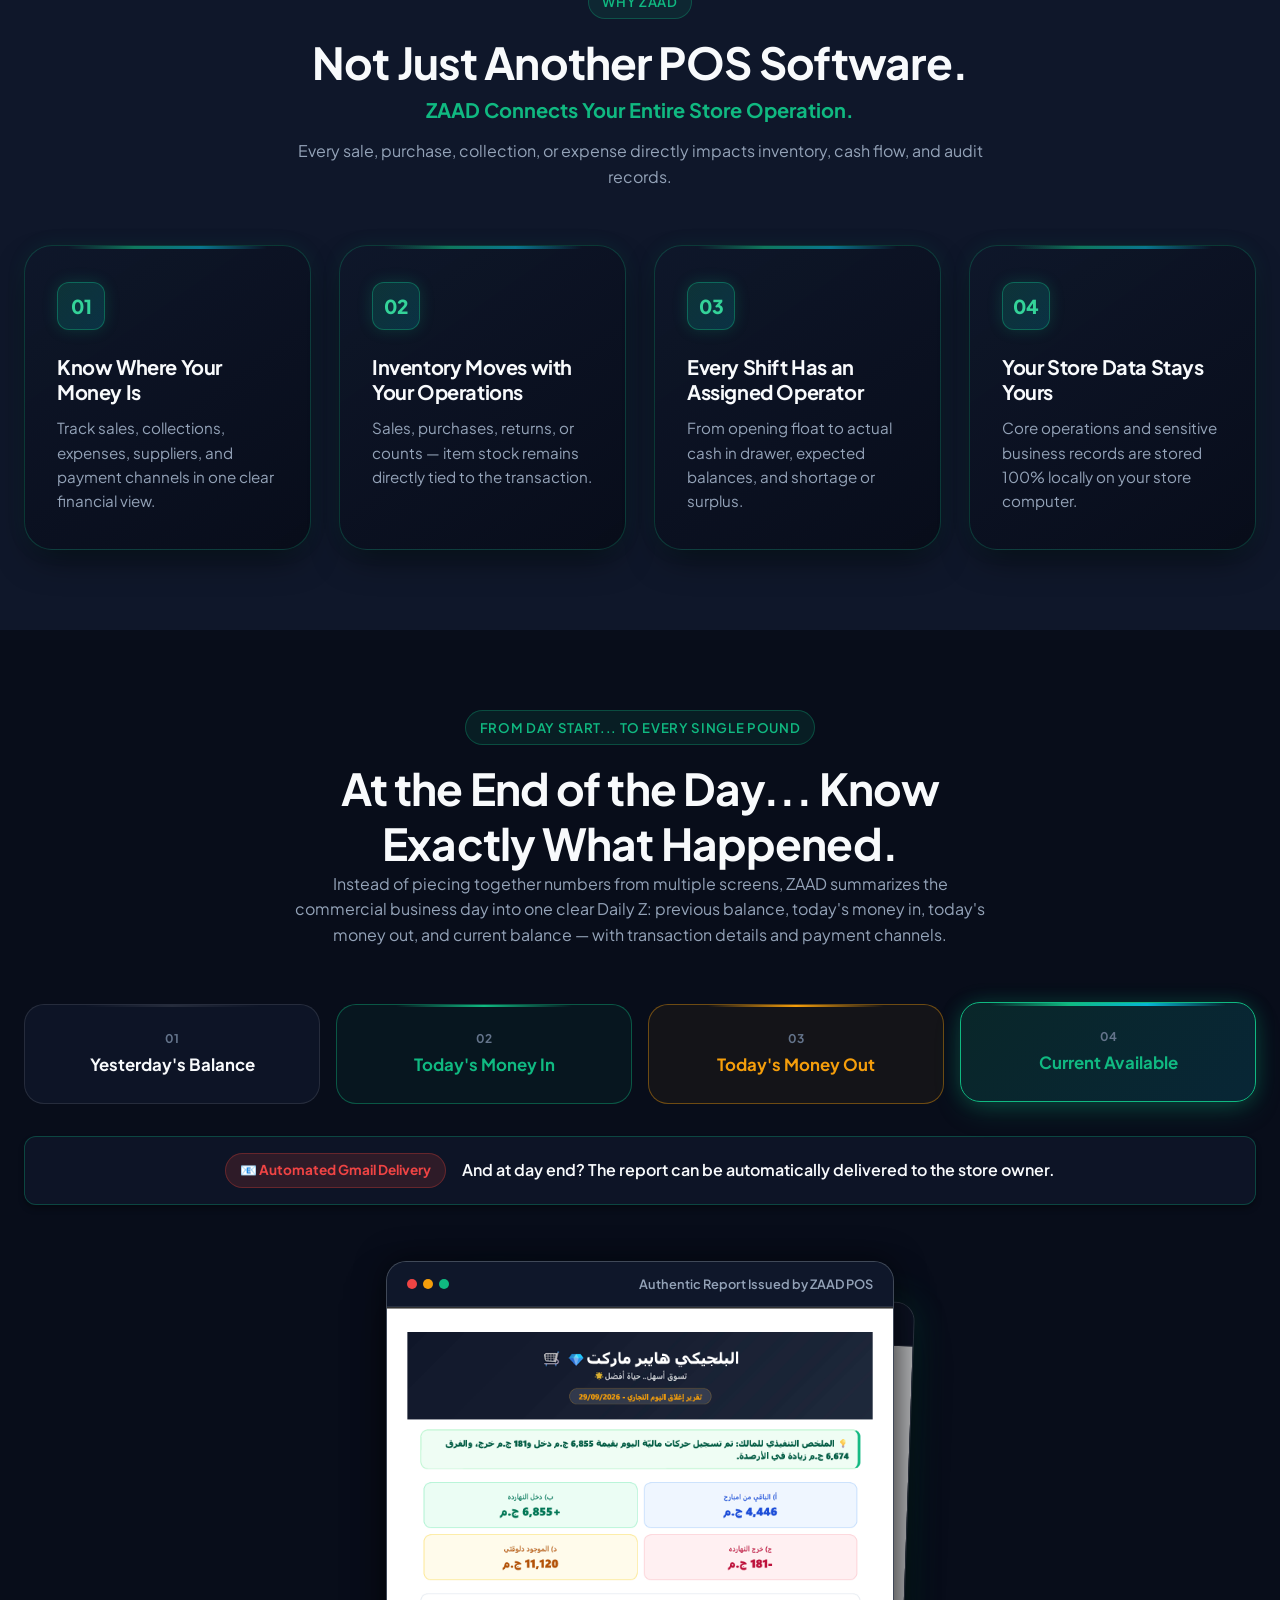
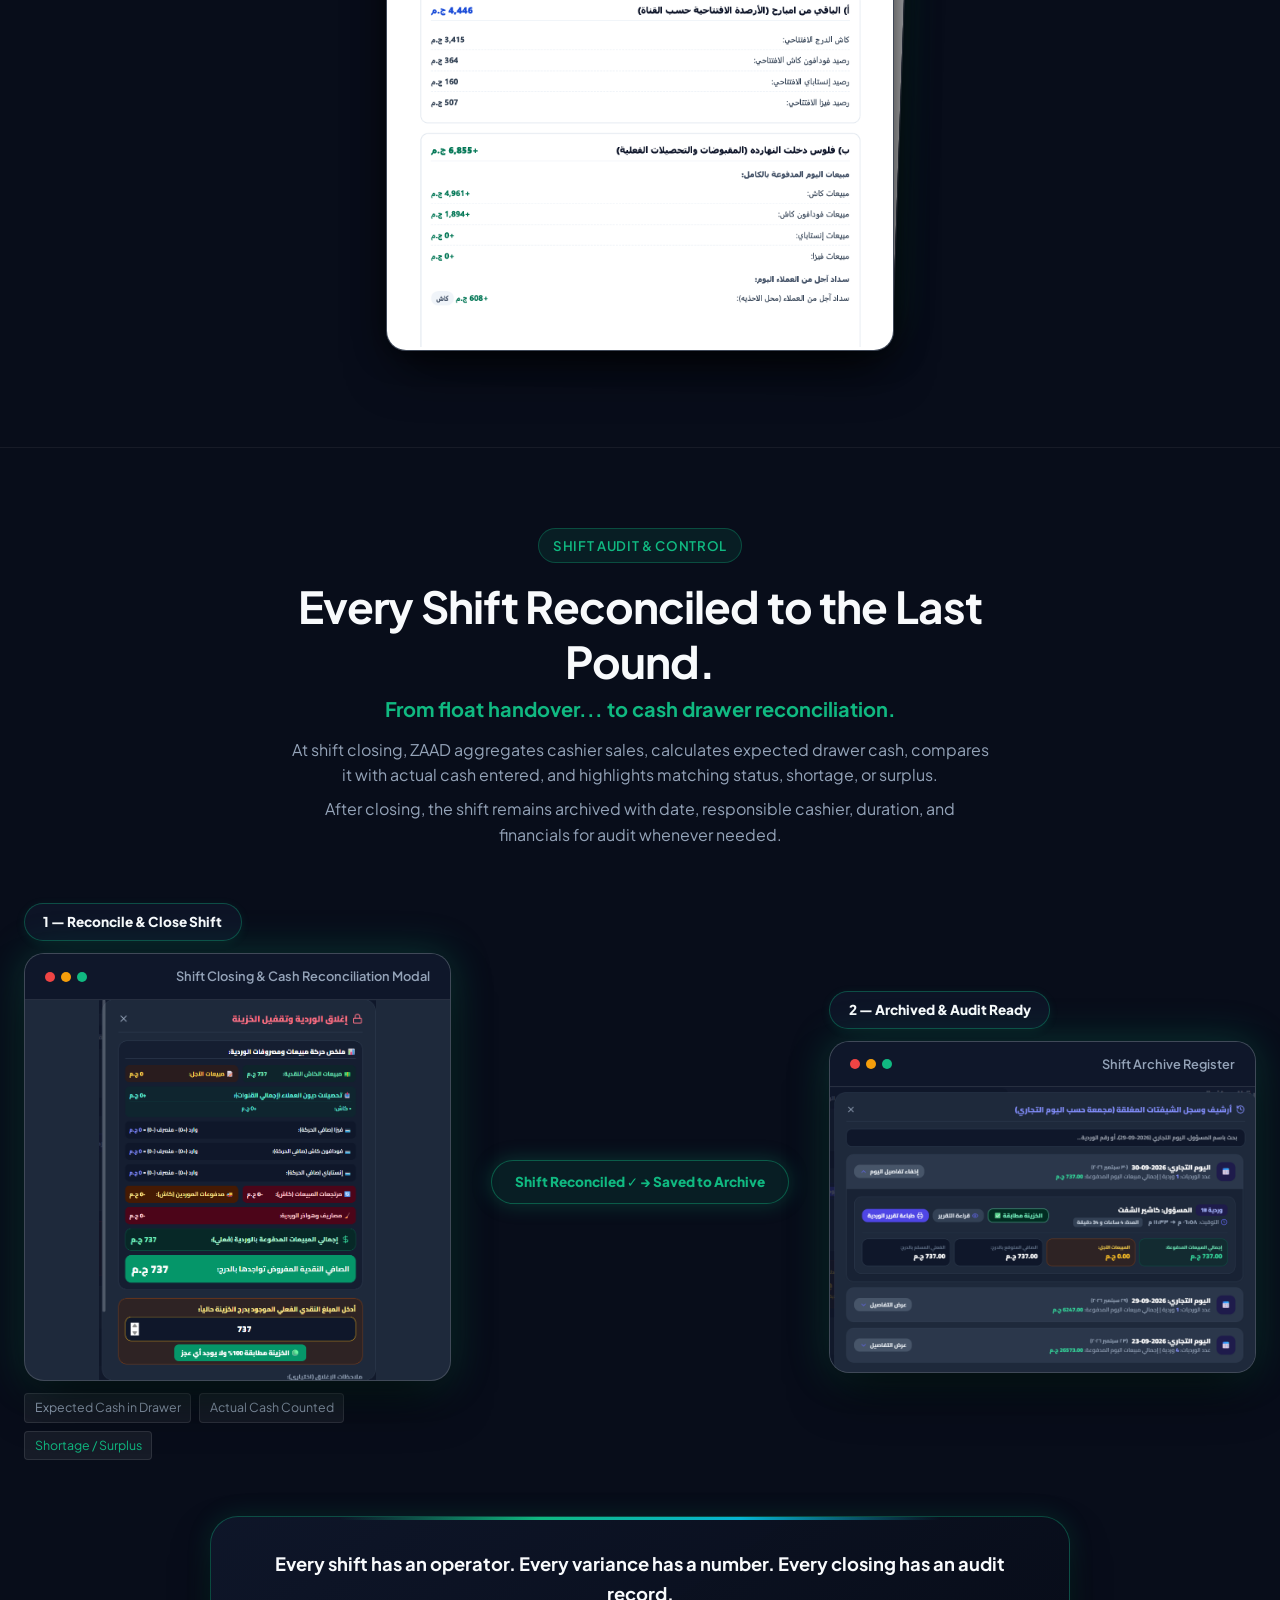
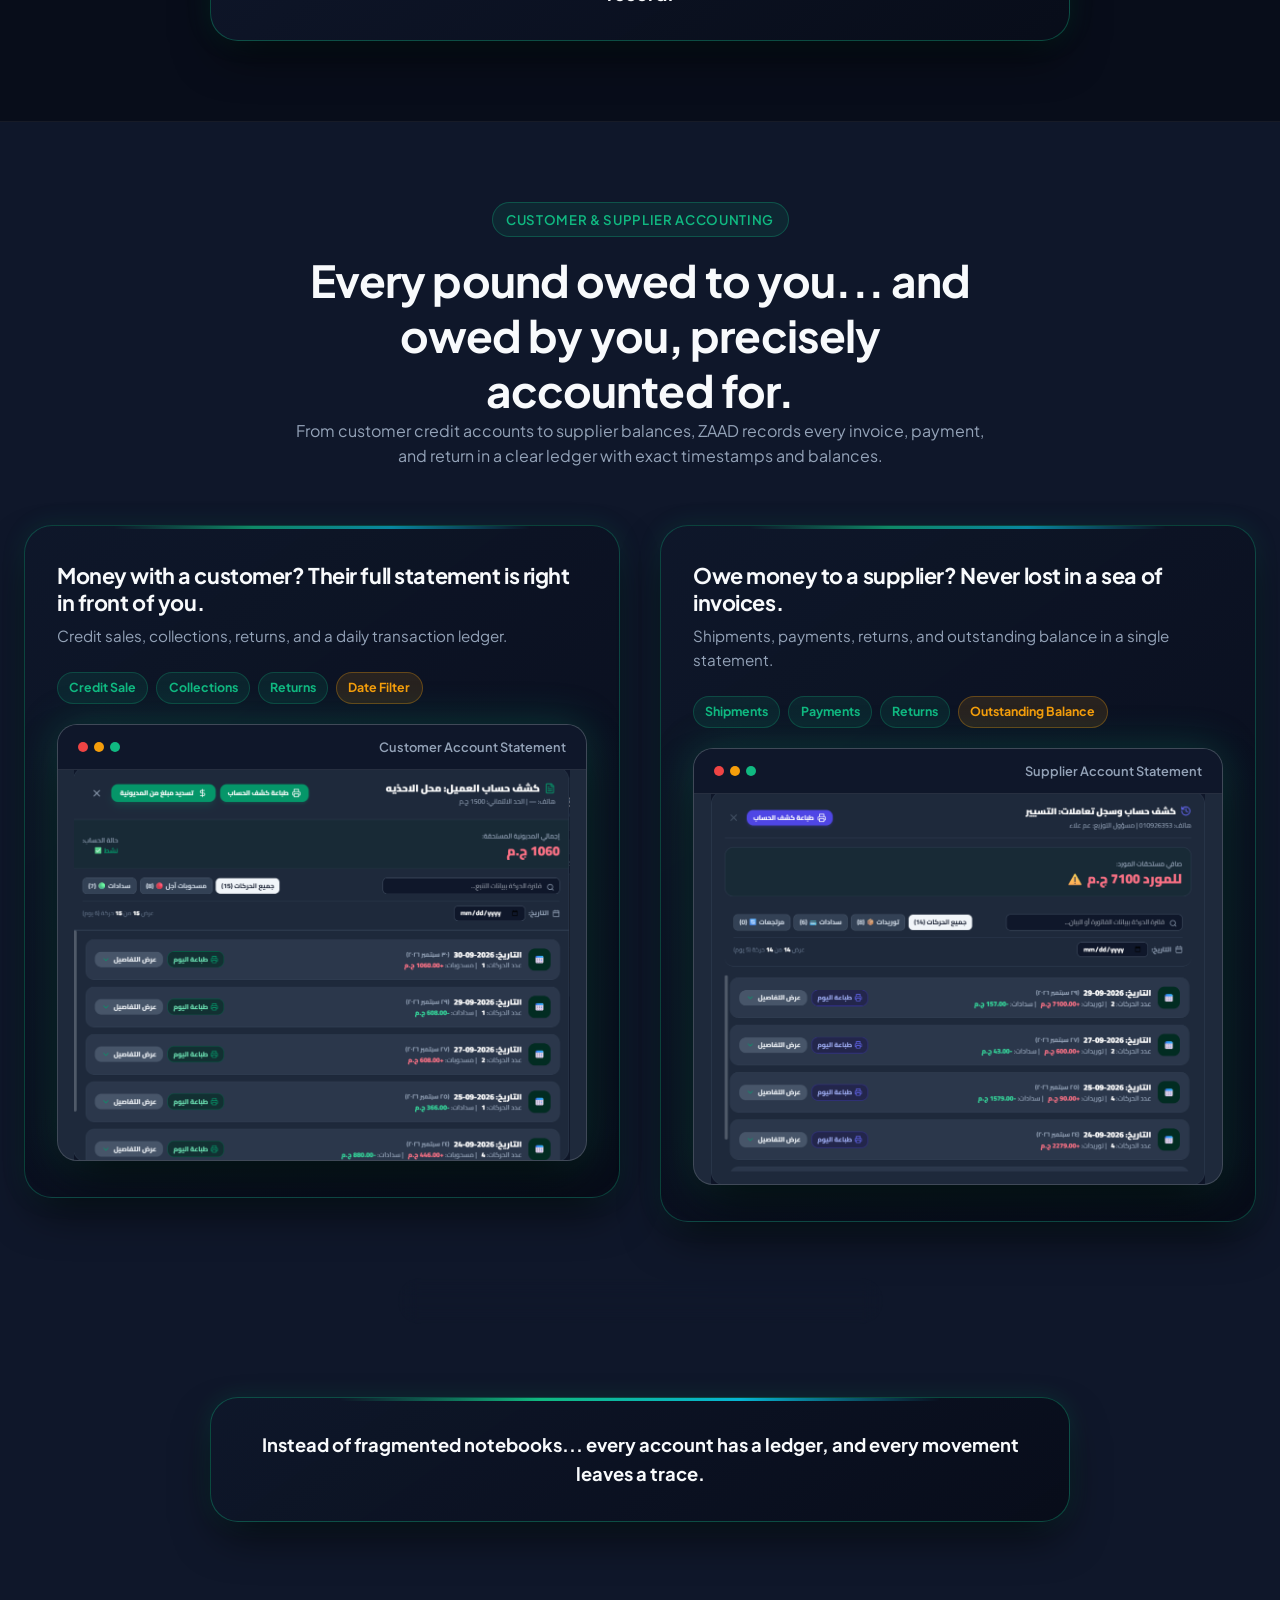
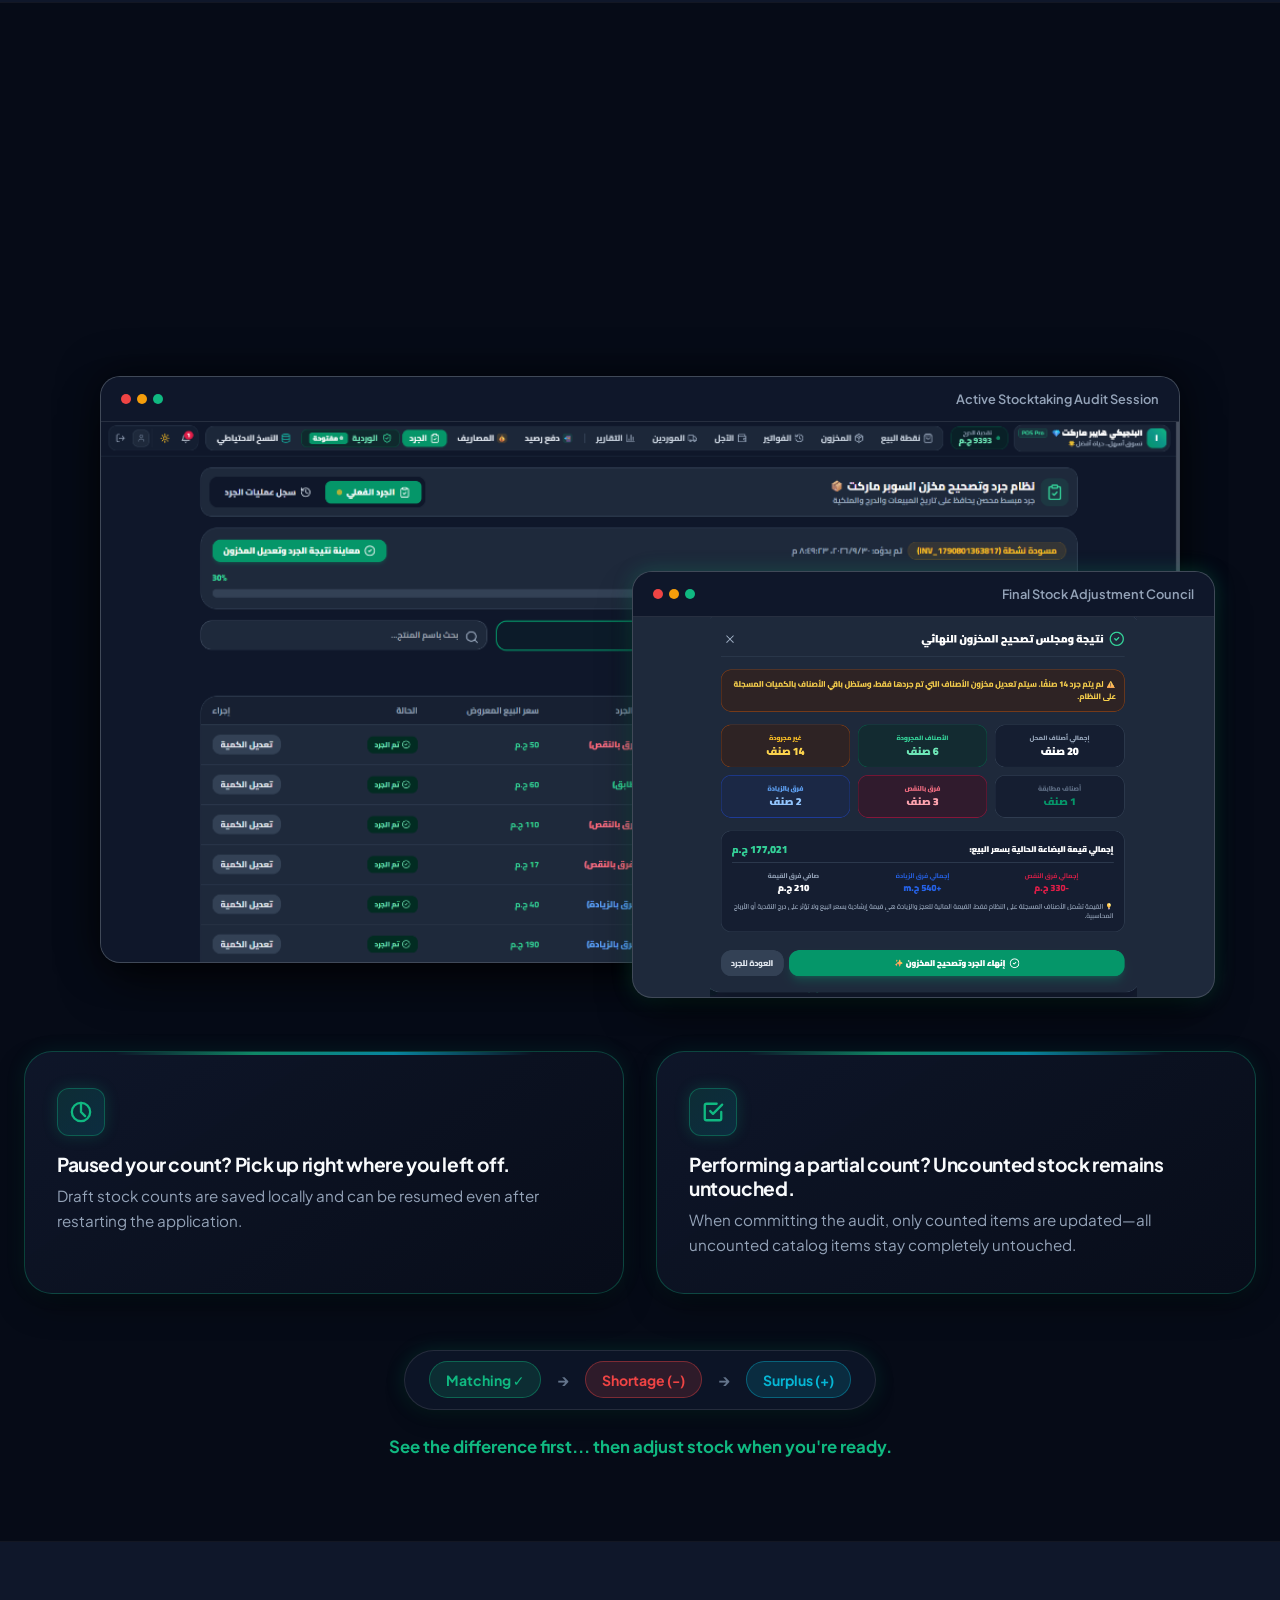
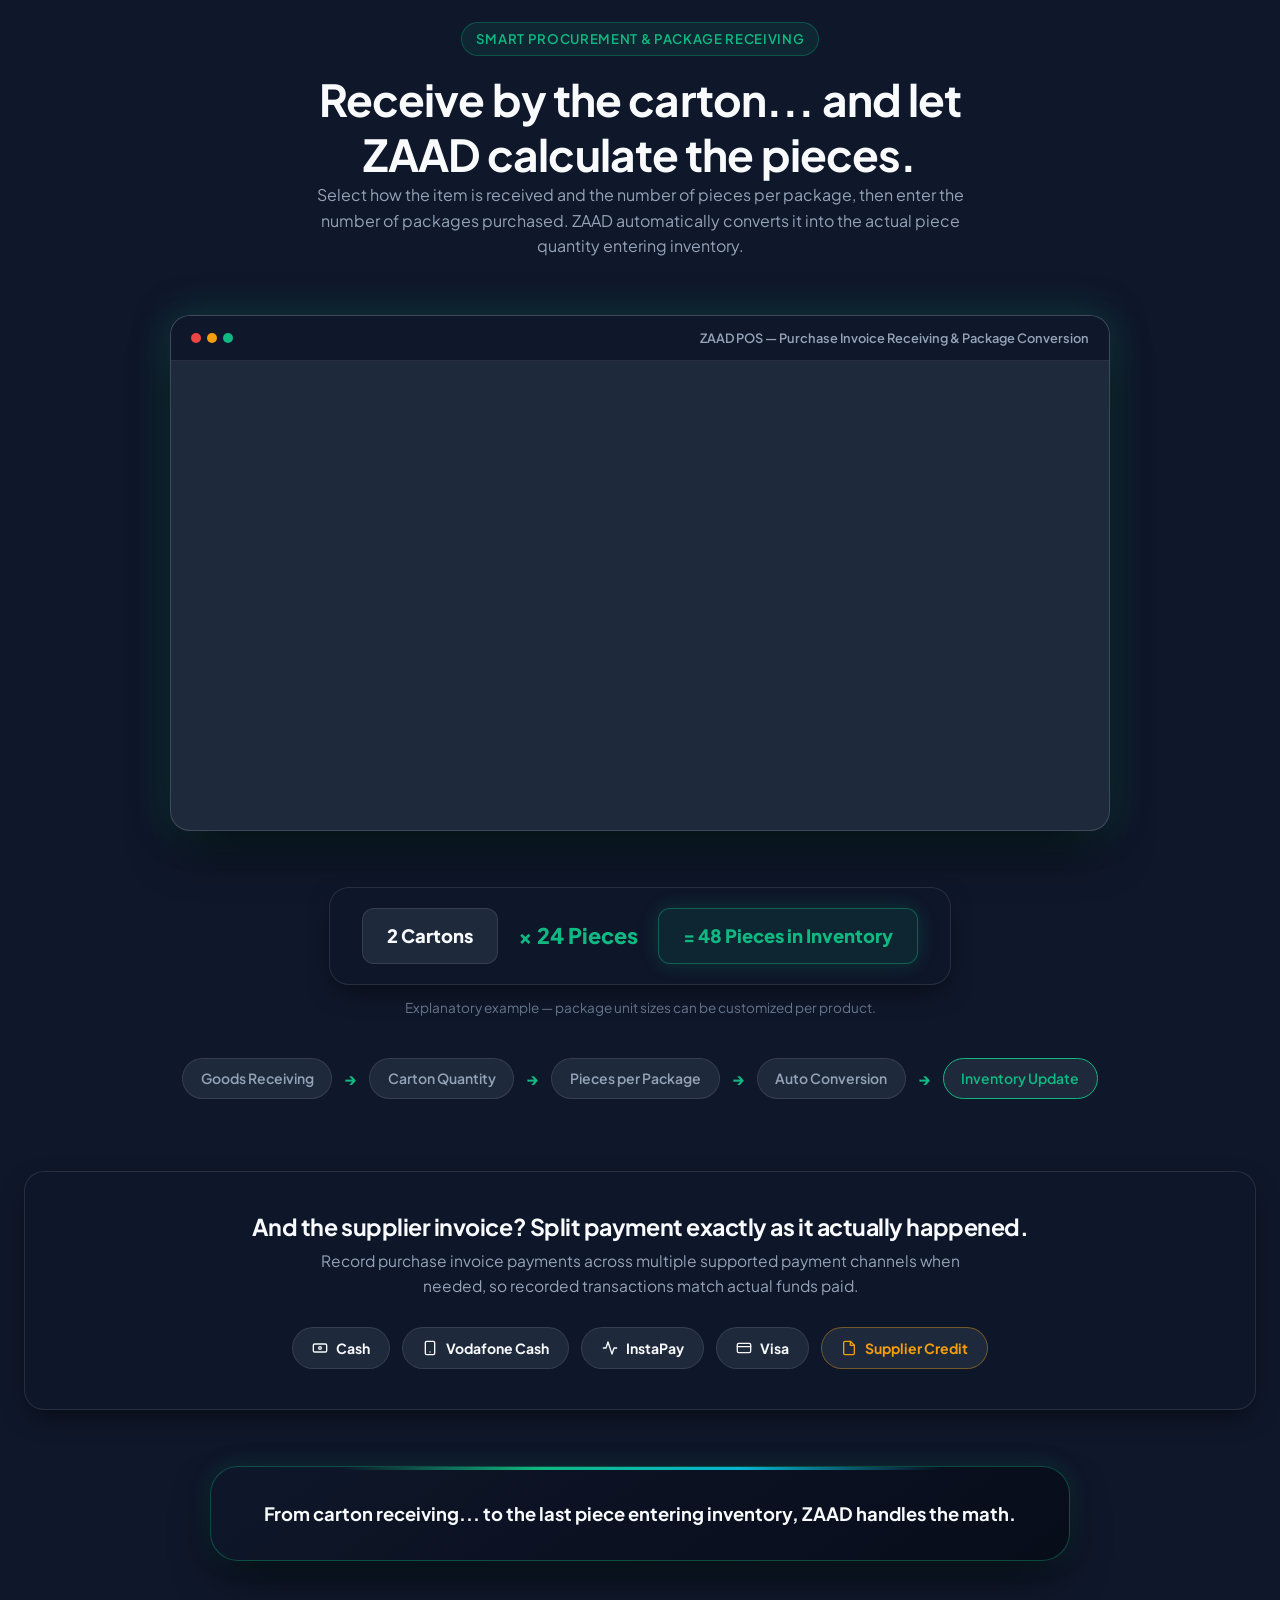
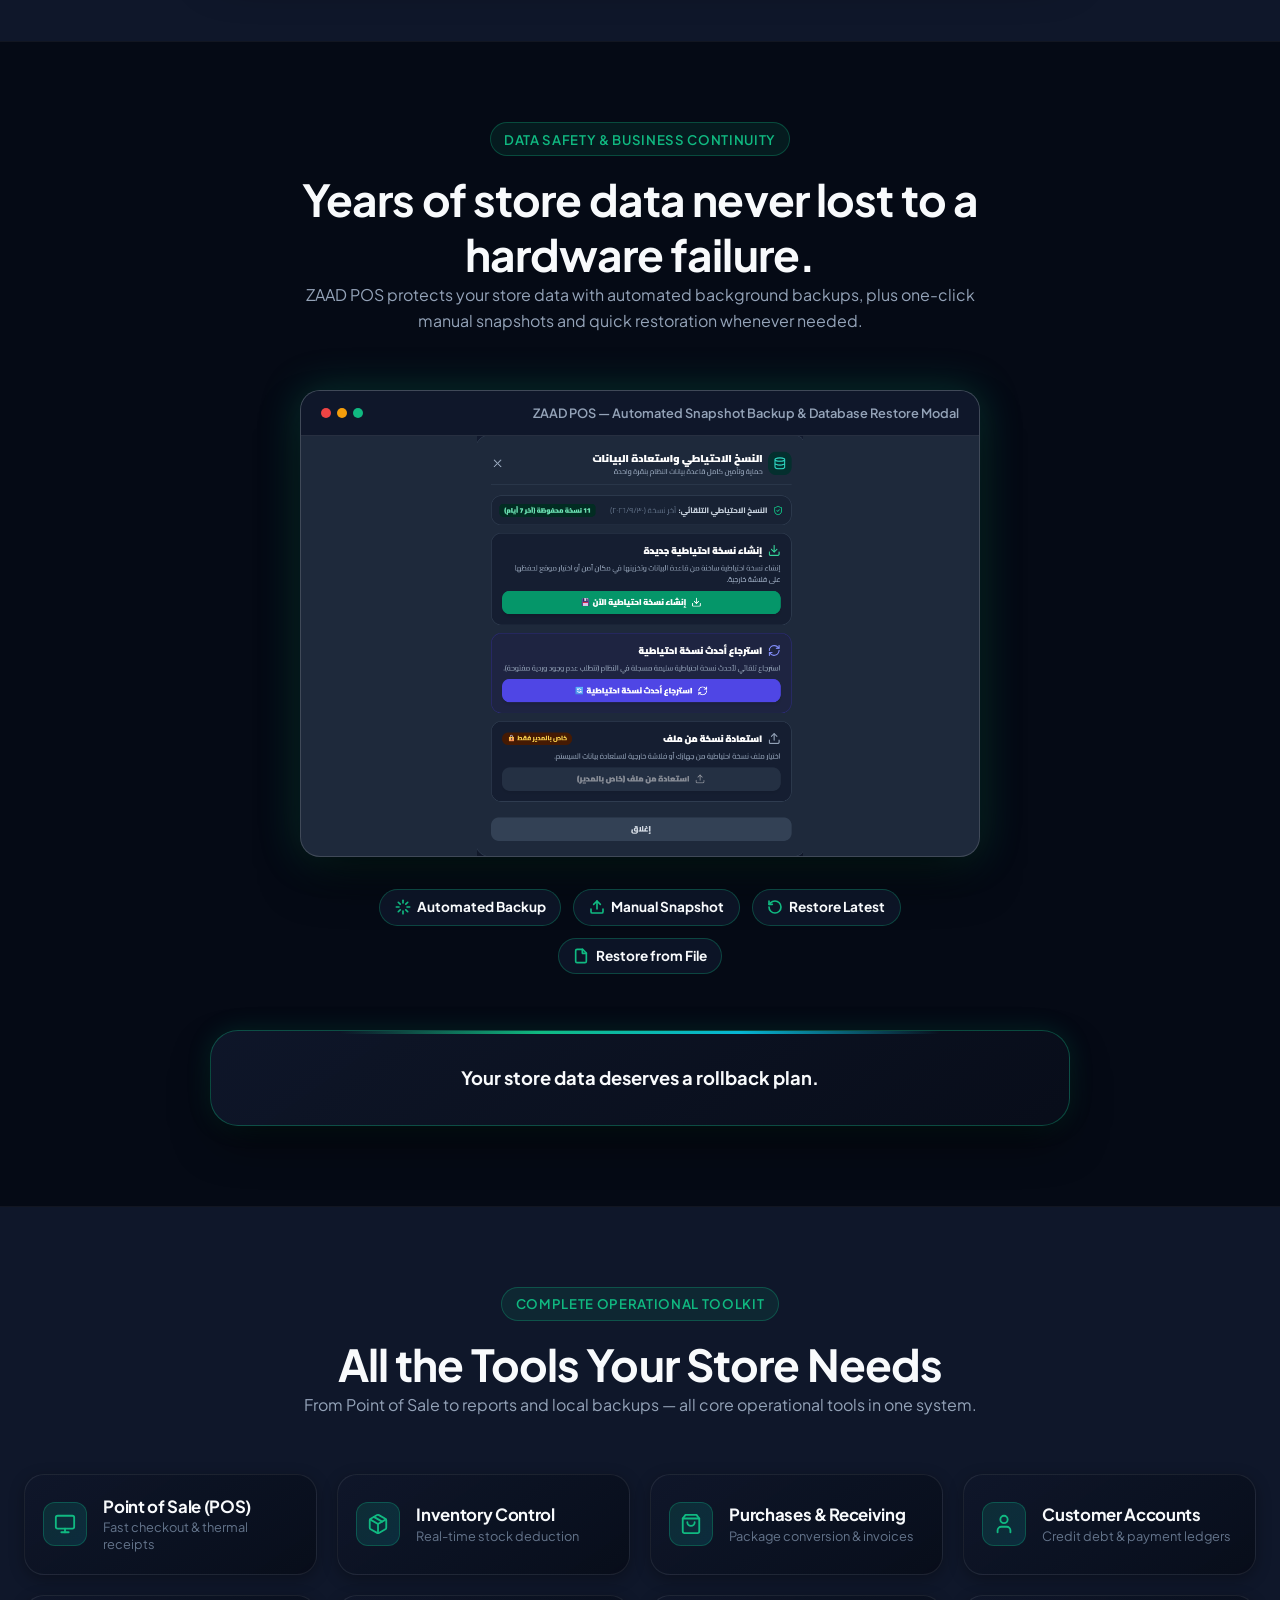
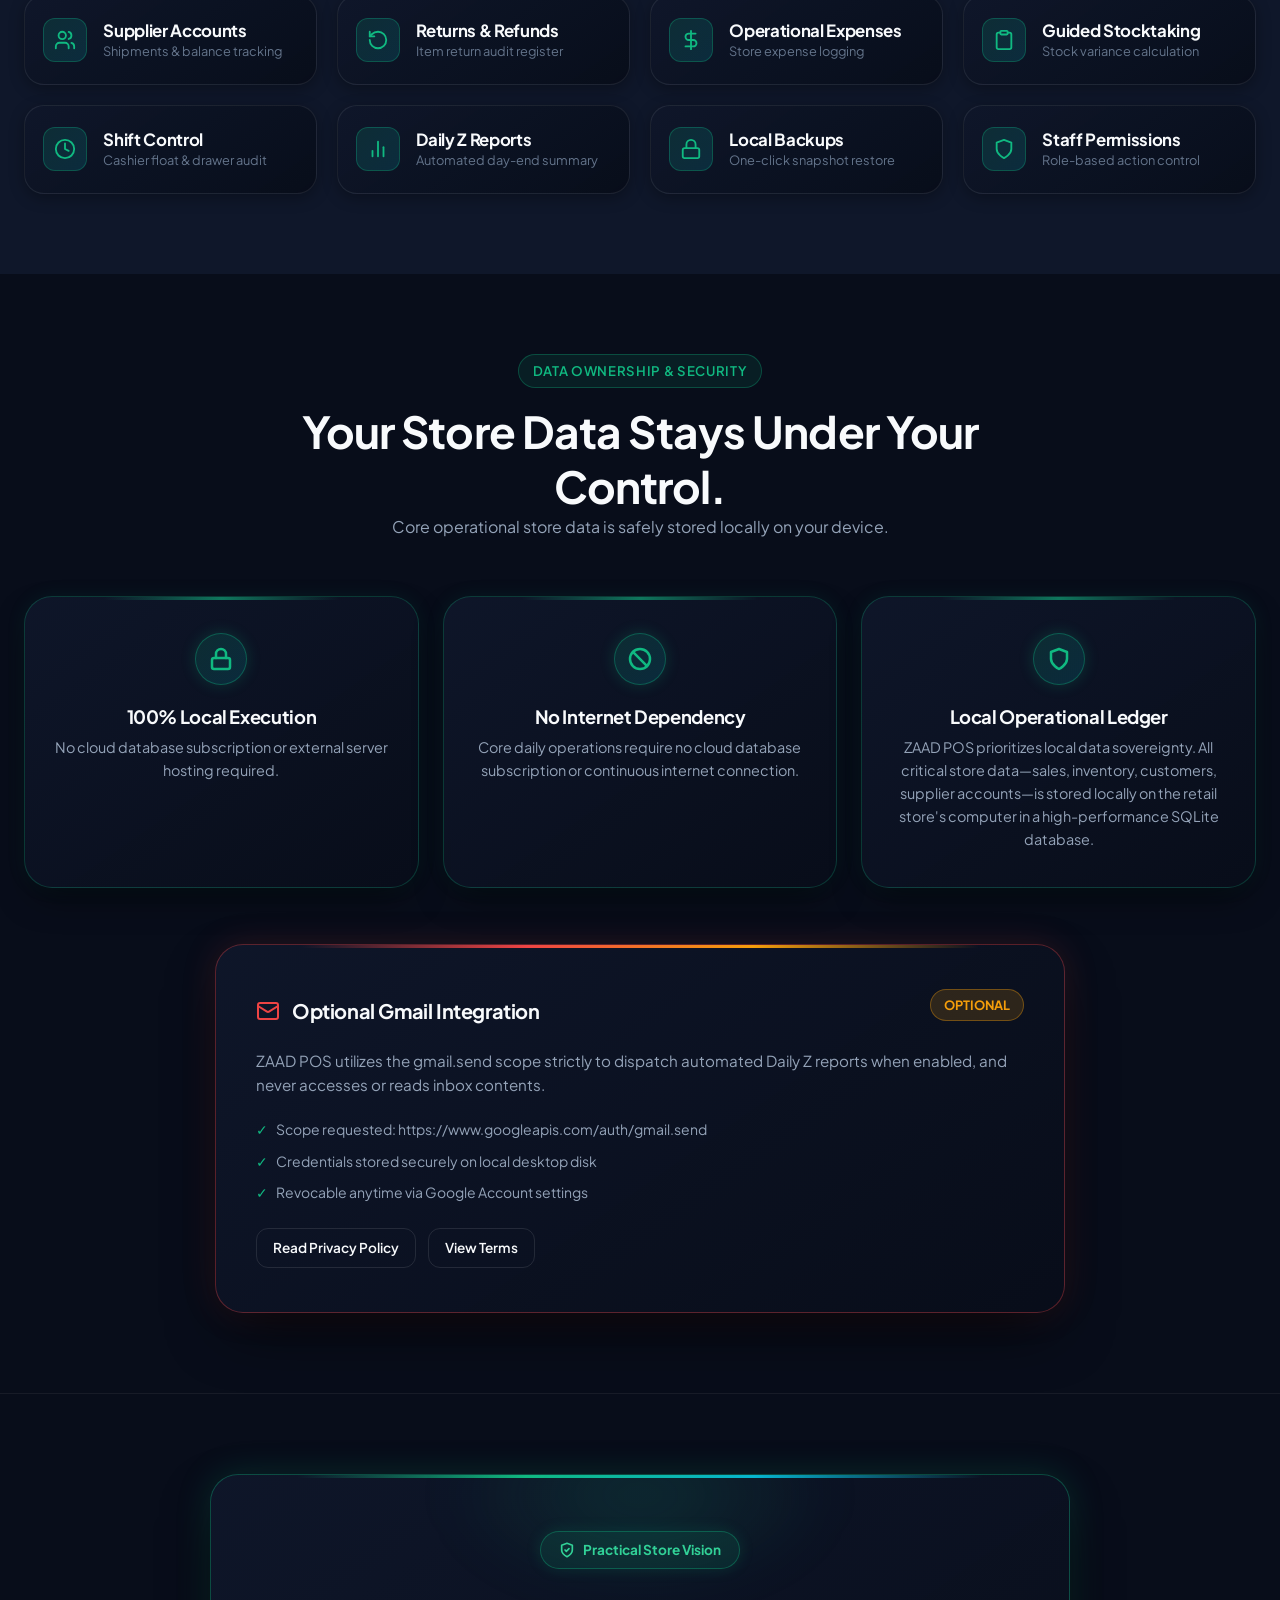
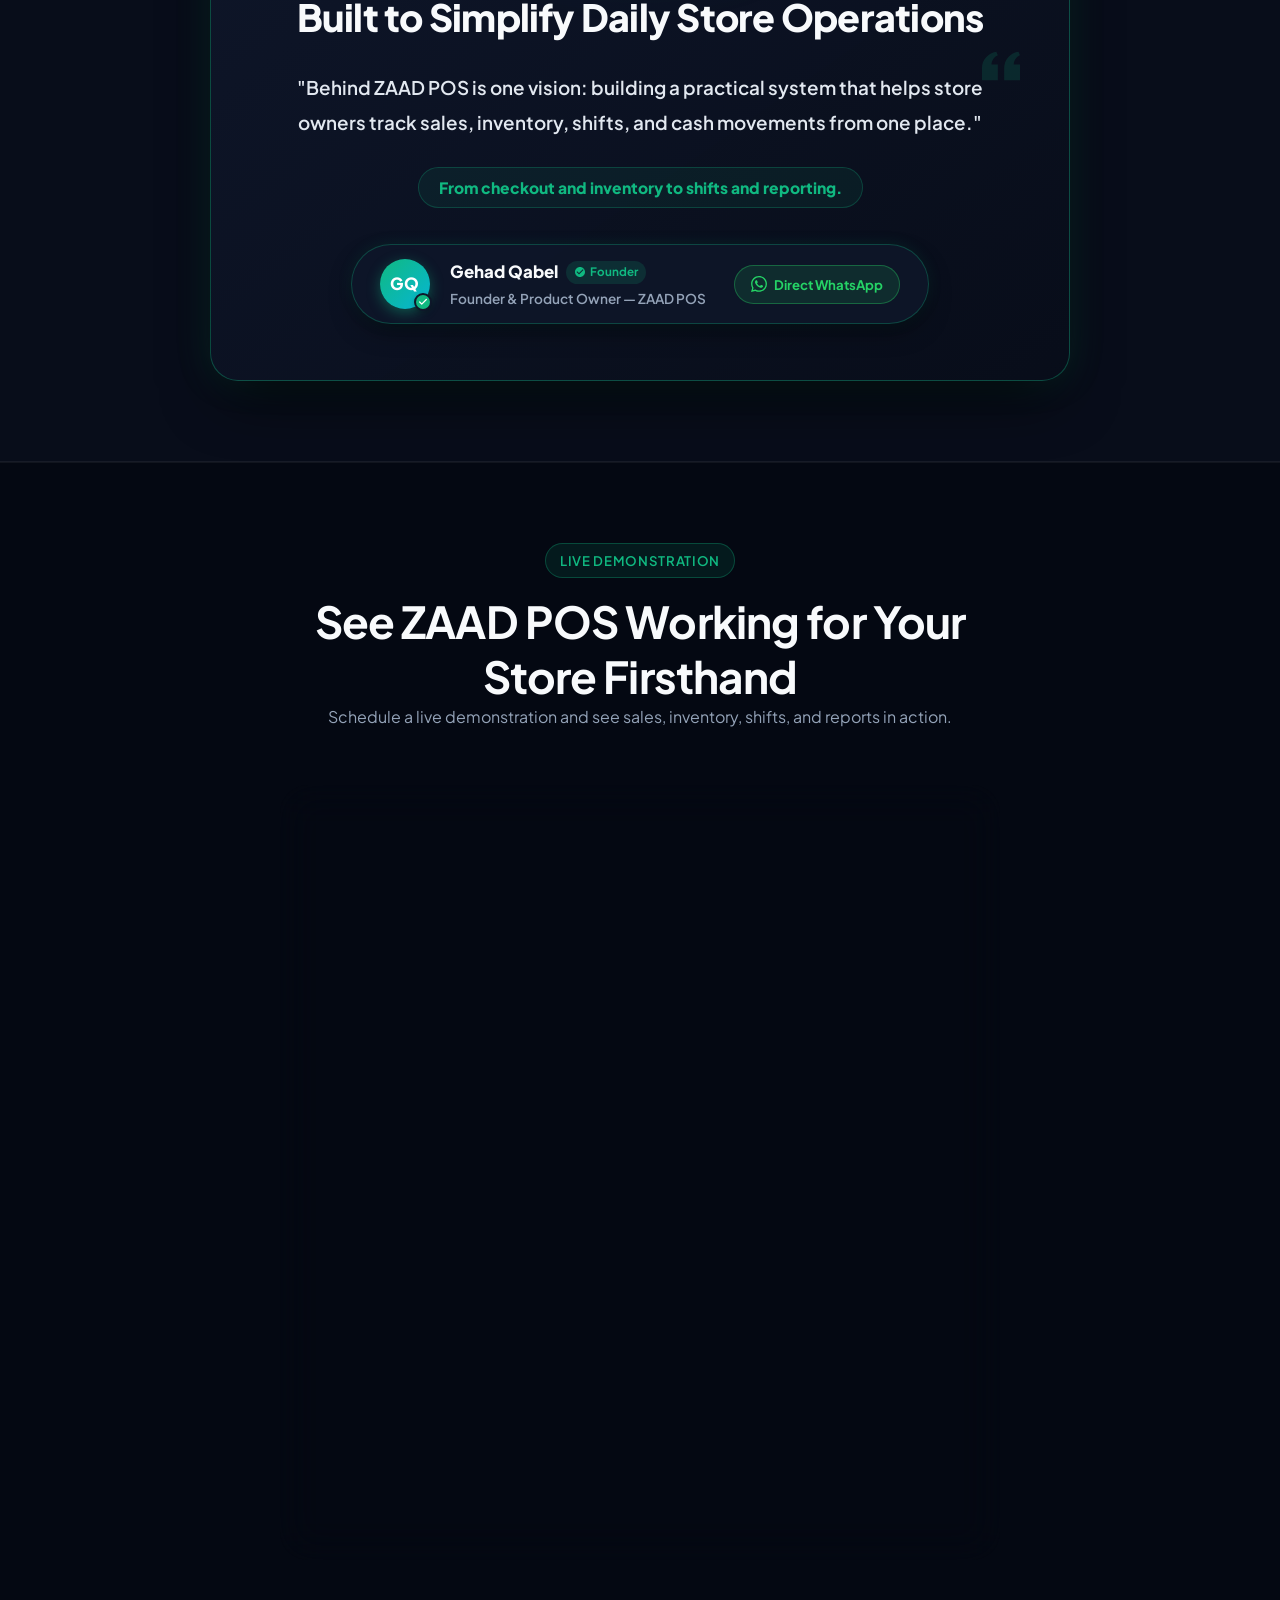
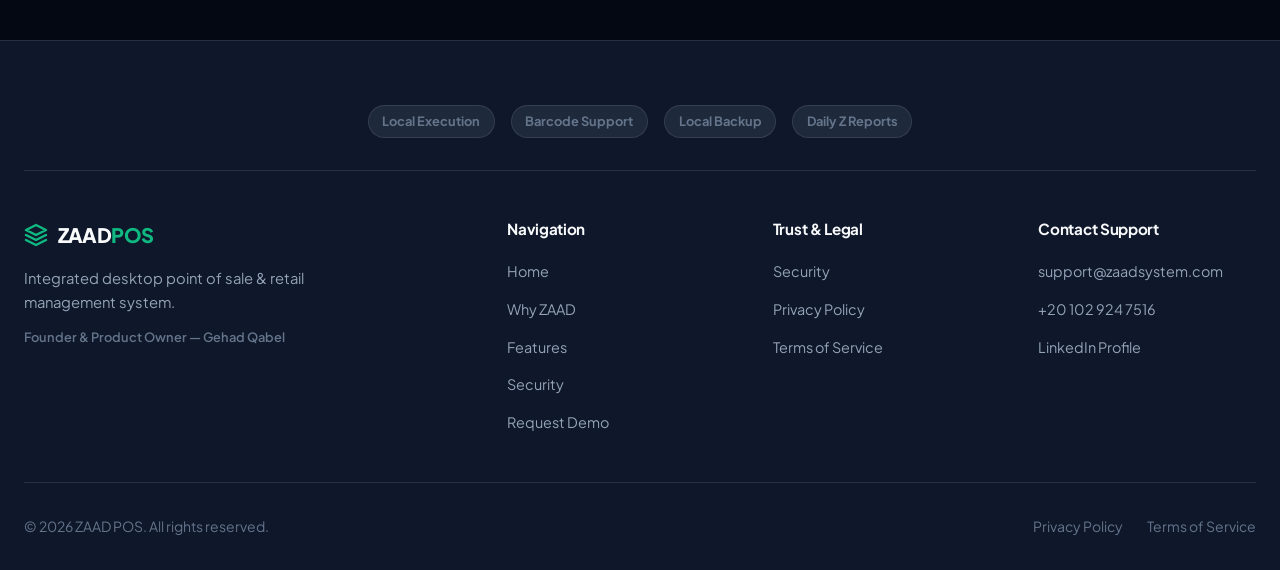
==== commit 8bcb707f: "feat(cta): redesign demo request card with modern executive luxury aesthetic, embedded icons, intera" ====
--- a/index.html
+++ b/index.html
@@ -29,7 +29,7 @@
   <link href="https://fonts.googleapis.com/css2?family=Cairo:wght@400;500;600;700;800&family=Plus+Jakarta+Sans:wght@400;500;600;700;800&display=swap" rel="stylesheet">
 
   <!-- Main Stylesheet -->
-  <link rel="stylesheet" href="assets/css/styles.css?v=2.6">
+  <link rel="stylesheet" href="assets/css/styles.css?v=2.7">
 
   <!-- Structured JSON-LD Data -->
   <script type="application/ld+json">
@@ -931,40 +931,91 @@
 
         <!-- 3-Field Demo Form Conversion Card -->
         <div class="cta-conversion-box fade-up">
-          <form onsubmit="event.preventDefault(); window.location.href='mailto:support@zaadsystem.com?subject=ZAAD%20POS%20Demo%20Request&body=Hello%20ZAAD%20POS%20Team,%0A%0AI%20would%20like%20to%20request%20a%20demo%20for%20my%20store.';">
+          <!-- Executive Header inside Card -->
+          <div class="cta-card-header">
+            <div class="cta-card-badge">
+              <span class="live-dot-pulse"></span>
+              <span data-i18n="cta_card_badge">⚡ تجربة حية مجانية • بدون أي شروط</span>
+            </div>
+            <h3 class="cta-card-title" data-i18n="cta_card_title">ابدأ تجربة نظام زاد في متجرك</h3>
+            <p class="cta-card-desc" data-i18n="cta_card_desc">املأ بيانات نشاطك وسنتواصل معك فوراً لتجهيز نسختك التجريبية وتدريبك عليها.</p>
+          </div>
+
+          <form id="demo-conversion-form">
             <!-- Field 1: Store Name -->
             <div class="cta-form-group">
-              <label class="cta-form-label" data-i18n="form_store_label">Business / Store Name</label>
-              <input type="text" class="cta-form-input" placeholder="e.g. Al-Belgiky Hypermarket" data-i18n-ph="form_store_ph" required>
+              <label class="cta-form-label" for="cta-store-name">
+                <span data-i18n="form_store_label">Business / Store Name</span>
+              </label>
+              <div class="cta-input-wrapper">
+                <span class="cta-input-icon">
+                  <svg xmlns="http://www.w3.org/2000/svg" width="19" height="19" viewBox="0 0 24 24" fill="none" stroke="currentColor" stroke-width="2" stroke-linecap="round" stroke-linejoin="round"><path d="M3 9l9-7 9 7v11a2 2 0 0 1-2 2H5a2 2 0 0 1-2-2z"/><polyline points="9 22 9 12 15 12 15 22"/></svg>
+                </span>
+                <input id="cta-store-name" type="text" class="cta-form-input" placeholder="e.g. Al-Belgiky Hypermarket" data-i18n-ph="form_store_ph" required>
+              </div>
             </div>
 
             <!-- Field 2: Phone / WhatsApp -->
             <div class="cta-form-group">
-              <label class="cta-form-label" data-i18n="form_contact_label">Contact Email or Phone</label>
-              <input type="text" class="cta-form-input" placeholder="e.g. owner@example.com or 010xxxxxxxx" data-i18n-ph="form_contact_ph" required>
+              <label class="cta-form-label" for="cta-store-contact">
+                <span data-i18n="form_contact_label">Contact Email or Phone</span>
+              </label>
+              <div class="cta-input-wrapper">
+                <span class="cta-input-icon">
+                  <svg xmlns="http://www.w3.org/2000/svg" width="19" height="19" viewBox="0 0 24 24" fill="none" stroke="currentColor" stroke-width="2" stroke-linecap="round" stroke-linejoin="round"><path d="M22 16.92v3a2 2 0 0 1-2.18 2 19.79 19.79 0 0 1-8.63-3.07 19.5 19.5 0 0 1-6-6 19.79 19.79 0 0 1-3.07-8.67A2 2 0 0 1 4.11 2h3a2 2 0 0 1 2 1.72 12.84 12.84 0 0 0 .7 2.81 2 2 0 0 1-.45 2.11L8.09 9.91a16 16 0 0 0 6 6l1.27-1.27a2 2 0 0 1 2.11-.45 12.84 12.84 0 0 0 2.81.7A2 2 0 0 1 22 16.92z"/></svg>
+                </span>
+                <input id="cta-store-contact" type="text" class="cta-form-input" placeholder="e.g. owner@example.com or 010xxxxxxxx" data-i18n-ph="form_contact_ph" required>
+              </div>
             </div>
 
             <!-- Field 3: Store Type -->
-            <div class="cta-form-group" style="margin-bottom:1.5rem;">
-              <label class="cta-form-label" data-i18n="form_type_label">Store Type</label>
-              <select class="cta-form-select">
-                <option data-i18n="form_type_opt1">Supermarket</option>
-                <option data-i18n="form_type_opt2">Hypermarket</option>
-                <option data-i18n="form_type_opt3">Minimarket / Grocery</option>
-                <option data-i18n="form_type_opt4">Retail Store</option>
-              </select>
+            <div class="cta-form-group">
+              <label class="cta-form-label" for="cta-store-type">
+                <span data-i18n="form_type_label">Store Type</span>
+              </label>
+              <div class="cta-input-wrapper cta-select-wrapper">
+                <span class="cta-input-icon">
+                  <svg xmlns="http://www.w3.org/2000/svg" width="19" height="19" viewBox="0 0 24 24" fill="none" stroke="currentColor" stroke-width="2" stroke-linecap="round" stroke-linejoin="round"><circle cx="8" cy="21" r="1"/><circle cx="19" cy="21" r="1"/><path d="M2.05 2.05h2l2.66 12.42a2 2 0 0 0 2 1.58h9.78a2 2 0 0 0 1.95-1.57l1.65-7.43H5.12"/></svg>
+                </span>
+                <select id="cta-store-type" class="cta-form-select">
+                  <option data-i18n="form_type_opt1">Supermarket</option>
+                  <option data-i18n="form_type_opt2">Hypermarket</option>
+                  <option data-i18n="form_type_opt3">Minimarket / Grocery</option>
+                  <option data-i18n="form_type_opt4">Retail Store</option>
+                </select>
+                <span class="cta-select-arrow">
+                  <svg xmlns="http://www.w3.org/2000/svg" width="18" height="18" viewBox="0 0 24 24" fill="none" stroke="currentColor" stroke-width="2.5" stroke-linecap="round" stroke-linejoin="round"><polyline points="6 9 12 15 18 9"/></svg>
+                </span>
+              </div>
             </div>
 
             <!-- Actions Row: Primary Submit & Secondary WhatsApp -->
             <div class="cta-actions-row">
-              <button type="submit" class="btn btn-primary" style="width:100%; justify-content:center;" data-i18n="cta_btn_primary">
-                Request Demo
+              <button type="submit" id="cta-submit-btn" class="btn btn-luxury-primary">
+                <svg xmlns="http://www.w3.org/2000/svg" width="19" height="19" viewBox="0 0 24 24" fill="none" stroke="currentColor" stroke-width="2.2" stroke-linecap="round" stroke-linejoin="round"><polygon points="5 3 19 12 5 21 5 3"/></svg>
+                <span data-i18n="cta_btn_primary">اطلب Demo</span>
               </button>
 
-              <a href="https://wa.me/201029247516?text=Hello,%20I%20would%20like%20to%20request%20a%20demo%20for%20ZAAD%20POS." target="_blank" rel="noopener noreferrer" class="btn btn-secondary" style="width:100%; justify-content:center;">
-                <svg xmlns="http://www.w3.org/2000/svg" width="18" height="18" viewBox="0 0 24 24" fill="none" stroke="currentColor" stroke-width="2" stroke-linecap="round" stroke-linejoin="round"><path d="M22 16.92v3a2 2 0 0 1-2.18 2 19.79 19.79 0 0 1-8.63-3.07 19.5 19.5 0 0 1-6-6 19.79 19.79 0 0 1-3.07-8.67A2 2 0 0 1 4.11 2h3a2 2 0 0 1 2 1.72 12.84 12.84 0 0 0 .7 2.81 2 2 0 0 1-.45 2.11L8.09 9.91a16 16 0 0 0 6 6l1.27-1.27a2 2 0 0 1 2.11-.45 12.84 12.84 0 0 0 2.81.7A2 2 0 0 1 22 16.92z"/></svg>
-                <span data-i18n="cta_btn_wa">Connect via WhatsApp</span>
+              <a id="cta-wa-link" href="https://wa.me/201029247516?text=%D9%85%D8%B1%D8%AD%D8%A8%D9%8B%D8%A7%D8%8C%20%D8%A3%D8%B1%D9%8A%D8%AF%20%D8%AA%D8%AC%D8%B1%D8%A8%D8%A9%20%D9%86%D8%B8%D8%A7%D9%85%20%D8%B2%D8%A7%D8%AF%20ZAAD%20POS%20%D9%84%D9%85%D8%AA%D8%AC%D8%B1%D9%8A." target="_blank" rel="noopener noreferrer" class="btn btn-luxury-wa">
+                <svg xmlns="http://www.w3.org/2000/svg" width="19" height="19" viewBox="0 0 24 24" fill="currentColor"><path d="M.057 24l1.687-6.163c-1.041-1.804-1.588-3.849-1.587-5.946.003-6.556 5.338-11.891 11.893-11.891 3.181.001 6.167 1.24 8.413 3.488 2.245 2.248 3.481 5.236 3.48 8.414-.003 6.557-5.338 11.892-11.893 11.892-1.99-.001-3.951-.5-5.688-1.448l-6.305 1.654zm6.597-3.807c1.676.995 3.276 1.591 5.392 1.592 5.448 0 9.886-4.434 9.889-9.885.002-5.462-4.415-9.89-9.881-9.892-5.452 0-9.887 4.434-9.889 9.884-.001 2.225.651 3.891 1.746 5.634l-.999 3.648 3.742-.981zm11.387-5.464c-.074-.124-.272-.198-.57-.347-.297-.149-1.758-.868-2.031-.967-.272-.099-.47-.149-.669.149-.198.297-.768.967-.941 1.165-.173.198-.347.223-.644.074-.297-.149-1.255-.462-2.39-1.475-.883-.788-1.48-1.761-1.653-2.059-.173-.297-.018-.458.13-.606.134-.133.297-.347.446-.521.151-.172.2-.296.3-.495.099-.198.05-.372-.025-.521-.075-.148-.669-1.611-.916-2.206-.242-.579-.487-.501-.669-.51l-.57-.01c-.198 0-.52.074-.792.372s-1.04 1.016-1.04 2.479 1.065 2.876 1.213 3.074c.149.198 2.095 3.2 5.076 4.487.709.306 1.263.489 1.694.626.712.226 1.36.194 1.872.118.572-.085 1.758-.719 2.006-1.413.248-.695.248-1.29.173-1.414z"/></svg>
+                <span data-i18n="cta_btn_wa">تواصل على WhatsApp</span>
               </a>
+            </div>
+
+            <!-- Micro Trust Ribbon -->
+            <div class="cta-trust-guarantees">
+              <span class="cta-trust-tag">
+                <svg xmlns="http://www.w3.org/2000/svg" width="14" height="14" viewBox="0 0 24 24" fill="none" stroke="currentColor" stroke-width="2.5" stroke-linecap="round" stroke-linejoin="round"><polyline points="20 6 9 17 4 12"/></svg>
+                <span data-i18n="cta_trust_instant">استجابة وتجهيز سريع</span>
+              </span>
+              <span class="cta-trust-tag">
+                <svg xmlns="http://www.w3.org/2000/svg" width="14" height="14" viewBox="0 0 24 24" fill="none" stroke="currentColor" stroke-width="2.5" stroke-linecap="round" stroke-linejoin="round"><polyline points="20 6 9 17 4 12"/></svg>
+                <span data-i18n="cta_trust_free">بدون أي التزام أو اشتراك</span>
+              </span>
+              <span class="cta-trust-tag">
+                <svg xmlns="http://www.w3.org/2000/svg" width="14" height="14" viewBox="0 0 24 24" fill="none" stroke="currentColor" stroke-width="2.5" stroke-linecap="round" stroke-linejoin="round"><polyline points="20 6 9 17 4 12"/></svg>
+                <span data-i18n="cta_trust_offline">يعمل Offline بالكامل</span>
+              </span>
             </div>
           </form>
         </div>
@@ -1076,7 +1127,7 @@
   </a>
 
   <!-- i18n Engine & Main JavaScript -->
-  <script src="assets/js/i18n.js?v=2.6"></script>
-  <script src="assets/js/main.js?v=2.6"></script>
+  <script src="assets/js/i18n.js?v=2.7"></script>
+  <script src="assets/js/main.js?v=2.7"></script>
 </body>
 </html>
--- a/assets/css/styles.css
+++ b/assets/css/styles.css
@@ -2402,63 +2402,339 @@
   border-color: #e2e8f0;
 }
 
+/* ==========================================================================
+   Section 11: Flagship Conversion Box & Luxury Form Inputs
+   ========================================================================== */
+.cta-conversion-box {
+  max-width: 720px;
+  margin: 3.5rem auto 0;
+  position: relative !important;
+  overflow: hidden !important;
+  border-radius: var(--radius-xl) !important;
+  padding: 3.25rem 2.75rem !important;
+  transition: transform var(--transition-normal), box-shadow var(--transition-normal) !important;
+}
+
+[data-theme="dark"] .cta-conversion-box {
+  background: radial-gradient(ellipse at 50% -20%, rgba(16, 185, 129, 0.15), transparent 70%),
+              linear-gradient(155deg, rgba(15, 23, 42, 0.96) 0%, rgba(8, 13, 26, 0.98) 100%) !important;
+  border: 1.5px solid rgba(16, 185, 129, 0.35) !important;
+  box-shadow: 0 30px 70px -15px rgba(0, 0, 0, 0.85), 0 0 40px rgba(16, 185, 129, 0.16) !important;
+  backdrop-filter: blur(20px) !important;
+  -webkit-backdrop-filter: blur(20px) !important;
+}
+
+[data-theme="light"] .cta-conversion-box {
+  background: radial-gradient(ellipse at 50% -20%, rgba(16, 185, 129, 0.1), transparent 70%),
+              linear-gradient(180deg, #ffffff 0%, #f8fafc 100%) !important;
+  border: 1.5px solid rgba(16, 185, 129, 0.35) !important;
+  box-shadow: 0 25px 60px -10px rgba(16, 185, 129, 0.12), 0 10px 25px -5px rgba(15, 23, 42, 0.05) !important;
+}
+
+.cta-conversion-box::before {
+  content: '';
+  position: absolute;
+  top: 0;
+  left: 8%;
+  right: 8%;
+  height: 3px;
+  background: linear-gradient(90deg, transparent, var(--accent-emerald) 35%, var(--accent-cyan) 65%, transparent);
+  border-radius: 9999px;
+  pointer-events: none;
+}
+
+/* Header inside Card */
+.cta-card-header {
+  text-align: center;
+  margin-bottom: 2.25rem;
+}
+
+.cta-card-badge {
+  display: inline-flex;
+  align-items: center;
+  gap: 0.5rem;
+  padding: 0.4rem 1.15rem;
+  border-radius: 9999px;
+  font-size: 0.85rem;
+  font-weight: 700;
+  margin-bottom: 0.85rem;
+  box-shadow: 0 2px 8px rgba(0, 0, 0, 0.1);
+}
+
+[data-theme="dark"] .cta-card-badge {
+  background: rgba(16, 185, 129, 0.12);
+  border: 1px solid rgba(16, 185, 129, 0.35);
+  color: #34d399;
+}
+
+[data-theme="light"] .cta-card-badge {
+  background: rgba(16, 185, 129, 0.1);
+  border: 1px solid rgba(16, 185, 129, 0.35);
+  color: #059669;
+}
+
+.live-dot-pulse {
+  width: 8px;
+  height: 8px;
+  border-radius: 50%;
+  background: #10b981;
+  box-shadow: 0 0 10px #10b981;
+  animation: liveDotPulse 2s infinite ease-in-out;
+}
+
+@keyframes liveDotPulse {
+  0%, 100% { transform: scale(1); opacity: 1; }
+  50% { transform: scale(1.3); opacity: 0.6; }
+}
+
+.cta-card-title {
+  font-size: 1.65rem;
+  font-weight: 800;
+  margin-bottom: 0.4rem;
+  color: var(--text-main);
+  letter-spacing: -0.02em;
+}
+
+.cta-card-desc {
+  font-size: 0.95rem;
+  color: var(--text-muted);
+  max-width: 520px;
+  margin: 0 auto;
+  line-height: 1.6;
+}
+
+/* Form Groups & Labels */
+.cta-form-group {
+  margin-bottom: 1.35rem;
+}
+
+.cta-form-label {
+  display: flex;
+  align-items: center;
+  gap: 0.35rem;
+  font-size: 0.9rem;
+  font-weight: 700;
+  margin-bottom: 0.5rem;
+  color: var(--text-main);
+  text-align: start;
+}
+
+/* Input Wrappers with Built-in Icons */
+.cta-input-wrapper {
+  position: relative;
+  display: flex;
+  align-items: center;
+  width: 100%;
+}
+
+.cta-input-icon {
+  position: absolute;
+  inset-inline-start: 1rem;
+  color: var(--text-muted);
+  pointer-events: none;
+  display: flex;
+  align-items: center;
+  justify-content: center;
+  transition: all var(--transition-fast);
+  z-index: 2;
+}
+
+.cta-form-input,
+.cta-form-select {
+  width: 100%;
+  height: 52px;
+  padding-inline-start: 3.1rem;
+  padding-inline-end: 1.25rem;
+  border-radius: var(--radius-md);
+  font-size: 0.975rem;
+  font-weight: 500;
+  font-family: inherit;
+  transition: all var(--transition-normal);
+  outline: none;
+}
+
+[data-theme="dark"] .cta-form-input,
+[data-theme="dark"] .cta-form-select {
+  background: rgba(10, 16, 30, 0.75) !important;
+  border: 1.5px solid rgba(255, 255, 255, 0.1) !important;
+  color: #f8fafc !important;
+  box-shadow: inset 0 2px 4px rgba(0, 0, 0, 0.25);
+}
+
+[data-theme="dark"] .cta-form-input::placeholder {
+  color: #64748b;
+}
+
 [data-theme="light"] .cta-form-input,
 [data-theme="light"] .cta-form-select {
-  background: #f8fafc;
-  color: #0f172a;
-  border-color: #cbd5e1;
-}
-
-[data-theme="light"] .cta-form-label {
-  color: #0f172a;
-}
-
-.cta-conversion-box {
-  max-width: 700px;
-  margin: 3rem auto 0;
-  background: var(--bg-card);
-  border: 1px solid var(--border-light);
-  border-radius: var(--radius-lg);
-  padding: 2.5rem;
-  box-shadow: var(--shadow-xl), 0 0 40px rgba(16, 185, 129, 0.15);
-}
-
-.cta-form-group {
-  margin-bottom: 1.25rem;
-}
-
-.cta-form-label {
-  display: block;
-  font-size: 0.875rem;
-  font-weight: 600;
-  margin-bottom: 0.4rem;
-  color: var(--text-main);
-  text-align: start;
-}
-
-.cta-form-input, .cta-form-select {
-  width: 100%;
-  padding: 0.85rem 1rem;
-  border-radius: var(--radius-md);
-  border: 1px solid var(--border-light);
-  background: var(--bg-tertiary);
-  color: var(--text-main);
-  font-size: 0.95rem;
-  font-family: inherit;
-  transition: border-color var(--transition-fast);
-}
-
-.cta-form-input:focus, .cta-form-select:focus {
-  outline: none;
-  border-color: var(--accent-emerald);
-  box-shadow: 0 0 0 3px rgba(16, 185, 129, 0.2);
-}
-
+  background: #ffffff !important;
+  border: 1.5px solid #cbd5e1 !important;
+  color: #0f172a !important;
+  box-shadow: inset 0 1px 2px rgba(0, 0, 0, 0.04);
+}
+
+[data-theme="light"] .cta-form-input::placeholder {
+  color: #94a3b8;
+}
+
+/* Focus States with Emerald Ambient Illumination */
+.cta-input-wrapper:focus-within .cta-form-input,
+.cta-input-wrapper:focus-within .cta-form-select {
+  border-color: var(--accent-emerald) !important;
+}
+
+[data-theme="dark"] .cta-input-wrapper:focus-within .cta-form-input,
+[data-theme="dark"] .cta-input-wrapper:focus-within .cta-form-select {
+  background: rgba(15, 23, 42, 0.95) !important;
+  box-shadow: 0 0 0 4px rgba(16, 185, 129, 0.2), 0 8px 25px -4px rgba(0, 0, 0, 0.4) !important;
+}
+
+[data-theme="light"] .cta-input-wrapper:focus-within .cta-form-input,
+[data-theme="light"] .cta-input-wrapper:focus-within .cta-form-select {
+  box-shadow: 0 0 0 4px rgba(16, 185, 129, 0.16), 0 8px 20px -4px rgba(16, 185, 129, 0.12) !important;
+}
+
+.cta-input-wrapper:focus-within .cta-input-icon {
+  color: var(--accent-emerald) !important;
+  transform: scale(1.12);
+}
+
+/* Custom Select Dropdown Arrow */
+.cta-select-wrapper {
+  position: relative;
+}
+
+.cta-select-wrapper .cta-form-select {
+  appearance: none;
+  -webkit-appearance: none;
+  -moz-appearance: none;
+  cursor: pointer;
+  padding-inline-end: 2.85rem;
+}
+
+.cta-select-arrow {
+  position: absolute;
+  inset-inline-end: 1.1rem;
+  color: var(--text-muted);
+  pointer-events: none;
+  display: flex;
+  align-items: center;
+  justify-content: center;
+  transition: transform var(--transition-fast), color var(--transition-fast);
+}
+
+.cta-select-wrapper:focus-within .cta-select-arrow {
+  color: var(--accent-emerald);
+  transform: rotate(180deg);
+}
+
+/* Actions Row: Luxury Buttons */
 .cta-actions-row {
   display: grid;
   grid-template-columns: 1fr 1fr;
-  gap: 1rem;
-  margin-top: 1.75rem;
+  gap: 1.15rem;
+  margin-top: 2rem;
+}
+
+.btn-luxury-primary {
+  display: inline-flex;
+  align-items: center;
+  justify-content: center;
+  gap: 0.65rem;
+  height: 52px;
+  width: 100%;
+  border-radius: var(--radius-md);
+  font-size: 1.05rem;
+  font-weight: 700;
+  cursor: pointer;
+  border: none;
+  background: linear-gradient(135deg, #10b981 0%, #059669 100%) !important;
+  color: #ffffff !important;
+  box-shadow: 0 10px 25px -5px rgba(16, 185, 129, 0.42), 0 0 15px rgba(16, 185, 129, 0.2) !important;
+  transition: all var(--transition-normal);
+}
+
+.btn-luxury-primary:hover {
+  transform: translateY(-2px);
+  background: linear-gradient(135deg, #18c98e 0%, #047857 100%) !important;
+  box-shadow: 0 14px 32px -5px rgba(16, 185, 129, 0.55), 0 0 25px rgba(16, 185, 129, 0.3) !important;
+}
+
+.btn-luxury-primary:active {
+  transform: translateY(0);
+}
+
+.btn-luxury-wa {
+  display: inline-flex;
+  align-items: center;
+  justify-content: center;
+  gap: 0.65rem;
+  height: 52px;
+  width: 100%;
+  border-radius: var(--radius-md);
+  font-size: 1.05rem;
+  font-weight: 700;
+  cursor: pointer;
+  text-decoration: none;
+  transition: all var(--transition-normal);
+}
+
+[data-theme="dark"] .btn-luxury-wa {
+  background: rgba(37, 211, 102, 0.1) !important;
+  border: 1.5px solid rgba(37, 211, 102, 0.35) !important;
+  color: #25d366 !important;
+  box-shadow: 0 4px 15px rgba(0, 0, 0, 0.3);
+}
+
+[data-theme="dark"] .btn-luxury-wa:hover {
+  background: rgba(37, 211, 102, 0.2) !important;
+  border-color: #25d366 !important;
+  box-shadow: 0 10px 25px -5px rgba(37, 211, 102, 0.35), 0 0 15px rgba(37, 211, 102, 0.2) !important;
+  transform: translateY(-2px);
+}
+
+[data-theme="light"] .btn-luxury-wa {
+  background: #f0fdf4 !important;
+  border: 1.5px solid rgba(37, 211, 102, 0.45) !important;
+  color: #15803d !important;
+  box-shadow: 0 4px 12px rgba(15, 23, 42, 0.05);
+}
+
+[data-theme="light"] .btn-luxury-wa:hover {
+  background: #dcfce7 !important;
+  border-color: #22c55e !important;
+  box-shadow: 0 10px 25px -5px rgba(34, 197, 94, 0.28) !important;
+  transform: translateY(-2px);
+}
+
+/* Micro Trust Strip under Buttons */
+.cta-trust-guarantees {
+  display: flex;
+  align-items: center;
+  justify-content: center;
+  gap: 1.25rem;
+  flex-wrap: wrap;
+  margin-top: 1.85rem;
+  padding-top: 1.5rem;
+  border-top: 1px solid rgba(255, 255, 255, 0.08);
+}
+
+[data-theme="light"] .cta-trust-guarantees {
+  border-top-color: rgba(15, 23, 42, 0.08);
+}
+
+.cta-trust-tag {
+  display: inline-flex;
+  align-items: center;
+  gap: 0.45rem;
+  font-size: 0.85rem;
+  font-weight: 600;
+  color: var(--text-muted);
+}
+
+.cta-trust-tag svg {
+  color: var(--accent-emerald);
+  flex-shrink: 0;
 }
 
 @media (max-width: 1024px) {
@@ -3701,37 +3977,7 @@
   transform: scale(1.1) rotate(4deg) !important;
 }
 
-/* --- 8. CTA Conversion Box (.cta-conversion-box) --- */
-.cta-conversion-box {
-  position: relative !important;
-  overflow: hidden !important;
-  border-radius: var(--radius-xl) !important;
-  padding: 3rem 2.5rem !important;
-  transition: transform var(--transition-normal), box-shadow var(--transition-normal) !important;
-}
-
-[data-theme="dark"] .cta-conversion-box {
-  background: linear-gradient(145deg, rgba(15, 23, 42, 0.95), rgba(8, 13, 26, 0.98)) !important;
-  border: 1px solid rgba(16, 185, 129, 0.35) !important;
-  box-shadow: 0 25px 60px -15px rgba(0, 0, 0, 0.8), 0 0 35px rgba(16, 185, 129, 0.18) !important;
-}
-
-[data-theme="light"] .cta-conversion-box {
-  background: linear-gradient(180deg, #ffffff 0%, #fcfdfe 100%) !important;
-  border: 1.5px solid rgba(16, 185, 129, 0.35) !important;
-  box-shadow: 0 20px 45px -10px rgba(16, 185, 129, 0.14), 0 10px 25px -5px rgba(15, 23, 42, 0.05) !important;
-}
-
-.cta-conversion-box::before {
-  content: '';
-  position: absolute;
-  top: 0;
-  left: 10%;
-  right: 10%;
-  height: 3px;
-  background: linear-gradient(90deg, transparent, var(--accent-emerald), var(--accent-cyan), transparent);
-  border-radius: 9999px;
-}
+/* --- 8. CTA Conversion Box (.cta-conversion-box) styled in Section 11 --- */
 
 /* --- 9. Universal Luxury Cards Responsive Refinements --- */
 @media (max-width: 768px) {
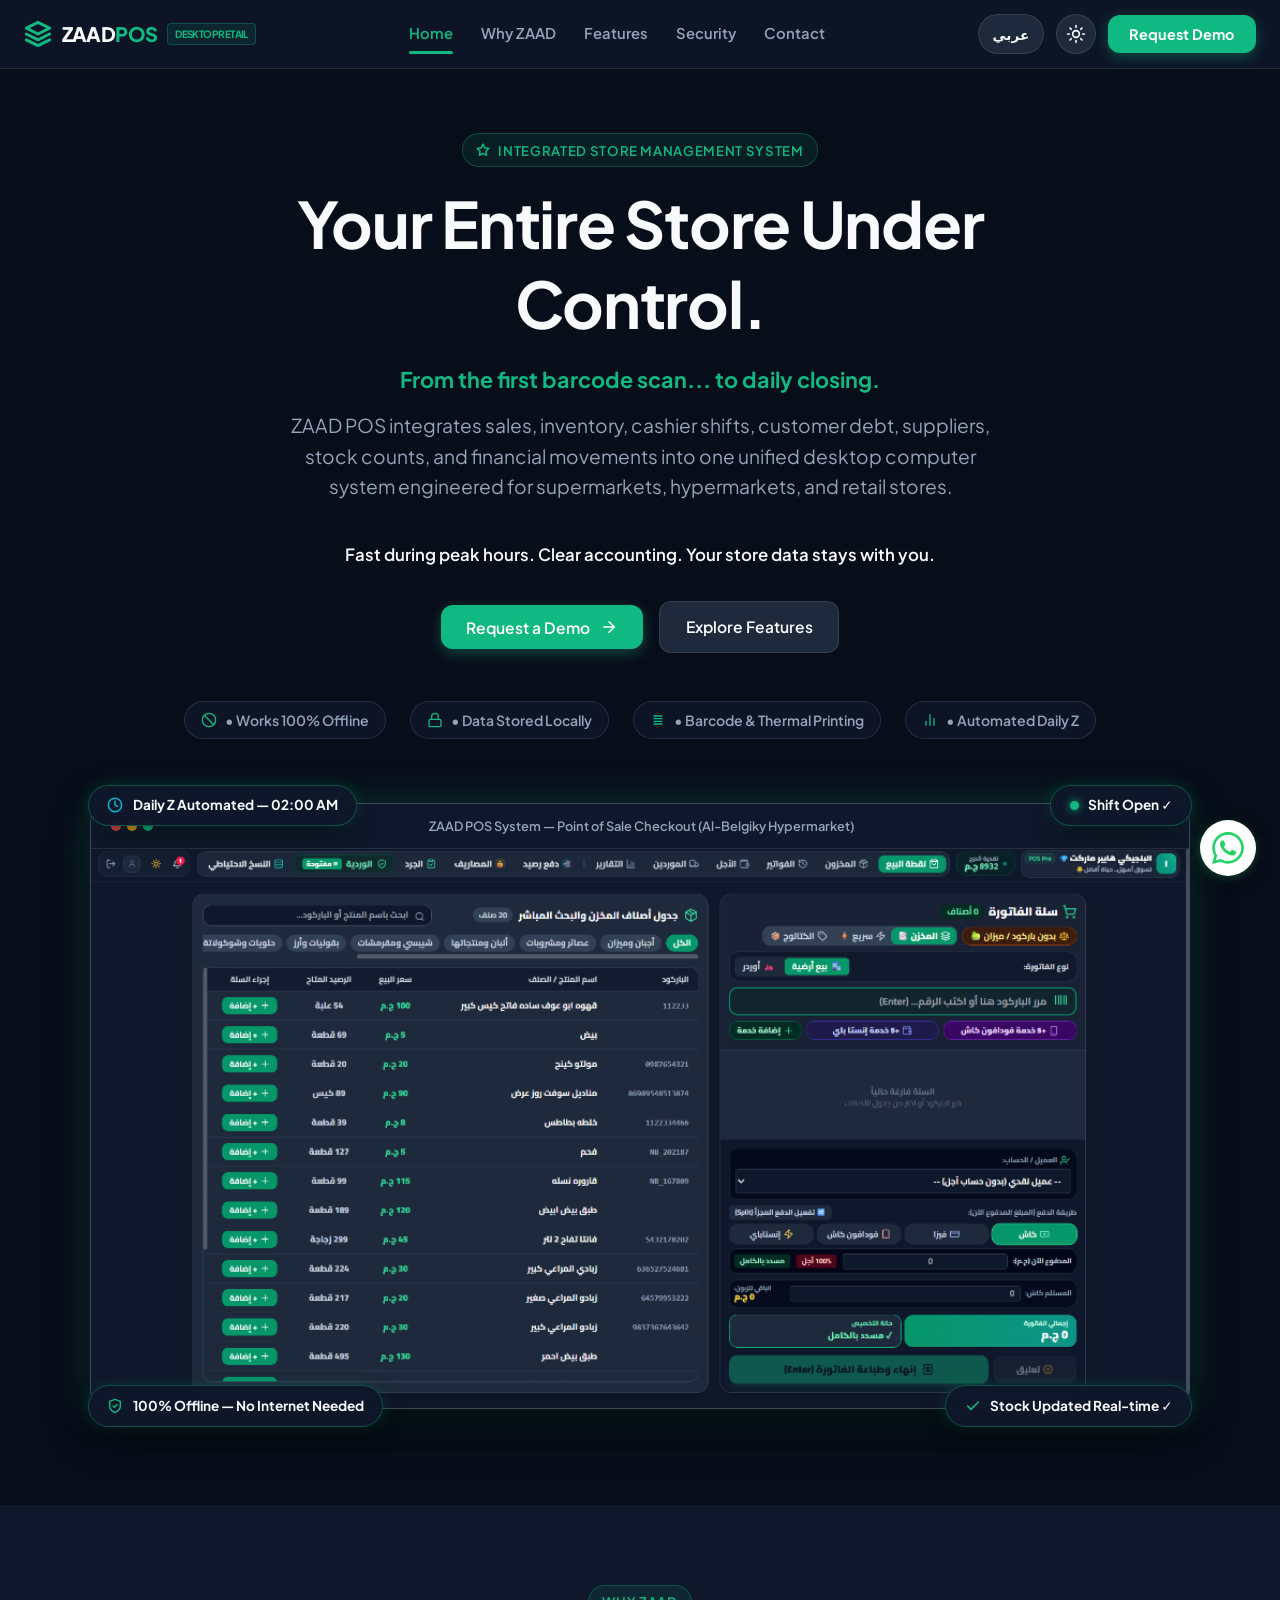
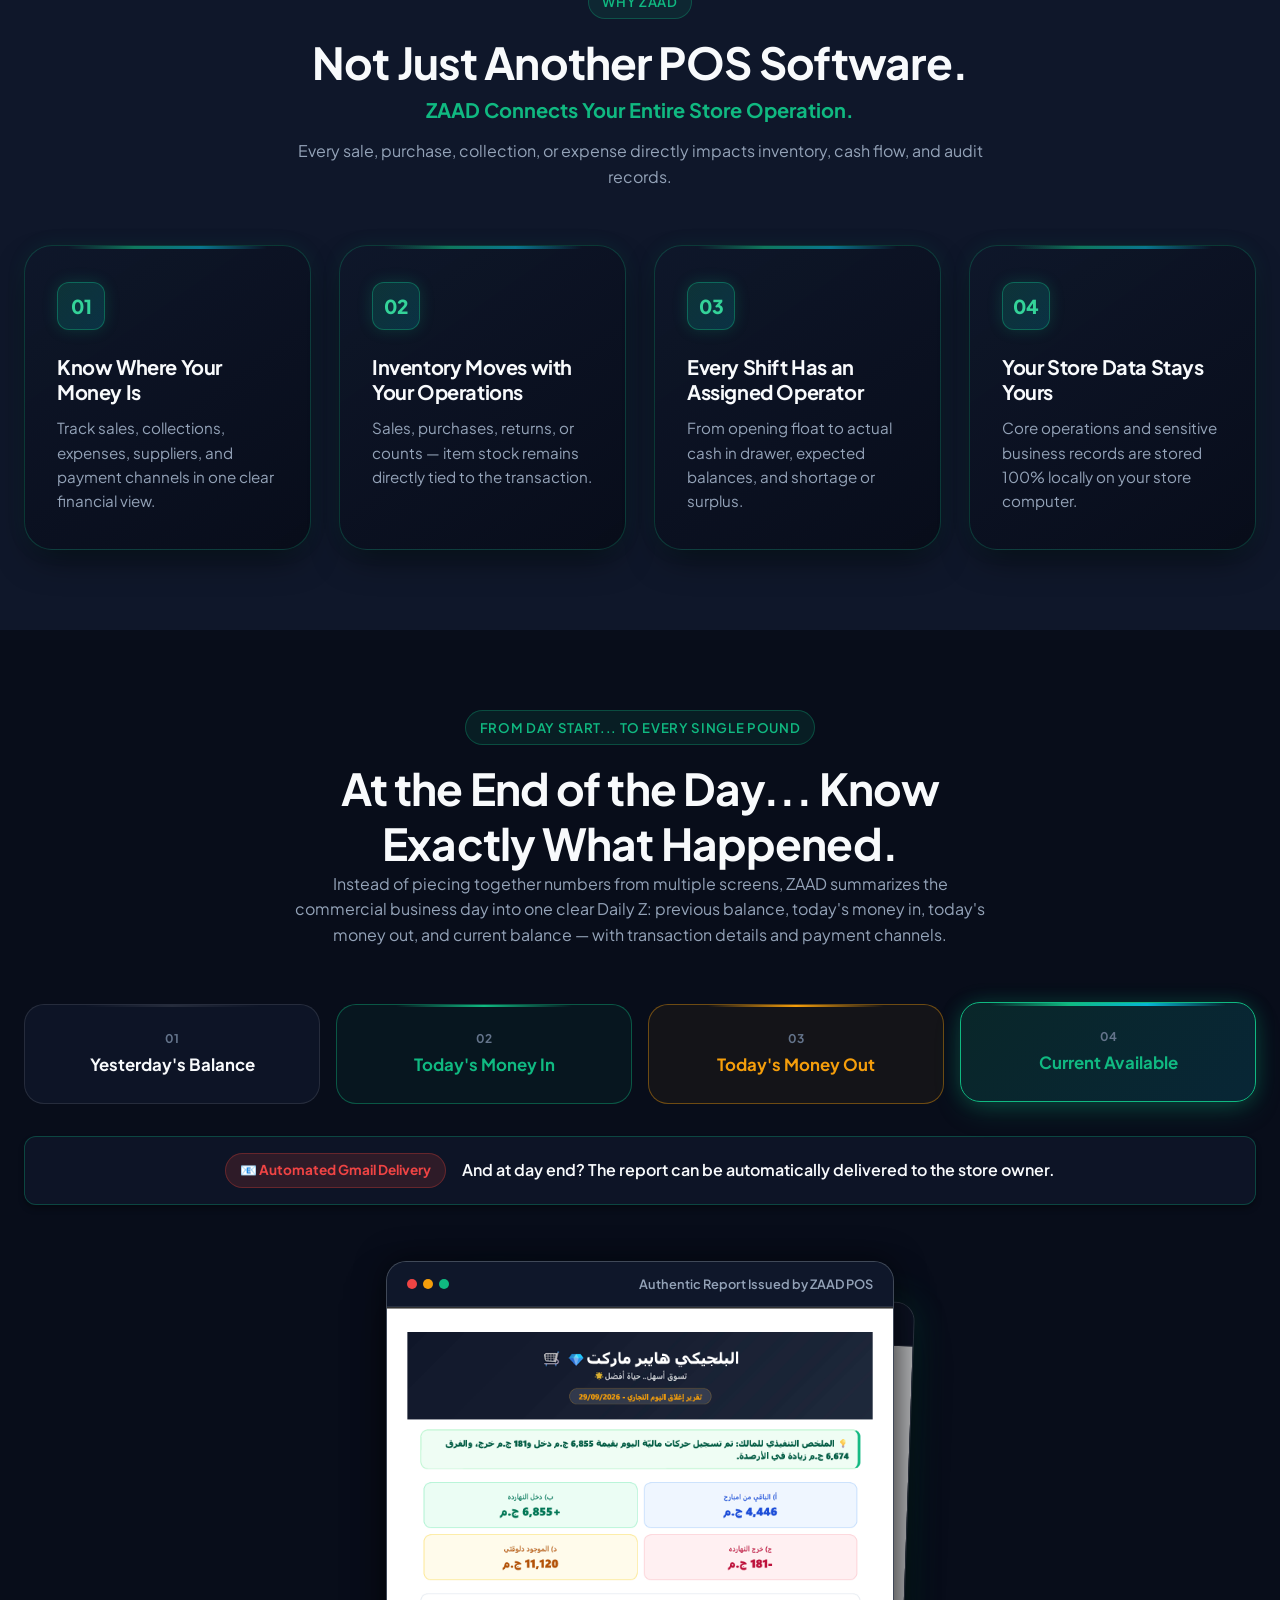
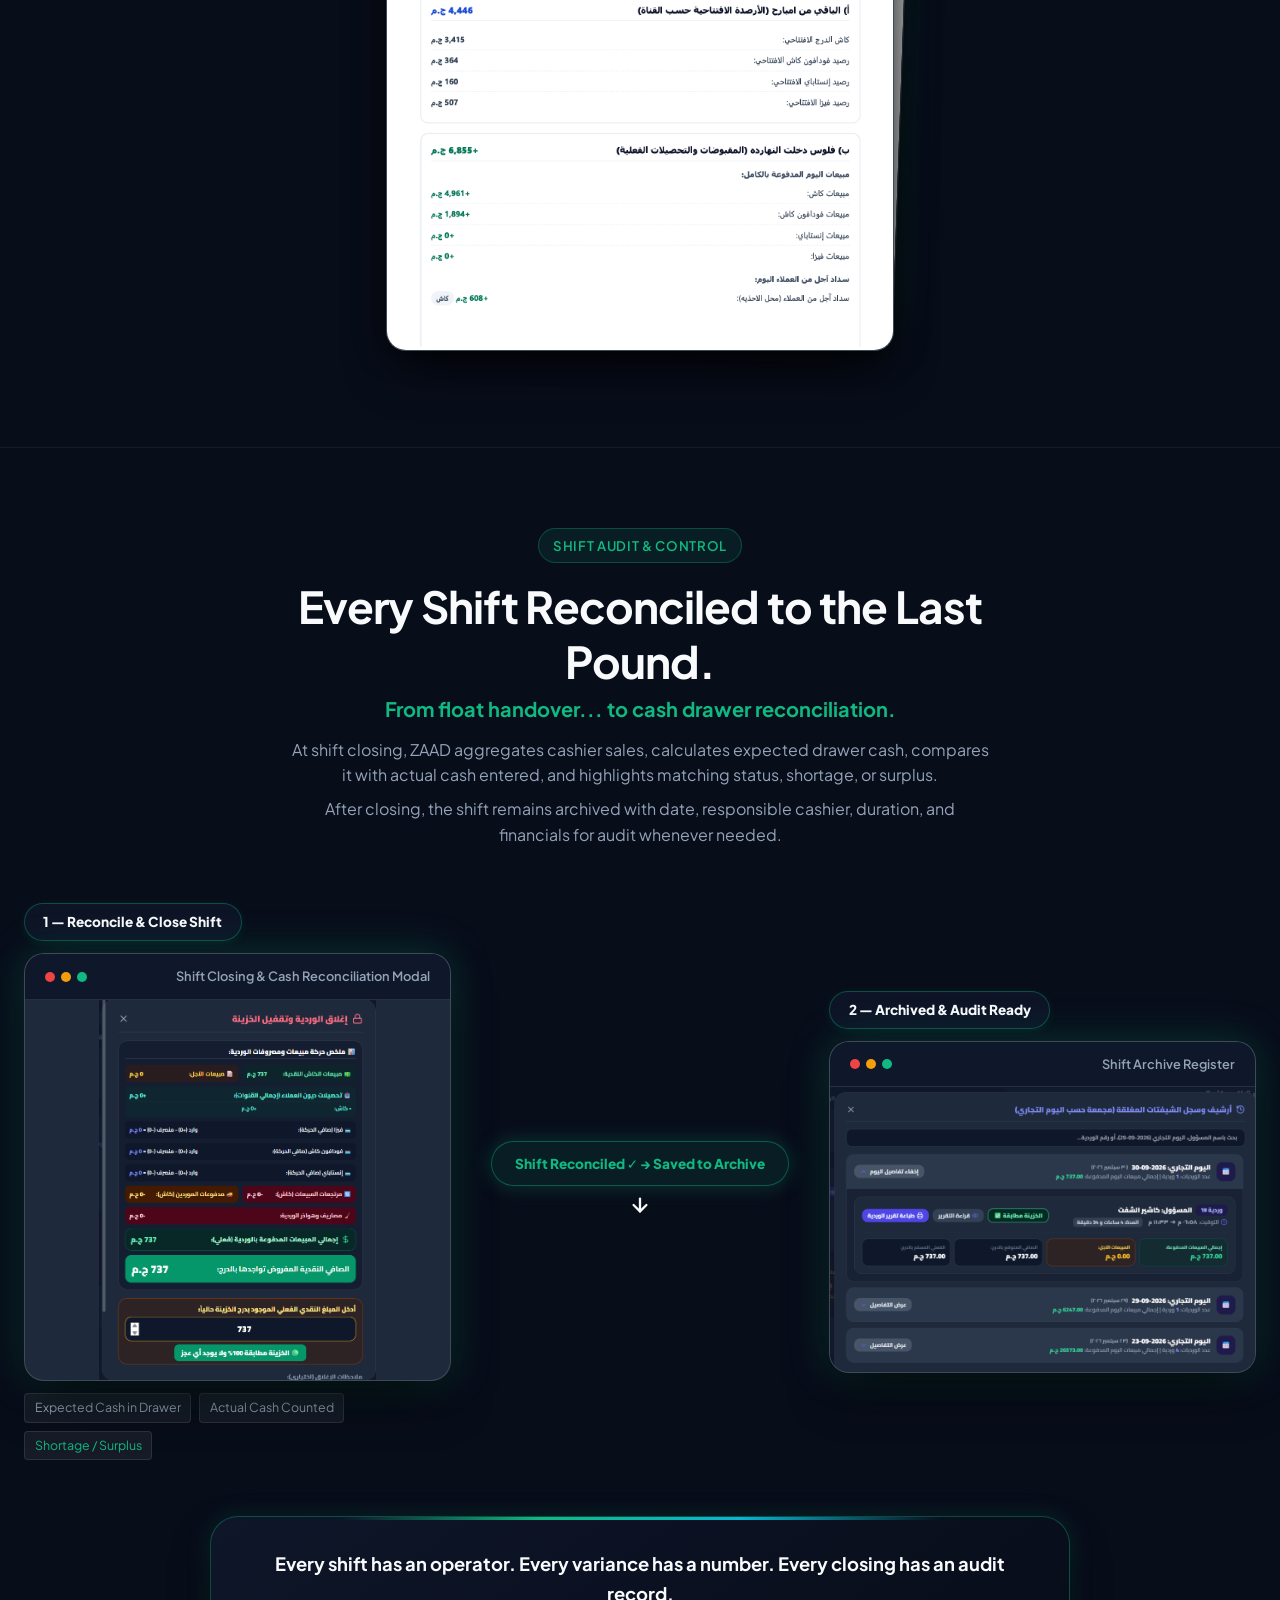
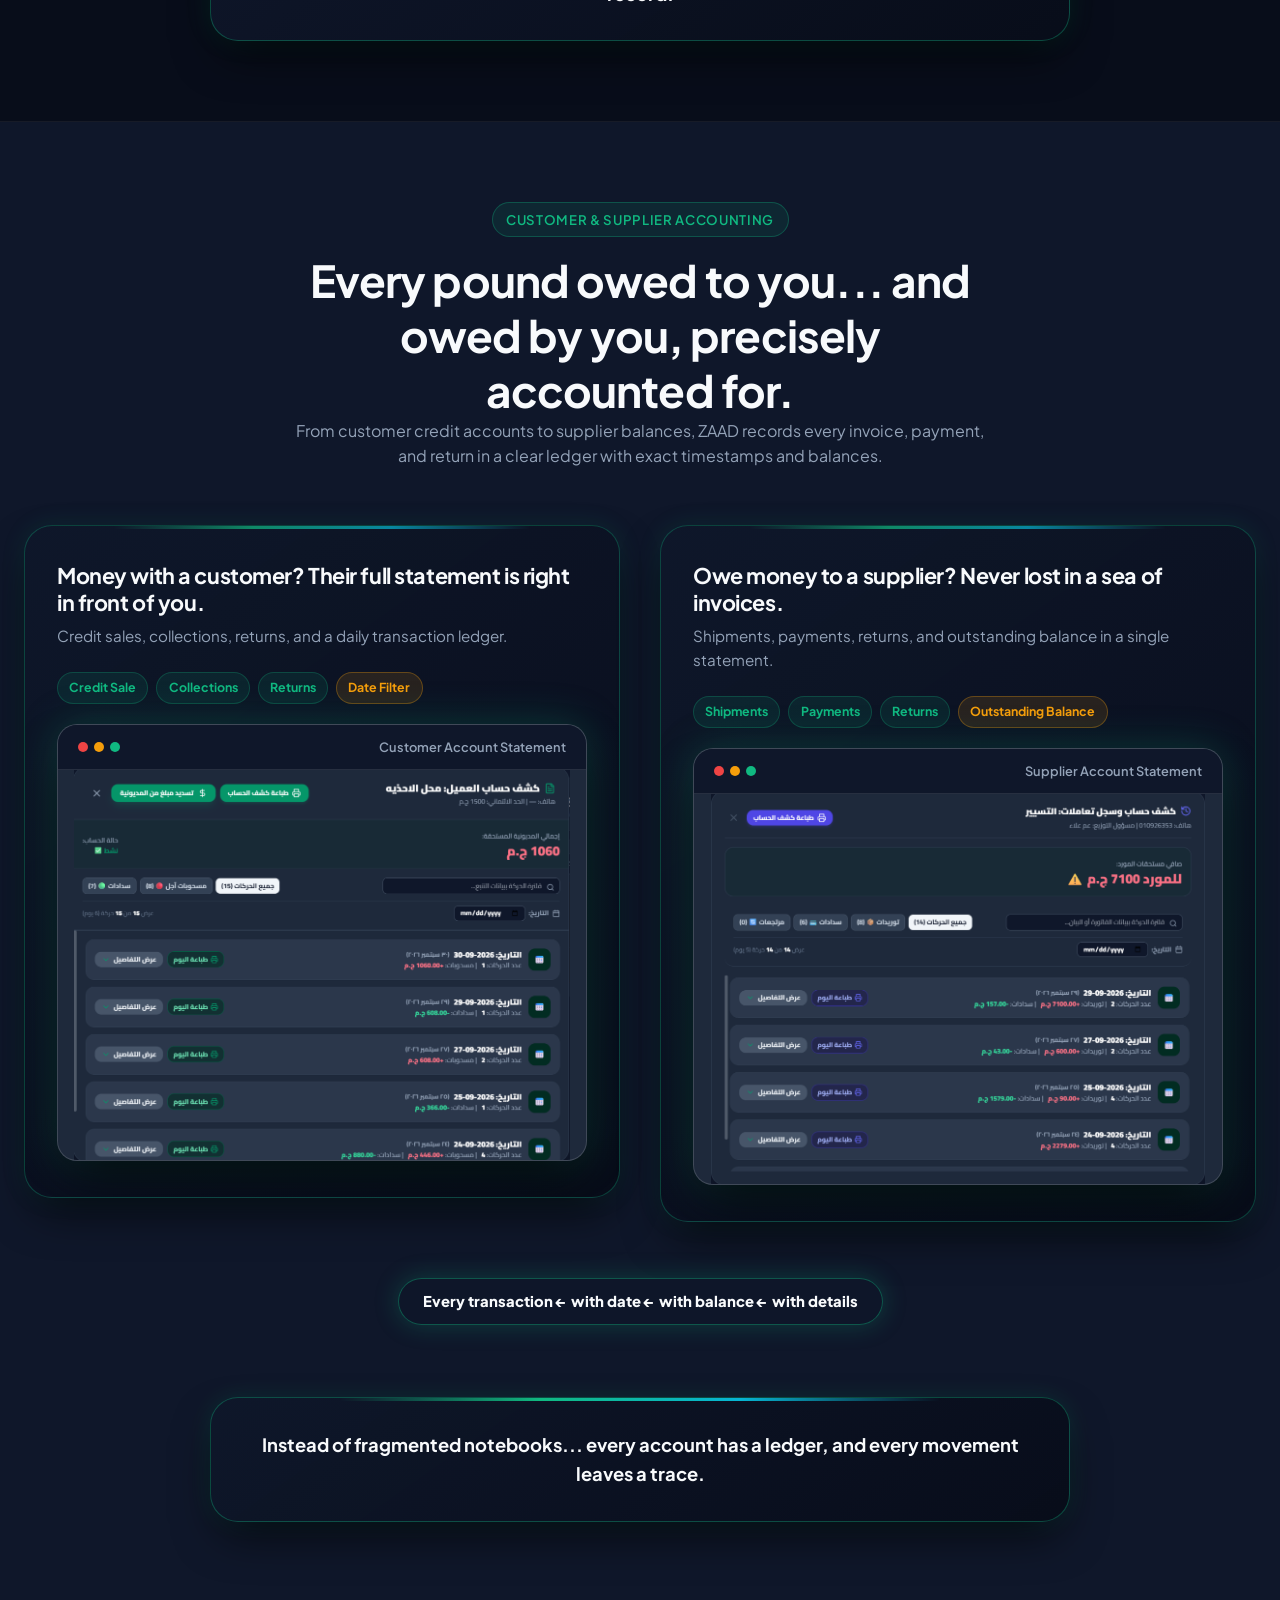
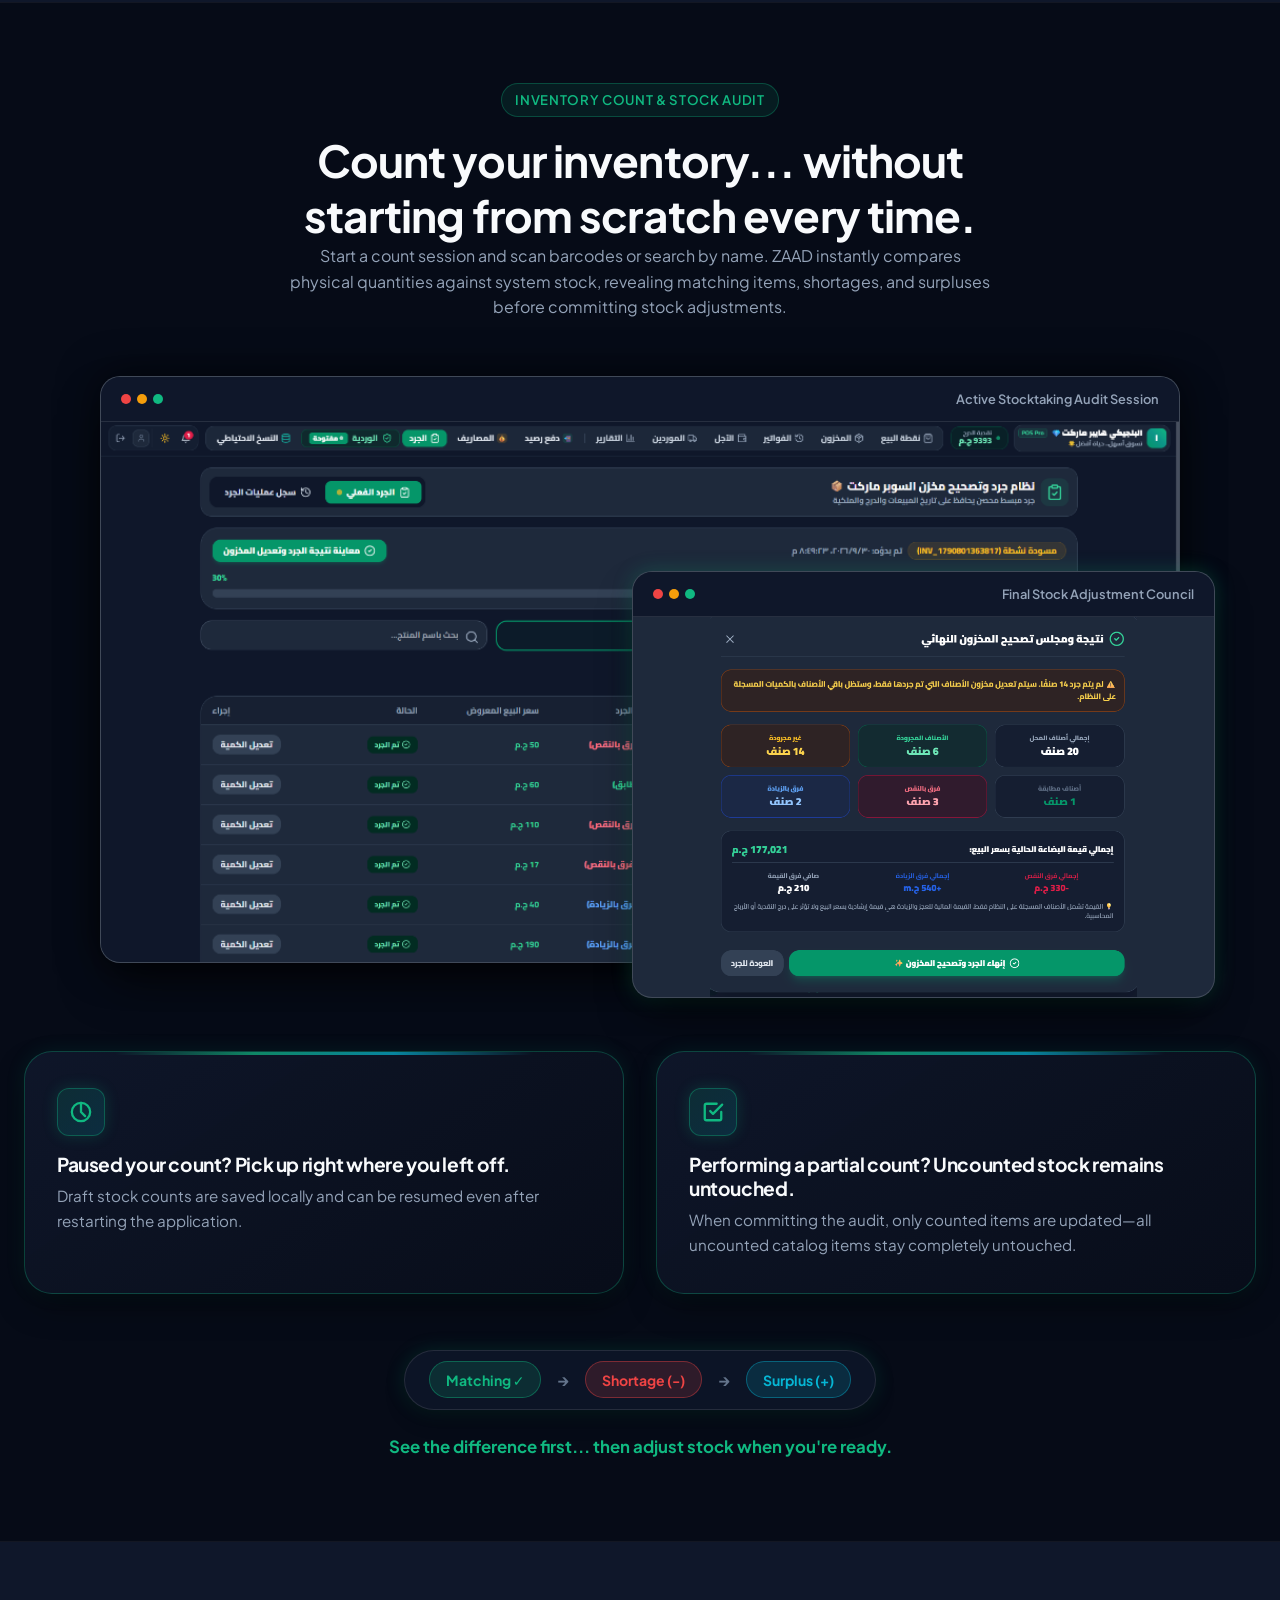
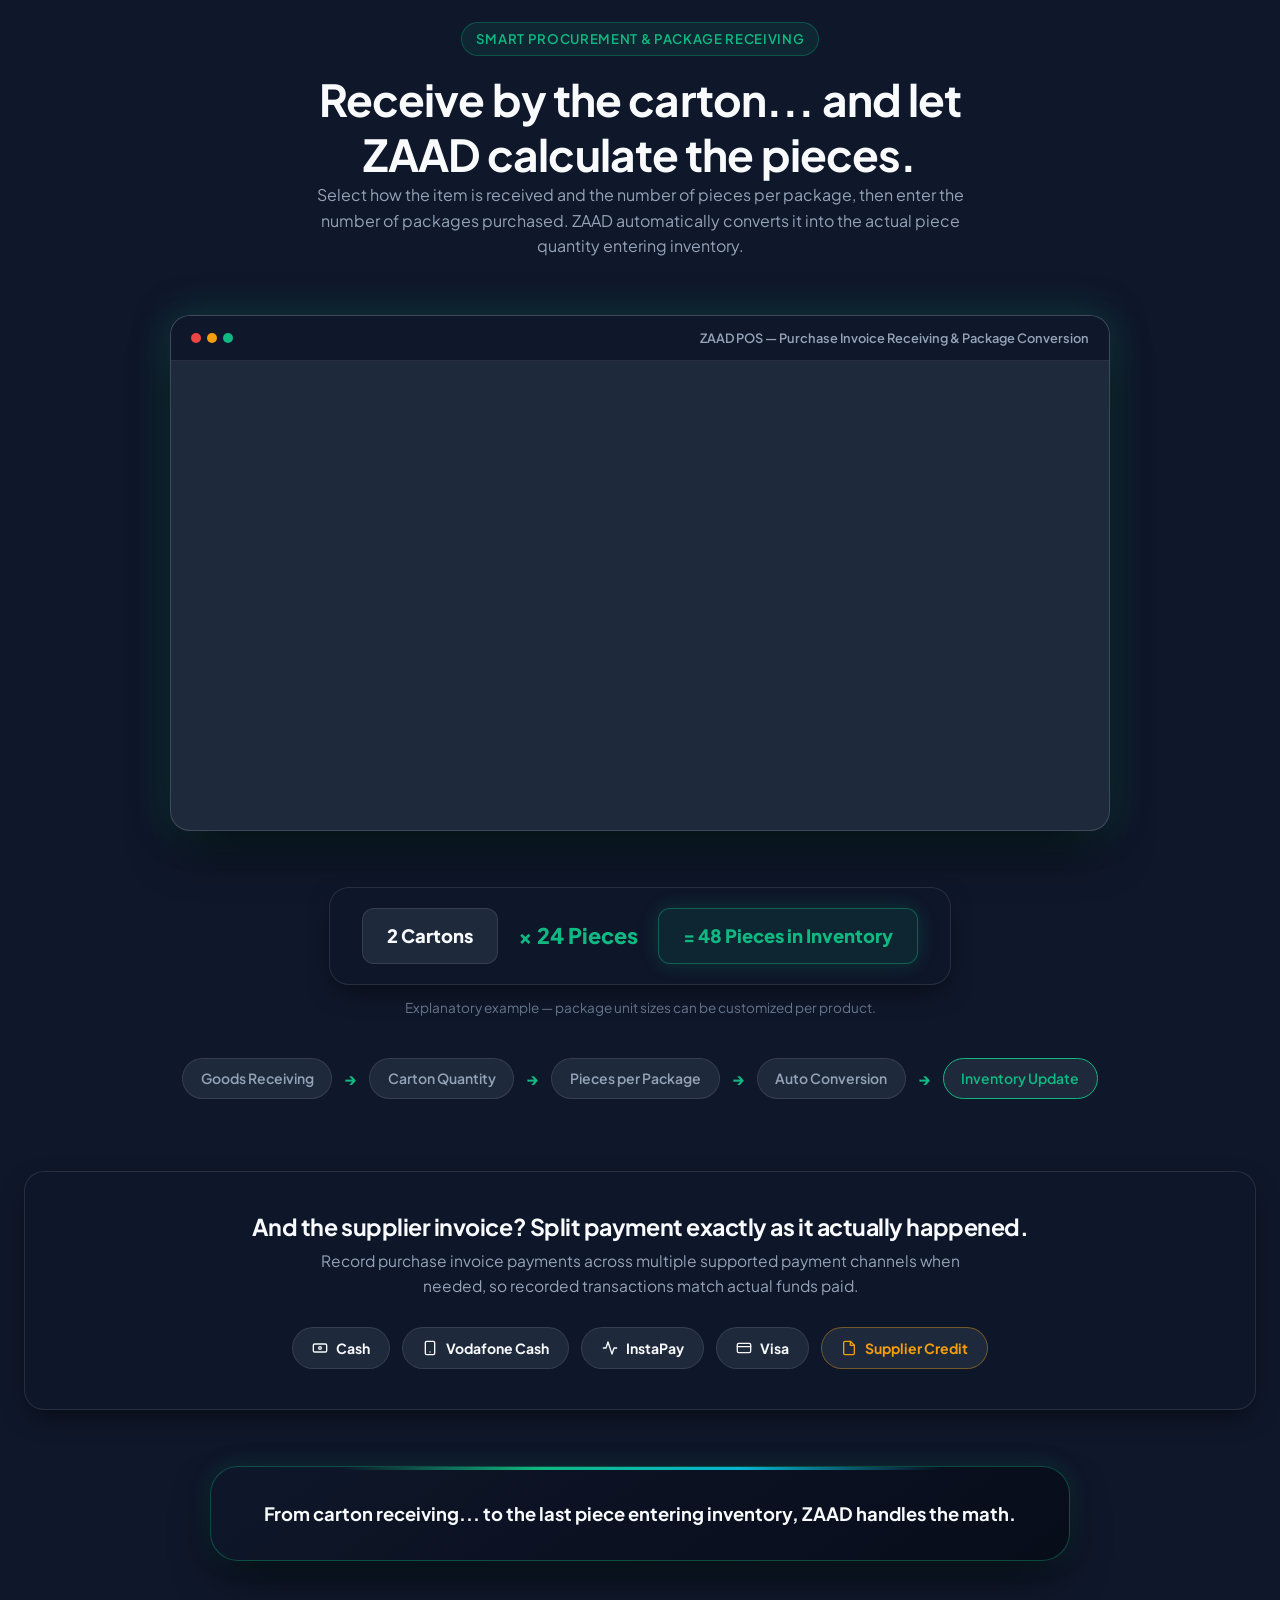
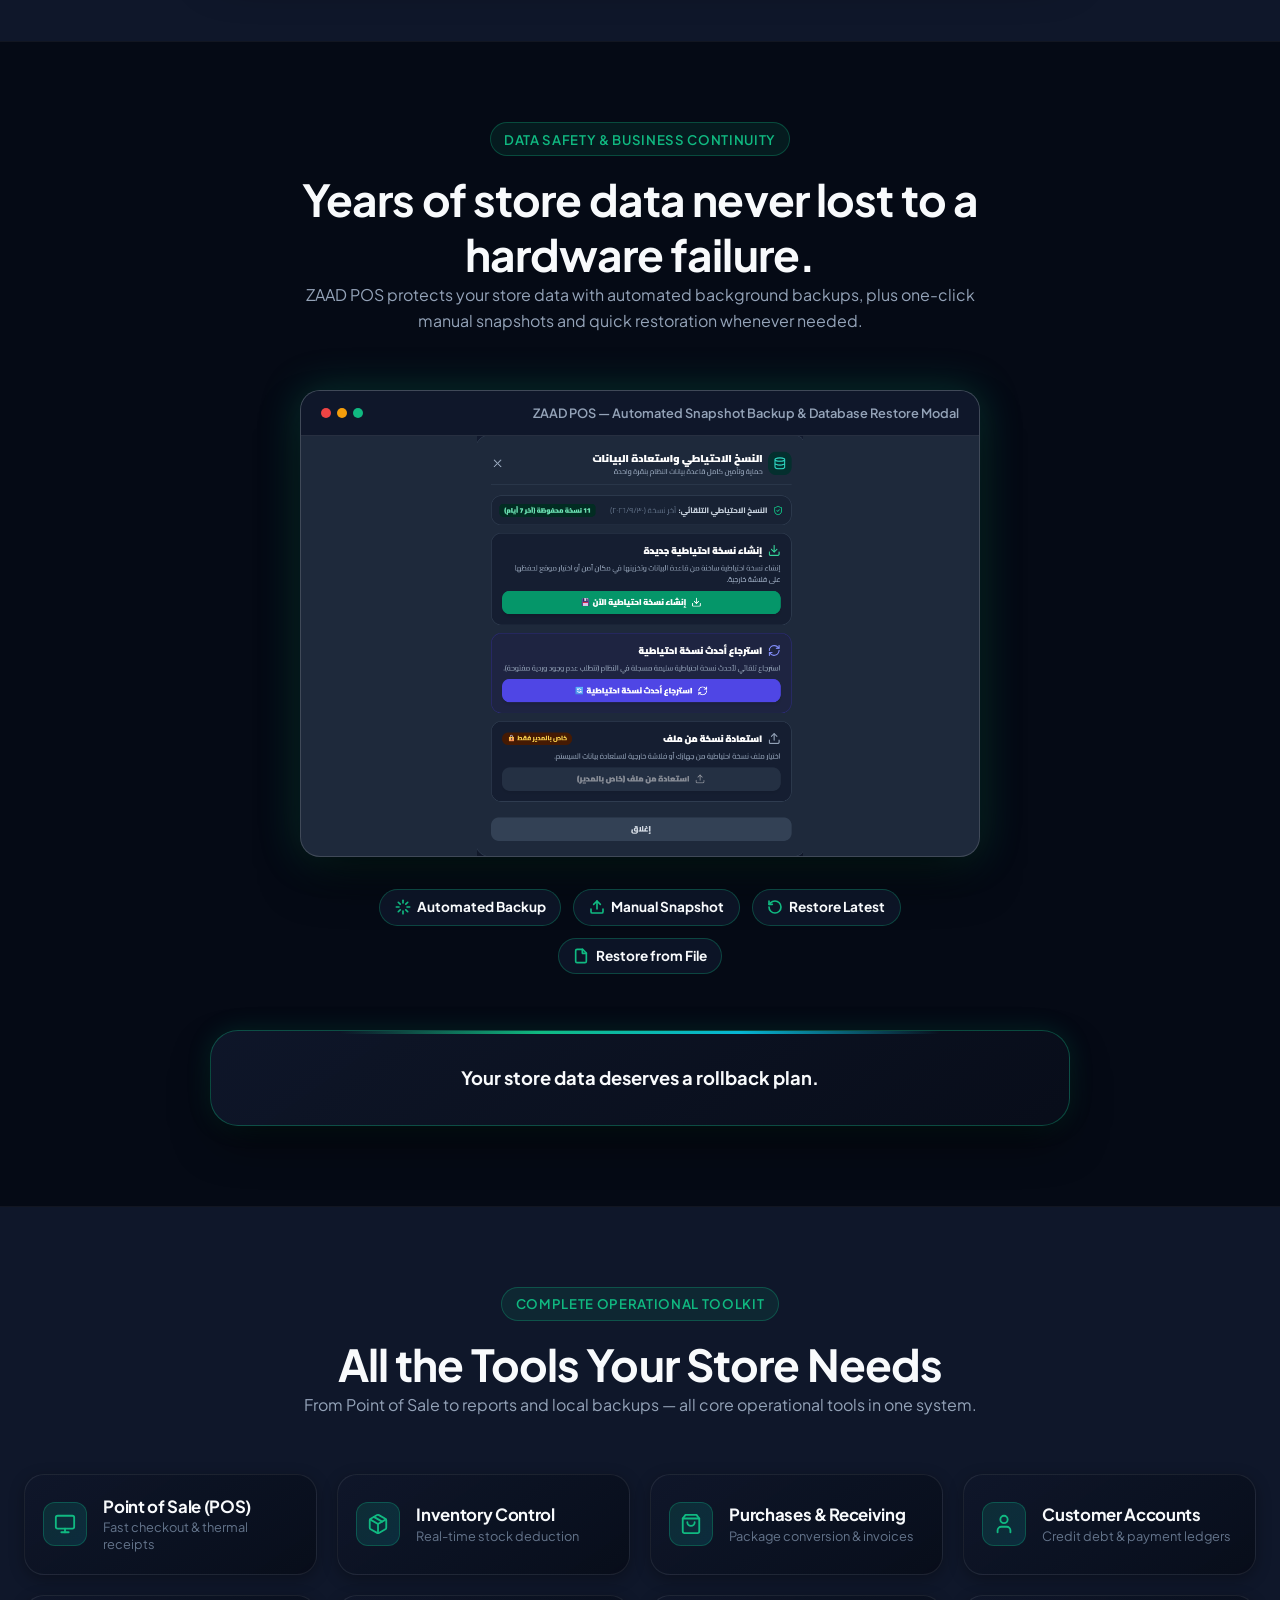
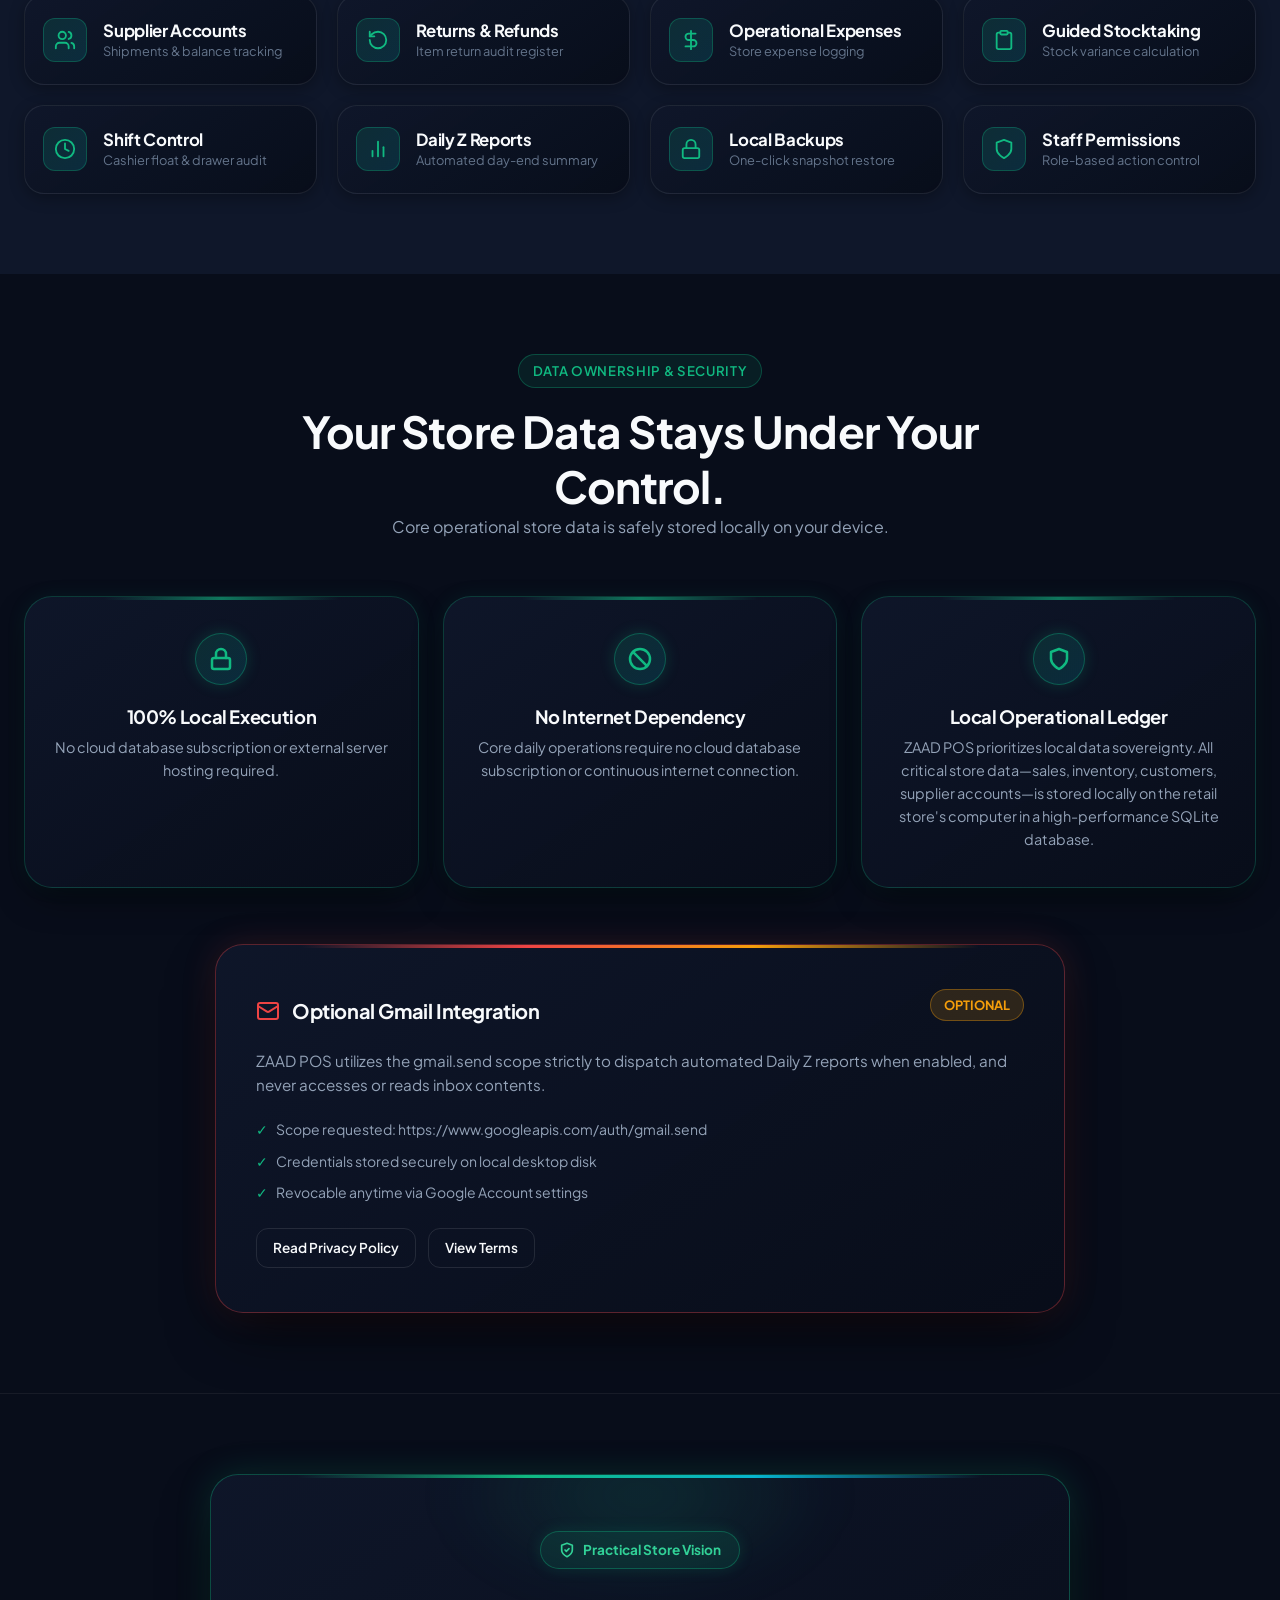
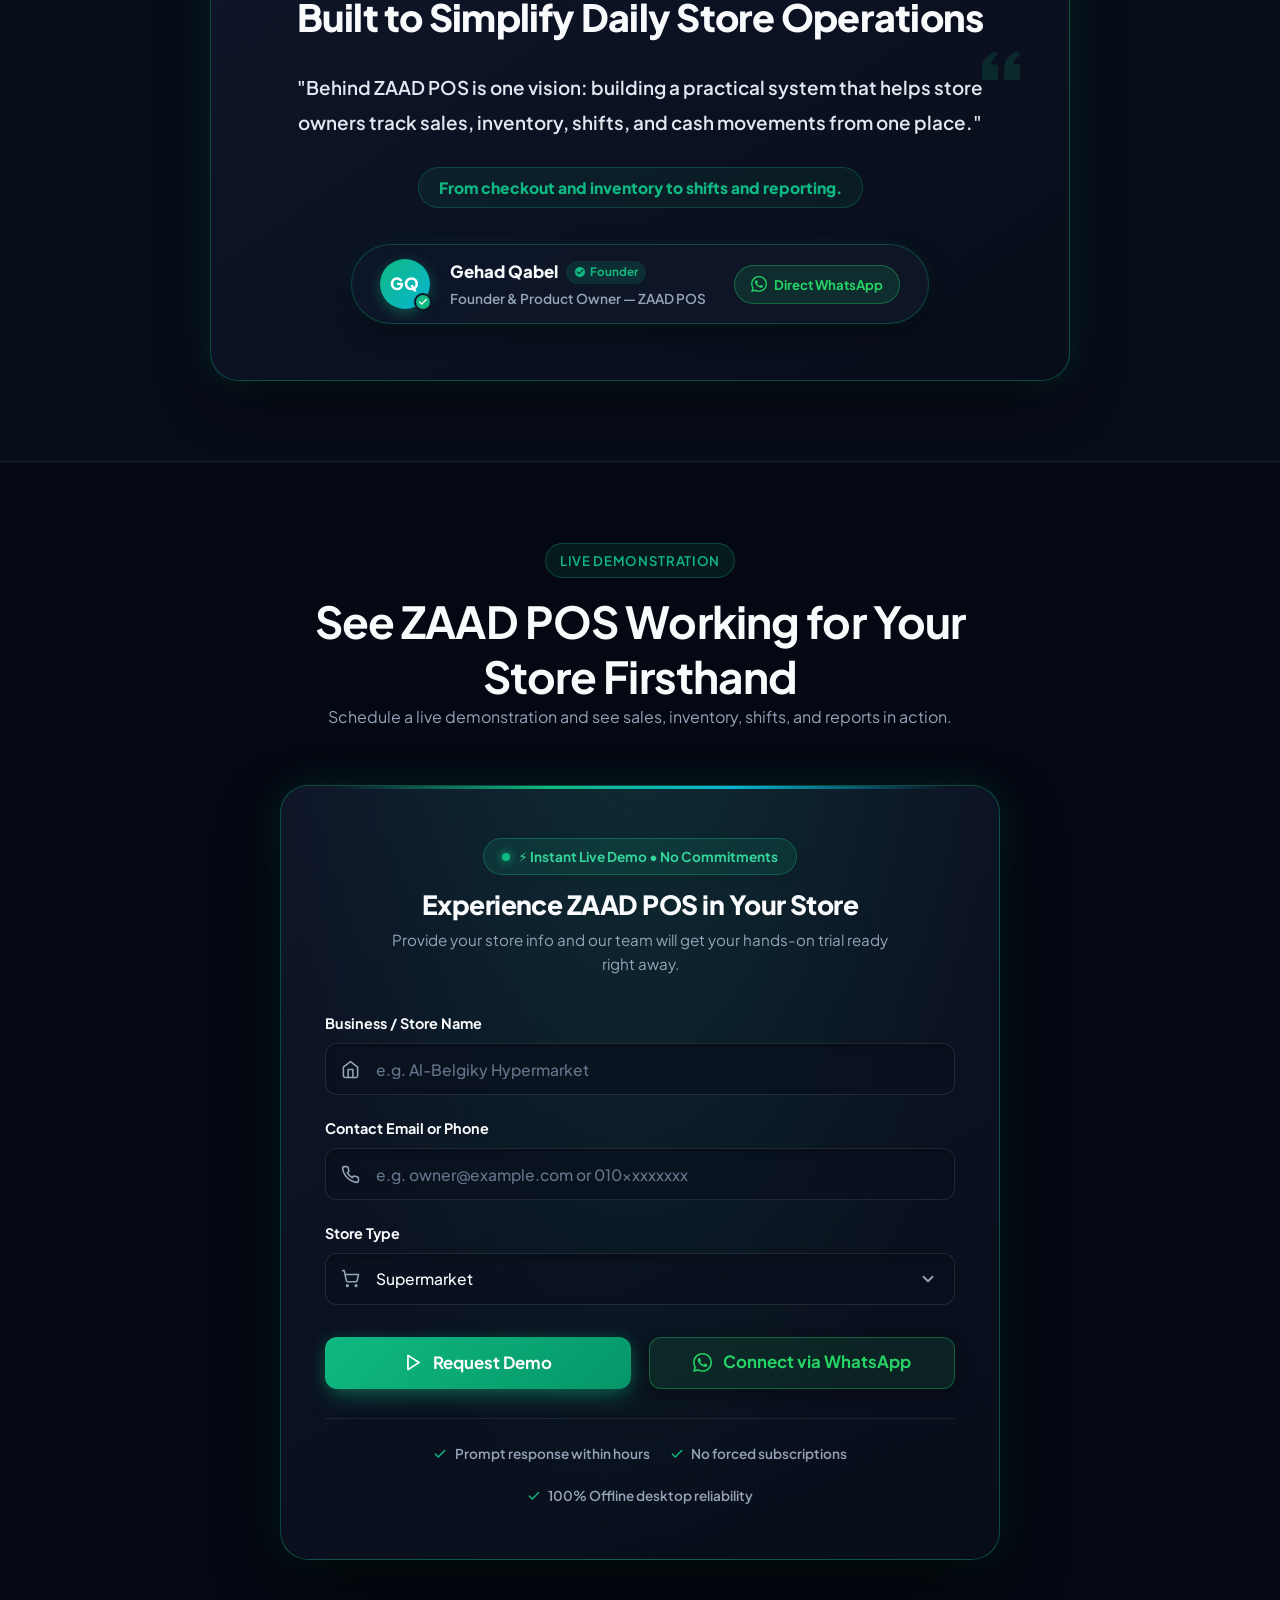
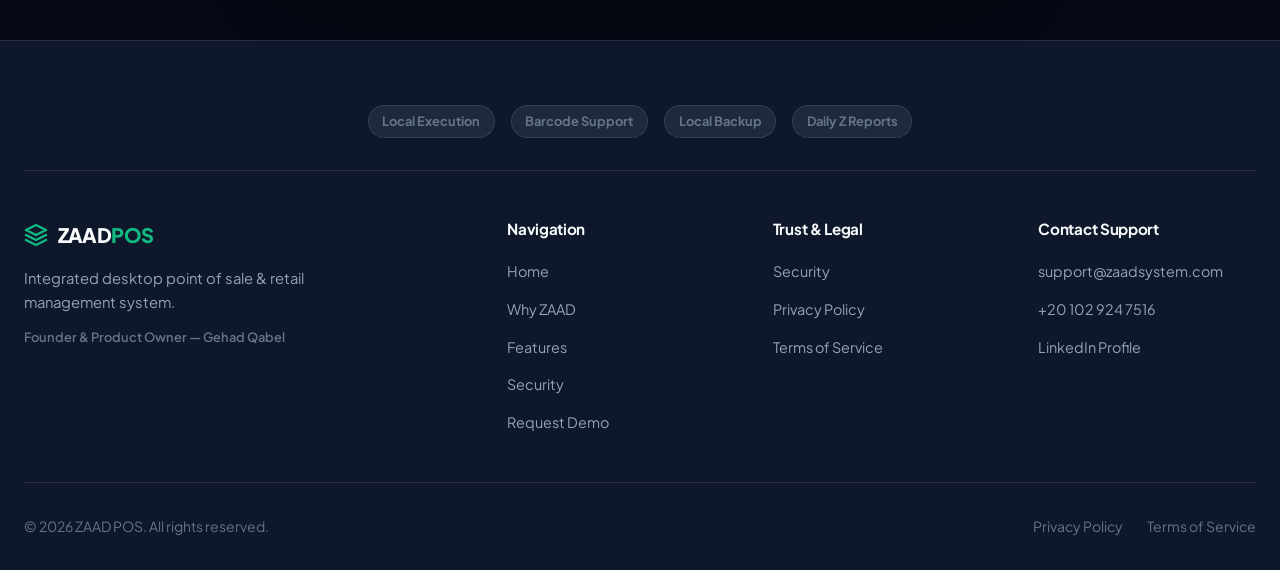
==== commit 3d32a702: "fix(responsive): fix mobile navbar overflow clipping, remove tilted 90deg transform on shift connect" ====
--- a/index.html
+++ b/index.html
@@ -29,7 +29,7 @@
   <link href="https://fonts.googleapis.com/css2?family=Cairo:wght@400;500;600;700;800&family=Plus+Jakarta+Sans:wght@400;500;600;700;800&display=swap" rel="stylesheet">
 
   <!-- Main Stylesheet -->
-  <link rel="stylesheet" href="assets/css/styles.css?v=2.7">
+  <link rel="stylesheet" href="assets/css/styles.css?v=2.8">
 
   <!-- Structured JSON-LD Data -->
   <script type="application/ld+json">
@@ -338,6 +338,9 @@
           <!-- Transition Connector Badge -->
           <div class="shift-connector">
             <div class="shift-connector-pill" data-i18n="shift_trans_badge">تمت المطابقة ✓ ← تم حفظ الوردية</div>
+            <div class="shift-connector-arrow" aria-hidden="true">
+              <svg xmlns="http://www.w3.org/2000/svg" width="22" height="22" viewBox="0 0 24 24" fill="none" stroke="currentColor" stroke-width="2.5" stroke-linecap="round" stroke-linejoin="round"><line x1="12" y1="5" x2="12" y2="19"></line><polyline points="19 12 12 19 5 12"></polyline></svg>
+            </div>
           </div>
 
           <!-- Stage 2: Shift Archive Modal -->
@@ -1127,7 +1130,7 @@
   </a>
 
   <!-- i18n Engine & Main JavaScript -->
-  <script src="assets/js/i18n.js?v=2.7"></script>
-  <script src="assets/js/main.js?v=2.7"></script>
+  <script src="assets/js/i18n.js?v=2.8"></script>
+  <script src="assets/js/main.js?v=2.8"></script>
 </body>
 </html>
--- a/assets/css/styles.css
+++ b/assets/css/styles.css
@@ -117,6 +117,9 @@
   scroll-behavior: smooth;
   font-size: 16px;
   -webkit-text-size-adjust: 100%;
+  overflow-x: hidden;
+  max-width: 100%;
+  width: 100%;
 }
 
 body {
@@ -1505,21 +1508,48 @@
   }
   .shift-workflow-story {
     grid-template-columns: 1fr;
-    gap: 2rem;
+    gap: 1.5rem;
   }
   .shift-connector {
-    transform: rotate(90deg);
+    transform: none !important;
+    display: flex !important;
+    flex-direction: column !important;
+    align-items: center !important;
+    justify-content: center !important;
+    gap: 0.45rem !important;
+    margin: 1.25rem auto !important;
+    padding: 0 !important;
+    width: 100% !important;
+    position: static !important;
+  }
+  .shift-connector-pill {
+    transform: none !important;
+    animation: none !important;
+    white-space: normal !important;
+    text-align: center !important;
+    font-size: 0.85rem !important;
+    padding: 0.55rem 1.25rem !important;
+    display: inline-flex !important;
+    align-items: center !important;
+    justify-content: center !important;
+    box-shadow: 0 0 15px rgba(16, 185, 129, 0.25) !important;
+  }
+  .shift-connector-arrow {
+    display: flex !important;
+    align-items: center !important;
+    justify-content: center !important;
+    color: var(--accent-emerald) !important;
+    animation: bounceDown 2s infinite ease-in-out !important;
   }
   .floating-status-card {
-    position: static;
-    margin-bottom: 0.5rem;
-    display: inline-flex;
-    animation: none;
+    display: none !important;
   }
   .hero-window-wrapper {
     display: flex;
     flex-direction: column;
     align-items: center;
+    width: 100%;
+    max-width: 100% !important;
   }
   .lightbox-nav-btn.prev { left: 10px; }
   .lightbox-nav-btn.next { right: 10px; }
@@ -2766,13 +2796,52 @@
 }
 
 @media (max-width: 900px) {
+  .navbar-container {
+    padding: 0.5rem 1rem !important;
+    height: 60px !important;
+    gap: 0.5rem !important;
+    max-width: 100% !important;
+  }
+  .brand-logo {
+    gap: 0.4rem !important;
+    font-size: 1.15rem !important;
+    flex-shrink: 1 !important;
+  }
+  .brand-badge {
+    display: none !important;
+  }
+  .nav-actions {
+    gap: 0.35rem !important;
+    flex-shrink: 0 !important;
+  }
+  .theme-toggle-btn {
+    width: 36px !important;
+    height: 36px !important;
+    flex-shrink: 0 !important;
+  }
+  .lang-toggle-btn {
+    height: 36px !important;
+    padding: 0 0.55rem !important;
+    font-size: 0.8rem !important;
+    flex-shrink: 0 !important;
+  }
+  .mobile-menu-btn {
+    display: flex !important;
+    align-items: center !important;
+    justify-content: center !important;
+    width: 38px !important;
+    height: 38px !important;
+    padding: 0 !important;
+    font-size: 1.25rem !important;
+    background: var(--bg-tertiary) !important;
+    border: 1px solid var(--border-light) !important;
+    border-radius: var(--radius-sm) !important;
+    color: var(--text-main) !important;
+    cursor: pointer !important;
+    flex-shrink: 0 !important;
+  }
   .nav-links {
     display: none;
-  }
-  .mobile-menu-btn {
-    display: flex;
-    align-items: center;
-    justify-content: center;
   }
   .nav-cta-btn {
     display: none;
@@ -2784,12 +2853,13 @@
     position: absolute;
     top: 100%;
     left: 0;
+    right: 0;
     width: 100%;
     background: var(--bg-card);
     border-bottom: 1px solid var(--border-light);
-    padding: 1.5rem;
+    padding: 1.25rem;
     box-shadow: var(--shadow-xl);
-    gap: 0.75rem;
+    gap: 0.65rem;
     z-index: 1000;
     backdrop-filter: blur(20px);
     -webkit-backdrop-filter: blur(20px);
@@ -2813,15 +2883,43 @@
 }
 
 @media (max-width: 768px) {
+  .hero-section {
+    padding: 2.75rem 1rem 3.5rem !important;
+  }
   .hero-headline {
-    font-size: 2.25rem;
+    font-size: clamp(1.85rem, 6vw, 2.25rem) !important;
+    line-height: 1.25 !important;
+    margin-bottom: 1rem !important;
+  }
+  .hero-subhead {
+    font-size: 0.95rem !important;
+    line-height: 1.6 !important;
+    margin-bottom: 1.75rem !important;
+  }
+  .hero-trust-badges {
+    gap: 0.55rem !important;
+    margin-bottom: 2rem !important;
+    padding: 0 0.5rem;
+  }
+  .trust-badge-item {
+    font-size: 0.775rem !important;
+    padding: 0.35rem 0.65rem !important;
   }
   .hero-actions {
     flex-direction: column;
     width: 100%;
+    gap: 0.75rem;
+    margin-bottom: 2rem !important;
   }
   .hero-actions .btn {
     width: 100%;
+  }
+  .hero-container,
+  .container {
+    padding-left: 1rem !important;
+    padding-right: 1rem !important;
+    max-width: 100% !important;
+    box-sizing: border-box !important;
   }
   .hero-mockup-container,
   .hero-window-wrapper,
@@ -4013,6 +4111,38 @@
 }
 
 @media (max-width: 480px) {
+  .navbar-container {
+    padding: 0.5rem 0.65rem !important;
+  }
+  .brand-logo {
+    font-size: 1.05rem !important;
+  }
+  .brand-logo svg {
+    width: 22px !important;
+    height: 22px !important;
+  }
+  .nav-actions {
+    gap: 0.25rem !important;
+  }
+  .theme-toggle-btn {
+    width: 34px !important;
+    height: 34px !important;
+  }
+  .lang-toggle-btn {
+    height: 34px !important;
+    padding: 0 0.45rem !important;
+    font-size: 0.75rem !important;
+  }
+  .mobile-menu-btn {
+    width: 34px !important;
+    height: 34px !important;
+  }
+  .hero-section {
+    padding: 2.25rem 0.75rem 3rem !important;
+  }
+  .hero-headline {
+    font-size: 1.75rem !important;
+  }
   .why-card,
   .flow-card,
   .account-story-side,
